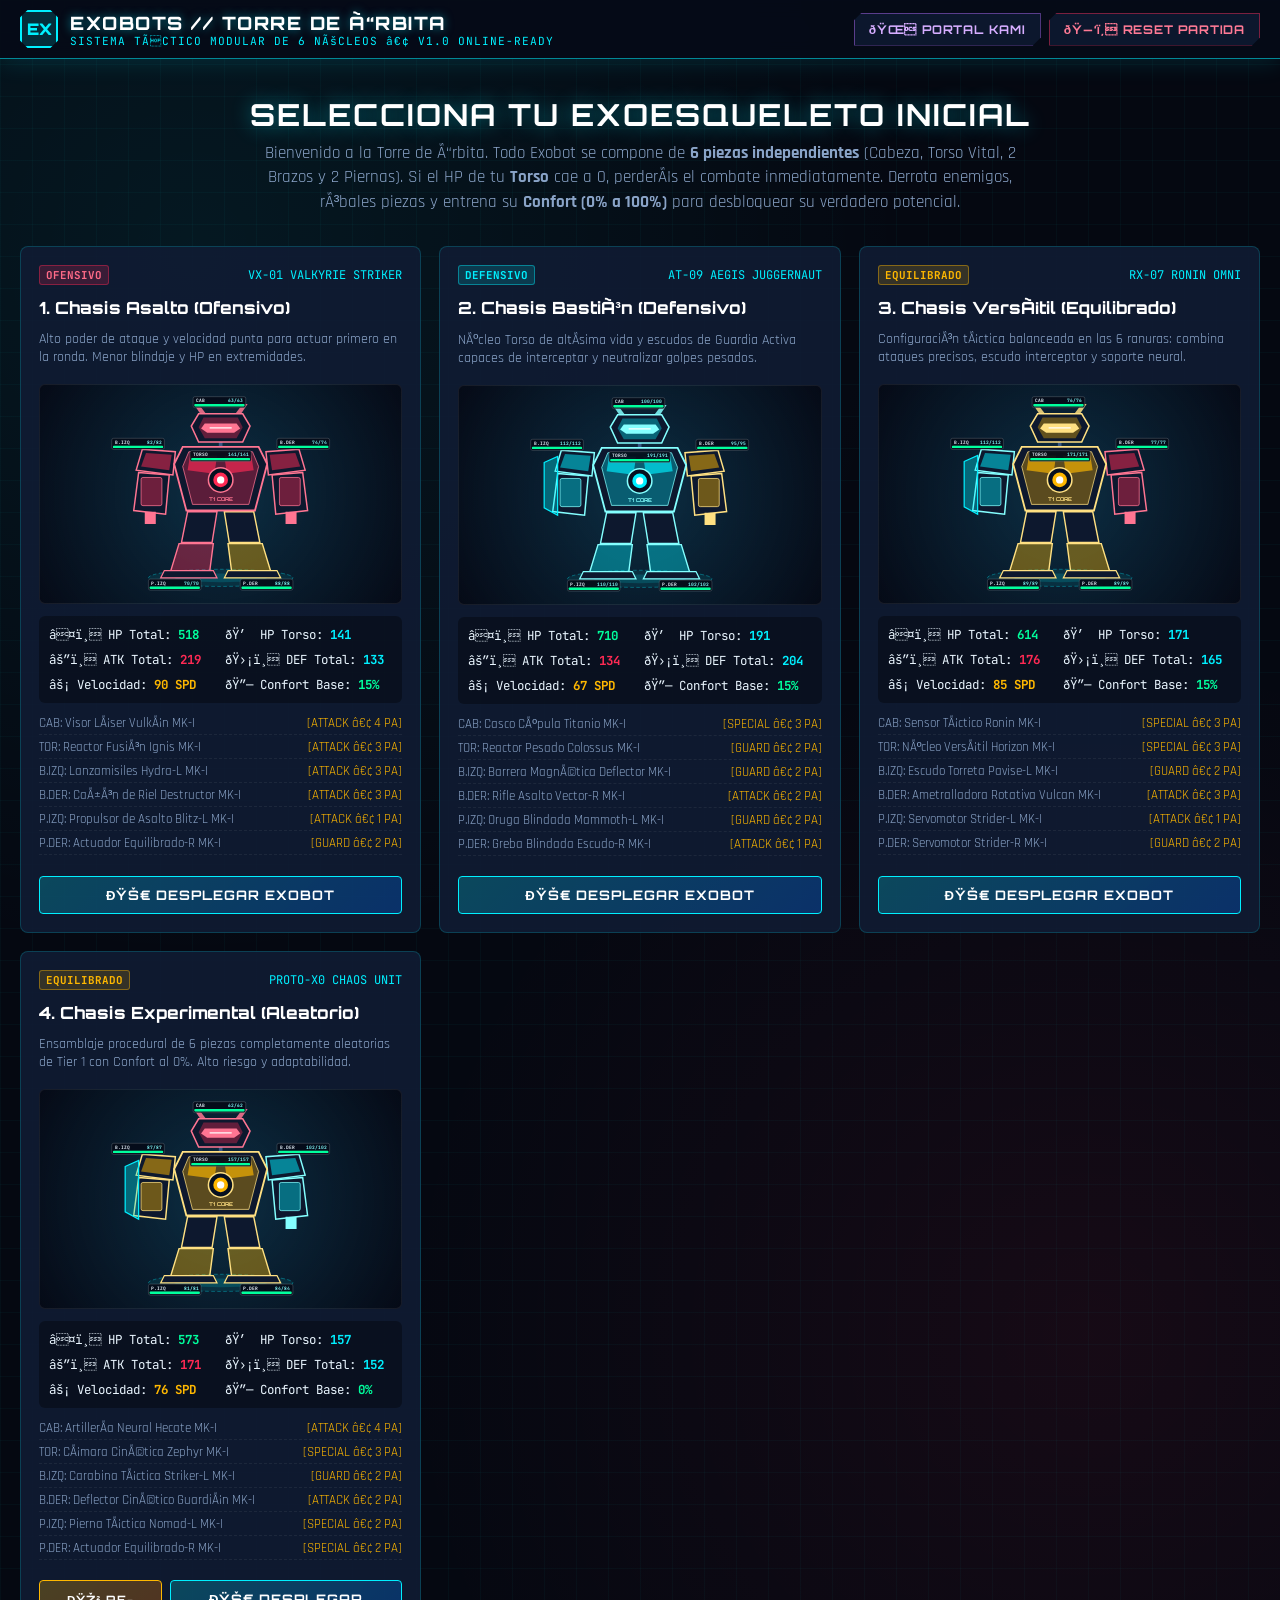
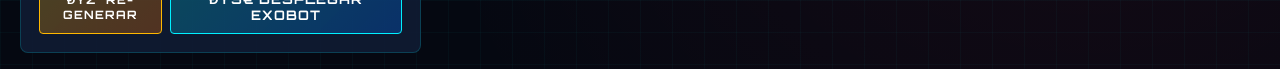
==== exobots/index.html @ 99967bf6 "Deploy Exobots RPG to exobots/index.html" ====
﻿<!DOCTYPE html>
<html lang="es">
<head>
  <meta charset="UTF-8">
  <meta name="viewport" content="width=device-width, initial-scale=1.0">
  <title>EXOBOTS // Torre de Ã“rbita â€” Tactical Mecha RPG</title>
  <link rel="preconnect" href="https://fonts.googleapis.com">
  <link rel="preconnect" href="https://fonts.gstatic.com" crossorigin>
  <link href="https://fonts.googleapis.com/css2?family=JetBrains+Mono:wght@400;600;700&family=Orbitron:wght@600;700;800;900&family=Rajdhani:wght@500;600;700&display=swap" rel="stylesheet">
  <style>
    :root {
      --bg-void: #050811;
      --bg-deep: #091020;
      --bg-panel: rgba(11, 19, 36, 0.92);
      --bg-card: rgba(16, 28, 52, 0.88);
      --bg-card-hover: rgba(24, 42, 76, 0.95);
      --border-dim: rgba(0, 240, 255, 0.18);
      --border-bright: rgba(0, 240, 255, 0.55);
      --cyan: #00f0ff;
      --cyan-dim: rgba(0, 240, 255, 0.15);
      --amber: #ffb800;
      --amber-dim: rgba(255, 184, 0, 0.16);
      --red: #ff2a54;
      --red-dim: rgba(255, 42, 84, 0.18);
      --green: #00ff9d;
      --green-dim: rgba(0, 255, 157, 0.15);
      --purple: #b86bff;
      --purple-dim: rgba(184, 107, 255, 0.18);
      --text-main: #eaf6ff;
      --text-muted: #8aa4c8;
      --font-display: 'Orbitron', 'Segoe UI', sans-serif;
      --font-ui: 'Rajdhani', 'Segoe UI', sans-serif;
      --font-mono: 'JetBrains Mono', monospace;
    }

    * {
      box-sizing: border-box;
      margin: 0;
      padding: 0;
    }

    body {
      background-color: var(--bg-void);
      background-image:
        radial-gradient(circle at 15% 15%, rgba(0, 240, 255, 0.07) 0%, transparent 40%),
        radial-gradient(circle at 85% 80%, rgba(255, 42, 84, 0.07) 0%, transparent 40%),
        linear-gradient(rgba(0, 240, 255, 0.03) 1px, transparent 1px),
        linear-gradient(90deg, rgba(0, 240, 255, 0.03) 1px, transparent 1px);
      background-size: 100% 100%, 100% 100%, 32px 32px, 32px 32px;
      color: var(--text-main);
      font-family: var(--font-ui);
      min-height: 100vh;
      display: flex;
      flex-direction: column;
      overflow-x: hidden;
    }

    /* TOP TACTICAL HEADER */
    .hud-header {
      display: flex;
      flex-wrap: wrap;
      justify-content: space-between;
      align-items: center;
      gap: 12px;
      padding: 10px 20px;
      background: rgba(6, 11, 24, 0.95);
      border-bottom: 1px solid var(--border-bright);
      box-shadow: 0 4px 24px rgba(0, 240, 255, 0.12);
      position: sticky;
      top: 0;
      z-index: 100;
      backdrop-filter: blur(10px);
    }

    .brand-block {
      display: flex;
      align-items: center;
      gap: 12px;
    }

    .brand-emblem {
      width: 38px;
      height: 38px;
      border: 2px solid var(--cyan);
      background: var(--cyan-dim);
      display: flex;
      align-items: center;
      justify-content: center;
      font-family: var(--font-display);
      font-weight: 900;
      color: var(--cyan);
      clip-path: polygon(20% 0%, 80% 0%, 100% 20%, 100% 80%, 80% 100%, 20% 100%, 0% 80%, 0% 20%);
      box-shadow: 0 0 12px rgba(0, 240, 255, 0.4);
    }

    .brand-title {
      font-family: var(--font-display);
      font-size: 1.15rem;
      font-weight: 800;
      letter-spacing: 1.5px;
      color: #fff;
      text-shadow: 0 0 10px rgba(0, 240, 255, 0.5);
    }

    .brand-sub {
      font-family: var(--font-mono);
      font-size: 0.7rem;
      color: var(--cyan);
      letter-spacing: 1px;
      display: block;
    }

    .hud-telemetry {
      display: flex;
      align-items: center;
      gap: 12px;
      flex-wrap: wrap;
    }

    .telemetry-pill {
      background: rgba(12, 24, 46, 0.9);
      border: 1px solid var(--border-dim);
      padding: 6px 12px;
      border-radius: 4px;
      display: flex;
      align-items: center;
      gap: 8px;
      font-family: var(--font-mono);
      font-size: 0.82rem;
    }

    .telemetry-pill .label {
      color: var(--text-muted);
      font-size: 0.72rem;
      text-transform: uppercase;
    }

    .telemetry-pill .val-credits {
      color: var(--amber);
      font-weight: 700;
      font-size: 0.95rem;
    }

    .telemetry-pill .val-floor {
      color: var(--cyan);
      font-weight: 700;
    }

    .floor-select {
      background: #081326;
      color: var(--cyan);
      border: 1px solid var(--cyan);
      padding: 3px 8px;
      border-radius: 3px;
      font-family: var(--font-mono);
      font-size: 0.8rem;
      font-weight: 700;
      cursor: pointer;
    }

    .hud-nav {
      display: flex;
      align-items: center;
      gap: 8px;
      flex-wrap: wrap;
    }

    .nav-tab {
      background: rgba(14, 27, 50, 0.85);
      border: 1px solid var(--border-dim);
      color: var(--text-main);
      padding: 8px 14px;
      font-family: var(--font-display);
      font-size: 0.75rem;
      font-weight: 700;
      letter-spacing: 0.8px;
      cursor: pointer;
      transition: all 0.18s ease;
      clip-path: polygon(8px 0, 100% 0, 100% calc(100% - 8px), calc(100% - 8px) 100%, 0 100%, 0 8px);
      text-decoration: none;
      display: inline-flex;
      align-items: center;
      gap: 6px;
    }

    .nav-tab:hover {
      border-color: var(--cyan);
      color: var(--cyan);
      box-shadow: 0 0 12px rgba(0, 240, 255, 0.25);
    }

    .nav-tab.active {
      background: linear-gradient(135deg, rgba(0, 240, 255, 0.24), rgba(0, 140, 255, 0.18));
      border-color: var(--cyan);
      color: #fff;
      box-shadow: 0 0 16px rgba(0, 240, 255, 0.35);
    }

    .nav-tab.danger {
      border-color: rgba(255, 42, 84, 0.45);
      color: #ff7a95;
    }

    .nav-tab.danger:hover {
      background: var(--red-dim);
      border-color: var(--red);
      color: #fff;
    }

    .nav-tab.portal-link {
      border-color: rgba(184, 107, 255, 0.45);
      color: #d6adff;
    }

    /* MAIN VIEWPORT */
    .viewport {
      flex: 1;
      max-width: 1560px;
      width: 100%;
      margin: 0 auto;
      padding: 16px 20px;
      display: flex;
      flex-direction: column;
    }

    .screen {
      display: none;
      flex-direction: column;
      gap: 16px;
      animation: bootScreen 0.25s ease-out;
    }

    .screen.active {
      display: flex;
    }

    @keyframes bootScreen {
      from { opacity: 0; transform: translateY(6px); }
      to { opacity: 1; transform: translateY(0); }
    }

    /* PANELS & CARDS */
    .cyber-panel {
      background: var(--bg-panel);
      border: 1px solid var(--border-dim);
      border-radius: 6px;
      padding: 16px;
      position: relative;
      box-shadow: 0 8px 30px rgba(0, 0, 0, 0.55);
    }

    .cyber-panel::before {
      content: '';
      position: absolute;
      top: 0;
      left: 0;
      width: 36px;
      height: 2px;
      background: var(--cyan);
      box-shadow: 0 0 8px var(--cyan);
    }

    .panel-header {
      display: flex;
      justify-content: space-between;
      align-items: center;
      border-bottom: 1px solid rgba(0, 240, 255, 0.14);
      padding-bottom: 10px;
      margin-bottom: 12px;
    }

    .panel-title {
      font-family: var(--font-display);
      font-size: 0.92rem;
      letter-spacing: 1px;
      color: var(--cyan);
      text-transform: uppercase;
      display: flex;
      align-items: center;
      gap: 8px;
    }

    /* STARTER SELECTION SCREEN */
    .starter-hero {
      text-align: center;
      padding: 20px 16px 8px;
    }

    .starter-hero h1 {
      font-family: var(--font-display);
      font-size: 1.9rem;
      color: #fff;
      letter-spacing: 2px;
      text-shadow: 0 0 20px rgba(0, 240, 255, 0.45);
      margin-bottom: 8px;
    }

    .starter-hero p {
      color: var(--text-muted);
      max-width: 780px;
      margin: 0 auto;
      font-size: 1.05rem;
      line-height: 1.45;
    }

    .starter-grid {
      display: grid;
      grid-template-columns: repeat(auto-fit, minmax(310px, 1fr));
      gap: 18px;
      margin-top: 8px;
    }

    .starter-card {
      background: var(--bg-card);
      border: 1px solid var(--border-dim);
      border-radius: 8px;
      padding: 18px;
      display: flex;
      flex-direction: column;
      gap: 12px;
      transition: all 0.2s ease;
      position: relative;
      overflow: hidden;
    }

    .starter-card:hover {
      transform: translateY(-4px);
      border-color: var(--cyan);
      box-shadow: 0 12px 30px rgba(0, 240, 255, 0.18);
    }

    .starter-svg-stage {
      height: 220px;
      background: radial-gradient(circle at center, rgba(0, 240, 255, 0.1), rgba(5, 9, 20, 0.9));
      border: 1px solid rgba(255, 255, 255, 0.07);
      border-radius: 6px;
      display: flex;
      align-items: center;
      justify-content: center;
      padding: 8px;
    }

    .starter-stats-bars {
      display: grid;
      grid-template-columns: 1fr 1fr;
      gap: 8px;
      font-family: var(--font-mono);
      font-size: 0.78rem;
      background: rgba(0, 0, 0, 0.35);
      padding: 10px;
      border-radius: 6px;
    }

    .starter-parts-preview {
      display: flex;
      flex-direction: column;
      gap: 4px;
      font-size: 0.82rem;
      color: var(--text-muted);
    }

    .starter-parts-preview div {
      display: flex;
      justify-content: space-between;
      border-bottom: 1px dashed rgba(255, 255, 255, 0.06);
      padding-bottom: 2px;
    }

    /* TOWER STAGE PROGRESS BAR */
    .tower-banner {
      display: flex;
      flex-wrap: wrap;
      justify-content: space-between;
      align-items: center;
      gap: 14px;
      background: linear-gradient(90deg, rgba(10, 22, 46, 0.95), rgba(18, 28, 56, 0.95));
      border: 1px solid var(--border-bright);
      padding: 12px 18px;
      border-radius: 6px;
    }

    .stage-track {
      display: flex;
      align-items: center;
      gap: 8px;
      flex-wrap: wrap;
    }

    .stage-node {
      padding: 6px 12px;
      border: 1px solid rgba(255, 255, 255, 0.15);
      background: rgba(5, 10, 22, 0.8);
      font-family: var(--font-mono);
      font-size: 0.76rem;
      border-radius: 4px;
      color: var(--text-muted);
      display: flex;
      align-items: center;
      gap: 6px;
    }

    .stage-node.cleared {
      border-color: var(--green);
      color: var(--green);
      background: var(--green-dim);
    }

    .stage-node.current {
      border-color: var(--cyan);
      color: #fff;
      background: rgba(0, 240, 255, 0.22);
      box-shadow: 0 0 12px rgba(0, 240, 255, 0.35);
      font-weight: 700;
    }

    .stage-node.boss {
      border-color: rgba(255, 42, 84, 0.5);
    }

    .stage-node.boss.current {
      background: var(--red-dim);
      border-color: var(--red);
      color: #fff;
      box-shadow: 0 0 14px rgba(255, 42, 84, 0.45);
    }

    /* COMBAT ARENA GRID */
    .combat-arena {
      display: grid;
      grid-template-columns: 1.15fr 0.95fr 1.15fr;
      gap: 16px;
      align-items: start;
    }

    @media (max-width: 1200px) {
      .combat-arena {
        grid-template-columns: 1fr;
      }
    }

    .combatant-header {
      display: flex;
      justify-content: space-between;
      align-items: flex-start;
      margin-bottom: 10px;
      gap: 8px;
    }

    .combatant-name {
      font-family: var(--font-display);
      font-size: 1.05rem;
      font-weight: 800;
      letter-spacing: 1px;
    }

    .speed-badge {
      font-family: var(--font-mono);
      font-size: 0.78rem;
      padding: 4px 8px;
      border-radius: 4px;
      background: rgba(0, 240, 255, 0.12);
      border: 1px solid var(--border-dim);
      color: var(--cyan);
    }

    /* VITAL TORSO & AP BARS */
    .vital-box {
      background: rgba(5, 10, 22, 0.85);
      border: 1px solid rgba(255, 255, 255, 0.1);
      padding: 10px 12px;
      border-radius: 6px;
      margin-bottom: 10px;
      display: flex;
      flex-direction: column;
      gap: 8px;
    }

    .bar-row {
      display: flex;
      flex-direction: column;
      gap: 4px;
    }

    .bar-labels {
      display: flex;
      justify-content: space-between;
      font-family: var(--font-mono);
      font-size: 0.76rem;
    }

    .progress-track {
      width: 100%;
      height: 10px;
      background: rgba(255, 255, 255, 0.08);
      border-radius: 3px;
      overflow: hidden;
      position: relative;
    }

    .progress-fill {
      height: 100%;
      transition: width 0.28s ease;
    }

    .progress-fill.torso-hp {
      background: linear-gradient(90deg, #00e676, #00f0ff);
      box-shadow: 0 0 8px rgba(0, 240, 255, 0.5);
    }

    .progress-fill.torso-hp.low {
      background: linear-gradient(90deg, #ff1744, #ff9100);
    }

    .ap-pips {
      display: grid;
      grid-template-columns: repeat(10, 1fr);
      gap: 4px;
    }

    .ap-pip {
      height: 10px;
      border-radius: 2px;
      background: rgba(255, 255, 255, 0.08);
      border: 1px solid rgba(255, 184, 0, 0.25);
      transition: all 0.2s ease;
    }

    .ap-pip.filled {
      background: var(--amber);
      border-color: #ffe082;
      box-shadow: 0 0 8px rgba(255, 184, 0, 0.65);
    }

    .ap-pip.preview-cost {
      background: var(--red);
      border-color: #ff8a80;
      animation: pulsePip 0.7s infinite alternate;
    }

    @keyframes pulsePip {
      from { opacity: 0.45; }
      to { opacity: 1; }
    }

    /* MECHA SVG STAGE */
    .mecha-stage {
      position: relative;
      height: 335px;
      background:
        radial-gradient(circle at 50% 45%, rgba(0, 240, 255, 0.11), transparent 68%),
        linear-gradient(180deg, rgba(6, 12, 26, 0.85) 0%, rgba(10, 20, 40, 0.95) 100%);
      border: 1px solid rgba(0, 240, 255, 0.2);
      border-radius: 6px;
      display: flex;
      align-items: center;
      justify-content: center;
      margin-bottom: 12px;
      overflow: hidden;
    }

    .mecha-stage.targeting-mode {
      border-color: var(--red);
      box-shadow: inset 0 0 24px rgba(255, 42, 84, 0.25), 0 0 16px rgba(255, 42, 84, 0.35);
    }

    .mecha-svg {
      width: 100%;
      height: 100%;
      max-width: 390px;
      max-height: 330px;
      user-select: none;
    }

    .mecha-part-group {
      cursor: pointer;
      transition: filter 0.18s ease, transform 0.18s ease;
    }

    .mecha-part-group:hover {
      filter: brightness(1.28) drop-shadow(0 0 8px rgba(0, 240, 255, 0.75));
    }

    .mecha-part-group.selected-part {
      filter: brightness(1.35) drop-shadow(0 0 12px #ffb800);
    }

    .mecha-part-group.targetable-part:hover {
      filter: brightness(1.35) drop-shadow(0 0 12px #ff2a54);
    }

    .mecha-part-group.destroyed-part {
      cursor: not-allowed;
      opacity: 0.55;
      filter: grayscale(0.95) contrast(1.2);
    }

    .floating-dmg {
      position: absolute;
      font-family: var(--font-display);
      font-weight: 900;
      font-size: 1.35rem;
      pointer-events: none;
      z-index: 30;
      text-shadow: 0 2px 10px rgba(0, 0, 0, 0.95);
      animation: floatUp 1.05s ease-out forwards;
    }

    @keyframes floatUp {
      0% { opacity: 1; transform: translateY(0) scale(0.85); }
      30% { opacity: 1; transform: translateY(-14px) scale(1.1); }
      100% { opacity: 0; transform: translateY(-44px) scale(0.95); }
    }

    /* 6-PART ACTION DECK */
    .parts-deck {
      display: grid;
      grid-template-columns: repeat(2, 1fr);
      gap: 8px;
    }

    .part-card {
      background: rgba(11, 22, 42, 0.92);
      border: 1px solid rgba(255, 255, 255, 0.12);
      border-radius: 5px;
      padding: 8px 10px;
      cursor: pointer;
      transition: all 0.16s ease;
      display: flex;
      flex-direction: column;
      gap: 5px;
      position: relative;
    }

    .part-card:hover:not(.disabled) {
      border-color: var(--cyan);
      background: var(--bg-card-hover);
      transform: translateY(-1px);
    }

    .part-card.selected {
      border-color: var(--amber);
      box-shadow: 0 0 14px rgba(255, 184, 0, 0.4);
      background: rgba(45, 34, 12, 0.7);
    }

    .part-card.target-highlight {
      border-color: var(--red);
      box-shadow: 0 0 12px rgba(255, 42, 84, 0.35);
    }

    .part-card.target-highlight:hover {
      background: rgba(65, 14, 28, 0.85);
      transform: scale(1.02);
    }

    .part-card.destroyed {
      opacity: 0.45;
      border-color: rgba(255, 42, 84, 0.3);
      background: rgba(20, 10, 15, 0.75);
      cursor: not-allowed;
    }

    .part-card.no-ap {
      opacity: 0.68;
    }

    .part-card-top {
      display: flex;
      justify-content: space-between;
      align-items: center;
      gap: 4px;
    }

    .slot-tag {
      font-family: var(--font-mono);
      font-size: 0.66rem;
      padding: 1px 5px;
      border-radius: 3px;
      background: rgba(255, 255, 255, 0.08);
      color: var(--text-muted);
      text-transform: uppercase;
    }

    .ap-badge {
      font-family: var(--font-mono);
      font-size: 0.72rem;
      font-weight: 700;
      padding: 1px 6px;
      border-radius: 3px;
      background: var(--amber-dim);
      color: var(--amber);
      border: 1px solid rgba(255, 184, 0, 0.4);
    }

    .part-name-row {
      font-weight: 700;
      font-size: 0.86rem;
      color: #fff;
      white-space: nowrap;
      overflow: hidden;
      text-overflow: ellipsis;
    }

    .part-stats-mini {
      display: flex;
      justify-content: space-between;
      font-family: var(--font-mono);
      font-size: 0.7rem;
      color: var(--text-muted);
    }

    .mini-hp-bar {
      width: 100%;
      height: 5px;
      background: rgba(255, 255, 255, 0.1);
      border-radius: 2px;
      overflow: hidden;
    }

    .mini-hp-fill {
      height: 100%;
      background: var(--green);
      transition: width 0.25s ease;
    }

    /* BUTTONS */
    .cyber-btn {
      background: linear-gradient(135deg, rgba(0, 240, 255, 0.22), rgba(0, 110, 255, 0.28));
      border: 1px solid var(--cyan);
      color: #fff;
      font-family: var(--font-display);
      font-size: 0.82rem;
      font-weight: 700;
      letter-spacing: 1px;
      padding: 10px 16px;
      border-radius: 4px;
      cursor: pointer;
      transition: all 0.18s ease;
      text-transform: uppercase;
      display: inline-flex;
      align-items: center;
      justify-content: center;
      gap: 8px;
    }

    .cyber-btn:hover:not(:disabled) {
      background: linear-gradient(135deg, rgba(0, 240, 255, 0.42), rgba(0, 140, 255, 0.45));
      box-shadow: 0 0 18px rgba(0, 240, 255, 0.45);
      transform: translateY(-1px);
    }

    .cyber-btn:disabled {
      opacity: 0.4;
      cursor: not-allowed;
    }

    .cyber-btn.amber {
      background: linear-gradient(135deg, rgba(255, 184, 0, 0.25), rgba(255, 115, 0, 0.28));
      border-color: var(--amber);
      color: #fff;
    }

    .cyber-btn.amber:hover:not(:disabled) {
      background: linear-gradient(135deg, rgba(255, 184, 0, 0.45), rgba(255, 115, 0, 0.45));
      box-shadow: 0 0 18px rgba(255, 184, 0, 0.45);
    }

    .cyber-btn.red {
      background: linear-gradient(135deg, rgba(255, 42, 84, 0.25), rgba(180, 10, 45, 0.3));
      border-color: var(--red);
    }

    .cyber-btn.green {
      background: linear-gradient(135deg, rgba(0, 255, 157, 0.22), rgba(0, 160, 110, 0.3));
      border-color: var(--green);
    }

    /* CENTER TELEMETRY & COMBAT LOG */
    .tactical-banner {
      padding: 12px;
      border-radius: 6px;
      border: 1px solid var(--border-bright);
      background: rgba(0, 240, 255, 0.08);
      margin-bottom: 12px;
      font-family: var(--font-mono);
      font-size: 0.82rem;
      line-height: 1.4;
    }

    .tactical-banner.targeting {
      background: rgba(255, 42, 84, 0.16);
      border-color: var(--red);
      color: #ffd0d9;
      animation: alertPulse 1.1s infinite alternate;
    }

    @keyframes alertPulse {
      from { box-shadow: 0 0 6px rgba(255, 42, 84, 0.25); }
      to { box-shadow: 0 0 18px rgba(255, 42, 84, 0.55); }
    }

    .inspector-box {
      background: rgba(6, 13, 28, 0.9);
      border: 1px solid rgba(255, 255, 255, 0.1);
      border-radius: 6px;
      padding: 12px;
      margin-bottom: 12px;
      font-size: 0.85rem;
    }

    .combat-log {
      height: 360px;
      overflow-y: auto;
      background: rgba(4, 8, 17, 0.95);
      border: 1px solid rgba(0, 240, 255, 0.18);
      border-radius: 5px;
      padding: 10px 12px;
      font-family: var(--font-mono);
      font-size: 0.76rem;
      display: flex;
      flex-direction: column;
      gap: 6px;
    }

    .log-entry {
      padding: 5px 8px;
      border-left: 3px solid var(--cyan);
      background: rgba(255, 255, 255, 0.02);
      line-height: 1.4;
      border-radius: 0 4px 4px 0;
    }

    .log-entry.attack { border-left-color: var(--red); }
    .log-entry.guard { border-left-color: var(--cyan); background: rgba(0, 240, 255, 0.05); }
    .log-entry.intercept { border-left-color: var(--amber); background: rgba(255, 184, 0, 0.07); }
    .log-entry.special { border-left-color: var(--purple); background: rgba(184, 107, 255, 0.07); }
    .log-entry.destroy { border-left-color: #ff1744; background: rgba(255, 23, 68, 0.14); color: #ff9eb0; font-weight: 600; }
    .log-entry.system { border-left-color: var(--green); color: #b9f6ca; }

    /* GARAGE & SHOP LAYOUTS */
    .garage-grid {
      display: grid;
      grid-template-columns: 380px 1fr 1.15fr;
      gap: 16px;
      align-items: start;
    }

    @media (max-width: 1200px) {
      .garage-grid {
        grid-template-columns: 1fr;
      }
    }

    .slot-list {
      display: flex;
      flex-direction: column;
      gap: 10px;
    }

    .equipped-slot-card {
      background: rgba(12, 23, 44, 0.92);
      border: 1px solid rgba(0, 240, 255, 0.2);
      border-radius: 6px;
      padding: 12px;
      cursor: pointer;
      transition: all 0.16s ease;
    }

    .equipped-slot-card:hover,
    .equipped-slot-card.active-filter {
      border-color: var(--cyan);
      box-shadow: 0 0 14px rgba(0, 240, 255, 0.25);
    }

    .comfort-bar-wrap {
      margin-top: 6px;
    }

    .comfort-bar-track {
      height: 7px;
      background: rgba(255, 255, 255, 0.1);
      border-radius: 4px;
      overflow: hidden;
      position: relative;
    }

    .comfort-bar-fill {
      height: 100%;
      background: linear-gradient(90deg, var(--amber), var(--green), var(--cyan));
      transition: width 0.3s ease;
    }

    .filter-pills {
      display: flex;
      flex-wrap: wrap;
      gap: 6px;
      margin-bottom: 12px;
    }

    .filter-pill {
      background: rgba(10, 20, 40, 0.9);
      border: 1px solid rgba(255, 255, 255, 0.15);
      color: var(--text-muted);
      padding: 5px 10px;
      border-radius: 4px;
      font-family: var(--font-mono);
      font-size: 0.73rem;
      cursor: pointer;
    }

    .filter-pill.active {
      border-color: var(--cyan);
      color: var(--cyan);
      background: var(--cyan-dim);
      font-weight: 700;
    }

    .inventory-grid {
      display: grid;
      grid-template-columns: repeat(auto-fill, minmax(260px, 1fr));
      gap: 10px;
      max-height: 620px;
      overflow-y: auto;
      padding-right: 4px;
    }

    .shop-grid {
      display: grid;
      grid-template-columns: repeat(auto-fill, minmax(310px, 1fr));
      gap: 16px;
    }

    .badge-arch {
      font-family: var(--font-mono);
      font-size: 0.68rem;
      padding: 2px 6px;
      border-radius: 3px;
      font-weight: 700;
      text-transform: uppercase;
    }

    .badge-arch.OFFENSIVE { background: var(--red-dim); color: #ff6b88; border: 1px solid rgba(255, 42, 84, 0.4); }
    .badge-arch.DEFENSIVE { background: var(--cyan-dim); color: var(--cyan); border: 1px solid rgba(0, 240, 255, 0.4); }
    .badge-arch.BALANCED { background: var(--amber-dim); color: var(--amber); border: 1px solid rgba(255, 184, 0, 0.4); }

    .badge-action {
      font-family: var(--font-mono);
      font-size: 0.68rem;
      padding: 2px 6px;
      border-radius: 3px;
      font-weight: 700;
    }

    .badge-action.ATTACK { background: rgba(255, 42, 84, 0.2); color: #ff8da1; }
    .badge-action.GUARD { background: rgba(0, 240, 255, 0.2); color: #70f8ff; }
    .badge-action.SPECIAL { background: rgba(184, 107, 255, 0.22); color: #d8b2ff; }

    /* MODALS */
    .modal-backdrop {
      position: fixed;
      inset: 0;
      background: rgba(3, 6, 14, 0.88);
      backdrop-filter: blur(8px);
      z-index: 200;
      display: none;
      align-items: center;
      justify-content: center;
      padding: 20px;
      overflow-y: auto;
    }

    .modal-backdrop.active {
      display: flex;
    }

    .modal-card {
      background: #0a1428;
      border: 2px solid var(--cyan);
      border-radius: 8px;
      max-width: 1080px;
      width: 100%;
      max-height: 92vh;
      overflow-y: auto;
      padding: 24px;
      box-shadow: 0 0 50px rgba(0, 240, 255, 0.25);
    }

    .loot-parts-grid {
      display: grid;
      grid-template-columns: repeat(auto-fit, minmax(290px, 1fr));
      gap: 12px;
      margin-top: 14px;
    }

    .comfort-report-grid {
      display: grid;
      grid-template-columns: repeat(auto-fit, minmax(210px, 1fr));
      gap: 8px;
      margin: 12px 0;
      background: rgba(0, 0, 0, 0.35);
      padding: 12px;
      border-radius: 6px;
    }
  </style>
</head>
<body>

  <!-- TOP TACTICAL HEADER -->
  <header class="hud-header">
    <div class="brand-block">
      <div class="brand-emblem">EX</div>
      <div>
        <div class="brand-title">EXOBOTS // TORRE DE Ã“RBITA</div>
        <span class="brand-sub">SISTEMA TÃCTICO MODULAR DE 6 NÃšCLEOS â€¢ V1.0 ONLINE-READY</span>
      </div>
    </div>

    <div class="hud-telemetry" id="hud-telemetry-bar" style="display: none;">
      <div class="telemetry-pill">
        <span class="label">CrÃ©ditos</span>
        <span class="val-credits" id="hud-credits">â‚¡ 0</span>
      </div>
      <div class="telemetry-pill">
        <span class="label">Piso Activo</span>
        <select id="hud-floor-select" class="floor-select" title="Selector de Piso Desbloqueado"></select>
      </div>
      <div class="telemetry-pill">
        <span class="label">Piso MÃ¡x</span>
        <span class="val-floor" id="hud-max-floor">PISO 1</span>
      </div>
      <div class="telemetry-pill">
        <span class="label">Confort Medio</span>
        <span class="val-floor" id="hud-avg-comfort" style="color: var(--green);">0%</span>
      </div>
    </div>

    <nav class="hud-nav">
      <button class="nav-tab active" id="nav-btn-combat" onclick="window.App.switchScreen('combat')" style="display: none;">âš”ï¸ TORRE</button>
      <button class="nav-tab" id="nav-btn-garage" onclick="window.App.switchScreen('garage')" style="display: none;">ðŸ”§ GARAJE (<span id="nav-inv-count">0</span>)</button>
      <button class="nav-tab" id="nav-btn-shop" onclick="window.App.switchScreen('shop')" style="display: none;">ðŸ›’ TIENDA</button>
      <a href="../index.html" class="nav-tab portal-link" title="Ir al Portal de Juegos Kami">ðŸŒ PORTAL KAMI</a>
      <button class="nav-tab danger" id="nav-btn-reset" onclick="window.App.promptResetSave()" title="Borrar Partida guardada en localStorage">ðŸ—‘ï¸ RESET PARTIDA</button>
    </nav>
  </header>

  <!-- MAIN VIEWPORT -->
  <main class="viewport">

    <!-- 1. STARTER SELECTION SCREEN -->
    <section id="screen-starter" class="screen">
      <div class="starter-hero">
        <h1>SELECCIONA TU EXOESQUELETO INICIAL</h1>
        <p>Bienvenido a la Torre de Ã“rbita. Todo Exobot se compone de <strong>6 piezas independientes</strong> (Cabeza, Torso Vital, 2 Brazos y 2 Piernas). Si el HP de tu <strong>Torso</strong> cae a 0, perderÃ¡s el combate inmediatamente. Derrota enemigos, rÃ³bales piezas y entrena su <strong>Confort (0% a 100%)</strong> para desbloquear su verdadero potencial.</p>
      </div>
      <div id="starter-cards-container" class="starter-grid"></div>
    </section>

    <!-- 2. COMBAT & INFINITE TOWER SCREEN -->
    <section id="screen-combat" class="screen">
      <div class="tower-banner">
        <div>
          <div style="font-family: var(--font-display); font-size: 1.05rem; color: #fff; letter-spacing: 1px;">
            <span id="tower-floor-title">TORRE DE Ã“RBITA â€” PISO 1</span>
            <span id="tower-tier-badge" style="margin-left: 8px; font-size: 0.78rem; color: var(--cyan); font-family: var(--font-mono);">[TIER 1]</span>
          </div>
          <div style="font-size: 0.85rem; color: var(--text-muted);" id="tower-subtitle">
            Supera los 5 combates consecutivos del piso para desbloquear el siguiente nivel. Puedes cambiar de piso en cualquier momento.
          </div>
        </div>
        <div class="stage-track" id="tower-stage-track"></div>
      </div>

      <div class="combat-arena">
        <!-- PLAYER COLUMN -->
        <div class="cyber-panel" id="player-combat-panel">
          <div class="combatant-header">
            <div>
              <div class="combatant-name" style="color: var(--cyan);" id="player-combat-name">EXOBOT ALIADO</div>
              <div style="font-size: 0.8rem; color: var(--text-muted);" id="player-combat-sub">SincronizaciÃ³n Neural Activa</div>
            </div>
            <div class="speed-badge" id="player-combat-spd">âš¡ SPD: 0</div>
          </div>

          <div class="vital-box">
            <div class="bar-row">
              <div class="bar-labels">
                <span style="color: var(--cyan); font-weight: 700;">ðŸ’  NÃšCLEO TORSO (VITAL)</span>
                <span id="player-torso-hp-text">0 / 0 HP</span>
              </div>
              <div class="progress-track">
                <div class="progress-fill torso-hp" id="player-torso-hp-bar" style="width: 100%;"></div>
              </div>
            </div>

            <div class="bar-row">
              <div class="bar-labels">
                <span style="color: var(--amber); font-weight: 700;">âš¡ PUNTOS DE ACCIÃ“N (PA) [+4/turno â€¢ MÃ¡x 10]</span>
                <span id="player-ap-text" style="color: var(--amber); font-weight: 700;">4 / 10 PA</span>
              </div>
              <div class="ap-pips" id="player-ap-pips"></div>
            </div>
          </div>

          <div class="mecha-stage" id="player-svg-stage"></div>

          <div style="display: flex; justify-content: space-between; align-items: center; margin-bottom: 8px;">
            <span style="font-family: var(--font-display); font-size: 0.78rem; color: var(--cyan);">MÃ“DULOS DE ACCIÃ“N (CLIC PARA USAR)</span>
            <button class="cyber-btn amber" id="btn-end-turn" onclick="window.App.endPlayerTurn()" style="padding: 6px 12px; font-size: 0.75rem;">
              â­ï¸ TERMINAR TURNO (GUARDAR PA)
            </button>
          </div>

          <div class="parts-deck" id="player-parts-deck"></div>
        </div>

        <!-- CENTER COLUMN: TACTICAL TELEMETRY & COMBAT LOG -->
        <div class="cyber-panel">
          <div class="panel-header">
            <div class="panel-title">ðŸ“¡ TELEMETRÃA Y CONSOLA TÃCTICA</div>
            <span id="combat-round-badge" style="font-family: var(--font-mono); font-size: 0.78rem; color: var(--amber);">RONDA 1</span>
          </div>

          <div id="combat-order-banner" style="background: rgba(0,0,0,0.4); border: 1px solid rgba(255,255,255,0.08); padding: 8px 10px; border-radius: 5px; margin-bottom: 10px; font-family: var(--font-mono); font-size: 0.75rem; display: flex; justify-content: space-between; align-items: center;">
            <span id="turn-order-text">Orden de Turno: Calculando...</span>
            <span id="active-turn-pill" style="color: var(--cyan); font-weight: 700;">TU TURNO</span>
          </div>

          <div class="tactical-banner" id="combat-action-banner">
            Selecciona una de tus 6 piezas para activar Guardia, Habilidad TÃ¡ctica o armar un Ataque.
          </div>

          <div class="inspector-box" id="combat-part-inspector">
            <div style="color: var(--text-muted); font-size: 0.8rem;">
              Pasa el cursor o selecciona cualquier pieza aliada o enemiga para inspeccionar su Defensa Pasiva (25% DEF), Confort y habilidades de sincronizaciÃ³n (50% / 100%).
            </div>
          </div>

          <div style="display: flex; justify-content: space-between; align-items: center; margin-bottom: 6px;">
            <span style="font-family: var(--font-display); font-size: 0.76rem; color: var(--text-muted);">REGISTRO DE COMBATE (SERIALIZABLE EVENT LOG)</span>
            <button onclick="window.App.exportCombatEventsJSON()" style="background: transparent; border: 1px solid var(--border-dim); color: var(--cyan); font-family: var(--font-mono); font-size: 0.68rem; padding: 2px 7px; border-radius: 3px; cursor: pointer;" title="Ver JSON de acciones/eventos para arquitectura Online">
              { } JSON SNAPSHOT
            </button>
          </div>
          <div class="combat-log" id="combat-log"></div>
        </div>

        <!-- ENEMY COLUMN -->
        <div class="cyber-panel" id="enemy-combat-panel">
          <div class="combatant-header">
            <div>
              <div class="combatant-name" style="color: var(--red);" id="enemy-combat-name">HOSTIL DETECTADO</div>
              <div style="font-size: 0.8rem; color: var(--text-muted);" id="enemy-combat-sub">Amenaza de Sector</div>
            </div>
            <div class="speed-badge" id="enemy-combat-spd" style="color: #ff8da1; border-color: rgba(255,42,84,0.35); background: rgba(255,42,84,0.12);">âš¡ SPD: 0</div>
          </div>

          <div class="vital-box">
            <div class="bar-row">
              <div class="bar-labels">
                <span style="color: var(--red); font-weight: 700;">ðŸŽ¯ NÃšCLEO TORSO ENEMIGO (OBJETIVO VITAL)</span>
                <span id="enemy-torso-hp-text">0 / 0 HP</span>
              </div>
              <div class="progress-track">
                <div class="progress-fill torso-hp" id="enemy-torso-hp-bar" style="width: 100%; background: linear-gradient(90deg, #ff2a54, #ff9100);"></div>
              </div>
            </div>

            <div class="bar-row">
              <div class="bar-labels">
                <span style="color: var(--amber); font-weight: 700;">âš¡ PA ENEMIGO</span>
                <span id="enemy-ap-text" style="color: var(--amber); font-weight: 700;">4 / 10 PA</span>
              </div>
              <div class="ap-pips" id="enemy-ap-pips"></div>
            </div>
          </div>

          <div class="mecha-stage" id="enemy-svg-stage"></div>

          <div style="display: flex; justify-content: space-between; align-items: center; margin-bottom: 8px;">
            <span style="font-family: var(--font-display); font-size: 0.78rem; color: var(--red);">PIEZAS DEL ENEMIGO (CLIC PARA ATACAR)</span>
            <span style="font-family: var(--font-mono); font-size: 0.7rem; color: var(--text-muted);" id="enemy-guard-summary">Sin Guardia Activa</span>
          </div>

          <div class="parts-deck" id="enemy-parts-deck"></div>
        </div>
      </div>
    </section>

    <!-- 3. GARAGE / WORKSHOP SCREEN -->
    <section id="screen-garage" class="screen">
      <div class="garage-grid">
        <!-- LEFT: VISUALIZER & TOTAL STATS -->
        <div class="cyber-panel">
          <div class="panel-header">
            <div class="panel-title">ðŸ¤– CHASIS ENSAMBLADO</div>
            <button class="cyber-btn" style="padding: 5px 10px; font-size: 0.72rem;" onclick="window.App.switchScreen('combat')">âš”ï¸ IR A COMBATIR</button>
          </div>
          <div class="mecha-stage" id="garage-svg-stage" style="height: 310px;"></div>
          <div id="garage-total-stats" style="display: flex; flex-direction: column; gap: 8px; font-family: var(--font-mono); font-size: 0.8rem;"></div>
        </div>

        <!-- CENTER: 6 EQUIPPED SLOTS -->
        <div class="cyber-panel">
          <div class="panel-header">
            <div class="panel-title">ðŸ”© 6 RANURAS DE EXOESQUELETO (EQUIPADO)</div>
            <span style="font-family: var(--font-mono); font-size: 0.72rem; color: var(--text-muted);">Clic para filtrar ranura</span>
          </div>
          <div class="slot-list" id="garage-equipped-list"></div>
        </div>

        <!-- RIGHT: INVENTORY & PART MANAGEMENT -->
        <div class="cyber-panel">
          <div class="panel-header">
            <div class="panel-title">ðŸ“¦ ALMACÃ‰N DE PIEZAS (<span id="garage-inv-total">0</span>)</div>
            <button class="cyber-btn amber" style="padding: 5px 10px; font-size: 0.7rem;" onclick="window.App.sellLowTierParts()">
              ðŸ’° VENDER PIEZAS INFERIORES
            </button>
          </div>
          <div class="filter-pills" id="garage-filter-pills"></div>
          <div class="inventory-grid" id="garage-inventory-grid"></div>
        </div>
      </div>
    </section>

    <!-- 4. ORBITAL SHOP SCREEN -->
    <section id="screen-shop" class="screen">
      <div class="cyber-panel">
        <div class="panel-header">
          <div>
            <div class="panel-title">ðŸ›’ MERCADO NEGRO ORBITAL â€” SUMINISTROS DE SECTOR</div>
            <div style="font-size: 0.85rem; color: var(--text-muted); margin-top: 4px;" id="shop-subtitle">
              Piezas nuevas de fÃ¡brica calibradas al Tier del Piso actual. Todas las piezas compradas inician con <strong>Confort 0%</strong>.
            </div>
          </div>
          <div style="display: flex; align-items: center; gap: 12px;">
            <button class="cyber-btn amber" id="btn-refresh-shop" onclick="window.App.refreshShopStock(true)">
              ðŸ”„ ROTAR STOCK (â‚¡ 40)
            </button>
            <button class="cyber-btn" onclick="window.App.switchScreen('combat')">âš”ï¸ VOLVER A LA TORRE</button>
          </div>
        </div>
        <div class="shop-grid" id="shop-items-grid"></div>
      </div>
    </section>

  </main>

  <!-- POST-COMBAT VICTORY & STEAL PART MODAL -->
  <div class="modal-backdrop" id="modal-loot">
    <div class="modal-card">
      <div class="panel-header">
        <div class="panel-title" style="font-size: 1.15rem; color: var(--green);">
          ðŸ† Â¡VICTORIA TÃCTICA! â€” NÃšCLEO ENEMIGO DESACTIVADO
        </div>
        <span id="loot-credits-badge" style="font-family: var(--font-mono); font-size: 1rem; color: var(--amber); font-weight: 700;">+â‚¡ 0</span>
      </div>

      <p style="color: var(--text-main); font-size: 0.95rem; margin-bottom: 8px;" id="loot-stage-message"></p>

      <div style="font-family: var(--font-display); font-size: 0.8rem; color: var(--cyan); margin-top: 8px;">
        ðŸ“ˆ SINCRONIZACIÃ“N DE CONFORT (+0.5% STATS POR CADA 1% CONFORT â€¢ HITOS EN 50% Y 100%)
      </div>
      <div class="comfort-report-grid" id="loot-comfort-report"></div>

      <div style="margin-top: 14px; border-top: 1px solid rgba(0, 240, 255, 0.2); padding-top: 12px;">
        <div style="font-family: var(--font-display); font-size: 0.95rem; color: var(--amber);">
          ðŸ§² PROTOCOLO DE DESGUACE: ELIGE 1 DE LAS 6 PIEZAS DEL ENEMIGO PARA ROBÃRSELA
        </div>
        <div style="font-size: 0.84rem; color: var(--text-muted); margin-top: 2px;">
          La pieza robada pasarÃ¡ a tu poder con su HP restaurado al 100%, pero su <strong>Confort se reiniciarÃ¡ al 0%</strong> hasta que combatas con ella.
        </div>
        <div class="loot-parts-grid" id="loot-enemy-parts-grid"></div>
      </div>
    </div>
  </div>

  <!-- POST-COMBAT DEFEAT MODAL -->
  <div class="modal-backdrop" id="modal-defeat">
    <div class="modal-card" style="max-width: 560px; border-color: var(--red);">
      <div class="panel-header">
        <div class="panel-title" style="font-size: 1.15rem; color: var(--red);">
          âš ï¸ ALERTA CRÃTICA â€” TORSO DESTRUIDO (FUERA DE COMBATE)
        </div>
      </div>
      <p style="font-size: 0.98rem; line-height: 1.5; color: var(--text-main); margin-bottom: 14px;" id="defeat-message"></p>
      <div style="background: var(--red-dim); border: 1px solid var(--red); padding: 12px; border-radius: 6px; font-family: var(--font-mono); font-size: 0.85rem; margin-bottom: 18px;" id="defeat-penalty-box"></div>
      <div style="display: flex; justify-content: flex-end; gap: 10px;">
        <button class="cyber-btn" onclick="window.App.closeDefeatModal('garage')">ðŸ”§ IR AL GARAJE</button>
        <button class="cyber-btn red" onclick="window.App.closeDefeatModal('combat')">ðŸ”„ REINTENTAR PISO</button>
      </div>
    </div>
  </div>

  <!-- JSON SNAPSHOT MODAL (ARCHITECTURE INSPECTOR) -->
  <div class="modal-backdrop" id="modal-json">
    <div class="modal-card" style="max-width: 760px;">
      <div class="panel-header">
        <div class="panel-title">ðŸ“¡ EVENTOS Y ESTADO SERIALIZABLE (PREPARADO PARA FIREBASE ONLINE)</div>
        <button class="cyber-btn red" style="padding: 4px 10px; font-size: 0.72rem;" onclick="document.getElementById('modal-json').classList.remove('active')">CERRAR</button>
      </div>
      <pre id="modal-json-content" style="background: #040812; border: 1px solid var(--border-dim); padding: 12px; border-radius: 5px; font-family: var(--font-mono); font-size: 0.74rem; color: var(--green); max-height: 460px; overflow: auto;"></pre>
    </div>
  </div>
  <script>
    /**
     * ============================================================================
     * ARQUITECTURA MODULAR ES6+ â€” EXOBOTS // TORRE DE Ã“RBITA
     * SeparaciÃ³n estricta entre Motor de Juego/Combate (Serializable en JSON para
     * futuro Firebase Realtime Database y Sistema de Combos) y Renderizador UI/SVG.
     * ============================================================================
     */

    const SLOTS_ORDER = ['head', 'torso', 'leftArm', 'rightArm', 'leftLeg', 'rightLeg'];

    const SLOT_META = {
      head:     { key: 'head',     label: 'Cabeza',     short: 'CAB', icon: 'ðŸ§ ' },
      torso:    { key: 'torso',    label: 'Torso (Vital)', short: 'TOR', icon: 'ðŸ’ ' },
      leftArm:  { key: 'leftArm',  label: 'Brazo Izq.', short: 'B.IZQ', icon: 'ðŸ¦¾' },
      rightArm: { key: 'rightArm', label: 'Brazo Der.', short: 'B.DER', icon: 'ðŸ”«' },
      leftLeg:  { key: 'leftLeg',  label: 'Pierna Izq.',short: 'P.IZQ', icon: 'ðŸ¦¿' },
      rightLeg: { key: 'rightLeg', label: 'Pierna Der.',short: 'P.DER', icon: 'ðŸ¦¿' }
    };

    const ARCHETYPE_META = {
      OFFENSIVE: { key: 'OFFENSIVE', label: 'Ofensivo',    color: '#ff2a54', stroke: '#ff7592', glow: 'rgba(255,42,84,0.45)' },
      DEFENSIVE: { key: 'DEFENSIVE', label: 'Defensivo',   color: '#00f0ff', stroke: '#84ffff', glow: 'rgba(0,240,255,0.45)' },
      BALANCED:  { key: 'BALANCED',  label: 'Equilibrado', color: '#ffb800', stroke: '#ffe082', glow: 'rgba(255,184,0,0.45)' }
    };

    /**
     * 1. BUS DE EVENTOS DESACOPLADO (Pub/Sub)
     */
    class EventBus {
      constructor() {
        this.listeners = {};
      }
      on(event, listener) {
        if (!this.listeners[event]) this.listeners[event] = [];
        this.listeners[event].push(listener);
      }
      emit(event, payload) {
        if (!this.listeners[event]) return;
        for (const fn of this.listeners[event]) {
          fn(payload);
        }
      }
    }

    /**
     * 2. MECÃNICAS DE PIEZA Y CONFORT (0% a 100%)
     * - Por cada 1% de comfort, las estadÃ­sticas efectivas (maxHp, atk, def, spd)
     *   aumentan un +0.5% sobre su base (hasta +50% al 100% de confort).
     * - passiveDef equivale al 25% de def efectiva.
     * - Al 50% de confort se desbloquea un bono pasivo menor.
     * - Al 100% de confort se desbloquea la habilidad especial/secundaria maestra.
     */
    class PartMechanics {
      static getComfortMultiplier(comfort = 0) {
        const clamped = Math.max(0, Math.min(100, Number(comfort) || 0));
        return 1 + (clamped * 0.005);
      }

      static computeEffectiveStats(part, chassisBuffs = { atkMult: 1, defMult: 1, spdBonus: 0 }) {
        const mult = PartMechanics.getComfortMultiplier(part.comfort);
        const has50Passive = !part.isDestroyed && part.comfort >= 50;

        let maxHp = Math.max(10, Math.round(part.maxHp * mult));
        let atk = Math.max(1, Math.round(part.atk * mult * (chassisBuffs.atkMult || 1)));
        let def = Math.max(1, Math.round(part.def * mult * (chassisBuffs.defMult || 1)));
        let spd = Math.max(1, Math.round(part.spd * mult));

        // Bono Pasivo Menor al alcanzar 50% de Confort (si la pieza no estÃ¡ destruida)
        if (has50Passive) {
          if (part.archetype === 'OFFENSIVE') {
            atk = Math.round(atk * 1.10) + 2;
          } else if (part.archetype === 'DEFENSIVE') {
            def = Math.round(def * 1.12) + 3;
          } else {
            spd += 3;
            atk += 1;
            def += 2;
          }
        }

        const passiveDef = Math.max(1, Math.round(def * 0.25));

        return {
          maxHp,
          atk,
          def,
          passiveDef,
          spd,
          comfortMultiplier: mult,
          unlocked50: part.comfort >= 50,
          unlocked100: part.comfort >= 100
        };
      }

      static getPassive50Description(part) {
        if (part.archetype === 'OFFENSIVE') {
          return 'Sobrecarga Neural (50%): +10% ATK y +2 daÃ±o de penetraciÃ³n mientras la pieza estÃ© activa.';
        }
        if (part.archetype === 'DEFENSIVE') {
          return 'Blindaje Reactivo (50%): +12% DEF (+3 base) y refuerzo de guardia pasiva.';
        }
        return 'Giroscopio Sincronizado (50%): +3 SPD al chasis y +2 DEF / +1 ATK.';
      }

      static getMastery100Description(part) {
        if (part.actionType === 'ATTACK') {
          return 'MaestrÃ­a 100% [Impacto Resonante]: Sus ataques infligen +20% de daÃ±o adicional y perforan 3 pts de armadura.';
        }
        if (part.actionType === 'GUARD') {
          return 'MaestrÃ­a 100% [Ã‰gida de Retorno]: Al interceptar en Guardia Activa, refleja el 30% de su DEF como daÃ±o al atacante y repara 6% HP de la pieza.';
        }
        return 'MaestrÃ­a 100% [NÃºcleo Sobrecargado]: Al usar esta acciÃ³n tÃ¡ctica, regenera +1 PA inmediato y repara el Torso un 8%.';
      }

      static cloneForInstance(part, overrides = {}) {
        const copy = JSON.parse(JSON.stringify(part));
        copy.id = overrides.id || ('part_' + Date.now().toString(36) + '_' + Math.random().toString(36).slice(2, 8));
        if (typeof overrides.comfort === 'number') {
          copy.comfort = overrides.comfort;
        }
        const eff = PartMechanics.computeEffectiveStats(copy);
        copy.currentHp = eff.maxHp;
        copy.isDestroyed = false;
        copy.guardCharges = 0;
        copy.passiveDef = Math.max(1, Math.round(copy.def * 0.25));
        return copy;
      }

      static restorePartForCombat(part) {
        part.isDestroyed = false;
        part.guardCharges = 0;
        const eff = PartMechanics.computeEffectiveStats(part);
        part.currentHp = eff.maxHp;
        part.passiveDef = Math.max(1, Math.round(part.def * 0.25));
        return part;
      }

      static getSellValue(part) {
        const tierFactor = Math.max(1, part.tier || 1);
        const comfortBonus = Math.round((part.comfort || 0) * 0.45);
        return Math.round(28 * tierFactor + comfortBonus);
      }

      static getBuyPrice(part) {
        const tierFactor = Math.max(1, part.tier || 1);
        return Math.round(75 + (tierFactor - 1) * 55 + (part.apCost || 2) * 8);
      }
    }

    /**
     * 3. GENERADOR PROCEDURAL DE PIEZAS, CHASIS INICIALES Y ENEMIGOS DE TORRE
     */
    class PartGenerator {
      static CatalogNames = {
        head: {
          OFFENSIVE: ['Visor LÃ¡ser VulkÃ¡n', 'CaÃ±Ã³n Orbital Nova', 'ArtillerÃ­a Neural Hecate', 'Optic-Blaster Crimson'],
          DEFENSIVE: ['Domo Aegis Sentinel', 'CÃºpula Barrera BastiÃ³n', 'Matriz de ReparaciÃ³n Atlas', 'Casco CÃºpula Titanio'],
          BALANCED:  ['Sensor TÃ¡ctico Ronin', 'Radar Omni-Sync Vega', 'Unidad CÃ³rtex Valquiria', 'Procesador Kestrel']
        },
        torso: {
          OFFENSIVE: ['Reactor FusiÃ³n Ignis', 'NÃºcleo Berserker Ares', 'CÃ¡mara Plasma Overdrive', 'Chasis Asalto Draco'],
          DEFENSIVE: ['NÃºcleo Blindado Goliat', 'Coraza Fortaleza Hyperion', 'BÃºnker TorÃ¡cico Aegis', 'Reactor Pesado Colossus'],
          BALANCED:  ['NÃºcleo VersÃ¡til Horizon', 'Reactor Equilibrado Orion', 'Torso Modular Vanguard', 'CÃ¡mara CinÃ©tica Zephyr']
        },
        leftArm: {
          OFFENSIVE: ['CaÃ±Ã³n Gauss Izquierdo', 'Cuchilla TÃ©rmica Segadora', 'Rifle de Impulso Havoc', 'Lanzamisiles Hydra-L'],
          DEFENSIVE: ['Escudo Torreta Pavise-L', 'Barrera MagnÃ©tica Deflector', 'Guantelete Muro de Acero', 'Broquel Ionizado BastiÃ³n'],
          BALANCED:  ['Carabina TÃ¡ctica Striker-L', 'Escudo-Lanza Valquiria', 'Brazo HidrÃ¡ulico Kinetix', 'MÃ³dulo Dual Breacher-L']
        },
        rightArm: {
          OFFENSIVE: ['Espada de Plasma Muramasa', 'CaÃ±Ã³n de Riel Destructor', 'Ametralladora Rotativa Vulcan', 'Martillo SÃ­smico Ragnarok'],
          DEFENSIVE: ['Ã‰gida Pesada Phalanx-R', 'Escudo de Fase Cobalto', 'Deflector CinÃ©tico GuardiÃ¡n', 'Placa BalÃ­stica Kraken'],
          BALANCED:  ['Sable LÃ¡ser Ronin-R', 'Rifle Asalto Vector-R', 'PuÃ±o de Impacto Meteor', 'Disruptor de Corto Alcance']
        },
        leftLeg: {
          OFFENSIVE: ['Espuela CinÃ©tica Talon-L', 'Propulsor de Asalto Blitz-L', 'Pierna Percutora Viper-L', 'Acelerador LÃ­nea Roja-L'],
          DEFENSIVE: ['Oruga Blindada Mammoth-L', 'Pilar Estabilizador BastiÃ³n-L', 'Ancla HidrÃ¡ulica Fortaleza-L', 'Greba Deflectora Aegis-L'],
          BALANCED:  ['Servomotor Strider-L', 'Estabilizador GiroscÃ³pico-L', 'Pierna TÃ¡ctica Nomad-L', 'Impulsor Vectorial-L']
        },
        rightLeg: {
          OFFENSIVE: ['GuadaÃ±a de TalÃ³n Raptor-R', 'Turbina de Impacto Striker-R', 'Pierna PiroclÃ¡stica-R', 'Propulsor RelÃ¡mpago-R'],
          DEFENSIVE: ['Zanco Pesado Behemoth-R', 'Greba Blindada Escudo-R', 'Soporte AntiaÃ©reo Atlas-R', 'MÃ³dulo Fortaleza-R'],
          BALANCED:  ['Servomotor Strider-R', 'Bota de Salto Mirage-R', 'Pierna Ãgil Pathfinder-R', 'Actuador Equilibrado-R']
        }
      };

      static RomanTier(tier) {
        const numerals = ['I', 'II', 'III', 'IV', 'V', 'VI', 'VII', 'VIII', 'IX', 'X'];
        return numerals[tier - 1] || `T${tier}`;
      }

      static randomItem(arr) {
        return arr[Math.floor(Math.random() * arr.length)];
      }

      static generatePart({ slot, tier = 1, archetype = null, comfort = 0, isBoss = false, forcedActionType = null }) {
        const chosenSlot = slot || PartGenerator.randomItem(SLOTS_ORDER);
        const chosenArch = archetype || PartGenerator.randomItem(['OFFENSIVE', 'DEFENSIVE', 'BALANCED']);
        const scale = 1 + (tier - 1) * 0.26 + (isBoss ? 0.16 : 0);
        const variance = () => 0.94 + Math.random() * 0.12;

        // Determinar actionType y apCost segÃºn ranura y arquetipo
        let actionType = forcedActionType;
        if (!actionType) {
          if (chosenSlot === 'head') {
            actionType = chosenArch === 'OFFENSIVE' ? 'ATTACK' : 'SPECIAL';
          } else if (chosenSlot === 'torso') {
            actionType = chosenArch === 'DEFENSIVE' ? 'GUARD' : (chosenArch === 'BALANCED' ? 'SPECIAL' : 'ATTACK');
          } else if (chosenSlot === 'leftArm' || chosenSlot === 'rightArm') {
            if (chosenArch === 'DEFENSIVE') {
              actionType = Math.random() < 0.78 ? 'GUARD' : 'ATTACK';
            } else if (chosenArch === 'BALANCED') {
              actionType = chosenSlot === 'leftArm' ? 'GUARD' : 'ATTACK';
            } else {
              actionType = 'ATTACK';
            }
          } else {
            // Piernas: aportan alta velocidad + patadas (ATTACK), cobertura (GUARD) o impulso tÃ¡ctico (SPECIAL)
            if (chosenArch === 'DEFENSIVE') actionType = 'GUARD';
            else if (chosenArch === 'OFFENSIVE') actionType = 'ATTACK';
            else actionType = Math.random() < 0.5 ? 'ATTACK' : 'SPECIAL';
          }
        }

        // EstadÃ­sticas base por ranura
        let baseHp = 75;
        let baseAtk = 22;
        let baseDef = 20;
        let baseSpd = 10;
        let apCost = 2;
        let specialEffect = null;

        switch (chosenSlot) {
          case 'torso':
            baseHp = 145;
            baseAtk = 20;
            baseDef = 30;
            baseSpd = 8;
            apCost = actionType === 'GUARD' ? 2 : 3;
            if (actionType === 'SPECIAL') specialEffect = 'REPAIR_CORE';
            break;
          case 'head':
            baseHp = 70;
            baseAtk = 34;
            baseDef = 20;
            baseSpd = 11;
            apCost = actionType === 'ATTACK' ? 4 : 3;
            if (actionType === 'SPECIAL') {
              specialEffect = chosenArch === 'DEFENSIVE' ? 'NANOREPAIR' : 'OVERCLOCK_BUFF';
            }
            break;
          case 'leftArm':
          case 'rightArm':
            baseHp = 82;
            baseAtk = 28;
            baseDef = 26;
            baseSpd = 10;
            apCost = actionType === 'GUARD' ? 2 : (chosenArch === 'OFFENSIVE' ? 3 : 2);
            break;
          case 'leftLeg':
          case 'rightLeg':
            baseHp = 78;
            baseAtk = 21;
            baseDef = 22;
            baseSpd = 18;
            apCost = actionType === 'ATTACK' ? 2 : 2;
            if (actionType === 'SPECIAL') specialEffect = 'THRUSTER_BOOST';
            break;
        }

        // Modificadores por Arquetipo
        if (chosenArch === 'OFFENSIVE') {
          baseHp *= 0.88;
          baseAtk *= 1.28;
          baseDef *= 0.82;
          baseSpd *= 1.16;
        } else if (chosenArch === 'DEFENSIVE') {
          baseHp *= 1.26;
          baseAtk *= 0.82;
          baseDef *= 1.35;
          baseSpd *= 0.84;
        } else {
          baseHp *= 1.04;
          baseAtk *= 1.04;
          baseDef *= 1.05;
          baseSpd *= 1.04;
        }

        // Ajuste de coste de PA (rango 1 a 6 PA) y escalado de poder por PA
        if (chosenSlot === 'head' && chosenArch === 'OFFENSIVE' && actionType === 'ATTACK') {
          apCost = isBoss ? 5 : 4;
          baseAtk *= 1.32;
        } else if (chosenSlot === 'rightArm' && chosenArch === 'OFFENSIVE') {
          apCost = 3;
          baseAtk *= 1.15;
        } else if ((chosenSlot === 'leftLeg' || chosenSlot === 'rightLeg') && actionType === 'ATTACK') {
          apCost = 1 + (tier > 3 ? 1 : 0);
          if (apCost === 1) baseAtk *= 0.72;
        }

        apCost = Math.max(1, Math.min(6, apCost));

        const maxHp = Math.max(25, Math.round(baseHp * scale * variance()));
        const atk = Math.max(6, Math.round(baseAtk * scale * variance()));
        const def = Math.max(6, Math.round(baseDef * scale * variance()));
        const spd = Math.max(3, Math.round(baseSpd * (1 + (tier - 1) * 0.14) * variance()));
        const passiveDef = Math.max(1, Math.round(def * 0.25));

        const pool = PartGenerator.CatalogNames[chosenSlot][chosenArch];
        const rawName = PartGenerator.randomItem(pool);
        const suffix = isBoss ? `Î©-T${tier}` : `MK-${PartGenerator.RomanTier(tier)}`;
        const name = `${rawName} ${suffix}`;

        const part = {
          id: 'part_' + Date.now().toString(36) + '_' + Math.random().toString(36).slice(2, 8),
          name,
          slot: chosenSlot,
          tier,
          archetype: chosenArch,
          maxHp,
          currentHp: maxHp,
          atk,
          def,
          passiveDef,
          spd,
          apCost,
          actionType,
          specialEffect,
          comfort: Math.max(0, Math.min(100, comfort)),
          isDestroyed: false,
          guardCharges: 0
        };

        const eff = PartMechanics.computeEffectiveStats(part);
        part.currentHp = eff.maxHp;
        return part;
      }

      /**
       * Genera los 4 Chasis Iniciales de SelecciÃ³n de Partida
       */
      static createStarterPresets() {
        // 1. Chasis Asalto (Ofensivo)
        const assaultParts = {
          head:     PartGenerator.generatePart({ slot: 'head',     tier: 1, archetype: 'OFFENSIVE', comfort: 15, forcedActionType: 'ATTACK' }),
          torso:    PartGenerator.generatePart({ slot: 'torso',    tier: 1, archetype: 'OFFENSIVE', comfort: 15, forcedActionType: 'ATTACK' }),
          leftArm:  PartGenerator.generatePart({ slot: 'leftArm',  tier: 1, archetype: 'OFFENSIVE', comfort: 15, forcedActionType: 'ATTACK' }),
          rightArm: PartGenerator.generatePart({ slot: 'rightArm', tier: 1, archetype: 'OFFENSIVE', comfort: 15, forcedActionType: 'ATTACK' }),
          leftLeg:  PartGenerator.generatePart({ slot: 'leftLeg',  tier: 1, archetype: 'OFFENSIVE', comfort: 15, forcedActionType: 'ATTACK' }),
          rightLeg: PartGenerator.generatePart({ slot: 'rightLeg', tier: 1, archetype: 'BALANCED',  comfort: 15, forcedActionType: 'GUARD' })
        };

        // 2. Chasis BastiÃ³n (Defensivo)
        const bastionParts = {
          head:     PartGenerator.generatePart({ slot: 'head',     tier: 1, archetype: 'DEFENSIVE', comfort: 15, forcedActionType: 'SPECIAL' }),
          torso:    PartGenerator.generatePart({ slot: 'torso',    tier: 1, archetype: 'DEFENSIVE', comfort: 15, forcedActionType: 'GUARD' }),
          leftArm:  PartGenerator.generatePart({ slot: 'leftArm',  tier: 1, archetype: 'DEFENSIVE', comfort: 15, forcedActionType: 'GUARD' }),
          rightArm: PartGenerator.generatePart({ slot: 'rightArm', tier: 1, archetype: 'BALANCED',  comfort: 15, forcedActionType: 'ATTACK' }),
          leftLeg:  PartGenerator.generatePart({ slot: 'leftLeg',  tier: 1, archetype: 'DEFENSIVE', comfort: 15, forcedActionType: 'GUARD' }),
          rightLeg: PartGenerator.generatePart({ slot: 'rightLeg', tier: 1, archetype: 'DEFENSIVE', comfort: 15, forcedActionType: 'ATTACK' })
        };

        // 3. Chasis VersÃ¡til (Equilibrado)
        const versatileParts = {
          head:     PartGenerator.generatePart({ slot: 'head',     tier: 1, archetype: 'BALANCED',  comfort: 15, forcedActionType: 'SPECIAL' }),
          torso:    PartGenerator.generatePart({ slot: 'torso',    tier: 1, archetype: 'BALANCED',  comfort: 15, forcedActionType: 'SPECIAL' }),
          leftArm:  PartGenerator.generatePart({ slot: 'leftArm',  tier: 1, archetype: 'DEFENSIVE', comfort: 15, forcedActionType: 'GUARD' }),
          rightArm: PartGenerator.generatePart({ slot: 'rightArm', tier: 1, archetype: 'OFFENSIVE', comfort: 15, forcedActionType: 'ATTACK' }),
          leftLeg:  PartGenerator.generatePart({ slot: 'leftLeg',  tier: 1, archetype: 'BALANCED',  comfort: 15, forcedActionType: 'ATTACK' }),
          rightLeg: PartGenerator.generatePart({ slot: 'rightLeg', tier: 1, archetype: 'BALANCED',  comfort: 15, forcedActionType: 'GUARD' })
        };

        // 4. Chasis Experimental (Aleatorio - Confort 0%)
        const experimentalParts = {};
        for (const slot of SLOTS_ORDER) {
          experimentalParts[slot] = PartGenerator.generatePart({
            slot,
            tier: 1,
            archetype: null,
            comfort: 0
          });
        }
        // Garantizar que al menos 1 brazo pueda atacar para evitar bloqueos iniciales
        experimentalParts.rightArm.actionType = 'ATTACK';

        return [
          {
            id: 'ASSAULT',
            title: '1. Chasis Asalto (Ofensivo)',
            codeName: 'VX-01 VALKYRIE STRIKER',
            badge: 'OFFENSIVE',
            desc: 'Alto poder de ataque y velocidad punta para actuar primero en la ronda. Menor blindaje y HP en extremidades.',
            parts: assaultParts
          },
          {
            id: 'BASTION',
            title: '2. Chasis BastiÃ³n (Defensivo)',
            codeName: 'AT-09 AEGIS JUGGERNAUT',
            badge: 'DEFENSIVE',
            desc: 'NÃºcleo Torso de altÃ­sima vida y escudos de Guardia Activa capaces de interceptar y neutralizar golpes pesados.',
            parts: bastionParts
          },
          {
            id: 'VERSATILE',
            title: '3. Chasis VersÃ¡til (Equilibrado)',
            codeName: 'RX-07 RONIN OMNI',
            badge: 'BALANCED',
            desc: 'ConfiguraciÃ³n tÃ¡ctica balanceada en las 6 ranuras: combina ataques precisos, escudo interceptor y soporte neural.',
            parts: versatileParts
          },
          {
            id: 'EXPERIMENTAL',
            title: '4. Chasis Experimental (Aleatorio)',
            codeName: 'PROTO-X0 CHAOS UNIT',
            badge: 'BALANCED',
            desc: 'Ensamblaje procedural de 6 piezas completamente aleatorias de Tier 1 con Confort al 0%. Alto riesgo y adaptabilidad.',
            parts: experimentalParts
          }
        ];
      }

      /**
       * Genera un enemigo para el Piso (floor) y Combate (stage 1..5)
       */
      static generateEnemy(floor = 1, stage = 1) {
        const isBoss = stage === 5;
        const archetypes = ['OFFENSIVE', 'DEFENSIVE', 'BALANCED'];
        const mainArch = isBoss
          ? archetypes[(floor + stage) % archetypes.length]
          : PartGenerator.randomItem(archetypes);

        const stageMultiplier = isBoss ? 1.16 : (0.86 + (stage - 1) * 0.06);
        const enemyComfort = isBoss
          ? Math.min(85, 20 + floor * 8)
          : Math.min(65, (floor - 1) * 6 + (stage - 1) * 4);

        const parts = {};
        for (const slot of SLOTS_ORDER) {
          const slotArch = Math.random() < 0.68 ? mainArch : PartGenerator.randomItem(archetypes);
          const p = PartGenerator.generatePart({
            slot,
            tier: floor,
            archetype: slotArch,
            comfort: enemyComfort,
            isBoss
          });
          p.maxHp = Math.max(20, Math.round(p.maxHp * stageMultiplier));
          p.atk = Math.max(5, Math.round(p.atk * stageMultiplier));
          p.def = Math.max(5, Math.round(p.def * stageMultiplier));
          p.passiveDef = Math.max(1, Math.round(p.def * 0.25));
          const eff = PartMechanics.computeEffectiveStats(p);
          p.currentHp = eff.maxHp;
          parts[slot] = p;
        }

        // Garantizar que el enemigo tenga al menos 2 piezas ofensivas y 1 guardia
        parts.rightArm.actionType = 'ATTACK';
        if (parts.leftArm.actionType !== 'GUARD' && parts.leftLeg.actionType !== 'GUARD') {
          parts.leftArm.actionType = 'GUARD';
        }

        const standardNames = [
          'Dron Centinela K-9',
          'Exoesqueleto Mercenario Vulture',
          'AutÃ³mata de Asedio Goliath',
          'Cazador CibernÃ©tico Mantis',
          'Unidad Interceptora Spectre',
          'Berserker de Chatarra Rust-X'
        ];

        const bossNames = [
          'GUARDIÃN DE LA ESCALERA // ARCONTE Î©',
          'SEÃ‘OR DEL SECTOR // KRAKEN TITANIUM',
          'COMANDANTE NEURAL // VALKYRIA NEMESIS',
          'COLOSO DEL NÃšCLEO // HYPERION PRIME',
          'EJECUTOR ORBITAL // SERAPHIM ZERO'
        ];

        const name = isBoss
          ? `${bossNames[(floor - 1) % bossNames.length]} [PISO ${floor}]`
          : `${standardNames[(floor + stage - 2) % standardNames.length]} (E-${stage}/5)`;

        return {
          id: `enemy_f${floor}_s${stage}_${Date.now().toString(36)}`,
          name,
          subtitle: isBoss
            ? `ðŸ’€ JEFE GUARDIÃN DE LA ESCALERA â€¢ TIER ${floor}`
            : `Hostil EstÃ¡ndar â€¢ Combate ${stage}/5 â€¢ Tier ${floor}`,
          isBoss,
          floor,
          stage,
          archetype: mainArch,
          ap: 4,
          maxAp: 10,
          buffs: { atkMult: 1, defMult: 1, turnsLeft: 0 },
          parts
        };
      }
    }

    /**
     * 4. SISTEMA DE COMBOS Y ADAPTADOR DE RED (PREPARADO PARA FIREBASE REALTIME DB)
     * - Procesa secuencias de acciones JSON ejecutadas en el mismo turno.
     */
    class ComboSystem {
      static evaluateTurnChain(actionsInTurn) {
        if (!actionsInTurn || actionsInTurn.length < 2) return null;
        const count = actionsInTurn.length;
        const lastTwo = actionsInTurn.slice(-2);

        if (lastTwo[0].actionType === 'GUARD' && lastTwo[1].actionType === 'ATTACK') {
          return {
            code: 'COUNTER_STRIKE_STANCE',
            name: 'Combo: Contraataque Blindado',
            bonusMultiplier: 1.08,
            desc: 'Guardia + Ataque en el mismo turno (+8% daÃ±o tÃ¡ctico).'
          };
        }
        if (lastTwo[0].actionType === 'ATTACK' && lastTwo[1].actionType === 'ATTACK') {
          return {
            code: 'BARRAGE_CHAIN',
            name: `Combo: Salva Sincronizada x${count}`,
            bonusMultiplier: 1 + Math.min(0.18, (count - 1) * 0.06),
            desc: `Cadena ofensiva continua (+${Math.round(Math.min(0.18, (count - 1) * 0.06) * 100)}% daÃ±o).`
          };
        }
        if (lastTwo[0].actionType === 'SPECIAL' && lastTwo[1].actionType === 'ATTACK') {
          return {
            code: 'TACTICAL_LOCK_ON',
            name: 'Combo: FijaciÃ³n de Blanco Neural',
            bonusMultiplier: 1.12,
            desc: 'Soporte Especial + Ataque (+12% daÃ±o).'
          };
        }
        return null;
      }
    }

    /**
     * Adaptador de transporte serializable en JSON.
     * Permite inyectar Firebase Realtime Database en futuras iteraciones
     * reemplazando sendAction() con ref(`matches/${matchId}/actions`).push(actionJSON).
     */
    class NetworkActionTransport {
      constructor(combatEngine) {
        this.combatEngine = combatEngine;
        this.mode = 'LOCAL_SINGLEPLAYER'; // Futuro: 'FIREBASE_ONLINE_PVP'
        this.serializedHistory = [];
      }

      dispatchSerializableAction(actionPayload) {
        const jsonString = JSON.stringify({
          ...actionPayload,
          seq: this.serializedHistory.length + 1,
          timestamp: Date.now()
        });
        const parsedAction = JSON.parse(jsonString);
        this.serializedHistory.push(parsedAction);
        return this.combatEngine.executeAction(parsedAction);
      }

      getMatchSnapshotJSON() {
        return JSON.stringify({
          transportMode: this.mode,
          combatState: this.combatEngine.getSerializableState(),
          actionHistory: this.serializedHistory.slice(-25)
        }, null, 2);
      }
    }

    /**
     * 5. MOTOR DE COMBATE POR TURNOS (CombatEngine)
     * Totalmente desacoplado del DOM. Opera sobre estructuras de datos puras
     * y emite eventos serializables a travÃ©s de EventBus.
     */
    class CombatEngine {
      constructor(eventBus) {
        this.eventBus = eventBus;
        this.state = null;
      }

      initCombat(playerPartsMap, enemyData) {
        const playerParts = {};
        for (const slot of SLOTS_ORDER) {
          const clone = JSON.parse(JSON.stringify(playerPartsMap[slot]));
          PartMechanics.restorePartForCombat(clone);
          playerParts[slot] = clone;
        }

        const enemyParts = {};
        for (const slot of SLOTS_ORDER) {
          const clone = JSON.parse(JSON.stringify(enemyData.parts[slot]));
          PartMechanics.restorePartForCombat(clone);
          enemyParts[slot] = clone;
        }

        this.state = {
          combatId: 'match_' + Date.now().toString(36),
          round: 1,
          turnIndexInRound: 0,
          turnOrder: ['player', 'enemy'],
          activeActor: 'player',
          isFinished: false,
          winner: null,
          actionsThisTurn: [],
          eventLog: [],
          combatants: {
            player: {
              id: 'player',
              name: 'TU EXOBOT',
              subtitle: 'Unidad Modular del Jugador',
              ap: 4, // Al empezar el combate, ambos robots inician con 4 PA
              maxAp: 10,
              turnsTaken: 0,
              buffs: { atkMult: 1, defMult: 1, turnsLeft: 0 },
              parts: playerParts
            },
            enemy: {
              id: 'enemy',
              name: enemyData.name,
              subtitle: enemyData.subtitle,
              isBoss: enemyData.isBoss,
              floor: enemyData.floor,
              stage: enemyData.stage,
              ap: 4, // Al empezar el combate, ambos robots inician con 4 PA
              maxAp: 10,
              turnsTaken: 0,
              buffs: { atkMult: 1, defMult: 1, turnsLeft: 0 },
              parts: enemyParts
            }
          }
        };

        this.calculateRoundTurnOrder();
        this.state.activeActor = this.state.turnOrder[0];
        this.startActorTurn(this.state.activeActor, true);

        this.emitEvent('COMBAT_INITIALIZED', {
          round: this.state.round,
          activeActor: this.state.activeActor,
          turnOrder: this.state.turnOrder
        });

        return this.getSerializableState();
      }

      /**
       * Suma la velocidad (spd) de las piezas NO destruidas de cada robot
       */
      getCombatantTotalSpeed(actorKey) {
        const actor = this.state.combatants[actorKey];
        let totalSpd = 0;
        for (const slot of SLOTS_ORDER) {
          const part = actor.parts[slot];
          if (part && !part.isDestroyed) {
            const eff = PartMechanics.computeEffectiveStats(part, actor.buffs);
            totalSpd += eff.spd;
          }
        }
        return totalSpd;
      }

      calculateRoundTurnOrder() {
        const playerSpd = this.getCombatantTotalSpeed('player');
        const enemySpd = this.getCombatantTotalSpeed('enemy');
        this.state.turnOrder = playerSpd >= enemySpd ? ['player', 'enemy'] : ['enemy', 'player'];

        this.logEvent('system',
          `[RONDA ${this.state.round}] Velocidad Total (piezas activas) â†’ Jugador: ${playerSpd} SPD vs Enemigo: ${enemySpd} SPD. ActÃºa primero: ${this.state.turnOrder[0] === 'player' ? 'JUGADOR' : 'ENEMIGO'}.`
        );
      }

      /**
       * Inicio de turno de un robot:
       * - Al empezar el combate ambos inician con 4 PA (su dotaciÃ³n inicial en su 1er turno).
       * - En cada turno posterior, al inicio de su turno gana +4 PA (acumulable hasta 10 PA).
       */
      startActorTurn(actorKey, isFirstTurnOfMatch = false) {
        const actor = this.state.combatants[actorKey];
        this.state.activeActor = actorKey;
        this.state.actionsThisTurn = [];

        if (actor.turnsTaken > 0 || !isFirstTurnOfMatch) {
          if (actor.turnsTaken > 0) {
            const prevAp = actor.ap;
            actor.ap = Math.min(actor.maxAp, actor.ap + 4);
            const gained = actor.ap - prevAp;
            this.logEvent('system',
              `âš¡ Inicio de turno de ${actor.name}: +${gained} PA recargados (Reserva actual: ${actor.ap}/${actor.maxAp} PA).`
            );
          } else {
            this.logEvent('system',
              `âš¡ Primer turno de ${actor.name}: 4/${actor.maxAp} PA iniciales listos (+4 PA por turno, mÃ¡x. 10 PA).`
            );
          }
        } else {
          this.logEvent('system',
            `âš¡ Combate iniciado. Ambos robots inician con 4 PA. Turno de ${actor.name} (${actor.ap}/${actor.maxAp} PA).`
          );
        }

        actor.turnsTaken += 1;
        this.emitEvent('TURN_STARTED', {
          actor: actorKey,
          ap: actor.ap,
          round: this.state.round
        });
      }

      /**
       * Verifica si a un robot le quedan piezas no destruidas usables;
       * si todas las extremidades/cabeza fueron destruidas y el torso cuesta mÃ¡s PA,
       * habilita acciÃ³n de emergencia en el Torso para que siempre sea 100% jugable.
       */
      getActiveGuards(actorKey) {
        const actor = this.state.combatants[actorKey];
        const guards = [];
        for (const slot of SLOTS_ORDER) {
          const p = actor.parts[slot];
          if (p && !p.isDestroyed && p.guardCharges > 0) {
            guards.push(p);
          }
        }
        // Ordenar por mayor DEF efectiva para que intercepte el mejor escudo activo
        guards.sort((a, b) => {
          const effB = PartMechanics.computeEffectiveStats(b, actor.buffs).def;
          const effA = PartMechanics.computeEffectiveStats(a, actor.buffs).def;
          return effB - effA;
        });
        return guards;
      }

      /**
       * Ejecuta una acciÃ³n serializable en JSON:
       * { type: 'USE_PART' | 'END_TURN', actor: 'player'|'enemy', partSlot, targetSlot }
       */
      executeAction(action) {
        if (!this.state || this.state.isFinished) {
          return { ok: false, reason: 'Combate finalizado.' };
        }

        const actorKey = action.actor;
        if (actorKey !== this.state.activeActor) {
          return { ok: false, reason: 'No es el turno de este robot.' };
        }

        if (action.type === 'END_TURN') {
          return this.handleEndTurn(actorKey);
        }

        if (action.type === 'USE_PART') {
          return this.handleUsePart(actorKey, action.partSlot, action.targetSlot);
        }

        return { ok: false, reason: 'Tipo de acciÃ³n desconocido.' };
      }

      handleUsePart(actorKey, partSlot, targetSlot) {
        const opponentKey = actorKey === 'player' ? 'enemy' : 'player';
        const attacker = this.state.combatants[actorKey];
        const defender = this.state.combatants[opponentKey];
        const part = attacker.parts[partSlot];

        if (!part) return { ok: false, reason: 'Pieza inexistente.' };
        if (part.isDestroyed) return { ok: false, reason: 'Esta pieza estÃ¡ DESTRUIDA y no puede usarse.' };
        if (attacker.ap < part.apCost) {
          return { ok: false, reason: `PA insuficientes (Requiere ${part.apCost} PA, tienes ${attacker.ap} PA).` };
        }

        // Descontar PA
        attacker.ap -= part.apCost;
        const attackerEff = PartMechanics.computeEffectiveStats(part, attacker.buffs);

        // Registrar acciÃ³n en la cadena del turno para el Sistema de Combos
        this.state.actionsThisTurn.push({
          partSlot,
          actionType: part.actionType,
          apCost: part.apCost
        });
        const activeCombo = ComboSystem.evaluateTurnChain(this.state.actionsThisTurn);

        // CASO A: ACCIÃ“N DEFENSIVA (GUARD)
        if (part.actionType === 'GUARD') {
          part.guardCharges = (part.guardCharges || 0) + 1;
          this.logEvent('guard',
            `ðŸ›¡ï¸ [${attacker.name}] activa GUARDIA ACTiva con ${part.name} (${SLOT_META[partSlot].label}) [-${part.apCost} PA]. Defensa de intercepciÃ³n: ${attackerEff.def} DEF (Cargas activas: x${part.guardCharges}).`
          );

          this.emitEvent('ACTION_RESOLVED', {
            actionType: 'GUARD',
            actor: actorKey,
            partSlot,
            guardCharges: part.guardCharges,
            defValue: attackerEff.def
          });

          return { ok: true, state: this.getSerializableState() };
        }

        // CASO B: ACCIÃ“N ESPECIAL DE CABEZA / SOPORTE (SPECIAL)
        if (part.actionType === 'SPECIAL') {
          // Si tiene maestrÃ­a 100% de confort, reembolsa +1 PA y repara el Torso un 8%
          let masteryMsg = '';
          if (attackerEff.unlocked100) {
            attacker.ap = Math.min(attacker.maxAp, attacker.ap + 1);
            const torso = attacker.parts.torso;
            const torsoEff = PartMechanics.computeEffectiveStats(torso, attacker.buffs);
            const heal100 = Math.max(4, Math.round(torsoEff.maxHp * 0.08));
            torso.currentHp = Math.min(torsoEff.maxHp, torso.currentHp + heal100);
            masteryMsg = ` â˜…[MaestrÃ­a 100%: +1 PA recuperado y +${heal100} HP al Torso]`;
          }

          if (part.specialEffect === 'NANOREPAIR' || part.specialEffect === 'REPAIR_CORE') {
            // Repara el Torso y la pieza daÃ±ada con menor % de HP (no destruida)
            const torso = attacker.parts.torso;
            const torsoEff = PartMechanics.computeEffectiveStats(torso, attacker.buffs);
            const healAmount = Math.max(12, Math.round(attackerEff.def * 0.65 + attackerEff.atk * 0.35));
            torso.currentHp = Math.min(torsoEff.maxHp, torso.currentHp + healAmount);

            this.logEvent('special',
              `âœ¨ [${attacker.name}] ejecuta NANORREPARACIÃ“N con ${part.name} [-${part.apCost} PA]: NÃºcleo Torso restaura +${healAmount} HP (${torso.currentHp}/${torsoEff.maxHp} HP).${masteryMsg}`
            );

            this.emitEvent('ACTION_RESOLVED', {
              actionType: 'SPECIAL_HEAL',
              actor: actorKey,
              targetActor: actorKey,
              targetSlot: 'torso',
              amount: healAmount
            });
          } else {
            // Buff tÃ¡ctico + pulso de daÃ±o al objetivo (o al torso enemigo)
            attacker.buffs.atkMult = 1.22;
            attacker.buffs.turnsLeft = 2;

            const chosenTargetSlot = (targetSlot && defender.parts[targetSlot] && !defender.parts[targetSlot].isDestroyed)
              ? targetSlot
              : 'torso';
            const targetPart = defender.parts[chosenTargetSlot];
            const targetEff = PartMechanics.computeEffectiveStats(targetPart, defender.buffs);
            const pulseDmg = Math.max(1, Math.round(attackerEff.atk * 0.78) - targetEff.passiveDef);

            this.applyDamageToPart(defender, targetPart, pulseDmg);

            this.logEvent('special',
              `âš¡ [${attacker.name}] activa SOBRECARGA TÃCTICA con ${part.name} [-${part.apCost} PA]: +22% ATK al chasis y Pulso Neural de ${pulseDmg} daÃ±o a ${targetPart.name} (${SLOT_META[chosenTargetSlot].label}).${masteryMsg}`
            );

            this.emitEvent('ACTION_RESOLVED', {
              actionType: 'SPECIAL_ATTACK',
              actor: actorKey,
              targetActor: opponentKey,
              targetSlot: chosenTargetSlot,
              damage: pulseDmg
            });

            this.checkVictoryConditions();
          }

          return { ok: true, state: this.getSerializableState() };
        }

        // CASO C: ATACAR (ATTACK)
        const validTargetSlot = (targetSlot && defender.parts[targetSlot] && !defender.parts[targetSlot].isDestroyed)
          ? targetSlot
          : 'torso';
        const intendedTarget = defender.parts[validTargetSlot];

        let effectiveAtk = attackerEff.atk;
        let comboTag = '';
        if (activeCombo) {
          effectiveAtk = Math.round(effectiveAtk * activeCombo.bonusMultiplier);
          comboTag = ` [${activeCombo.name}]`;
        }

        // MaestrÃ­a 100% Confort en piezas ATTACK: +20% daÃ±o y +3 penetraciÃ³n
        let masteryTag = '';
        if (attackerEff.unlocked100) {
          effectiveAtk = Math.round(effectiveAtk * 1.20) + 3;
          masteryTag = ' â˜…[MaestrÃ­a 100%: Impacto Resonante]';
        }

        // Verificar si el robot atacado tiene alguna pieza en GUARDIA ACTIVA
        const activeGuards = this.getActiveGuards(opponentKey);

        if (activeGuards.length > 0) {
          // INTERCEPCIÃ“N POR GUARDIA ACTIVA
          const guardPart = activeGuards[0];
          const guardEff = PartMechanics.computeEffectiveStats(guardPart, defender.buffs);

          // FÃ³rmula exacta requerida:
          // DaÃ±o = Math.max(1, Ataque_Efectivo_Atacante - Defensa_Efectiva_PiezaGuardia)
          const damage = Math.max(1, effectiveAtk - guardEff.def);

          guardPart.guardCharges = Math.max(0, guardPart.guardCharges - 1);
          const destroyedGuard = this.applyDamageToPart(defender, guardPart, damage);

          this.logEvent('intercept',
            `ðŸ›¡ï¸âš¡ Â¡INTERCEPCIÃ“N DE GUARDIA! ${attacker.name} atacÃ³ a ${SLOT_META[validTargetSlot].label} con ${part.name} [-${part.apCost} PA]${comboTag}${masteryTag}, pero ${guardPart.name} (${SLOT_META[guardPart.slot].label}) interceptÃ³ el golpe. FÃ³rmula: max(1, ATK ${effectiveAtk} - DEF Guardia ${guardEff.def}) = ${damage} de daÃ±o.`
          );

          // MaestrÃ­a 100% de la pieza en Guardia Activa: refleja 30% DEF y repara 6%
          if (guardEff.unlocked100 && !guardPart.isDestroyed) {
            const reflectDmg = Math.max(1, Math.round(guardEff.def * 0.30));
            const selfHeal = Math.max(2, Math.round(guardEff.maxHp * 0.06));
            guardPart.currentHp = Math.min(guardEff.maxHp, guardPart.currentHp + selfHeal);
            this.applyDamageToPart(attacker, part, reflectDmg);
            this.logEvent('special',
              `â˜… [MaestrÃ­a 100% Ã‰gida de Retorno] ${guardPart.name} refleja ${reflectDmg} de daÃ±o contra ${part.name} y autorrepara +${selfHeal} HP.`
            );
          }

          if (destroyedGuard) {
            this.logEvent('destroy',
              `ðŸ’¥ Â¡PIEZA DESTRUIDA! ${guardPart.name} (${SLOT_META[guardPart.slot].label}) de ${defender.name} llegÃ³ a 0 HP al interceptar el impacto.`
            );
          }

          this.emitEvent('ACTION_RESOLVED', {
            actionType: 'ATTACK_INTERCEPTED',
            actor: actorKey,
            targetActor: opponentKey,
            partSlot,
            intendedSlot: validTargetSlot,
            interceptedBySlot: guardPart.slot,
            damage,
            destroyed: destroyedGuard
          });
        } else {
          // GOLPE DIRECTO (Usa PassiveDef de la pieza objetivo = 25% de su DEF)
          const targetEff = PartMechanics.computeEffectiveStats(intendedTarget, defender.buffs);

          // FÃ³rmula exacta requerida:
          // DaÃ±o = Math.max(1, Ataque_Efectivo_Atacante - PassiveDef_Efectiva_Objetivo)
          const damage = Math.max(1, effectiveAtk - targetEff.passiveDef);
          const destroyedTarget = this.applyDamageToPart(defender, intendedTarget, damage);

          this.logEvent('attack',
            `ðŸŽ¯ [${attacker.name}] ataca con ${part.name} [-${part.apCost} PA]${comboTag}${masteryTag} a ${intendedTarget.name} (${SLOT_META[validTargetSlot].label}). FÃ³rmula: max(1, ATK ${effectiveAtk} - PassiveDef ${targetEff.passiveDef}) = ${damage} de daÃ±o.`
          );

          if (destroyedTarget) {
            this.logEvent('destroy',
              `ðŸ’¥ Â¡PIEZA DESTRUIDA! ${intendedTarget.name} (${SLOT_META[validTargetSlot].label}) de ${defender.name} quedÃ³ inutilizada por el resto del combate.`
            );
          }

          this.emitEvent('ACTION_RESOLVED', {
            actionType: 'ATTACK_DIRECT',
            actor: actorKey,
            targetActor: opponentKey,
            partSlot,
            targetSlot: validTargetSlot,
            damage,
            destroyed: destroyedTarget
          });
        }

        this.checkVictoryConditions();
        return { ok: true, state: this.getSerializableState() };
      }

      applyDamageToPart(combatant, part, damage) {
        part.currentHp = Math.max(0, part.currentHp - damage);
        if (part.currentHp <= 0) {
          part.currentHp = 0;
          part.guardCharges = 0;
          if (part.slot !== 'torso') {
            const wasAlive = !part.isDestroyed;
            part.isDestroyed = true;
            return wasAlive;
          }
        }
        return false;
      }

      /**
       * CondiciÃ³n de Victoria/Derrota inmediata:
       * Si el HP del Torso llega a 0, el robot queda fuera de combate inmediatamente.
       */
      checkVictoryConditions() {
        const playerTorso = this.state.combatants.player.parts.torso;
        const enemyTorso = this.state.combatants.enemy.parts.torso;

        if (enemyTorso.currentHp <= 0) {
          this.state.isFinished = true;
          this.state.winner = 'player';
          this.logEvent('system',
            `ðŸ† Â¡NÃšCLEO TORSO ENEMIGO A 0 HP! ${this.state.combatants.enemy.name} queda fuera de combate inmediatamente. Â¡VICTORIA!`
          );
          this.emitEvent('COMBAT_ENDED', { winner: 'player', state: this.getSerializableState() });
          return true;
        }

        if (playerTorso.currentHp <= 0) {
          this.state.isFinished = true;
          this.state.winner = 'enemy';
          this.logEvent('destroy',
            `âš ï¸ Â¡ALERTA CRÃTICA! El HP de tu Torso llegÃ³ a 0. Tu Exobot queda fuera de combate inmediatamente.`
          );
          this.emitEvent('COMBAT_ENDED', { winner: 'enemy', state: this.getSerializableState() });
          return true;
        }

        return false;
      }

      handleEndTurn(actorKey) {
        const actor = this.state.combatants[actorKey];
        if (actor.buffs && actor.buffs.turnsLeft > 0) {
          actor.buffs.turnsLeft -= 1;
          if (actor.buffs.turnsLeft <= 0) {
            actor.buffs.atkMult = 1;
            actor.buffs.defMult = 1;
          }
        }

        this.logEvent('system',
          `â­ï¸ ${actor.name} termina su turno conservando ${actor.ap}/${actor.maxAp} PA para su prÃ³ximo turno.`
        );

        if (this.state.turnIndexInRound === 0) {
          this.state.turnIndexInRound = 1;
          const nextActor = this.state.turnOrder[1];
          this.startActorTurn(nextActor, false);
        } else {
          // Nueva ronda: recalcular orden de turno segÃºn velocidad de piezas NO destruidas
          this.state.round += 1;
          this.state.turnIndexInRound = 0;
          this.calculateRoundTurnOrder();
          const firstInNewRound = this.state.turnOrder[0];
          this.startActorTurn(firstInNewRound, false);
        }

        return { ok: true, state: this.getSerializableState() };
      }

      /**
       * Planificador tÃ¡ctico de la IA para elegir su siguiente acciÃ³n en su turno
       */
      getNextAIAction() {
        if (!this.state || this.state.isFinished || this.state.activeActor !== 'enemy') {
          return null;
        }

        const enemy = this.state.combatants.enemy;
        const player = this.state.combatants.player;

        const usableParts = SLOTS_ORDER
          .map(slot => enemy.parts[slot])
          .filter(p => p && !p.isDestroyed && p.apCost <= enemy.ap);

        if (usableParts.length === 0) {
          return { type: 'END_TURN', actor: 'enemy' };
        }

        // Si el enemigo ya hizo varias acciones y le quedan pocos PA, a veces ahorra PA
        const enemyTorsoEff = PartMechanics.computeEffectiveStats(enemy.parts.torso, enemy.buffs);
        const torsoRatio = enemy.parts.torso.currentHp / enemyTorsoEff.maxHp;

        // 1. Si el Torso del enemigo estÃ¡ bajo (<45%) y tiene habilidad de curaciÃ³n o guardia sin activar
        if (torsoRatio < 0.45) {
          const healPart = usableParts.find(p => p.actionType === 'SPECIAL' && (p.specialEffect === 'NANOREPAIR' || p.specialEffect === 'REPAIR_CORE'));
          if (healPart) {
            return { type: 'USE_PART', actor: 'enemy', partSlot: healPart.slot, targetSlot: 'torso' };
          }
          const guardPart = usableParts.find(p => p.actionType === 'GUARD' && (p.guardCharges || 0) < 1);
          if (guardPart) {
            return { type: 'USE_PART', actor: 'enemy', partSlot: guardPart.slot, targetSlot: null };
          }
        }

        // 2. Priorizar ataques disponibles
        const attackParts = usableParts.filter(p => p.actionType === 'ATTACK' || p.actionType === 'SPECIAL');
        if (attackParts.length > 0) {
          // Elegir la pieza con mayor ATK por PA
          attackParts.sort((a, b) => (b.atk / b.apCost) - (a.atk / a.apCost));
          const chosenAttack = attackParts[0];

          // SelecciÃ³n inteligente de pieza objetivo del jugador:
          // - 45% probabilidad de apuntar al Torso Vital
          // - 35% probabilidad de rematar una pieza daÃ±ada no destruida
          // - 20% pieza aleatoria activa
          const playerAliveParts = SLOTS_ORDER
            .map(s => player.parts[s])
            .filter(p => p && !p.isDestroyed);

          let targetSlot = 'torso';
          const roll = Math.random();
          if (roll < 0.48) {
            targetSlot = 'torso';
          } else if (roll < 0.82) {
            const damaged = [...playerAliveParts].sort((a, b) => (a.currentHp / a.maxHp) - (b.currentHp / b.maxHp));
            targetSlot = damaged[0] ? damaged[0].slot : 'torso';
          } else {
            const randPart = PartGenerator.randomItem(playerAliveParts);
            targetSlot = randPart ? randPart.slot : 'torso';
          }

          return {
            type: 'USE_PART',
            actor: 'enemy',
            partSlot: chosenAttack.slot,
            targetSlot
          };
        }

        // 3. Si solo quedan piezas GUARD y aÃºn no tiene mÃ¡s de 2 cargas de guardia, activar 1 guardia
        const currentGuards = this.getActiveGuards('enemy').reduce((acc, p) => acc + (p.guardCharges || 0), 0);
        const guardPart = usableParts.find(p => p.actionType === 'GUARD');
        if (guardPart && currentGuards < 2) {
          return {
            type: 'USE_PART',
            actor: 'enemy',
            partSlot: guardPart.slot,
            targetSlot: null
          };
        }

        // 4. Ahorrar PA restantes para el siguiente turno
        return { type: 'END_TURN', actor: 'enemy' };
      }

      logEvent(category, message) {
        const entry = {
          id: 'log_' + Date.now() + '_' + Math.random().toString(36).slice(2, 6),
          round: this.state ? this.state.round : 1,
          category,
          message,
          timestamp: new Date().toLocaleTimeString('es-ES', { hour12: false })
        };
        if (this.state) {
          this.state.eventLog.push(entry);
        }
        this.emitEvent('COMBAT_LOG_ADDED', entry);
      }

      emitEvent(type, data) {
        if (this.eventBus) {
          this.eventBus.emit(type, data);
        }
      }

      getSerializableState() {
        return JSON.parse(JSON.stringify(this.state));
      }
    }
    /**
     * 6. ESTADO GENERAL DEL JUEGO Y PERSISTENCIA (GameState)
     * Guarda automÃ¡ticamente en localStorage: dinero (credits), inventario,
     * configuraciÃ³n de 6 piezas equipadas, confort de cada pieza y piso mÃ¡ximo.
     */
    class GameState {
      static STORAGE_KEY = 'exobots_orbital_save_v1';

      constructor(eventBus) {
        this.eventBus = eventBus;
        this.data = null;
      }

      loadFromStorage() {
        try {
          const raw = localStorage.getItem(GameState.STORAGE_KEY);
          if (!raw) return false;
          const parsed = JSON.parse(raw);
          if (!parsed || !parsed.equipped || !parsed.equipped.torso) return false;
          this.data = parsed;
          // Restaurar HP de todas las piezas guardadas al 100% fuera de combate
          for (const slot of SLOTS_ORDER) {
            if (this.data.equipped[slot]) {
              PartMechanics.restorePartForCombat(this.data.equipped[slot]);
            }
          }
          if (!Array.isArray(this.data.inventory)) this.data.inventory = [];
          if (!Array.isArray(this.data.shopStock) || this.data.shopStock.length === 0) {
            this.generateShopForFloor(this.data.currentFloor || 1);
          }
          return true;
        } catch (err) {
          console.error('Error al cargar localStorage:', err);
          return false;
        }
      }

      saveToStorage() {
        if (!this.data) return;
        try {
          localStorage.setItem(GameState.STORAGE_KEY, JSON.stringify(this.data));
          this.eventBus.emit('STATE_SAVED', this.data);
        } catch (err) {
          console.error('Error al guardar en localStorage:', err);
        }
      }

      resetStorage() {
        localStorage.removeItem(GameState.STORAGE_KEY);
        this.data = null;
      }

      initNewGameWithStarter(starterPreset) {
        const equipped = {};
        for (const slot of SLOTS_ORDER) {
          equipped[slot] = PartMechanics.cloneForInstance(starterPreset.parts[slot]);
        }

        this.data = {
          version: 1,
          chassisName: starterPreset.codeName,
          credits: 180,
          currentFloor: 1,
          maxFloorUnlocked: 1,
          currentStage: 1, // Combate 1 a 5 dentro del piso
          equipped,
          inventory: [],
          shopStock: [],
          stats: {
            wins: 0,
            losses: 0,
            partsStolen: 0,
            bossesDefeated: 0
          }
        };

        this.generateShopForFloor(1);
        this.saveToStorage();
        return this.data;
      }

      generateShopForFloor(floor) {
        const stock = [];
        for (const slot of SLOTS_ORDER) {
          const part = PartGenerator.generatePart({
            slot,
            tier: floor,
            comfort: 0 // Toda pieza comprada inicia en 0% de confort
          });
          part.price = PartMechanics.getBuyPrice(part);
          stock.push(part);
        }
        this.data.shopStock = stock;
        this.saveToStorage();
      }

      setFloor(floorNumber) {
        const target = Math.max(1, Math.min(this.data.maxFloorUnlocked, Number(floorNumber) || 1));
        this.data.currentFloor = target;
        this.data.currentStage = 1;
        this.generateShopForFloor(target);
        this.saveToStorage();
      }

      equipPartFromInventory(partId) {
        const idx = this.data.inventory.findIndex(p => p.id === partId);
        if (idx === -1) return false;

        const newPart = this.data.inventory[idx];
        const slot = newPart.slot;
        const previousEquipped = this.data.equipped[slot];

        PartMechanics.restorePartForCombat(newPart);
        this.data.equipped[slot] = newPart;
        this.data.inventory.splice(idx, 1);

        if (previousEquipped) {
          PartMechanics.restorePartForCombat(previousEquipped);
          this.data.inventory.unshift(previousEquipped);
        }

        this.saveToStorage();
        return true;
      }

      sellInventoryPart(partId) {
        const idx = this.data.inventory.findIndex(p => p.id === partId);
        if (idx === -1) return 0;
        const part = this.data.inventory[idx];
        const value = PartMechanics.getSellValue(part);
        this.data.credits += value;
        this.data.inventory.splice(idx, 1);
        this.saveToStorage();
        return value;
      }

      buyShopPart(partId, autoEquip = false) {
        const idx = this.data.shopStock.findIndex(p => p.id === partId);
        if (idx === -1) return { ok: false, reason: 'Pieza no disponible en tienda.' };

        const shopPart = this.data.shopStock[idx];
        const price = shopPart.price || PartMechanics.getBuyPrice(shopPart);
        if (this.data.credits < price) {
          return { ok: false, reason: `CrÃ©ditos insuficientes. Necesitas â‚¡ ${price}.` };
        }

        this.data.credits -= price;
        const instance = PartMechanics.cloneForInstance(shopPart, { comfort: 0 });
        this.data.shopStock.splice(idx, 1);

        if (autoEquip) {
          const prev = this.data.equipped[instance.slot];
          this.data.equipped[instance.slot] = instance;
          if (prev) this.data.inventory.unshift(prev);
        } else {
          this.data.inventory.unshift(instance);
        }

        this.saveToStorage();
        return { ok: true, part: instance };
      }

      /**
       * Procesa la Victoria:
       * 1. Otorga CrÃ©ditos escalados por el piso.
       * 2. Sube el Confort de todas las piezas equipadas (mÃ¡s rÃ¡pido en pisos altos).
       * 3. Restaura el HP de todas las piezas al 100%.
       * 4. Avanza etapa o desbloquea el siguiente piso si venciÃ³ al Enemigo 5 (Jefe).
       */
      processVictoryRewards(enemyData) {
        const floor = this.data.currentFloor;
        const stage = this.data.currentStage;
        const isBoss = stage === 5;

        const creditsWon = Math.round((85 + floor * 50) * (isBoss ? 2.1 : (1 + (stage - 1) * 0.15)));
        this.data.credits += creditsWon;
        this.data.stats.wins += 1;

        // Subida de Confort (sube mÃ¡s rÃ¡pido en pisos altos)
        const baseComfortGain = Math.min(35, 7 + Math.floor(floor * 2.5) + (isBoss ? 5 : 0));
        const comfortReport = [];

        for (const slot of SLOTS_ORDER) {
          const part = this.data.equipped[slot];
          const oldComfort = part.comfort || 0;
          const newComfort = Math.min(100, oldComfort + baseComfortGain);
          part.comfort = newComfort;
          PartMechanics.restorePartForCombat(part);

          comfortReport.push({
            slot,
            name: part.name,
            oldComfort,
            newComfort,
            gained: newComfort - oldComfort,
            justUnlocked50: oldComfort < 50 && newComfort >= 50,
            justUnlocked100: oldComfort < 100 && newComfort >= 100
          });
        }

        let unlockedNextFloor = false;
        const completedFloor = floor;
        const completedStage = stage;

        if (isBoss) {
          this.data.stats.bossesDefeated += 1;
          if (this.data.maxFloorUnlocked <= floor) {
            this.data.maxFloorUnlocked = floor + 1;
            unlockedNextFloor = true;
          }
          // Avanzar automÃ¡ticamente al siguiente piso (o reiniciar etapa 1)
          this.data.currentFloor = floor + 1;
          this.data.currentStage = 1;
          this.generateShopForFloor(this.data.currentFloor);
        } else {
          this.data.currentStage = stage + 1;
        }

        this.saveToStorage();

        return {
          creditsWon,
          comfortReport,
          unlockedNextFloor,
          completedFloor,
          completedStage,
          isBoss
        };
      }

      /**
       * Roba 1 pieza del enemigo derrotado (reseteando su comfort a 0%)
       */
      stealEnemyPart(enemyPart, equipImmediately = false) {
        const stolen = PartMechanics.cloneForInstance(enemyPart, { comfort: 0 });
        this.data.stats.partsStolen += 1;

        if (equipImmediately) {
          const currentEquipped = this.data.equipped[stolen.slot];
          this.data.equipped[stolen.slot] = stolen;
          if (currentEquipped) {
            PartMechanics.restorePartForCombat(currentEquipped);
            this.data.inventory.unshift(currentEquipped);
          }
        } else {
          this.data.inventory.unshift(stolen);
        }

        this.saveToStorage();
        return stolen;
      }

      /**
       * Procesa la Derrota:
       * Pierde un 15% de sus CrÃ©ditos actuales y restaura el HP de sus piezas al 100%.
       */
      processDefeatPenalty() {
        const lostCredits = Math.floor(this.data.credits * 0.15);
        this.data.credits = Math.max(0, this.data.credits - lostCredits);
        this.data.stats.losses += 1;

        for (const slot of SLOTS_ORDER) {
          PartMechanics.restorePartForCombat(this.data.equipped[slot]);
        }

        this.saveToStorage();
        return {
          lostCredits,
          remainingCredits: this.data.credits
        };
      }
    }

    /**
     * 7. RENDERIZADOR VISUAL SVG DE ROBOTS (MechaSVGRenderer)
     * Ensambla visualmente las 6 piezas del robot mediante SVG dinÃ¡mico:
     * - Cada pieza es visualmente clicable (data-slot).
     * - Muestra su color segÃºn arquetipo/tier.
     * - Incluye su propia minibarra de vida (HP) encima o al lado.
     * - Cambia de aspecto visual (gris/grietas/chispas/ROTO) si es destruida en combate.
     */
    class MechaSVGRenderer {
      static renderMechaSVG(partsMap, options = {}) {
        const {
          actor = 'player',
          selectedSlot = null,
          targetingMode = false,
          interactive = true
        } = options;

        // Coordenadas de los 6 mÃ³dulos y sus minibarras de HP dentro del viewBox 380x330
        const partBoxes = {
          head:     { labelX: 190, barX: 145, barY: 6,   slotTag: 'CAB' },
          torso:    { labelX: 190, barX: 140, barY: 94,  slotTag: 'TORSO' },
          leftArm:  { labelX: 54,  barX: 12,  barY: 74,  slotTag: 'B.IZQ' },
          rightArm: { labelX: 326, barX: 282, barY: 74,  slotTag: 'B.DER' },
          leftLeg:  { labelX: 132, barX: 72,  barY: 304, slotTag: 'P.IZQ' },
          rightLeg: { labelX: 248, barX: 222, barY: 304, slotTag: 'P.DER' }
        };

        const renderPartShape = (slot) => {
          const part = partsMap[slot];
          if (!part) return '';

          const eff = PartMechanics.computeEffectiveStats(part);
          const hpRatio = Math.max(0, Math.min(1, part.currentHp / eff.maxHp));
          const arch = ARCHETYPE_META[part.archetype] || ARCHETYPE_META.BALANCED;
          const isDestroyed = Boolean(part.isDestroyed);
          const hasGuard = !isDestroyed && (part.guardCharges || 0) > 0;

          const fillPrimary = isDestroyed ? '#262b34' : arch.color;
          const strokeColor = isDestroyed ? '#596273' : (hasGuard ? '#00f0ff' : arch.stroke);
          const coreGlow = isDestroyed ? '#ff2a54' : (hasGuard ? '#00f0ff' : '#ffffff');

          let classes = 'mecha-part-group';
          if (isDestroyed) classes += ' destroyed-part';
          if (selectedSlot === slot) classes += ' selected-part';
          if (targetingMode && !isDestroyed) classes += ' targetable-part';

          const clickAttr = interactive
            ? `onclick="window.App.onMechaPartClicked('${actor}', '${slot}')" onmouseenter="window.App.onPartHover('${actor}', '${slot}')"`
            : '';

          let geometrySVG = '';

          if (slot === 'head') {
            geometrySVG = `
              <!-- Antenas de Tier y CÃºpula Sensorial -->
              <polygon points="158,36 146,18 154,18 166,34" fill="${strokeColor}" opacity="0.85"/>
              <polygon points="222,36 234,18 226,18 214,34" fill="${strokeColor}" opacity="0.85"/>
              <polygon points="154,34 226,34 238,54 226,80 154,80 142,54" fill="#0d182e" stroke="${strokeColor}" stroke-width="2.5"/>
              <polygon points="162,40 218,40 226,56 216,74 164,74 154,56" fill="${fillPrimary}" fill-opacity="0.35"/>
              <!-- Visor Ã“ptico -->
              <polygon points="164,50 216,50 222,58 212,65 168,65 158,58" fill="${isDestroyed ? '#3a1a22' : strokeColor}"/>
              <line x1="172" y1="57" x2="208" y2="57" stroke="${coreGlow}" stroke-width="2"/>
            `;
          } else if (slot === 'torso') {
            geometrySVG = `
              <!-- Chasis TorÃ¡cico y Reactor Vital -->
              <polygon points="128,88 252,88 266,116 246,192 134,192 114,116" fill="#0d182e" stroke="${strokeColor}" stroke-width="3"/>
              <polygon points="138,96 242,96 252,120 236,182 144,182 128,120" fill="${fillPrimary}" fill-opacity="0.32" stroke="${strokeColor}" stroke-width="1.2"/>
              <!-- Placas Pectorales -->
              <polygon points="140,102 184,102 180,132 136,126" fill="${fillPrimary}" fill-opacity="0.65"/>
              <polygon points="240,102 196,102 200,132 244,126" fill="${fillPrimary}" fill-opacity="0.65"/>
              <!-- NÃºcleo Reactor Central (Vital) -->
              <circle cx="190" cy="142" r="20" fill="#061020" stroke="${strokeColor}" stroke-width="2.5"/>
              <circle cx="190" cy="142" r="12" fill="${fillPrimary}"/>
              <circle cx="190" cy="142" r="6" fill="${coreGlow}"/>
              <text x="190" y="177" text-anchor="middle" fill="${strokeColor}" font-family="Orbitron, sans-serif" font-size="8.5" font-weight="700">T${part.tier} CORE</text>
            `;
          } else if (slot === 'leftArm') {
            geometrySVG = `
              <!-- Hombrera y CaÃ±Ã³n/Escudo Izquierdo -->
              <polygon points="62,92 116,96 112,134 52,126" fill="#0d182e" stroke="${strokeColor}" stroke-width="2.4"/>
              <polygon points="68,98 110,101 106,126 60,120" fill="${fillPrimary}" fill-opacity="0.5"/>
              <!-- Antebrazo y Armamento -->
              <polygon points="56,130 106,134 100,198 48,192" fill="#0d182e" stroke="${strokeColor}" stroke-width="2.4"/>
              <rect x="60" y="138" width="34" height="46" rx="3" fill="${fillPrimary}" fill-opacity="0.4" stroke="${strokeColor}" stroke-width="1.2"/>
              ${part.actionType === 'GUARD'
                ? `<polygon points="34,112 56,102 56,198 34,186" fill="#00f0ff" fill-opacity="0.35" stroke="#00f0ff" stroke-width="2"/>`
                : `<rect x="66" y="194" width="18" height="20" fill="${strokeColor}"/>`
              }
            `;
          } else if (slot === 'rightArm') {
            geometrySVG = `
              <!-- Hombrera y CaÃ±Ã³n/Escudo Derecho -->
              <polygon points="318,92 264,96 268,134 328,126" fill="#0d182e" stroke="${strokeColor}" stroke-width="2.4"/>
              <polygon points="312,98 270,101 274,126 320,120" fill="${fillPrimary}" fill-opacity="0.5"/>
              <!-- Antebrazo y Armamento -->
              <polygon points="324,130 274,134 280,198 332,192" fill="#0d182e" stroke="${strokeColor}" stroke-width="2.4"/>
              <rect x="286" y="138" width="34" height="46" rx="3" fill="${fillPrimary}" fill-opacity="0.4" stroke="${strokeColor}" stroke-width="1.2"/>
              ${part.actionType === 'GUARD'
                ? `<polygon points="346,112 324,102 324,198 346,186" fill="#00f0ff" fill-opacity="0.35" stroke="#00f0ff" stroke-width="2"/>`
                : `<rect x="296" y="194" width="18" height="20" fill="${strokeColor}"/>`
              }
            `;
          } else if (slot === 'leftLeg') {
            geometrySVG = `
              <!-- Muslo, Rodillera y Propulsor Izquierdo -->
              <polygon points="136,194 184,194 176,244 126,244" fill="#0d182e" stroke="${strokeColor}" stroke-width="2.3"/>
              <polygon points="122,246 178,246 172,292 108,292" fill="${fillPrimary}" fill-opacity="0.38" stroke="${strokeColor}" stroke-width="2.3"/>
              <polygon points="98,290 178,290 184,302 92,302" fill="#0d182e" stroke="${strokeColor}" stroke-width="2"/>
            `;
          } else if (slot === 'rightLeg') {
            geometrySVG = `
              <!-- Muslo, Rodillera y Propulsor Derecho -->
              <polygon points="244,194 196,194 204,244 254,244" fill="#0d182e" stroke="${strokeColor}" stroke-width="2.3"/>
              <polygon points="258,246 202,246 208,292 272,292" fill="${fillPrimary}" fill-opacity="0.38" stroke="${strokeColor}" stroke-width="2.3"/>
              <polygon points="282,290 202,290 196,302 288,302" fill="#0d182e" stroke="${strokeColor}" stroke-width="2"/>
            `;
          }

          // Efecto de grietas/chispas si estÃ¡ DESTRUIDA
          let destroyedOverlay = '';
          if (isDestroyed) {
            const box = partBoxes[slot];
            destroyedOverlay = `
              <g>
                <line x1="${box.barX + 12}" y1="${box.barY + 35}" x2="${box.barX + 58}" y2="${box.barY + 65}" stroke="#ff2a54" stroke-width="2" stroke-dasharray="4,2"/>
                <line x1="${box.barX + 55}" y1="${box.barY + 35}" x2="${box.barX + 18}" y2="${box.barY + 68}" stroke="#ffb800" stroke-width="1.8" stroke-dasharray="3,3"/>
              </g>
            `;
          }

          // Minibarra de HP de la pieza e indicador de Guardia Activa
          const b = partBoxes[slot];
          const barWidth = slot === 'torso' ? 100 : 86;
          const hpFillWidth = Math.round(barWidth * hpRatio);
          const hpColor = isDestroyed
            ? '#ff2a54'
            : (hpRatio > 0.5 ? '#00ff9d' : (hpRatio > 0.25 ? '#ffb800' : '#ff2a54'));

          const miniHudSVG = `
            <g transform="translate(${b.barX}, ${b.barY})">
              <rect x="0" y="0" width="${barWidth}" height="18" rx="3" fill="#050b18" fill-opacity="0.92" stroke="${hasGuard ? '#00f0ff' : 'rgba(255,255,255,0.22)'}" stroke-width="1.2"/>
              <rect x="2" y="12" width="${barWidth - 4}" height="4" rx="1.5" fill="rgba(255,255,255,0.12)"/>
              <rect x="2" y="12" width="${Math.max(0, Math.round((barWidth - 4) * hpRatio))}" height="4" rx="1.5" fill="${hpColor}"/>
              <text x="5" y="9.5" fill="#eaf6ff" font-family="JetBrains Mono, monospace" font-size="7.5" font-weight="700">${b.slotTag}</text>
              <text x="${barWidth - 4}" y="9.5" text-anchor="end" fill="${isDestroyed ? '#ff2a54' : '#84ffff'}" font-family="JetBrains Mono, monospace" font-size="7.5" font-weight="700">
                ${isDestroyed ? 'ROTO' : `${part.currentHp}/${eff.maxHp}`}
              </text>
              ${hasGuard ? `
                <rect x="${barWidth - 34}" y="-11" width="34" height="10" rx="2" fill="#00f0ff"/>
                <text x="${barWidth - 17}" y="-3.5" text-anchor="middle" fill="#04101e" font-family="JetBrains Mono, monospace" font-size="7" font-weight="800">ðŸ›¡ï¸x${part.guardCharges}</text>
              ` : ''}
            </g>
          `;

          return `
            <g class="${classes}" data-slot="${slot}" data-actor="${actor}" ${clickAttr}>
              <title>${SLOT_META[slot].label}: ${part.name} | HP: ${part.currentHp}/${eff.maxHp} | ATK: ${eff.atk} | DEF: ${eff.def} (Pasiva: ${eff.passiveDef}) | SPD: ${eff.spd} | PA: ${part.apCost} | Confort: ${part.comfort}%</title>
              ${geometrySVG}
              ${destroyedOverlay}
              ${miniHudSVG}
            </g>
          `;
        };

        return `
          <svg class="mecha-svg" viewBox="0 0 380 330" xmlns="http://www.w3.org/2000/svg">
            <!-- Plataforma HologrÃ¡fica Inferior -->
            <ellipse cx="190" cy="302" rx="118" ry="14" fill="rgba(0, 240, 255, 0.08)" stroke="rgba(0, 240, 255, 0.35)" stroke-width="1.5" stroke-dasharray="6,4"/>
            <ellipse cx="190" cy="302" rx="76" ry="7" fill="rgba(0, 240, 255, 0.14)"/>

            <!-- Conectores MecÃ¡nicos Internos -->
            <line x1="190" y1="78" x2="190" y2="92" stroke="#395886" stroke-width="6"/>
            <line x1="112" y1="110" x2="132" y2="110" stroke="#395886" stroke-width="6"/>
            <line x1="248" y1="110" x2="268" y2="110" stroke="#395886" stroke-width="6"/>
            <line x1="158" y1="188" x2="158" y2="200" stroke="#395886" stroke-width="7"/>
            <line x1="222" y1="188" x2="222" y2="200" stroke="#395886" stroke-width="7"/>

            ${renderPartShape('leftLeg')}
            ${renderPartShape('rightLeg')}
            ${renderPartShape('leftArm')}
            ${renderPartShape('rightArm')}
            ${renderPartShape('torso')}
            ${renderPartShape('head')}
          </svg>
        `;
      }
    }
    /**
     * 8. RENDERIZADOR DE INTERFAZ Y CONTROLADOR DE APLICACIÃ“N (UIRenderer / AppController)
     */
    class AppController {
      constructor() {
        this.eventBus = new EventBus();
        this.gameState = new GameState(this.eventBus);
        this.combatEngine = new CombatEngine(this.eventBus);
        this.networkTransport = new NetworkActionTransport(this.combatEngine);

        this.currentScreen = 'starter';
        this.starterPresets = [];
        this.selectedPlayerSlot = null; // Pieza aliada armada para atacar
        this.garageSlotFilter = 'ALL';
        this.activeEnemyData = null;
        this.aiTurnTimer = null;

        this.bindEngineEvents();
      }

      init() {
        const hasSave = this.gameState.loadFromStorage();
        const floorSelect = document.getElementById('hud-floor-select');
        floorSelect.addEventListener('change', (e) => {
          const newFloor = Number(e.target.value);
          this.changeFloor(newFloor);
        });

        if (hasSave) {
          this.showMainNavigation(true);
          this.updateTopHud();
          this.switchScreen('combat');
          this.startFloorStageCombat();
        } else {
          this.showMainNavigation(false);
          this.renderStarterSelection();
          this.switchScreen('starter');
        }
      }

      bindEngineEvents() {
        this.eventBus.on('COMBAT_LOG_ADDED', (entry) => {
          this.appendCombatLogEntry(entry);
        });

        this.eventBus.on('ACTION_RESOLVED', (ev) => {
          this.renderCombatView();
          if (ev.actionType === 'ATTACK_DIRECT' || ev.actionType === 'SPECIAL_ATTACK') {
            this.spawnFloatingText(ev.targetActor, `-${ev.damage} HP`, '#ff2a54');
          } else if (ev.actionType === 'ATTACK_INTERCEPTED') {
            this.spawnFloatingText(ev.targetActor, `ðŸ›¡ï¸ BLOQUEO -${ev.damage}`, '#00f0ff');
          } else if (ev.actionType === 'GUARD') {
            this.spawnFloatingText(ev.actor, `ðŸ›¡ï¸ GUARDIA +1`, '#00f0ff');
          } else if (ev.actionType === 'SPECIAL_HEAL') {
            this.spawnFloatingText(ev.actor, `+${ev.amount} HP`, '#00ff9d');
          }
        });

        this.eventBus.on('TURN_STARTED', (ev) => {
          this.selectedPlayerSlot = null;
          this.renderCombatView();
          if (ev.actor === 'enemy' && !this.combatEngine.state.isFinished) {
            this.runEnemyAITurn();
          }
        });

        this.eventBus.on('COMBAT_ENDED', (ev) => {
          if (this.aiTurnTimer) {
            clearTimeout(this.aiTurnTimer);
            this.aiTurnTimer = null;
          }
          this.renderCombatView();
          setTimeout(() => {
            if (ev.winner === 'player') {
              this.openVictoryLootModal();
            } else {
              this.openDefeatModal();
            }
          }, 550);
        });

        this.eventBus.on('STATE_SAVED', () => {
          this.updateTopHud();
        });
      }

      showMainNavigation(visible) {
        const display = visible ? 'inline-flex' : 'none';
        document.getElementById('hud-telemetry-bar').style.display = visible ? 'flex' : 'none';
        document.getElementById('nav-btn-combat').style.display = display;
        document.getElementById('nav-btn-garage').style.display = display;
        document.getElementById('nav-btn-shop').style.display = display;
      }

      switchScreen(screenName) {
        this.currentScreen = screenName;
        document.querySelectorAll('.screen').forEach(el => el.classList.remove('active'));
        const target = document.getElementById(`screen-${screenName}`);
        if (target) target.classList.add('active');

        ['combat', 'garage', 'shop'].forEach(tab => {
          const btn = document.getElementById(`nav-btn-${tab}`);
          if (btn) btn.classList.toggle('active', tab === screenName);
        });

        if (screenName === 'combat') {
          if (!this.combatEngine.state || this.combatEngine.state.isFinished) {
            this.startFloorStageCombat();
          } else {
            this.renderCombatView();
          }
        } else if (screenName === 'garage') {
          this.renderGarageView();
        } else if (screenName === 'shop') {
          this.renderShopView();
        }
      }

      updateTopHud() {
        const data = this.gameState.data;
        if (!data) return;

        document.getElementById('hud-credits').textContent = `â‚¡ ${data.credits}`;
        document.getElementById('hud-max-floor').textContent = `PISO ${data.maxFloorUnlocked}`;
        document.getElementById('nav-inv-count').textContent = data.inventory.length;

        // Calcular confort medio de las 6 piezas equipadas
        let sumComfort = 0;
        for (const slot of SLOTS_ORDER) {
          sumComfort += (data.equipped[slot]?.comfort || 0);
        }
        const avgComfort = Math.round(sumComfort / 6);
        document.getElementById('hud-avg-comfort').textContent = `${avgComfort}%`;

        // Selector de Piso (cualquier piso desbloqueado)
        const select = document.getElementById('hud-floor-select');
        select.innerHTML = '';
        for (let f = 1; f <= data.maxFloorUnlocked; f++) {
          const opt = document.createElement('option');
          opt.value = String(f);
          opt.textContent = `PISO ${f} (Tier ${f})`;
          if (f === data.currentFloor) opt.selected = true;
          select.appendChild(opt);
        }
      }

      /**
       * PANTALLA 1: SELECCIÃ“N DE ROBOT INICIAL (4 Opciones)
       */
      renderStarterSelection() {
        this.starterPresets = PartGenerator.createStarterPresets();
        const container = document.getElementById('starter-cards-container');
        container.innerHTML = '';

        this.starterPresets.forEach((preset, idx) => {
          let totalHp = 0, totalAtk = 0, totalDef = 0, totalSpd = 0;
          for (const slot of SLOTS_ORDER) {
            const eff = PartMechanics.computeEffectiveStats(preset.parts[slot]);
            totalHp += eff.maxHp;
            totalAtk += eff.atk;
            totalDef += eff.def;
            totalSpd += eff.spd;
          }

          const card = document.createElement('div');
          card.className = 'starter-card';
          card.innerHTML = `
            <div style="display:flex; justify-content:space-between; align-items:center;">
              <span class="badge-arch ${preset.badge}">${ARCHETYPE_META[preset.badge].label}</span>
              <span style="font-family:var(--font-mono); font-size:0.75rem; color:var(--cyan);">${preset.codeName}</span>
            </div>
            <div style="font-family:var(--font-display); font-size:1.05rem; font-weight:800; color:#fff;">${preset.title}</div>
            <p style="font-size:0.86rem; color:var(--text-muted); min-height:42px;">${preset.desc}</p>
            <div class="starter-svg-stage">
              ${MechaSVGRenderer.renderMechaSVG(preset.parts, { interactive: false })}
            </div>
            <div class="starter-stats-bars">
              <div>â¤ï¸ HP Total: <strong style="color:var(--green)">${totalHp}</strong></div>
              <div>ðŸ’  HP Torso: <strong style="color:var(--cyan)">${PartMechanics.computeEffectiveStats(preset.parts.torso).maxHp}</strong></div>
              <div>âš”ï¸ ATK Total: <strong style="color:var(--red)">${totalAtk}</strong></div>
              <div>ðŸ›¡ï¸ DEF Total: <strong style="color:var(--cyan)">${totalDef}</strong></div>
              <div>âš¡ Velocidad: <strong style="color:var(--amber)">${totalSpd} SPD</strong></div>
              <div>ðŸ”— Confort Base: <strong style="color:var(--green)">${preset.parts.torso.comfort}%</strong></div>
            </div>
            <div class="starter-parts-preview">
              ${SLOTS_ORDER.map(s => {
                const p = preset.parts[s];
                return `<div><span>${SLOT_META[s].short}: ${p.name}</span><span style="color:var(--amber)">[${p.actionType} â€¢ ${p.apCost} PA]</span></div>`;
              }).join('')}
            </div>
            <div style="display:flex; gap:8px; margin-top:auto; padding-top:8px;">
              ${preset.id === 'EXPERIMENTAL' ? `
                <button class="cyber-btn amber" style="flex:0.45; font-size:0.72rem;" onclick="window.App.rerollExperimentalStarter()">ðŸŽ² RE-GENERAR</button>
              ` : ''}
              <button class="cyber-btn" style="flex:1;" onclick="window.App.selectStarter(${idx})">
                ðŸš€ DESPLEGAR EXOBOT
              </button>
            </div>
          `;
          container.appendChild(card);
        });
      }

      rerollExperimentalStarter() {
        this.renderStarterSelection();
      }

      selectStarter(index) {
        const chosen = this.starterPresets[index];
        if (!chosen) return;
        this.gameState.initNewGameWithStarter(chosen);
        this.showMainNavigation(true);
        this.updateTopHud();
        this.switchScreen('combat');
        this.startFloorStageCombat();
      }

      /**
       * CAMBIO DE PISO LIBRE Y PREPARACIÃ“N DE COMBATE
       */
      changeFloor(floorNumber) {
        if (this.aiTurnTimer) {
          clearTimeout(this.aiTurnTimer);
          this.aiTurnTimer = null;
        }
        this.gameState.setFloor(floorNumber);
        this.updateTopHud();
        if (this.currentScreen === 'combat') {
          this.startFloorStageCombat();
        } else if (this.currentScreen === 'shop') {
          this.renderShopView();
        }
      }

      startFloorStageCombat() {
        const data = this.gameState.data;
        if (!data) return;

        if (this.aiTurnTimer) {
          clearTimeout(this.aiTurnTimer);
          this.aiTurnTimer = null;
        }

        this.selectedPlayerSlot = null;
        this.activeEnemyData = PartGenerator.generateEnemy(data.currentFloor, data.currentStage);

        document.getElementById('combat-log').innerHTML = '';
        this.combatEngine.initCombat(data.equipped, this.activeEnemyData);
        this.renderTowerHeader();
        this.renderCombatView();

        // Si el enemigo es mÃ¡s rÃ¡pido y actÃºa primero en la Ronda 1, ejecutar su turno
        if (this.combatEngine.state.activeActor === 'enemy') {
          this.runEnemyAITurn();
        }
      }

      renderTowerHeader() {
        const data = this.gameState.data;
        document.getElementById('tower-floor-title').textContent = `TORRE DE Ã“RBITA â€” PISO ${data.currentFloor}`;
        document.getElementById('tower-tier-badge').textContent = `[TIER ${data.currentFloor} â€¢ MÃX DESBLOQUEADO: PISO ${data.maxFloorUnlocked}]`;

        const track = document.getElementById('tower-stage-track');
        track.innerHTML = '';
        for (let s = 1; s <= 5; s++) {
          const node = document.createElement('div');
          let cls = 'stage-node';
          if (s === 5) cls += ' boss';
          if (s < data.currentStage) cls += ' cleared';
          if (s === data.currentStage) cls += ' current';
          node.className = cls;
          node.innerHTML = s === 5
            ? `ðŸ’€ 5/5 JEFE GUARDIÃN`
            : `${s < data.currentStage ? 'âœ”' : 'âš”ï¸'} Combate ${s}/5`;
          track.appendChild(node);
        }
      }

      /**
       * RENDERIZADO COMPLETO DE LA PANTALLA DE COMBATE
       */
      renderCombatView() {
        const cState = this.combatEngine.state;
        if (!cState) return;

        this.renderTowerHeader();

        const player = cState.combatants.player;
        const enemy = cState.combatants.enemy;
        const isPlayerTurn = cState.activeActor === 'player' && !cState.isFinished;
        const selectedPart = this.selectedPlayerSlot ? player.parts[this.selectedPlayerSlot] : null;
        const isTargetingEnemy = Boolean(isPlayerTurn && selectedPart && (selectedPart.actionType === 'ATTACK' || selectedPart.actionType === 'SPECIAL'));

        // Ronda y Orden de Turno
        document.getElementById('combat-round-badge').textContent = `RONDA ${cState.round}`;
        const pSpd = this.combatEngine.getCombatantTotalSpeed('player');
        const eSpd = this.combatEngine.getCombatantTotalSpeed('enemy');
        document.getElementById('turn-order-text').textContent =
          `Velocidad Activa â†’ TÃº: ${pSpd} SPD | Enemigo: ${eSpd} SPD (1Âº: ${pSpd >= eSpd ? 'TÃš' : 'ENEMIGO'})`;

        const turnPill = document.getElementById('active-turn-pill');
        if (cState.isFinished) {
          turnPill.textContent = cState.winner === 'player' ? 'ðŸ† VICTORIA' : 'âš ï¸ DERROTA';
          turnPill.style.color = cState.winner === 'player' ? 'var(--green)' : 'var(--red)';
        } else if (isPlayerTurn) {
          turnPill.textContent = 'âš¡ TU TURNO';
          turnPill.style.color = 'var(--cyan)';
        } else {
          turnPill.textContent = 'ðŸ¤– TURNO ENEMIGO...';
          turnPill.style.color = 'var(--red)';
        }

        // Banner de estado de acciÃ³n
        const banner = document.getElementById('combat-action-banner');
        if (isTargetingEnemy) {
          banner.className = 'tactical-banner targeting';
          banner.innerHTML = `
            <div style="display:flex; justify-content:space-between; align-items:center; gap:8px;">
              <span>ðŸŽ¯ <strong>ARMA LISTA:</strong> ${selectedPart.name} (${selectedPart.apCost} PA) â†’ <strong>Haz clic en quÃ© pieza especÃ­fica del enemigo golpear</strong> (en su robot SVG o en su lista).</span>
              <button class="cyber-btn red" style="padding:4px 10px; font-size:0.7rem;" onclick="window.App.cancelTargeting()">âœ– CANCELAR</button>
            </div>
          `;
        } else if (isPlayerTurn) {
          banner.className = 'tactical-banner';
          banner.innerHTML = `
            âš¡ <strong>TU TURNO (${player.ap}/${player.maxAp} PA disponibles):</strong> Elige cualquiera de tus piezas activas para <strong>Atacar</strong>, levantar <strong>Guardia Activa</strong> o usar <strong>Habilidad Especial</strong>. Puedes ejecutar mÃºltiples acciones o pulsar <em>Terminar Turno</em> para guardar tus PA restantes.
          `;
        } else {
          banner.className = 'tactical-banner';
          banner.innerHTML = `ðŸ¤– <strong>EL ENEMIGO ESTÃ EJECUTANDO ACCIONES...</strong> Observa el registro tÃ¡ctico.`;
        }

        // BotÃ³n Terminar Turno
        document.getElementById('btn-end-turn').disabled = !isPlayerTurn;

        // Renderizar Cabeceras, Torso Vital y Barras de PA de ambos robots
        this.renderCombatantHud('player', player, pSpd, selectedPart ? selectedPart.apCost : 0);
        this.renderCombatantHud('enemy', enemy, eSpd, 0);

        // Renderizar SVGs dinÃ¡micos de ambos robots
        const playerStage = document.getElementById('player-svg-stage');
        playerStage.innerHTML = MechaSVGRenderer.renderMechaSVG(player.parts, {
          actor: 'player',
          selectedSlot: this.selectedPlayerSlot,
          targetingMode: false,
          interactive: true
        });

        const enemyStage = document.getElementById('enemy-svg-stage');
        enemyStage.classList.toggle('targeting-mode', isTargetingEnemy);
        enemyStage.innerHTML = MechaSVGRenderer.renderMechaSVG(enemy.parts, {
          actor: 'enemy',
          selectedSlot: null,
          targetingMode: isTargetingEnemy,
          interactive: true
        });

        // Resumen de Guardia Enemiga
        const enemyGuards = this.combatEngine.getActiveGuards('enemy');
        const guardSummaryEl = document.getElementById('enemy-guard-summary');
        if (enemyGuards.length > 0) {
          const totalCharges = enemyGuards.reduce((acc, p) => acc + p.guardCharges, 0);
          guardSummaryEl.innerHTML = `<span style="color:var(--cyan); font-weight:700;">ðŸ›¡ï¸ GUARDIA ACTIVA (${totalCharges} carga/s â€” InterceptarÃ¡ ataques)</span>`;
        } else {
          guardSummaryEl.textContent = 'Sin Guardia Activa (Recibe daÃ±o con PassiveDef 25%)';
        }

        // Renderizar Mazos de 6 Piezas (Jugador y Enemigo)
        this.renderPartsDeck('player', player, isPlayerTurn, false);
        this.renderPartsDeck('enemy', enemy, isPlayerTurn, isTargetingEnemy);
      }

      renderCombatantHud(prefix, combatant, totalSpd, previewApCost = 0) {
        document.getElementById(`${prefix}-combat-name`).textContent = combatant.name;
        document.getElementById(`${prefix}-combat-sub`).textContent = combatant.subtitle || '';
        document.getElementById(`${prefix}-combat-spd`).textContent = `âš¡ SPD: ${totalSpd}`;

        const torso = combatant.parts.torso;
        const torsoEff = PartMechanics.computeEffectiveStats(torso, combatant.buffs);
        const torsoPct = Math.max(0, Math.min(100, Math.round((torso.currentHp / torsoEff.maxHp) * 100)));

        document.getElementById(`${prefix}-torso-hp-text`).textContent = `${torso.currentHp} / ${torsoEff.maxHp} HP (${torsoPct}%)`;
        const torsoBar = document.getElementById(`${prefix}-torso-hp-bar`);
        torsoBar.style.width = `${torsoPct}%`;
        torsoBar.classList.toggle('low', torsoPct <= 35);

        document.getElementById(`${prefix}-ap-text`).textContent = `${combatant.ap} / ${combatant.maxAp} PA`;
        const pipsContainer = document.getElementById(`${prefix}-ap-pips`);
        pipsContainer.innerHTML = '';
        for (let i = 1; i <= combatant.maxAp; i++) {
          const pip = document.createElement('div');
          let cls = 'ap-pip';
          if (i <= combatant.ap) {
            cls += ' filled';
            if (previewApCost > 0 && i > (combatant.ap - previewApCost)) {
              cls += ' preview-cost';
            }
          }
          pip.className = cls;
          pipsContainer.appendChild(pip);
        }
      }

      renderPartsDeck(actorKey, combatant, isPlayerTurn, isTargetingEnemy) {
        const container = document.getElementById(`${actorKey}-parts-deck`);
        container.innerHTML = '';

        for (const slot of SLOTS_ORDER) {
          const part = combatant.parts[slot];
          const eff = PartMechanics.computeEffectiveStats(part, combatant.buffs);
          const hpPct = Math.max(0, Math.min(100, Math.round((part.currentHp / eff.maxHp) * 100)));
          const isDestroyed = Boolean(part.isDestroyed);
          const notEnoughAp = actorKey === 'player' && combatant.ap < part.apCost;

          let cls = 'part-card';
          if (isDestroyed) cls += ' destroyed';
          if (actorKey === 'player' && this.selectedPlayerSlot === slot) cls += ' selected';
          if (actorKey === 'player' && notEnoughAp && !isDestroyed) cls += ' no-ap';
          if (actorKey === 'enemy' && isTargetingEnemy && !isDestroyed) cls += ' target-highlight';

          const card = document.createElement('div');
          card.className = cls;
          card.onclick = () => this.onMechaPartClicked(actorKey, slot);
          card.onmouseenter = () => this.onPartHover(actorKey, slot);

          const guardBadge = (!isDestroyed && part.guardCharges > 0)
            ? `<span style="background:#00f0ff; color:#04101e; font-family:var(--font-mono); font-size:0.66rem; font-weight:800; padding:1px 5px; border-radius:3px;">ðŸ›¡ï¸x${part.guardCharges}</span>`
            : '';

          card.innerHTML = `
            <div class="part-card-top">
              <div style="display:flex; align-items:center; gap:4px;">
                <span class="slot-tag">${SLOT_META[slot].icon} ${SLOT_META[slot].short}</span>
                <span class="badge-action ${part.actionType}">${part.actionType}</span>
                ${guardBadge}
              </div>
              <span class="ap-badge">${part.apCost} PA</span>
            </div>
            <div class="part-name-row" title="${part.name}">${part.name}</div>
            <div class="part-stats-mini">
              <span>HP: <strong style="color:${isDestroyed ? 'var(--red)' : '#fff'}">${isDestroyed ? 'DESTRUIDA' : `${part.currentHp}/${eff.maxHp}`}</strong></span>
              <span>ATK:${eff.atk} â€¢ DEF:${eff.def} <small>(Pas:${eff.passiveDef})</small></span>
            </div>
            <div class="mini-hp-bar">
              <div class="mini-hp-fill" style="width:${hpPct}%; background:${hpPct > 50 ? 'var(--green)' : (hpPct > 25 ? 'var(--amber)' : 'var(--red)')};"></div>
            </div>
            <div style="display:flex; justify-content:space-between; font-family:var(--font-mono); font-size:0.66rem; color:var(--text-muted);">
              <span>SPD: +${eff.spd}</span>
              <span style="color:var(--green)">Confort: ${part.comfort}% ${part.comfort >= 100 ? 'â˜…100' : (part.comfort >= 50 ? 'âœ¦50' : '')}</span>
            </div>
          `;
          container.appendChild(card);
        }
      }

      /**
       * INTERACCIÃ“N AL HACER CLIC EN UNA PIEZA (SVG O TARJETA) EN COMBATE O GARAJE
       */
      onMechaPartClicked(actorKey, slot) {
        if (this.currentScreen === 'garage') {
          this.garageSlotFilter = slot;
          this.renderGarageView();
          return;
        }

        const cState = this.combatEngine.state;
        if (!cState || cState.isFinished || cState.activeActor !== 'player') return;

        const player = cState.combatants.player;
        const enemy = cState.combatants.enemy;

        // 1. Clic en una pieza ALIADA (Jugador)
        if (actorKey === 'player') {
          const part = player.parts[slot];
          if (!part || part.isDestroyed) {
            this.showInspector(actorKey, slot);
            return;
          }

          if (player.ap < part.apCost) {
            this.showInspector(actorKey, slot);
            this.spawnFloatingText('player', `Faltan PA (${part.apCost} PA)`, '#ffb800');
            return;
          }

          // Si la pieza es de GUARDIA (GUARD), se activa inmediatamente al hacer clic
          if (part.actionType === 'GUARD') {
            this.selectedPlayerSlot = null;
            this.networkTransport.dispatchSerializableAction({
              type: 'USE_PART',
              actor: 'player',
              partSlot: slot,
              targetSlot: null
            });
            return;
          }

          // Si la pieza es SPECIAL de curaciÃ³n propia, se ejecuta inmediatamente
          if (part.actionType === 'SPECIAL' && (part.specialEffect === 'NANOREPAIR' || part.specialEffect === 'REPAIR_CORE')) {
            this.selectedPlayerSlot = null;
            this.networkTransport.dispatchSerializableAction({
              type: 'USE_PART',
              actor: 'player',
              partSlot: slot,
              targetSlot: 'torso'
            });
            return;
          }

          // Si es ATTACK o SPECIAL ofensivo, arma la pieza para que el jugador elija quÃ© pieza enemiga golpear
          if (this.selectedPlayerSlot === slot) {
            this.selectedPlayerSlot = null;
          } else {
            this.selectedPlayerSlot = slot;
          }
          this.showInspector(actorKey, slot);
          this.renderCombatView();
          return;
        }

        // 2. Clic en una pieza ENEMIGA (Para atacarla)
        if (actorKey === 'enemy') {
          const targetPart = enemy.parts[slot];
          if (!targetPart || targetPart.isDestroyed) {
            this.showInspector('enemy', slot);
            return;
          }

          // Si el jugador aÃºn no habÃ­a seleccionado su pieza atacante, buscar automÃ¡ticamente su primera pieza ATTACK con PA suficientes
          if (!this.selectedPlayerSlot) {
            const autoAttackPart = SLOTS_ORDER
              .map(s => player.parts[s])
              .find(p => p && !p.isDestroyed && p.actionType === 'ATTACK' && p.apCost <= player.ap);

            if (autoAttackPart) {
              this.selectedPlayerSlot = autoAttackPart.slot;
            } else {
              this.showInspector('enemy', slot);
              return;
            }
          }

          const attackingSlot = this.selectedPlayerSlot;
          this.selectedPlayerSlot = null;
          this.networkTransport.dispatchSerializableAction({
            type: 'USE_PART',
            actor: 'player',
            partSlot: attackingSlot,
            targetSlot: slot
          });
        }
      }

      cancelTargeting() {
        this.selectedPlayerSlot = null;
        this.renderCombatView();
      }

      endPlayerTurn() {
        const cState = this.combatEngine.state;
        if (!cState || cState.isFinished || cState.activeActor !== 'player') return;
        this.selectedPlayerSlot = null;
        this.networkTransport.dispatchSerializableAction({
          type: 'END_TURN',
          actor: 'player'
        });
      }

      /**
       * EJECUCIÃ“N SECUENCIAL DEL TURNO DE LA IA ENEMIGA
       */
      runEnemyAITurn() {
        if (this.aiTurnTimer) clearTimeout(this.aiTurnTimer);

        const stepAI = () => {
          const cState = this.combatEngine.state;
          if (!cState || cState.isFinished || cState.activeActor !== 'enemy') return;

          const nextAction = this.combatEngine.getNextAIAction();
          if (!nextAction) return;

          this.networkTransport.dispatchSerializableAction(nextAction);

          if (!this.combatEngine.state.isFinished && this.combatEngine.state.activeActor === 'enemy') {
            this.aiTurnTimer = setTimeout(stepAI, 620);
          }
        };

        this.aiTurnTimer = setTimeout(stepAI, 620);
      }

      onPartHover(actorKey, slot) {
        this.showInspector(actorKey, slot);
      }

      showInspector(actorKey, slot) {
        const cState = this.combatEngine.state;
        if (!cState) return;
        const combatant = cState.combatants[actorKey];
        const part = combatant?.parts[slot];
        if (!part) return;

        const eff = PartMechanics.computeEffectiveStats(part, combatant.buffs);
        const comfortBonusPct = ((eff.comfortMultiplier - 1) * 100).toFixed(1);
        const box = document.getElementById('combat-part-inspector');

        box.innerHTML = `
          <div style="display:flex; justify-content:space-between; align-items:center; margin-bottom:4px;">
            <strong style="color:${actorKey === 'player' ? 'var(--cyan)' : 'var(--red)'}; font-family:var(--font-display); font-size:0.84rem;">
              ${SLOT_META[slot].icon} ${part.name} (${SLOT_META[slot].label})
            </strong>
            <span class="badge-arch ${part.archetype}">Tier ${part.tier} â€¢ ${ARCHETYPE_META[part.archetype].label}</span>
          </div>
          <div style="display:grid; grid-template-columns:repeat(3, 1fr); gap:6px; font-family:var(--font-mono); font-size:0.74rem; margin:6px 0; background:rgba(0,0,0,0.35); padding:6px; border-radius:4px;">
            <div>HP: <strong>${part.currentHp}/${eff.maxHp}</strong> <small>(Base ${part.maxHp})</small></div>
            <div>ATK: <strong style="color:var(--red)">${eff.atk}</strong> <small>(Base ${part.atk})</small></div>
            <div>SPD: <strong style="color:var(--amber)">${eff.spd}</strong> <small>(Base ${part.spd})</small></div>
            <div>DEF Guardia: <strong style="color:var(--cyan)">${eff.def}</strong></div>
            <div>PassiveDef (25%): <strong>${eff.passiveDef}</strong></div>
            <div>Coste: <strong style="color:var(--amber)">${part.apCost} PA (${part.actionType})</strong></div>
          </div>
          <div style="font-size:0.75rem; line-height:1.35;">
            <div style="color:var(--green);">ðŸ”— <strong>Confort: ${part.comfort}%</strong> (+${comfortBonusPct}% a todas las estadÃ­sticas base)</div>
            <div style="color:${eff.unlocked50 ? 'var(--cyan)' : 'var(--text-muted)'};">
              ${eff.unlocked50 ? 'âœ” [ACTIVO]' : 'ðŸ”’ [50% Confort]'} ${PartMechanics.getPassive50Description(part)}
            </div>
            <div style="color:${eff.unlocked100 ? 'var(--purple)' : 'var(--text-muted)'};">
              ${eff.unlocked100 ? 'â˜… [ACTIVO]' : 'ðŸ”’ [100% Confort]'} ${PartMechanics.getMastery100Description(part)}
            </div>
          </div>
        `;
      }

      appendCombatLogEntry(entry) {
        const logEl = document.getElementById('combat-log');
        if (!logEl) return;
        const div = document.createElement('div');
        div.className = `log-entry ${entry.category || ''}`;
        div.innerHTML = `<span style="color:var(--text-muted)">[${entry.timestamp}]</span> ${entry.message}`;
        logEl.appendChild(div);
        logEl.scrollTop = logEl.scrollHeight;
      }

      spawnFloatingText(actorKey, text, color) {
        const stageId = actorKey === 'player' ? 'player-svg-stage' : 'enemy-svg-stage';
        const stage = document.getElementById(stageId);
        if (!stage) return;

        const el = document.createElement('div');
        el.className = 'floating-dmg';
        el.style.color = color;
        el.style.left = `${35 + Math.floor(Math.random() * 25)}%`;
        el.style.top = `${32 + Math.floor(Math.random() * 24)}%`;
        el.textContent = text;
        stage.appendChild(el);
        setTimeout(() => el.remove(), 1050);
      }

      /**
       * MODAL POST-COMBATE: VICTORIA + ROBO DE 1 PIEZA ENTRE LAS 6 DEL ENEMIGO
       */
      openVictoryLootModal() {
        const rewards = this.gameState.processVictoryRewards(this.activeEnemyData);
        const modal = document.getElementById('modal-loot');

        document.getElementById('loot-credits-badge').textContent = `+â‚¡ ${rewards.creditsWon} CRÃ‰DITOS`;

        const stageMsg = document.getElementById('loot-stage-message');
        if (rewards.isBoss) {
          stageMsg.innerHTML = `ðŸŽ‰ <strong>Â¡HAS DERROTADO AL JEFE GUARDIÃN DEL PISO ${rewards.completedFloor}!</strong> Se ha desbloqueado el <strong>Piso ${this.gameState.data.maxFloorUnlocked}</strong> y todas tus piezas han restaurado el 100% de su HP.`;
        } else {
          stageMsg.innerHTML = `Combate ${rewards.completedStage}/5 del Piso ${rewards.completedFloor} superado. Todas tus piezas han restaurado el 100% de su HP. PrepÃ¡rate para el Combate ${this.gameState.data.currentStage}/5.`;
        }

        // Reporte de subida de Confort
        const comfortGrid = document.getElementById('loot-comfort-report');
        comfortGrid.innerHTML = '';
        rewards.comfortReport.forEach(item => {
          const div = document.createElement('div');
          div.style.cssText = 'background:rgba(12,24,48,0.85); border:1px solid rgba(0,240,255,0.2); padding:8px; border-radius:4px; font-family:var(--font-mono); font-size:0.74rem;';
          div.innerHTML = `
            <div style="color:var(--cyan); font-weight:700;">${SLOT_META[item.slot].short}: ${item.name}</div>
            <div style="color:var(--green);">Confort: ${item.oldComfort}% â†’ <strong>${item.newComfort}%</strong> (+${item.gained}%)</div>
            ${item.justUnlocked50 ? `<div style="color:var(--amber); font-weight:700;">âœ¦ Â¡Bono Pasivo 50% Desbloqueado!</div>` : ''}
            ${item.justUnlocked100 ? `<div style="color:var(--purple); font-weight:700;">â˜… Â¡MaestrÃ­a 100% Desbloqueada!</div>` : ''}
          `;
          comfortGrid.appendChild(div);
        });

        // Las 6 piezas del enemigo derrotado para elegir 1 y robÃ¡rsela
        const enemyPartsGrid = document.getElementById('loot-enemy-parts-grid');
        enemyPartsGrid.innerHTML = '';

        SLOTS_ORDER.forEach(slot => {
          const enemyPart = this.activeEnemyData.parts[slot];
          const myCurrent = this.gameState.data.equipped[slot];

          const card = document.createElement('div');
          card.style.cssText = 'background:rgba(14,26,50,0.95); border:1px solid rgba(255,184,0,0.35); border-radius:6px; padding:12px; display:flex; flex-direction:column; gap:6px;';
          card.innerHTML = `
            <div style="display:flex; justify-content:space-between; align-items:center;">
              <span class="slot-tag">${SLOT_META[slot].icon} ${SLOT_META[slot].label}</span>
              <span class="badge-arch ${enemyPart.archetype}">Tier ${enemyPart.tier} â€¢ ${ARCHETYPE_META[enemyPart.archetype].label}</span>
            </div>
            <div style="font-weight:800; font-size:0.95rem; color:#fff;">${enemyPart.name}</div>
            <div style="display:grid; grid-template-columns:1fr 1fr; gap:4px; font-family:var(--font-mono); font-size:0.74rem; background:rgba(0,0,0,0.35); padding:6px; border-radius:4px;">
              <div>HP Base: <strong>${enemyPart.maxHp}</strong> <small style="color:var(--text-muted)">(Tu base: ${myCurrent.maxHp})</small></div>
              <div>ATK Base: <strong style="color:var(--red)">${enemyPart.atk}</strong> <small style="color:var(--text-muted)">(${myCurrent.atk})</small></div>
              <div>DEF Base: <strong style="color:var(--cyan)">${enemyPart.def}</strong> <small style="color:var(--text-muted)">(${myCurrent.def})</small></div>
              <div>SPD Base: <strong style="color:var(--amber)">${enemyPart.spd}</strong> <small style="color:var(--text-muted)">(${myCurrent.spd})</small></div>
              <div>AcciÃ³n: <strong>${enemyPart.actionType}</strong></div>
              <div>Coste: <strong style="color:var(--amber)">${enemyPart.apCost} PA</strong></div>
            </div>
            <div style="font-family:var(--font-mono); font-size:0.7rem; color:var(--green);">
              Se robarÃ¡ con <strong>Confort 0%</strong> (Entrenable hasta +50% stats).
            </div>
            <div style="display:flex; gap:8px; margin-top:6px;">
              <button class="cyber-btn" style="flex:1; padding:7px; font-size:0.72rem;" onclick="window.App.confirmStealEnemyPart('${slot}', false)">
                ðŸ“¦ ROBAR AL INVENTARIO
              </button>
              <button class="cyber-btn amber" style="flex:1; padding:7px; font-size:0.72rem;" onclick="window.App.confirmStealEnemyPart('${slot}', true)">
                âš¡ ROBAR Y EQUIPAR
              </button>
            </div>
          `;
          enemyPartsGrid.appendChild(card);
        });

        modal.classList.add('active');
      }

      confirmStealEnemyPart(slot, equipImmediately) {
        const enemyPart = this.activeEnemyData?.parts?.[slot];
        if (!enemyPart) return;

        this.gameState.stealEnemyPart(enemyPart, equipImmediately);
        document.getElementById('modal-loot').classList.remove('active');
        this.updateTopHud();
        this.startFloorStageCombat();
      }

      openDefeatModal() {
        const penalty = this.gameState.processDefeatPenalty();
        const modal = document.getElementById('modal-defeat');

        document.getElementById('defeat-message').textContent =
          `El NÃºcleo Vital de tu Torso llegÃ³ a 0 HP frente a ${this.activeEnemyData.name}. Los drones de rescate han evacuado tu chasis al taller y restaurado el HP de todas tus piezas al 100%.`;

        document.getElementById('defeat-penalty-box').innerHTML = `
          ðŸ’¸ PenalizaciÃ³n por evacuaciÃ³n de emergencia (15% de CrÃ©ditos): <strong>-â‚¡ ${penalty.lostCredits}</strong><br>
          CrÃ©ditos restantes: <strong>â‚¡ ${penalty.remainingCredits}</strong>
        `;

        modal.classList.add('active');
      }

      closeDefeatModal(targetScreen) {
        document.getElementById('modal-defeat').classList.remove('active');
        this.updateTopHud();
        this.switchScreen(targetScreen || 'combat');
      }

      /**
       * PANTALLA 3: GARAJE Y TALLER DE ENSAMBLAJE
       */
      renderGarageView() {
        const data = this.gameState.data;
        if (!data) return;

        // 1. Renderizar SVG y EstadÃ­sticas Totales
        document.getElementById('garage-svg-stage').innerHTML = MechaSVGRenderer.renderMechaSVG(data.equipped, {
          actor: 'player',
          selectedSlot: this.garageSlotFilter !== 'ALL' ? this.garageSlotFilter : null,
          interactive: true
        });

        let totalHp = 0, totalAtk = 0, totalDef = 0, totalSpd = 0, totalAp = 0, totalComfort = 0;
        for (const slot of SLOTS_ORDER) {
          const p = data.equipped[slot];
          const eff = PartMechanics.computeEffectiveStats(p);
          totalHp += eff.maxHp;
          totalAtk += eff.atk;
          totalDef += eff.def;
          totalSpd += eff.spd;
          totalAp += p.apCost;
          totalComfort += (p.comfort || 0);
        }

        const torsoEff = PartMechanics.computeEffectiveStats(data.equipped.torso);
        document.getElementById('garage-total-stats').innerHTML = `
          <div style="background:rgba(0,0,0,0.4); padding:10px; border-radius:5px; border:1px solid var(--border-dim); display:grid; grid-template-columns:1fr 1fr; gap:8px;">
            <div>ðŸ’  HP Torso (Vital): <strong style="color:var(--cyan)">${torsoEff.maxHp} HP</strong></div>
            <div>â¤ï¸ HP Total (6 piezas): <strong style="color:var(--green)">${totalHp} HP</strong></div>
            <div>âš”ï¸ Poder Ofensivo Total: <strong style="color:var(--red)">${totalAtk} ATK</strong></div>
            <div>ðŸ›¡ï¸ Blindaje Guardia Total: <strong style="color:var(--cyan)">${totalDef} DEF</strong></div>
            <div>âš¡ Velocidad de Ronda: <strong style="color:var(--amber)">${totalSpd} SPD</strong></div>
            <div>ðŸ”— Confort Promedio: <strong style="color:var(--green)">${Math.round(totalComfort / 6)}%</strong></div>
          </div>
          <div style="font-size:0.76rem; color:var(--text-muted); line-height:1.4;">
            ðŸ’¡ <strong>Consejo de IngenierÃ­a:</strong> Puedes bajar de piso en el selector superior en cualquier momento para entrenar piezas reciÃ©n robadas (Confort 0%) o subir al piso mÃ¡s alto para escalar el confort mÃ¡s rÃ¡pido.
          </div>
        `;

        // 2. Renderizar las 6 ranuras equipadas
        const equippedList = document.getElementById('garage-equipped-list');
        equippedList.innerHTML = '';

        SLOTS_ORDER.forEach(slot => {
          const p = data.equipped[slot];
          const eff = PartMechanics.computeEffectiveStats(p);
          const bonusPct = ((eff.comfortMultiplier - 1) * 100).toFixed(1);

          const card = document.createElement('div');
          card.className = `equipped-slot-card ${this.garageSlotFilter === slot ? 'active-filter' : ''}`;
          card.onclick = () => {
            this.garageSlotFilter = this.garageSlotFilter === slot ? 'ALL' : slot;
            this.renderGarageView();
          };

          card.innerHTML = `
            <div style="display:flex; justify-content:space-between; align-items:center;">
              <span style="font-family:var(--font-display); font-size:0.82rem; color:var(--cyan);">
                ${SLOT_META[slot].icon} ${SLOT_META[slot].label.toUpperCase()}
              </span>
              <div style="display:flex; gap:6px; align-items:center;">
                <span class="badge-arch ${p.archetype}">Tier ${p.tier} â€¢ ${ARCHETYPE_META[p.archetype].label}</span>
                <span class="badge-action ${p.actionType}">${p.actionType} (${p.apCost} PA)</span>
              </div>
            </div>
            <div style="font-size:0.95rem; font-weight:700; color:#fff; margin:4px 0;">${p.name}</div>
            <div style="display:flex; justify-content:space-between; font-family:var(--font-mono); font-size:0.74rem; color:var(--text-muted);">
              <span>HP: <strong style="color:#fff">${eff.maxHp}</strong> <small>(${p.maxHp})</small></span>
              <span>ATK: <strong style="color:var(--red)">${eff.atk}</strong> <small>(${p.atk})</small></span>
              <span>DEF: <strong style="color:var(--cyan)">${eff.def}</strong> <small>(Pas:${eff.passiveDef})</small></span>
              <span>SPD: <strong style="color:var(--amber)">${eff.spd}</strong></span>
            </div>
            <div class="comfort-bar-wrap">
              <div style="display:flex; justify-content:space-between; font-family:var(--font-mono); font-size:0.7rem; margin-bottom:2px;">
                <span style="color:var(--green)">Confort: <strong>${p.comfort}%</strong> (+${bonusPct}% stats)</span>
                <span>${p.comfort >= 100 ? 'â˜… MAESTRÃA 100%' : (p.comfort >= 50 ? 'âœ¦ PASIVA 50% ACTIVA' : 'Entrenando (<50%)')}</span>
              </div>
              <div class="comfort-bar-track">
                <div class="comfort-bar-fill" style="width:${p.comfort}%;"></div>
              </div>
            </div>
          `;
          equippedList.appendChild(card);
        });

        // 3. Renderizar Filtros e Inventario
        document.getElementById('garage-inv-total').textContent = data.inventory.length;
        const pillsContainer = document.getElementById('garage-filter-pills');
        pillsContainer.innerHTML = '';

        const filters = [{ key: 'ALL', label: 'TODAS' }, ...SLOTS_ORDER.map(s => ({ key: s, label: SLOT_META[s].short }))];
        filters.forEach(f => {
          const btn = document.createElement('button');
          btn.className = `filter-pill ${this.garageSlotFilter === f.key ? 'active' : ''}`;
          btn.textContent = f.label;
          btn.onclick = () => {
            this.garageSlotFilter = f.key;
            this.renderGarageView();
          };
          pillsContainer.appendChild(btn);
        });

        const invGrid = document.getElementById('garage-inventory-grid');
        invGrid.innerHTML = '';

        const filtered = this.garageSlotFilter === 'ALL'
          ? data.inventory
          : data.inventory.filter(p => p.slot === this.garageSlotFilter);

        if (filtered.length === 0) {
          invGrid.innerHTML = `
            <div style="grid-column:1/-1; padding:28px; text-align:center; color:var(--text-muted); border:1px dashed rgba(255,255,255,0.12); border-radius:6px;">
              No hay piezas en el almacÃ©n para este filtro. Â¡Derrota enemigos en la Torre para robarles piezas o visita la Tienda Orbital!
            </div>
          `;
          return;
        }

        filtered.forEach(part => {
          const eff = PartMechanics.computeEffectiveStats(part);
          const sellVal = PartMechanics.getSellValue(part);
          const equippedNow = data.equipped[part.slot];
          const eqEff = PartMechanics.computeEffectiveStats(equippedNow);

          const diffAtk = eff.atk - eqEff.atk;
          const diffDef = eff.def - eqEff.def;

          const card = document.createElement('div');
          card.style.cssText = 'background:rgba(12,24,46,0.92); border:1px solid rgba(255,255,255,0.12); border-radius:6px; padding:10px; display:flex; flex-direction:column; gap:6px;';
          card.innerHTML = `
            <div style="display:flex; justify-content:space-between; align-items:center;">
              <span class="slot-tag">${SLOT_META[part.slot].icon} ${SLOT_META[part.slot].label}</span>
              <span class="badge-arch ${part.archetype}">Tier ${part.tier} â€¢ ${ARCHETYPE_META[part.archetype].label}</span>
            </div>
            <div style="font-weight:700; font-size:0.9rem; color:#fff;">${part.name}</div>
            <div style="display:grid; grid-template-columns:1fr 1fr; gap:4px; font-family:var(--font-mono); font-size:0.72rem; background:rgba(0,0,0,0.35); padding:6px; border-radius:4px;">
              <div>HP: <strong>${eff.maxHp}</strong></div>
              <div>AcciÃ³n: <strong>${part.actionType} (${part.apCost} PA)</strong></div>
              <div>ATK: <strong>${eff.atk}</strong> <span style="color:${diffAtk >= 0 ? 'var(--green)' : 'var(--red)'}">(${diffAtk >= 0 ? '+' : ''}${diffAtk})</span></div>
              <div>DEF: <strong>${eff.def}</strong> <span style="color:${diffDef >= 0 ? 'var(--green)' : 'var(--red)'}">(${diffDef >= 0 ? '+' : ''}${diffDef})</span></div>
              <div>SPD: <strong>${eff.spd}</strong></div>
              <div>Confort: <strong style="color:var(--green)">${part.comfort}%</strong></div>
            </div>
            <div style="display:flex; gap:6px; margin-top:auto;">
              <button class="cyber-btn" style="flex:1; padding:6px; font-size:0.72rem;" onclick="window.App.equipFromInventory('${part.id}')">
                ðŸ”§ EQUIPAR
              </button>
              <button class="cyber-btn amber" style="padding:6px 10px; font-size:0.72rem;" onclick="window.App.sellFromInventory('${part.id}')">
                ðŸ’° +â‚¡${sellVal}
              </button>
            </div>
          `;
          invGrid.appendChild(card);
        });
      }

      equipFromInventory(partId) {
        this.gameState.equipPartFromInventory(partId);
        this.renderGarageView();
      }

      sellFromInventory(partId) {
        this.gameState.sellInventoryPart(partId);
        this.renderGarageView();
      }

      sellLowTierParts() {
        const data = this.gameState.data;
        if (!data || data.inventory.length === 0) return;
        const maxTier = data.maxFloorUnlocked;
        const toSell = data.inventory.filter(p => p.tier < maxTier && (p.comfort || 0) === 0);
        if (toSell.length === 0) {
          alert('No tienes piezas de Tier inferior con 0% de Confort para venta rÃ¡pida.');
          return;
        }
        toSell.forEach(p => this.gameState.sellInventoryPart(p.id));
        this.renderGarageView();
      }

      /**
       * PANTALLA 4: TIENDA ORBITAL
       */
      renderShopView() {
        const data = this.gameState.data;
        if (!data) return;

        const refreshCost = 30 + data.currentFloor * 15;
        document.getElementById('shop-subtitle').innerHTML =
          `Mostrando armamento rotatorio de <strong>Tier ${data.currentFloor} (Piso ${data.currentFloor})</strong>. Toda pieza nueva se entrega con <strong>Confort 0%</strong>.`;
        document.getElementById('btn-refresh-shop').textContent = `ðŸ”„ ROTAR STOCK (â‚¡ ${refreshCost})`;

        const grid = document.getElementById('shop-items-grid');
        grid.innerHTML = '';

        if (data.shopStock.length === 0) {
          grid.innerHTML = `<div style="grid-column:1/-1; padding:30px; text-align:center; color:var(--text-muted);">Has comprado todo el stock actual. Pulsa "Rotar Stock" o cambia de piso.</div>`;
          return;
        }

        data.shopStock.forEach(part => {
          const price = part.price || PartMechanics.getBuyPrice(part);
          const canAfford = data.credits >= price;
          const myEquipped = data.equipped[part.slot];

          const card = document.createElement('div');
          card.className = 'cyber-panel';
          card.innerHTML = `
            <div style="display:flex; justify-content:space-between; align-items:center; margin-bottom:6px;">
              <span class="slot-tag">${SLOT_META[part.slot].icon} ${SLOT_META[part.slot].label}</span>
              <span class="badge-arch ${part.archetype}">Tier ${part.tier} â€¢ ${ARCHETYPE_META[part.archetype].label}</span>
            </div>
            <div style="font-family:var(--font-display); font-size:0.95rem; font-weight:700; color:#fff; margin-bottom:8px;">
              ${part.name}
            </div>
            <div style="display:grid; grid-template-columns:1fr 1fr; gap:6px; font-family:var(--font-mono); font-size:0.75rem; background:rgba(0,0,0,0.4); padding:8px; border-radius:4px; margin-bottom:8px;">
              <div>HP Base: <strong>${part.maxHp}</strong> <small style="color:var(--text-muted)">(Eq: ${myEquipped.maxHp})</small></div>
              <div>ATK Base: <strong style="color:var(--red)">${part.atk}</strong> <small style="color:var(--text-muted)">(Eq: ${myEquipped.atk})</small></div>
              <div>DEF Base: <strong style="color:var(--cyan)">${part.def}</strong> <small style="color:var(--text-muted)">(Eq: ${myEquipped.def})</small></div>
              <div>SPD Base: <strong style="color:var(--amber)">${part.spd}</strong> <small style="color:var(--text-muted)">(Eq: ${myEquipped.spd})</small></div>
              <div>AcciÃ³n: <strong>${part.actionType}</strong></div>
              <div>Coste PA: <strong style="color:var(--amber)">${part.apCost} PA</strong></div>
            </div>
            <div style="font-size:0.74rem; color:var(--text-muted); margin-bottom:10px;">
              <div>âœ¦ <strong>50%:</strong> ${PartMechanics.getPassive50Description(part)}</div>
              <div>â˜… <strong>100%:</strong> ${PartMechanics.getMastery100Description(part)}</div>
            </div>
            <div style="display:flex; justify-content:space-between; align-items:center; gap:8px;">
              <span style="font-family:var(--font-mono); font-size:1rem; font-weight:700; color:var(--amber);">â‚¡ ${price}</span>
              <div style="display:flex; gap:6px;">
                <button class="cyber-btn" style="padding:7px 10px; font-size:0.72rem;" ${!canAfford ? 'disabled' : ''} onclick="window.App.buyFromShop('${part.id}', false)">
                  ðŸ›’ COMPRAR
                </button>
                <button class="cyber-btn green" style="padding:7px 10px; font-size:0.72rem;" ${!canAfford ? 'disabled' : ''} onclick="window.App.buyFromShop('${part.id}', true)">
                  âš¡ COMPRAR Y EQUIPAR
                </button>
              </div>
            </div>
          `;
          grid.appendChild(card);
        });
      }

      buyFromShop(partId, autoEquip) {
        const res = this.gameState.buyShopPart(partId, autoEquip);
        if (!res.ok) {
          alert(res.reason);
          return;
        }
        this.renderShopView();
      }

      refreshShopStock(chargeCredits = true) {
        const data = this.gameState.data;
        if (!data) return;
        const cost = 30 + data.currentFloor * 15;
        if (chargeCredits) {
          if (data.credits < cost) {
            alert(`Necesitas â‚¡ ${cost} para rotar el stock de la tienda.`);
            return;
          }
          data.credits -= cost;
        }
        this.gameState.generateShopForFloor(data.currentFloor);
        this.renderShopView();
      }

      /**
       * INSPECTOR DE ARQUITECTURA SERIALIZABLE (JSON) Y RESET DE PARTIDA
       */
      exportCombatEventsJSON() {
        const json = this.networkTransport.getMatchSnapshotJSON();
        document.getElementById('modal-json-content').textContent = json;
        document.getElementById('modal-json').classList.add('active');
      }

      promptResetSave() {
        const confirmed = window.confirm(
          'Â¿Seguro que deseas BORRAR LA PARTIDA y reiniciar todo tu progreso guardado en localStorage?'
        );
        if (!confirmed) return;
        if (this.aiTurnTimer) clearTimeout(this.aiTurnTimer);
        this.gameState.resetStorage();
        this.combatEngine.state = null;
        this.showMainNavigation(false);
        this.renderStarterSelection();
        this.switchScreen('starter');
      }
    }

    // InicializaciÃ³n al cargar el DOM
    window.addEventListener('DOMContentLoaded', () => {
      window.App = new AppController();
      window.App.init();
    });
  </script>
</body>
</html>
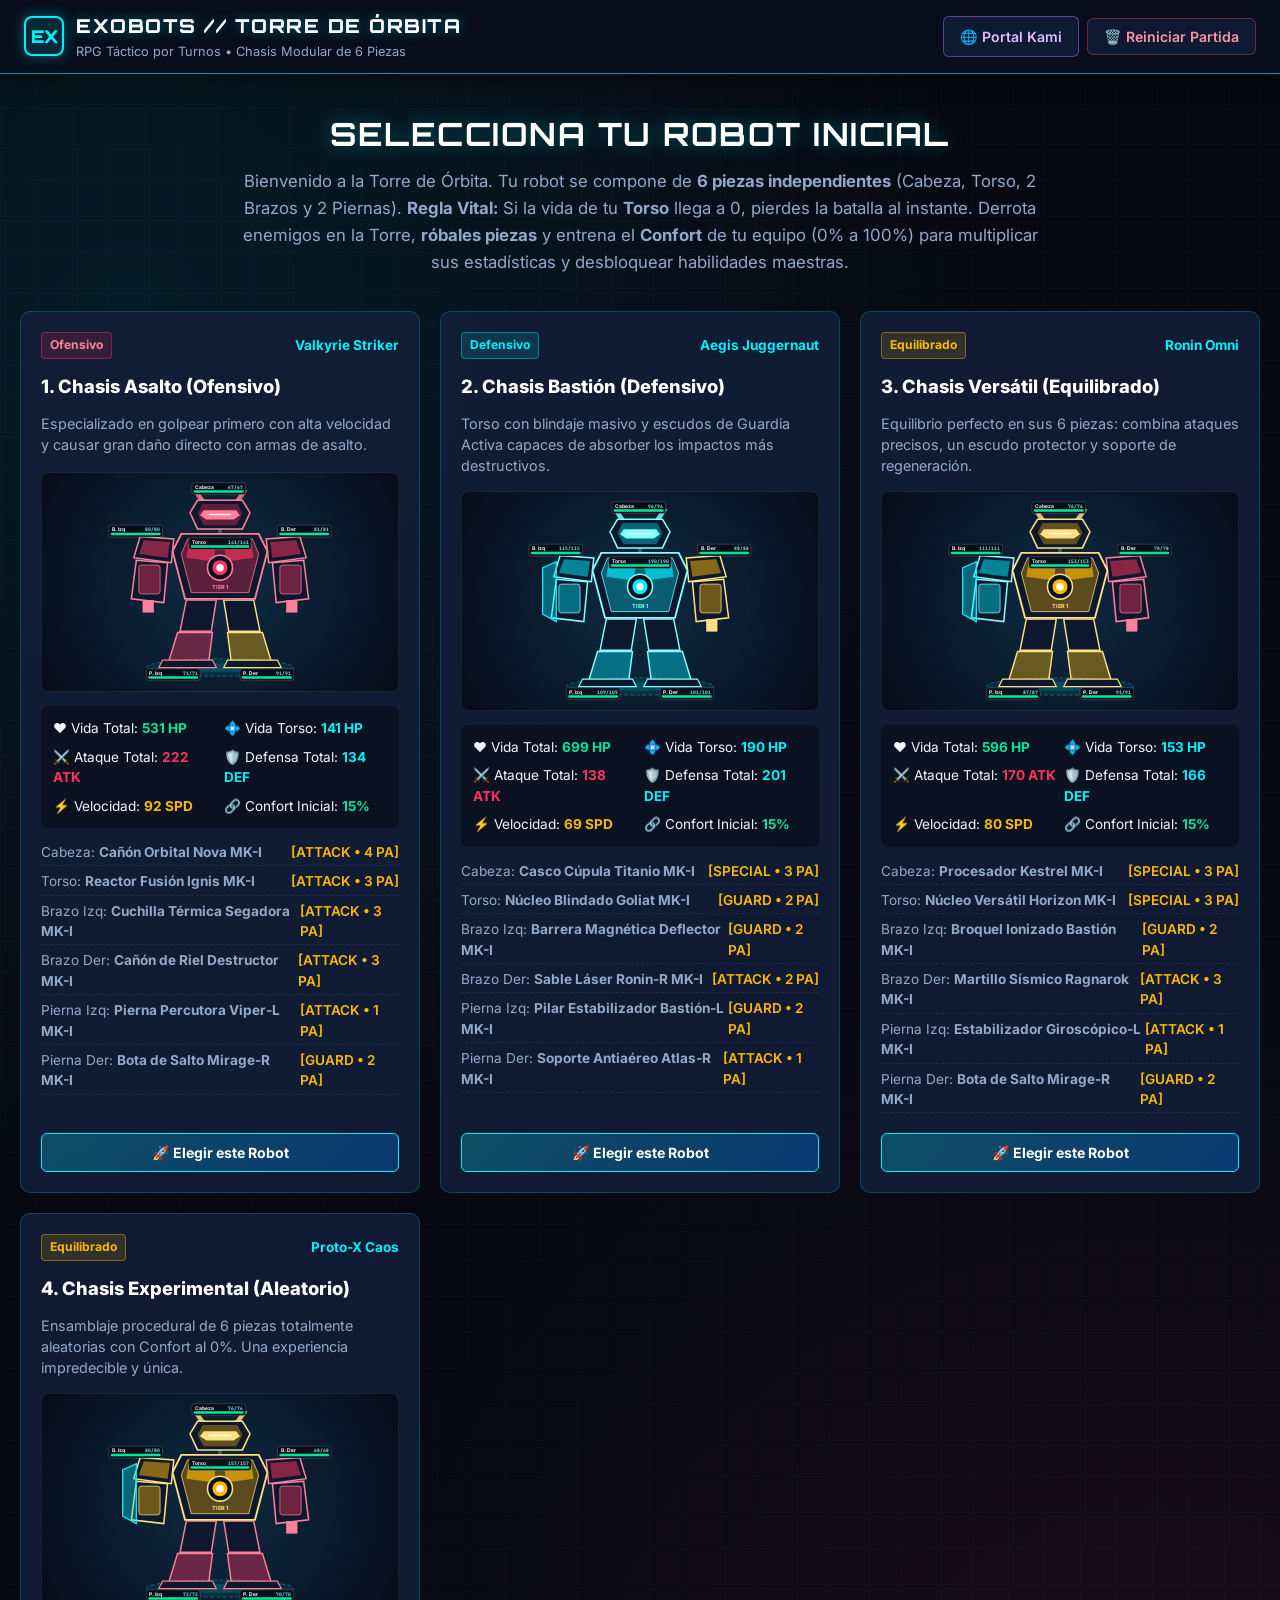
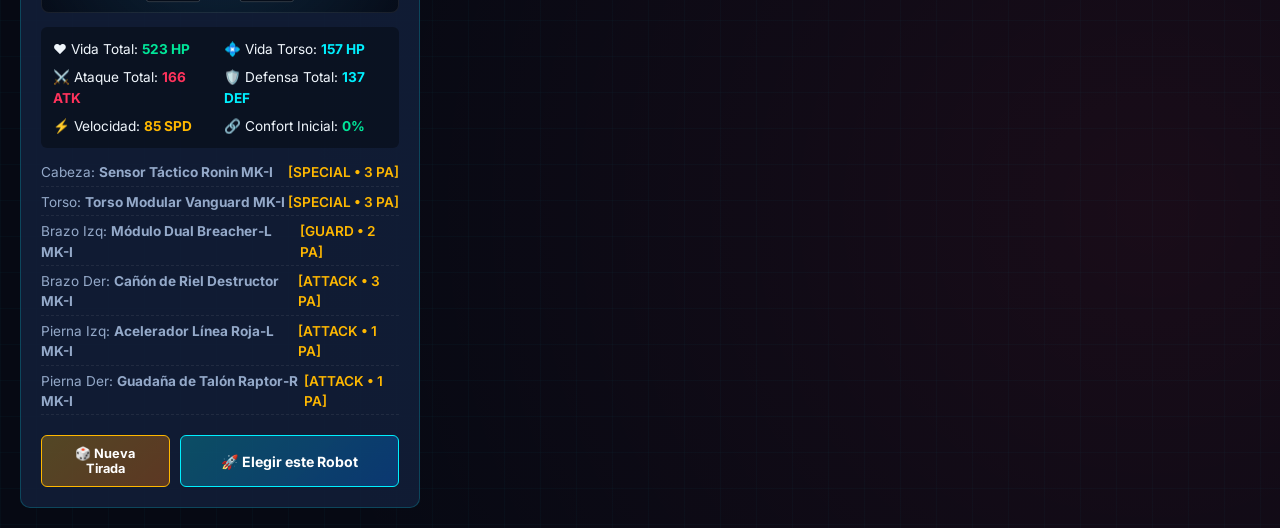
==== commit 06f50d3d: "Refactor typography and improve text clarity in Exobots" ====
--- a/exobots/index.html
+++ b/exobots/index.html
@@ -1,35 +1,36 @@
-﻿<!DOCTYPE html>
+<!DOCTYPE html>
 <html lang="es">
 <head>
   <meta charset="UTF-8">
   <meta name="viewport" content="width=device-width, initial-scale=1.0">
-  <title>EXOBOTS // Torre de Ã“rbita â€” Tactical Mecha RPG</title>
+  <title>EXOBOTS // Torre de Órbita — RPG Táctico de Mechas</title>
   <link rel="preconnect" href="https://fonts.googleapis.com">
   <link rel="preconnect" href="https://fonts.gstatic.com" crossorigin>
-  <link href="https://fonts.googleapis.com/css2?family=JetBrains+Mono:wght@400;600;700&family=Orbitron:wght@600;700;800;900&family=Rajdhani:wght@500;600;700&display=swap" rel="stylesheet">
+  <link href="https://fonts.googleapis.com/css2?family=Inter:wght@400;500;600;700&family=JetBrains+Mono:wght@400;500;600;700&family=Orbitron:wght@600;700;800;900&display=swap" rel="stylesheet">
   <style>
     :root {
-      --bg-void: #050811;
-      --bg-deep: #091020;
-      --bg-panel: rgba(11, 19, 36, 0.92);
-      --bg-card: rgba(16, 28, 52, 0.88);
-      --bg-card-hover: rgba(24, 42, 76, 0.95);
-      --border-dim: rgba(0, 240, 255, 0.18);
-      --border-bright: rgba(0, 240, 255, 0.55);
+      --bg-void: #060913;
+      --bg-deep: #0a1122;
+      --bg-panel: rgba(13, 22, 40, 0.94);
+      --bg-card: rgba(18, 30, 56, 0.9);
+      --bg-card-hover: rgba(28, 48, 86, 0.95);
+      --border-dim: rgba(0, 240, 255, 0.2);
+      --border-bright: rgba(0, 240, 255, 0.6);
       --cyan: #00f0ff;
-      --cyan-dim: rgba(0, 240, 255, 0.15);
+      --cyan-dim: rgba(0, 240, 255, 0.12);
       --amber: #ffb800;
-      --amber-dim: rgba(255, 184, 0, 0.16);
-      --red: #ff2a54;
-      --red-dim: rgba(255, 42, 84, 0.18);
-      --green: #00ff9d;
-      --green-dim: rgba(0, 255, 157, 0.15);
-      --purple: #b86bff;
-      --purple-dim: rgba(184, 107, 255, 0.18);
-      --text-main: #eaf6ff;
-      --text-muted: #8aa4c8;
-      --font-display: 'Orbitron', 'Segoe UI', sans-serif;
-      --font-ui: 'Rajdhani', 'Segoe UI', sans-serif;
+      --amber-dim: rgba(255, 184, 0, 0.14);
+      --red: #ff335c;
+      --red-dim: rgba(255, 51, 92, 0.15);
+      --green: #00e699;
+      --green-dim: rgba(0, 230, 153, 0.14);
+      --purple: #bb77ff;
+      --purple-dim: rgba(187, 119, 255, 0.15);
+      --text-main: #f0f6fc;
+      --text-muted: #94a9c9;
+      --text-faint: #627899;
+      --font-display: 'Orbitron', -apple-system, sans-serif;
+      --font-ui: 'Inter', -apple-system, BlinkMacSystemFont, 'Segoe UI', Roboto, sans-serif;
       --font-mono: 'JetBrains Mono', monospace;
     }
 
@@ -42,34 +43,37 @@
     body {
       background-color: var(--bg-void);
       background-image:
-        radial-gradient(circle at 15% 15%, rgba(0, 240, 255, 0.07) 0%, transparent 40%),
-        radial-gradient(circle at 85% 80%, rgba(255, 42, 84, 0.07) 0%, transparent 40%),
-        linear-gradient(rgba(0, 240, 255, 0.03) 1px, transparent 1px),
-        linear-gradient(90deg, rgba(0, 240, 255, 0.03) 1px, transparent 1px);
-      background-size: 100% 100%, 100% 100%, 32px 32px, 32px 32px;
+        radial-gradient(circle at 10% 15%, rgba(0, 240, 255, 0.08) 0%, transparent 40%),
+        radial-gradient(circle at 90% 85%, rgba(255, 51, 92, 0.08) 0%, transparent 40%),
+        linear-gradient(rgba(0, 240, 255, 0.025) 1px, transparent 1px),
+        linear-gradient(90deg, rgba(0, 240, 255, 0.025) 1px, transparent 1px);
+      background-size: 100% 100%, 100% 100%, 36px 36px, 36px 36px;
       color: var(--text-main);
       font-family: var(--font-ui);
+      font-size: 15px;
+      line-height: 1.5;
       min-height: 100vh;
       display: flex;
       flex-direction: column;
       overflow-x: hidden;
-    }
-
-    /* TOP TACTICAL HEADER */
+      -webkit-font-smoothing: antialiased;
+    }
+
+    /* CABECERA PRINCIPAL */
     .hud-header {
       display: flex;
       flex-wrap: wrap;
       justify-content: space-between;
       align-items: center;
-      gap: 12px;
-      padding: 10px 20px;
-      background: rgba(6, 11, 24, 0.95);
+      gap: 14px;
+      padding: 12px 24px;
+      background: rgba(8, 14, 28, 0.96);
       border-bottom: 1px solid var(--border-bright);
-      box-shadow: 0 4px 24px rgba(0, 240, 255, 0.12);
+      box-shadow: 0 4px 20px rgba(0, 0, 0, 0.6);
       position: sticky;
       top: 0;
       z-index: 100;
-      backdrop-filter: blur(10px);
+      backdrop-filter: blur(12px);
     }
 
     .brand-block {
@@ -79,8 +83,8 @@
     }
 
     .brand-emblem {
-      width: 38px;
-      height: 38px;
+      width: 40px;
+      height: 40px;
       border: 2px solid var(--cyan);
       background: var(--cyan-dim);
       display: flex;
@@ -88,74 +92,78 @@
       justify-content: center;
       font-family: var(--font-display);
       font-weight: 900;
+      font-size: 1.1rem;
       color: var(--cyan);
-      clip-path: polygon(20% 0%, 80% 0%, 100% 20%, 100% 80%, 80% 100%, 20% 100%, 0% 80%, 0% 20%);
-      box-shadow: 0 0 12px rgba(0, 240, 255, 0.4);
+      border-radius: 8px;
+      box-shadow: 0 0 14px rgba(0, 240, 255, 0.35);
     }
 
     .brand-title {
       font-family: var(--font-display);
-      font-size: 1.15rem;
+      font-size: 1.2rem;
       font-weight: 800;
       letter-spacing: 1.5px;
-      color: #fff;
-      text-shadow: 0 0 10px rgba(0, 240, 255, 0.5);
+      color: #ffffff;
+      text-shadow: 0 0 12px rgba(0, 240, 255, 0.4);
     }
 
     .brand-sub {
-      font-family: var(--font-mono);
-      font-size: 0.7rem;
-      color: var(--cyan);
-      letter-spacing: 1px;
+      font-size: 0.8rem;
+      color: var(--text-muted);
       display: block;
+      margin-top: 1px;
     }
 
     .hud-telemetry {
       display: flex;
       align-items: center;
-      gap: 12px;
+      gap: 10px;
       flex-wrap: wrap;
     }
 
     .telemetry-pill {
-      background: rgba(12, 24, 46, 0.9);
+      background: rgba(14, 26, 48, 0.9);
       border: 1px solid var(--border-dim);
-      padding: 6px 12px;
-      border-radius: 4px;
+      padding: 6px 14px;
+      border-radius: 6px;
       display: flex;
       align-items: center;
       gap: 8px;
-      font-family: var(--font-mono);
-      font-size: 0.82rem;
+      font-size: 0.88rem;
     }
 
     .telemetry-pill .label {
       color: var(--text-muted);
-      font-size: 0.72rem;
+      font-size: 0.78rem;
       text-transform: uppercase;
+      font-weight: 600;
+      letter-spacing: 0.5px;
     }
 
     .telemetry-pill .val-credits {
       color: var(--amber);
       font-weight: 700;
-      font-size: 0.95rem;
+      font-family: var(--font-mono);
+      font-size: 1rem;
     }
 
     .telemetry-pill .val-floor {
       color: var(--cyan);
       font-weight: 700;
+      font-family: var(--font-mono);
     }
 
     .floor-select {
-      background: #081326;
+      background: #091326;
       color: var(--cyan);
       border: 1px solid var(--cyan);
-      padding: 3px 8px;
-      border-radius: 3px;
-      font-family: var(--font-mono);
-      font-size: 0.8rem;
-      font-weight: 700;
+      padding: 4px 10px;
+      border-radius: 4px;
+      font-family: var(--font-ui);
+      font-size: 0.88rem;
+      font-weight: 600;
       cursor: pointer;
+      outline: none;
     }
 
     .hud-nav {
@@ -166,59 +174,65 @@
     }
 
     .nav-tab {
-      background: rgba(14, 27, 50, 0.85);
+      background: rgba(16, 30, 56, 0.85);
       border: 1px solid var(--border-dim);
       color: var(--text-main);
-      padding: 8px 14px;
-      font-family: var(--font-display);
-      font-size: 0.75rem;
-      font-weight: 700;
-      letter-spacing: 0.8px;
+      padding: 9px 16px;
+      font-family: var(--font-ui);
+      font-size: 0.88rem;
+      font-weight: 600;
+      border-radius: 6px;
       cursor: pointer;
       transition: all 0.18s ease;
-      clip-path: polygon(8px 0, 100% 0, 100% calc(100% - 8px), calc(100% - 8px) 100%, 0 100%, 0 8px);
       text-decoration: none;
       display: inline-flex;
       align-items: center;
-      gap: 6px;
+      gap: 7px;
     }
 
     .nav-tab:hover {
       border-color: var(--cyan);
       color: var(--cyan);
-      box-shadow: 0 0 12px rgba(0, 240, 255, 0.25);
+      background: rgba(0, 240, 255, 0.08);
     }
 
     .nav-tab.active {
-      background: linear-gradient(135deg, rgba(0, 240, 255, 0.24), rgba(0, 140, 255, 0.18));
+      background: linear-gradient(135deg, rgba(0, 240, 255, 0.22), rgba(0, 140, 255, 0.28));
       border-color: var(--cyan);
-      color: #fff;
-      box-shadow: 0 0 16px rgba(0, 240, 255, 0.35);
+      color: #ffffff;
+      box-shadow: 0 0 14px rgba(0, 240, 255, 0.3);
+      font-weight: 700;
     }
 
     .nav-tab.danger {
-      border-color: rgba(255, 42, 84, 0.45);
-      color: #ff7a95;
+      border-color: rgba(255, 51, 92, 0.4);
+      color: #ff94a8;
     }
 
     .nav-tab.danger:hover {
       background: var(--red-dim);
       border-color: var(--red);
-      color: #fff;
+      color: #ffffff;
     }
 
     .nav-tab.portal-link {
-      border-color: rgba(184, 107, 255, 0.45);
-      color: #d6adff;
-    }
-
-    /* MAIN VIEWPORT */
+      border-color: rgba(187, 119, 255, 0.45);
+      color: #e0beff;
+    }
+
+    .nav-tab.portal-link:hover {
+      background: var(--purple-dim);
+      border-color: var(--purple);
+      color: #ffffff;
+    }
+
+    /* CONTENEDOR PRINCIPAL */
     .viewport {
       flex: 1;
-      max-width: 1560px;
+      max-width: 1540px;
       width: 100%;
       margin: 0 auto;
-      padding: 16px 20px;
+      padding: 20px;
       display: flex;
       flex-direction: column;
     }
@@ -226,157 +240,142 @@
     .screen {
       display: none;
       flex-direction: column;
-      gap: 16px;
-      animation: bootScreen 0.25s ease-out;
+      gap: 20px;
+      animation: fadeInScreen 0.22s ease-out;
     }
 
     .screen.active {
       display: flex;
     }
 
-    @keyframes bootScreen {
-      from { opacity: 0; transform: translateY(6px); }
+    @keyframes fadeInScreen {
+      from { opacity: 0; transform: translateY(4px); }
       to { opacity: 1; transform: translateY(0); }
     }
 
-    /* PANELS & CARDS */
+    /* PANELES CYBERPUNK */
     .cyber-panel {
       background: var(--bg-panel);
       border: 1px solid var(--border-dim);
-      border-radius: 6px;
-      padding: 16px;
+      border-radius: 8px;
+      padding: 18px 20px;
       position: relative;
-      box-shadow: 0 8px 30px rgba(0, 0, 0, 0.55);
-    }
-
-    .cyber-panel::before {
-      content: '';
-      position: absolute;
-      top: 0;
-      left: 0;
-      width: 36px;
-      height: 2px;
-      background: var(--cyan);
-      box-shadow: 0 0 8px var(--cyan);
+      box-shadow: 0 8px 28px rgba(0, 0, 0, 0.5);
     }
 
     .panel-header {
       display: flex;
       justify-content: space-between;
       align-items: center;
-      border-bottom: 1px solid rgba(0, 240, 255, 0.14);
-      padding-bottom: 10px;
-      margin-bottom: 12px;
+      border-bottom: 1px solid rgba(0, 240, 255, 0.15);
+      padding-bottom: 12px;
+      margin-bottom: 14px;
     }
 
     .panel-title {
       font-family: var(--font-display);
-      font-size: 0.92rem;
-      letter-spacing: 1px;
+      font-size: 0.98rem;
+      letter-spacing: 0.8px;
       color: var(--cyan);
-      text-transform: uppercase;
       display: flex;
       align-items: center;
       gap: 8px;
     }
 
-    /* STARTER SELECTION SCREEN */
+    /* SELECCIÓN INICIAL */
     .starter-hero {
       text-align: center;
-      padding: 20px 16px 8px;
+      padding: 16px 12px 6px;
     }
 
     .starter-hero h1 {
       font-family: var(--font-display);
-      font-size: 1.9rem;
-      color: #fff;
-      letter-spacing: 2px;
-      text-shadow: 0 0 20px rgba(0, 240, 255, 0.45);
-      margin-bottom: 8px;
+      font-size: 2rem;
+      color: #ffffff;
+      letter-spacing: 1.5px;
+      margin-bottom: 10px;
+      text-shadow: 0 0 20px rgba(0, 240, 255, 0.35);
     }
 
     .starter-hero p {
       color: var(--text-muted);
-      max-width: 780px;
+      max-width: 820px;
       margin: 0 auto;
       font-size: 1.05rem;
-      line-height: 1.45;
+      line-height: 1.6;
     }
 
     .starter-grid {
       display: grid;
-      grid-template-columns: repeat(auto-fit, minmax(310px, 1fr));
-      gap: 18px;
-      margin-top: 8px;
+      grid-template-columns: repeat(auto-fit, minmax(320px, 1fr));
+      gap: 20px;
+      margin-top: 10px;
     }
 
     .starter-card {
       background: var(--bg-card);
       border: 1px solid var(--border-dim);
-      border-radius: 8px;
-      padding: 18px;
+      border-radius: 10px;
+      padding: 20px;
       display: flex;
       flex-direction: column;
-      gap: 12px;
+      gap: 14px;
       transition: all 0.2s ease;
-      position: relative;
-      overflow: hidden;
     }
 
     .starter-card:hover {
-      transform: translateY(-4px);
+      transform: translateY(-3px);
       border-color: var(--cyan);
-      box-shadow: 0 12px 30px rgba(0, 240, 255, 0.18);
+      box-shadow: 0 10px 28px rgba(0, 240, 255, 0.18);
     }
 
     .starter-svg-stage {
       height: 220px;
-      background: radial-gradient(circle at center, rgba(0, 240, 255, 0.1), rgba(5, 9, 20, 0.9));
-      border: 1px solid rgba(255, 255, 255, 0.07);
-      border-radius: 6px;
+      background: radial-gradient(circle at center, rgba(0, 240, 255, 0.08), rgba(6, 12, 24, 0.95));
+      border: 1px solid rgba(255, 255, 255, 0.08);
+      border-radius: 8px;
       display: flex;
       align-items: center;
       justify-content: center;
-      padding: 8px;
+      padding: 6px;
     }
 
     .starter-stats-bars {
       display: grid;
       grid-template-columns: 1fr 1fr;
       gap: 8px;
-      font-family: var(--font-mono);
-      font-size: 0.78rem;
+      font-size: 0.85rem;
       background: rgba(0, 0, 0, 0.35);
-      padding: 10px;
+      padding: 12px;
       border-radius: 6px;
     }
 
     .starter-parts-preview {
       display: flex;
       flex-direction: column;
-      gap: 4px;
-      font-size: 0.82rem;
+      gap: 5px;
+      font-size: 0.85rem;
       color: var(--text-muted);
     }
 
     .starter-parts-preview div {
       display: flex;
       justify-content: space-between;
-      border-bottom: 1px dashed rgba(255, 255, 255, 0.06);
-      padding-bottom: 2px;
-    }
-
-    /* TOWER STAGE PROGRESS BAR */
+      border-bottom: 1px dashed rgba(255, 255, 255, 0.07);
+      padding-bottom: 3px;
+    }
+
+    /* BARRA DE PROGRESO DE LA TORRE */
     .tower-banner {
       display: flex;
       flex-wrap: wrap;
       justify-content: space-between;
       align-items: center;
-      gap: 14px;
-      background: linear-gradient(90deg, rgba(10, 22, 46, 0.95), rgba(18, 28, 56, 0.95));
+      gap: 16px;
+      background: linear-gradient(90deg, rgba(12, 24, 48, 0.95), rgba(18, 34, 66, 0.95));
       border: 1px solid var(--border-bright);
-      padding: 12px 18px;
-      border-radius: 6px;
+      padding: 14px 20px;
+      border-radius: 8px;
     }
 
     .stage-track {
@@ -387,12 +386,12 @@
     }
 
     .stage-node {
-      padding: 6px 12px;
-      border: 1px solid rgba(255, 255, 255, 0.15);
-      background: rgba(5, 10, 22, 0.8);
-      font-family: var(--font-mono);
-      font-size: 0.76rem;
-      border-radius: 4px;
+      padding: 7px 14px;
+      border: 1px solid rgba(255, 255, 255, 0.14);
+      background: rgba(6, 12, 24, 0.85);
+      font-size: 0.85rem;
+      font-weight: 600;
+      border-radius: 6px;
       color: var(--text-muted);
       display: flex;
       align-items: center;
@@ -407,28 +406,24 @@
 
     .stage-node.current {
       border-color: var(--cyan);
-      color: #fff;
+      color: #ffffff;
       background: rgba(0, 240, 255, 0.22);
       box-shadow: 0 0 12px rgba(0, 240, 255, 0.35);
       font-weight: 700;
     }
 
-    .stage-node.boss {
-      border-color: rgba(255, 42, 84, 0.5);
-    }
-
     .stage-node.boss.current {
       background: var(--red-dim);
       border-color: var(--red);
-      color: #fff;
-      box-shadow: 0 0 14px rgba(255, 42, 84, 0.45);
-    }
-
-    /* COMBAT ARENA GRID */
+      color: #ffffff;
+      box-shadow: 0 0 16px rgba(255, 51, 92, 0.45);
+    }
+
+    /* ARENA DE COMBATE */
     .combat-arena {
       display: grid;
       grid-template-columns: 1.15fr 0.95fr 1.15fr;
-      gap: 16px;
+      gap: 18px;
       align-items: start;
     }
 
@@ -442,57 +437,57 @@
       display: flex;
       justify-content: space-between;
       align-items: flex-start;
-      margin-bottom: 10px;
-      gap: 8px;
+      margin-bottom: 12px;
+      gap: 10px;
     }
 
     .combatant-name {
       font-family: var(--font-display);
-      font-size: 1.05rem;
+      font-size: 1.15rem;
       font-weight: 800;
-      letter-spacing: 1px;
+      letter-spacing: 0.8px;
     }
 
     .speed-badge {
       font-family: var(--font-mono);
-      font-size: 0.78rem;
-      padding: 4px 8px;
-      border-radius: 4px;
+      font-size: 0.85rem;
+      font-weight: 700;
+      padding: 4px 10px;
+      border-radius: 6px;
       background: rgba(0, 240, 255, 0.12);
       border: 1px solid var(--border-dim);
       color: var(--cyan);
     }
 
-    /* VITAL TORSO & AP BARS */
+    /* NÚCLEO TORSO Y PUNTOS DE ACCIÓN */
     .vital-box {
-      background: rgba(5, 10, 22, 0.85);
+      background: rgba(6, 12, 24, 0.88);
       border: 1px solid rgba(255, 255, 255, 0.1);
-      padding: 10px 12px;
-      border-radius: 6px;
-      margin-bottom: 10px;
+      padding: 12px 14px;
+      border-radius: 8px;
+      margin-bottom: 12px;
       display: flex;
       flex-direction: column;
-      gap: 8px;
+      gap: 10px;
     }
 
     .bar-row {
       display: flex;
       flex-direction: column;
-      gap: 4px;
+      gap: 5px;
     }
 
     .bar-labels {
       display: flex;
       justify-content: space-between;
-      font-family: var(--font-mono);
-      font-size: 0.76rem;
+      font-size: 0.85rem;
     }
 
     .progress-track {
       width: 100%;
-      height: 10px;
+      height: 12px;
       background: rgba(255, 255, 255, 0.08);
-      border-radius: 3px;
+      border-radius: 4px;
       overflow: hidden;
       position: relative;
     }
@@ -503,23 +498,23 @@
     }
 
     .progress-fill.torso-hp {
-      background: linear-gradient(90deg, #00e676, #00f0ff);
-      box-shadow: 0 0 8px rgba(0, 240, 255, 0.5);
+      background: linear-gradient(90deg, #00e699, #00f0ff);
+      box-shadow: 0 0 10px rgba(0, 240, 255, 0.5);
     }
 
     .progress-fill.torso-hp.low {
-      background: linear-gradient(90deg, #ff1744, #ff9100);
+      background: linear-gradient(90deg, #ff335c, #ff9900);
     }
 
     .ap-pips {
       display: grid;
       grid-template-columns: repeat(10, 1fr);
-      gap: 4px;
+      gap: 5px;
     }
 
     .ap-pip {
-      height: 10px;
-      border-radius: 2px;
+      height: 12px;
+      border-radius: 3px;
       background: rgba(255, 255, 255, 0.08);
       border: 1px solid rgba(255, 184, 0, 0.25);
       transition: all 0.2s ease;
@@ -542,25 +537,25 @@
       to { opacity: 1; }
     }
 
-    /* MECHA SVG STAGE */
+    /* VISOR MECHA SVG */
     .mecha-stage {
       position: relative;
       height: 335px;
       background:
-        radial-gradient(circle at 50% 45%, rgba(0, 240, 255, 0.11), transparent 68%),
-        linear-gradient(180deg, rgba(6, 12, 26, 0.85) 0%, rgba(10, 20, 40, 0.95) 100%);
+        radial-gradient(circle at 50% 45%, rgba(0, 240, 255, 0.1), transparent 70%),
+        linear-gradient(180deg, rgba(8, 14, 28, 0.9) 0%, rgba(12, 22, 44, 0.96) 100%);
       border: 1px solid rgba(0, 240, 255, 0.2);
-      border-radius: 6px;
+      border-radius: 8px;
       display: flex;
       align-items: center;
       justify-content: center;
-      margin-bottom: 12px;
+      margin-bottom: 14px;
       overflow: hidden;
     }
 
     .mecha-stage.targeting-mode {
       border-color: var(--red);
-      box-shadow: inset 0 0 24px rgba(255, 42, 84, 0.25), 0 0 16px rgba(255, 42, 84, 0.35);
+      box-shadow: inset 0 0 24px rgba(255, 51, 92, 0.25), 0 0 18px rgba(255, 51, 92, 0.35);
     }
 
     .mecha-svg {
@@ -573,11 +568,11 @@
 
     .mecha-part-group {
       cursor: pointer;
-      transition: filter 0.18s ease, transform 0.18s ease;
+      transition: filter 0.18s ease;
     }
 
     .mecha-part-group:hover {
-      filter: brightness(1.28) drop-shadow(0 0 8px rgba(0, 240, 255, 0.75));
+      filter: brightness(1.28) drop-shadow(0 0 10px rgba(0, 240, 255, 0.75));
     }
 
     .mecha-part-group.selected-part {
@@ -585,20 +580,20 @@
     }
 
     .mecha-part-group.targetable-part:hover {
-      filter: brightness(1.35) drop-shadow(0 0 12px #ff2a54);
+      filter: brightness(1.35) drop-shadow(0 0 12px #ff335c);
     }
 
     .mecha-part-group.destroyed-part {
       cursor: not-allowed;
-      opacity: 0.55;
-      filter: grayscale(0.95) contrast(1.2);
+      opacity: 0.5;
+      filter: grayscale(0.95);
     }
 
     .floating-dmg {
       position: absolute;
       font-family: var(--font-display);
       font-weight: 900;
-      font-size: 1.35rem;
+      font-size: 1.4rem;
       pointer-events: none;
       z-index: 30;
       text-shadow: 0 2px 10px rgba(0, 0, 0, 0.95);
@@ -611,82 +606,80 @@
       100% { opacity: 0; transform: translateY(-44px) scale(0.95); }
     }
 
-    /* 6-PART ACTION DECK */
+    /* MAZO DE 6 PIEZAS */
     .parts-deck {
       display: grid;
       grid-template-columns: repeat(2, 1fr);
-      gap: 8px;
+      gap: 10px;
     }
 
     .part-card {
-      background: rgba(11, 22, 42, 0.92);
+      background: rgba(14, 25, 48, 0.94);
       border: 1px solid rgba(255, 255, 255, 0.12);
-      border-radius: 5px;
-      padding: 8px 10px;
+      border-radius: 7px;
+      padding: 10px 12px;
       cursor: pointer;
       transition: all 0.16s ease;
       display: flex;
       flex-direction: column;
-      gap: 5px;
-      position: relative;
+      gap: 6px;
     }
 
     .part-card:hover:not(.disabled) {
       border-color: var(--cyan);
       background: var(--bg-card-hover);
-      transform: translateY(-1px);
+      transform: translateY(-2px);
     }
 
     .part-card.selected {
       border-color: var(--amber);
       box-shadow: 0 0 14px rgba(255, 184, 0, 0.4);
-      background: rgba(45, 34, 12, 0.7);
+      background: rgba(45, 34, 12, 0.75);
     }
 
     .part-card.target-highlight {
       border-color: var(--red);
-      box-shadow: 0 0 12px rgba(255, 42, 84, 0.35);
+      box-shadow: 0 0 12px rgba(255, 51, 92, 0.35);
     }
 
     .part-card.target-highlight:hover {
-      background: rgba(65, 14, 28, 0.85);
+      background: rgba(70, 14, 28, 0.9);
       transform: scale(1.02);
     }
 
     .part-card.destroyed {
       opacity: 0.45;
-      border-color: rgba(255, 42, 84, 0.3);
-      background: rgba(20, 10, 15, 0.75);
+      border-color: rgba(255, 51, 92, 0.3);
+      background: rgba(22, 10, 16, 0.8);
       cursor: not-allowed;
     }
 
     .part-card.no-ap {
-      opacity: 0.68;
+      opacity: 0.65;
     }
 
     .part-card-top {
       display: flex;
       justify-content: space-between;
       align-items: center;
-      gap: 4px;
+      gap: 6px;
     }
 
     .slot-tag {
-      font-family: var(--font-mono);
-      font-size: 0.66rem;
-      padding: 1px 5px;
-      border-radius: 3px;
+      font-size: 0.78rem;
+      font-weight: 700;
+      padding: 2px 7px;
+      border-radius: 4px;
       background: rgba(255, 255, 255, 0.08);
       color: var(--text-muted);
-      text-transform: uppercase;
     }
 
     .ap-badge {
       font-family: var(--font-mono);
-      font-size: 0.72rem;
+      font-size: 0.8rem;
       font-weight: 700;
-      padding: 1px 6px;
-      border-radius: 3px;
+      padding: 2px 8px;
+      border-radius: 4px;
       background: var(--amber-dim);
       color: var(--amber);
       border: 1px solid rgba(255, 184, 0, 0.4);
@@ -694,8 +687,8 @@
 
     .part-name-row {
       font-weight: 700;
-      font-size: 0.86rem;
-      color: #fff;
+      font-size: 0.92rem;
+      color: #ffffff;
       white-space: nowrap;
       overflow: hidden;
       text-overflow: ellipsis;
@@ -704,16 +697,15 @@
     .part-stats-mini {
       display: flex;
       justify-content: space-between;
-      font-family: var(--font-mono);
-      font-size: 0.7rem;
+      font-size: 0.8rem;
       color: var(--text-muted);
     }
 
     .mini-hp-bar {
       width: 100%;
-      height: 5px;
+      height: 6px;
       background: rgba(255, 255, 255, 0.1);
-      border-radius: 2px;
+      border-radius: 3px;
       overflow: hidden;
     }
 
@@ -723,20 +715,18 @@
       transition: width 0.25s ease;
     }
 
-    /* BUTTONS */
+    /* BOTONES */
     .cyber-btn {
-      background: linear-gradient(135deg, rgba(0, 240, 255, 0.22), rgba(0, 110, 255, 0.28));
+      background: linear-gradient(135deg, rgba(0, 240, 255, 0.24), rgba(0, 120, 255, 0.3));
       border: 1px solid var(--cyan);
-      color: #fff;
-      font-family: var(--font-display);
-      font-size: 0.82rem;
+      color: #ffffff;
+      font-family: var(--font-ui);
+      font-size: 0.88rem;
       font-weight: 700;
-      letter-spacing: 1px;
-      padding: 10px 16px;
-      border-radius: 4px;
+      padding: 10px 18px;
+      border-radius: 6px;
       cursor: pointer;
       transition: all 0.18s ease;
-      text-transform: uppercase;
       display: inline-flex;
       align-items: center;
       justify-content: center;
@@ -744,8 +734,8 @@
     }
 
     .cyber-btn:hover:not(:disabled) {
-      background: linear-gradient(135deg, rgba(0, 240, 255, 0.42), rgba(0, 140, 255, 0.45));
-      box-shadow: 0 0 18px rgba(0, 240, 255, 0.45);
+      background: linear-gradient(135deg, rgba(0, 240, 255, 0.45), rgba(0, 140, 255, 0.5));
+      box-shadow: 0 0 16px rgba(0, 240, 255, 0.45);
       transform: translateY(-1px);
     }
 
@@ -755,93 +745,91 @@
     }
 
     .cyber-btn.amber {
-      background: linear-gradient(135deg, rgba(255, 184, 0, 0.25), rgba(255, 115, 0, 0.28));
+      background: linear-gradient(135deg, rgba(255, 184, 0, 0.28), rgba(255, 115, 0, 0.32));
       border-color: var(--amber);
-      color: #fff;
+      color: #ffffff;
     }
 
     .cyber-btn.amber:hover:not(:disabled) {
-      background: linear-gradient(135deg, rgba(255, 184, 0, 0.45), rgba(255, 115, 0, 0.45));
+      background: linear-gradient(135deg, rgba(255, 184, 0, 0.48), rgba(255, 115, 0, 0.5));
       box-shadow: 0 0 18px rgba(255, 184, 0, 0.45);
     }
 
     .cyber-btn.red {
-      background: linear-gradient(135deg, rgba(255, 42, 84, 0.25), rgba(180, 10, 45, 0.3));
+      background: linear-gradient(135deg, rgba(255, 51, 92, 0.26), rgba(190, 10, 45, 0.32));
       border-color: var(--red);
     }
 
     .cyber-btn.green {
-      background: linear-gradient(135deg, rgba(0, 255, 157, 0.22), rgba(0, 160, 110, 0.3));
+      background: linear-gradient(135deg, rgba(0, 230, 153, 0.24), rgba(0, 160, 110, 0.32));
       border-color: var(--green);
     }
 
-    /* CENTER TELEMETRY & COMBAT LOG */
+    /* TELEMETRÍA CENTRAL Y REGISTRO DE COMBATE */
     .tactical-banner {
-      padding: 12px;
-      border-radius: 6px;
+      padding: 14px 16px;
+      border-radius: 8px;
       border: 1px solid var(--border-bright);
       background: rgba(0, 240, 255, 0.08);
-      margin-bottom: 12px;
-      font-family: var(--font-mono);
-      font-size: 0.82rem;
-      line-height: 1.4;
+      margin-bottom: 14px;
+      font-size: 0.92rem;
+      line-height: 1.5;
     }
 
     .tactical-banner.targeting {
-      background: rgba(255, 42, 84, 0.16);
+      background: rgba(255, 51, 92, 0.16);
       border-color: var(--red);
-      color: #ffd0d9;
+      color: #ffe6ec;
       animation: alertPulse 1.1s infinite alternate;
     }
 
     @keyframes alertPulse {
-      from { box-shadow: 0 0 6px rgba(255, 42, 84, 0.25); }
-      to { box-shadow: 0 0 18px rgba(255, 42, 84, 0.55); }
+      from { box-shadow: 0 0 6px rgba(255, 51, 92, 0.25); }
+      to { box-shadow: 0 0 18px rgba(255, 51, 92, 0.55); }
     }
 
     .inspector-box {
-      background: rgba(6, 13, 28, 0.9);
+      background: rgba(7, 14, 30, 0.92);
       border: 1px solid rgba(255, 255, 255, 0.1);
-      border-radius: 6px;
-      padding: 12px;
-      margin-bottom: 12px;
-      font-size: 0.85rem;
+      border-radius: 8px;
+      padding: 14px;
+      margin-bottom: 14px;
+      font-size: 0.9rem;
     }
 
     .combat-log {
       height: 360px;
       overflow-y: auto;
-      background: rgba(4, 8, 17, 0.95);
-      border: 1px solid rgba(0, 240, 255, 0.18);
-      border-radius: 5px;
-      padding: 10px 12px;
-      font-family: var(--font-mono);
-      font-size: 0.76rem;
+      background: rgba(5, 10, 20, 0.96);
+      border: 1px solid rgba(0, 240, 255, 0.2);
+      border-radius: 6px;
+      padding: 12px 14px;
+      font-size: 0.85rem;
       display: flex;
       flex-direction: column;
-      gap: 6px;
+      gap: 7px;
     }
 
     .log-entry {
-      padding: 5px 8px;
+      padding: 6px 10px;
       border-left: 3px solid var(--cyan);
       background: rgba(255, 255, 255, 0.02);
-      line-height: 1.4;
+      line-height: 1.45;
       border-radius: 0 4px 4px 0;
     }
 
     .log-entry.attack { border-left-color: var(--red); }
     .log-entry.guard { border-left-color: var(--cyan); background: rgba(0, 240, 255, 0.05); }
     .log-entry.intercept { border-left-color: var(--amber); background: rgba(255, 184, 0, 0.07); }
-    .log-entry.special { border-left-color: var(--purple); background: rgba(184, 107, 255, 0.07); }
-    .log-entry.destroy { border-left-color: #ff1744; background: rgba(255, 23, 68, 0.14); color: #ff9eb0; font-weight: 600; }
-    .log-entry.system { border-left-color: var(--green); color: #b9f6ca; }
-
-    /* GARAGE & SHOP LAYOUTS */
+    .log-entry.special { border-left-color: var(--purple); background: rgba(187, 119, 255, 0.07); }
+    .log-entry.destroy { border-left-color: #ff1744; background: rgba(255, 23, 68, 0.14); color: #ffb3c1; font-weight: 600; }
+    .log-entry.system { border-left-color: var(--green); color: #c4f9db; }
+
+    /* GARAJE Y TIENDA */
     .garage-grid {
       display: grid;
-      grid-template-columns: 380px 1fr 1.15fr;
-      gap: 16px;
+      grid-template-columns: 390px 1fr 1.15fr;
+      gap: 18px;
       align-items: start;
     }
 
@@ -858,10 +846,10 @@
     }
 
     .equipped-slot-card {
-      background: rgba(12, 23, 44, 0.92);
+      background: rgba(14, 26, 48, 0.94);
       border: 1px solid rgba(0, 240, 255, 0.2);
-      border-radius: 6px;
-      padding: 12px;
+      border-radius: 8px;
+      padding: 14px;
       cursor: pointer;
       transition: all 0.16s ease;
     }
@@ -873,11 +861,11 @@
     }
 
     .comfort-bar-wrap {
-      margin-top: 6px;
+      margin-top: 8px;
     }
 
     .comfort-bar-track {
-      height: 7px;
+      height: 8px;
       background: rgba(255, 255, 255, 0.1);
       border-radius: 4px;
       overflow: hidden;
@@ -894,17 +882,17 @@
       display: flex;
       flex-wrap: wrap;
       gap: 6px;
-      margin-bottom: 12px;
+      margin-bottom: 14px;
     }
 
     .filter-pill {
-      background: rgba(10, 20, 40, 0.9);
+      background: rgba(12, 22, 44, 0.9);
       border: 1px solid rgba(255, 255, 255, 0.15);
       color: var(--text-muted);
-      padding: 5px 10px;
-      border-radius: 4px;
-      font-family: var(--font-mono);
-      font-size: 0.73rem;
+      padding: 6px 12px;
+      border-radius: 6px;
+      font-size: 0.82rem;
+      font-weight: 600;
       cursor: pointer;
     }
 
@@ -917,49 +905,46 @@
 
     .inventory-grid {
       display: grid;
-      grid-template-columns: repeat(auto-fill, minmax(260px, 1fr));
-      gap: 10px;
-      max-height: 620px;
+      grid-template-columns: repeat(auto-fill, minmax(270px, 1fr));
+      gap: 12px;
+      max-height: 640px;
       overflow-y: auto;
       padding-right: 4px;
     }
 
     .shop-grid {
       display: grid;
-      grid-template-columns: repeat(auto-fill, minmax(310px, 1fr));
-      gap: 16px;
+      grid-template-columns: repeat(auto-fill, minmax(320px, 1fr));
+      gap: 18px;
     }
 
     .badge-arch {
-      font-family: var(--font-mono);
-      font-size: 0.68rem;
-      padding: 2px 6px;
-      border-radius: 3px;
+      font-size: 0.76rem;
+      padding: 3px 8px;
+      border-radius: 4px;
       font-weight: 700;
-      text-transform: uppercase;
-    }
-
-    .badge-arch.OFFENSIVE { background: var(--red-dim); color: #ff6b88; border: 1px solid rgba(255, 42, 84, 0.4); }
+    }
+
+    .badge-arch.OFFENSIVE { background: var(--red-dim); color: #ff8099; border: 1px solid rgba(255, 51, 92, 0.4); }
     .badge-arch.DEFENSIVE { background: var(--cyan-dim); color: var(--cyan); border: 1px solid rgba(0, 240, 255, 0.4); }
     .badge-arch.BALANCED { background: var(--amber-dim); color: var(--amber); border: 1px solid rgba(255, 184, 0, 0.4); }
 
     .badge-action {
-      font-family: var(--font-mono);
-      font-size: 0.68rem;
-      padding: 2px 6px;
-      border-radius: 3px;
+      font-size: 0.76rem;
+      padding: 3px 8px;
+      border-radius: 4px;
       font-weight: 700;
     }
 
-    .badge-action.ATTACK { background: rgba(255, 42, 84, 0.2); color: #ff8da1; }
-    .badge-action.GUARD { background: rgba(0, 240, 255, 0.2); color: #70f8ff; }
-    .badge-action.SPECIAL { background: rgba(184, 107, 255, 0.22); color: #d8b2ff; }
-
-    /* MODALS */
+    .badge-action.ATTACK { background: rgba(255, 51, 92, 0.22); color: #ffa3b4; }
+    .badge-action.GUARD { background: rgba(0, 240, 255, 0.2); color: #80f5ff; }
+    .badge-action.SPECIAL { background: rgba(187, 119, 255, 0.22); color: #e1bfff; }
+
+    /* VENTANAS MODALES */
     .modal-backdrop {
       position: fixed;
       inset: 0;
-      background: rgba(3, 6, 14, 0.88);
+      background: rgba(4, 8, 18, 0.88);
       backdrop-filter: blur(8px);
       z-index: 200;
       display: none;
@@ -974,118 +959,122 @@
     }
 
     .modal-card {
-      background: #0a1428;
+      background: #0b152a;
       border: 2px solid var(--cyan);
-      border-radius: 8px;
+      border-radius: 10px;
       max-width: 1080px;
       width: 100%;
       max-height: 92vh;
       overflow-y: auto;
-      padding: 24px;
+      padding: 26px;
       box-shadow: 0 0 50px rgba(0, 240, 255, 0.25);
     }
 
     .loot-parts-grid {
       display: grid;
-      grid-template-columns: repeat(auto-fit, minmax(290px, 1fr));
-      gap: 12px;
-      margin-top: 14px;
+      grid-template-columns: repeat(auto-fit, minmax(300px, 1fr));
+      gap: 14px;
+      margin-top: 16px;
     }
 
     .comfort-report-grid {
       display: grid;
-      grid-template-columns: repeat(auto-fit, minmax(210px, 1fr));
-      gap: 8px;
-      margin: 12px 0;
+      grid-template-columns: repeat(auto-fit, minmax(220px, 1fr));
+      gap: 10px;
+      margin: 14px 0;
       background: rgba(0, 0, 0, 0.35);
-      padding: 12px;
-      border-radius: 6px;
+      padding: 14px;
+      border-radius: 8px;
     }
   </style>
 </head>
 <body>
 
-  <!-- TOP TACTICAL HEADER -->
+  <!-- CABECERA SUPERIOR DEL JUEGO -->
   <header class="hud-header">
     <div class="brand-block">
       <div class="brand-emblem">EX</div>
       <div>
-        <div class="brand-title">EXOBOTS // TORRE DE Ã“RBITA</div>
-        <span class="brand-sub">SISTEMA TÃCTICO MODULAR DE 6 NÃšCLEOS â€¢ V1.0 ONLINE-READY</span>
+        <div class="brand-title">EXOBOTS // TORRE DE ÓRBITA</div>
+        <span class="brand-sub">RPG Táctico por Turnos • Chasis Modular de 6 Piezas</span>
       </div>
     </div>
 
     <div class="hud-telemetry" id="hud-telemetry-bar" style="display: none;">
       <div class="telemetry-pill">
-        <span class="label">CrÃ©ditos</span>
-        <span class="val-credits" id="hud-credits">â‚¡ 0</span>
+        <span class="label">Créditos</span>
+        <span class="val-credits" id="hud-credits">₡ 0</span>
       </div>
       <div class="telemetry-pill">
         <span class="label">Piso Activo</span>
-        <select id="hud-floor-select" class="floor-select" title="Selector de Piso Desbloqueado"></select>
+        <select id="hud-floor-select" class="floor-select" title="Cambia libremente entre los pisos que ya has desbloqueado"></select>
       </div>
       <div class="telemetry-pill">
-        <span class="label">Piso MÃ¡x</span>
+        <span class="label">Piso Récord</span>
         <span class="val-floor" id="hud-max-floor">PISO 1</span>
       </div>
       <div class="telemetry-pill">
-        <span class="label">Confort Medio</span>
+        <span class="label">Confort Promedio</span>
         <span class="val-floor" id="hud-avg-comfort" style="color: var(--green);">0%</span>
       </div>
     </div>
 
     <nav class="hud-nav">
-      <button class="nav-tab active" id="nav-btn-combat" onclick="window.App.switchScreen('combat')" style="display: none;">âš”ï¸ TORRE</button>
-      <button class="nav-tab" id="nav-btn-garage" onclick="window.App.switchScreen('garage')" style="display: none;">ðŸ”§ GARAJE (<span id="nav-inv-count">0</span>)</button>
-      <button class="nav-tab" id="nav-btn-shop" onclick="window.App.switchScreen('shop')" style="display: none;">ðŸ›’ TIENDA</button>
-      <a href="../index.html" class="nav-tab portal-link" title="Ir al Portal de Juegos Kami">ðŸŒ PORTAL KAMI</a>
-      <button class="nav-tab danger" id="nav-btn-reset" onclick="window.App.promptResetSave()" title="Borrar Partida guardada en localStorage">ðŸ—‘ï¸ RESET PARTIDA</button>
+      <button class="nav-tab active" id="nav-btn-combat" onclick="window.App.switchScreen('combat')" style="display: none;">⚔️ Torre de Combate</button>
+      <button class="nav-tab" id="nav-btn-garage" onclick="window.App.switchScreen('garage')" style="display: none;">🔧 Garaje (<span id="nav-inv-count">0</span>)</button>
+      <button class="nav-tab" id="nav-btn-shop" onclick="window.App.switchScreen('shop')" style="display: none;">🛒 Tienda Orbital</button>
+      <a href="../index.html" class="nav-tab portal-link" title="Volver al Portal de Juegos Kami">🌐 Portal Kami</a>
+      <button class="nav-tab danger" id="nav-btn-reset" onclick="window.App.promptResetSave()" title="Borrar la partida guardada y empezar de cero">🗑️ Reiniciar Partida</button>
     </nav>
   </header>
 
-  <!-- MAIN VIEWPORT -->
+  <!-- CONTENEDOR PRINCIPAL DE PANTALLAS -->
   <main class="viewport">
 
-    <!-- 1. STARTER SELECTION SCREEN -->
+    <!-- 1. PANTALLA: SELECCIÓN DE ROBOT INICIAL -->
     <section id="screen-starter" class="screen">
       <div class="starter-hero">
-        <h1>SELECCIONA TU EXOESQUELETO INICIAL</h1>
-        <p>Bienvenido a la Torre de Ã“rbita. Todo Exobot se compone de <strong>6 piezas independientes</strong> (Cabeza, Torso Vital, 2 Brazos y 2 Piernas). Si el HP de tu <strong>Torso</strong> cae a 0, perderÃ¡s el combate inmediatamente. Derrota enemigos, rÃ³bales piezas y entrena su <strong>Confort (0% a 100%)</strong> para desbloquear su verdadero potencial.</p>
+        <h1>SELECCIONA TU ROBOT INICIAL</h1>
+        <p>
+          Bienvenido a la Torre de Órbita. Tu robot se compone de <strong>6 piezas independientes</strong> (Cabeza, Torso, 2 Brazos y 2 Piernas).
+          <strong>Regla Vital:</strong> Si la vida de tu <strong>Torso</strong> llega a 0, pierdes la batalla al instante.
+          Derrota enemigos en la Torre, <strong>róbales piezas</strong> y entrena el <strong>Confort</strong> de tu equipo (0% a 100%) para multiplicar sus estadísticas y desbloquear habilidades maestras.
+        </p>
       </div>
       <div id="starter-cards-container" class="starter-grid"></div>
     </section>
 
-    <!-- 2. COMBAT & INFINITE TOWER SCREEN -->
+    <!-- 2. PANTALLA: TORRE DE COMBATE -->
     <section id="screen-combat" class="screen">
       <div class="tower-banner">
         <div>
-          <div style="font-family: var(--font-display); font-size: 1.05rem; color: #fff; letter-spacing: 1px;">
-            <span id="tower-floor-title">TORRE DE Ã“RBITA â€” PISO 1</span>
-            <span id="tower-tier-badge" style="margin-left: 8px; font-size: 0.78rem; color: var(--cyan); font-family: var(--font-mono);">[TIER 1]</span>
+          <div style="font-family: var(--font-display); font-size: 1.1rem; color: #ffffff; letter-spacing: 0.8px;">
+            <span id="tower-floor-title">TORRE DE ÓRBITA — PISO 1</span>
+            <span id="tower-tier-badge" style="margin-left: 8px; font-size: 0.85rem; color: var(--cyan); font-family: var(--font-mono);">[Tier 1]</span>
           </div>
-          <div style="font-size: 0.85rem; color: var(--text-muted);" id="tower-subtitle">
-            Supera los 5 combates consecutivos del piso para desbloquear el siguiente nivel. Puedes cambiar de piso en cualquier momento.
+          <div style="font-size: 0.9rem; color: var(--text-muted); margin-top: 3px;" id="tower-subtitle">
+            Cada piso consta de 5 combates seguidos. Vencer al Jefe del Combate 5 desbloquea el siguiente piso.
           </div>
         </div>
         <div class="stage-track" id="tower-stage-track"></div>
       </div>
 
       <div class="combat-arena">
-        <!-- PLAYER COLUMN -->
+        <!-- COLUMNA: ROBOT JUGADOR -->
         <div class="cyber-panel" id="player-combat-panel">
           <div class="combatant-header">
             <div>
-              <div class="combatant-name" style="color: var(--cyan);" id="player-combat-name">EXOBOT ALIADO</div>
-              <div style="font-size: 0.8rem; color: var(--text-muted);" id="player-combat-sub">SincronizaciÃ³n Neural Activa</div>
+              <div class="combatant-name" style="color: var(--cyan);" id="player-combat-name">TU ROBOT</div>
+              <div style="font-size: 0.85rem; color: var(--text-muted);" id="player-combat-sub">Chasis Operativo</div>
             </div>
-            <div class="speed-badge" id="player-combat-spd">âš¡ SPD: 0</div>
+            <div class="speed-badge" id="player-combat-spd">⚡ Velocidad: 0 SPD</div>
           </div>
 
           <div class="vital-box">
             <div class="bar-row">
               <div class="bar-labels">
-                <span style="color: var(--cyan); font-weight: 700;">ðŸ’  NÃšCLEO TORSO (VITAL)</span>
-                <span id="player-torso-hp-text">0 / 0 HP</span>
+                <span style="color: var(--cyan); font-weight: 700;">💠 Torso (Núcleo Vital)</span>
+                <span id="player-torso-hp-text" style="font-family: var(--font-mono); font-weight: 600;">0 / 0 HP</span>
               </div>
               <div class="progress-track">
                 <div class="progress-fill torso-hp" id="player-torso-hp-bar" style="width: 100%;"></div>
@@ -1094,8 +1083,8 @@
 
             <div class="bar-row">
               <div class="bar-labels">
-                <span style="color: var(--amber); font-weight: 700;">âš¡ PUNTOS DE ACCIÃ“N (PA) [+4/turno â€¢ MÃ¡x 10]</span>
-                <span id="player-ap-text" style="color: var(--amber); font-weight: 700;">4 / 10 PA</span>
+                <span style="color: var(--amber); font-weight: 700;">⚡ Puntos de Acción (PA) [+4 cada turno • Máx 10]</span>
+                <span id="player-ap-text" style="color: var(--amber); font-weight: 700; font-family: var(--font-mono);">4 / 10 PA</span>
               </div>
               <div class="ap-pips" id="player-ap-pips"></div>
             </div>
@@ -1103,72 +1092,75 @@
 
           <div class="mecha-stage" id="player-svg-stage"></div>
 
-          <div style="display: flex; justify-content: space-between; align-items: center; margin-bottom: 8px;">
-            <span style="font-family: var(--font-display); font-size: 0.78rem; color: var(--cyan);">MÃ“DULOS DE ACCIÃ“N (CLIC PARA USAR)</span>
-            <button class="cyber-btn amber" id="btn-end-turn" onclick="window.App.endPlayerTurn()" style="padding: 6px 12px; font-size: 0.75rem;">
-              â­ï¸ TERMINAR TURNO (GUARDAR PA)
+          <div style="display: flex; justify-content: space-between; align-items: center; margin-bottom: 10px;">
+            <span style="font-weight: 700; font-size: 0.88rem; color: var(--cyan);">TUS 6 PIEZAS (Haz clic para usar)</span>
+            <button class="cyber-btn amber" id="btn-end-turn" onclick="window.App.endPlayerTurn()" style="padding: 7px 14px; font-size: 0.8rem;">
+              ⏭️ Terminar Turno (Ahorrar PA)
             </button>
           </div>
 
           <div class="parts-deck" id="player-parts-deck"></div>
         </div>
 
-        <!-- CENTER COLUMN: TACTICAL TELEMETRY & COMBAT LOG -->
+        <!-- COLUMNA: REGISTRO Y TELEMETRÍA TÁCTICA -->
         <div class="cyber-panel">
           <div class="panel-header">
-            <div class="panel-title">ðŸ“¡ TELEMETRÃA Y CONSOLA TÃCTICA</div>
-            <span id="combat-round-badge" style="font-family: var(--font-mono); font-size: 0.78rem; color: var(--amber);">RONDA 1</span>
+            <div class="panel-title">📡 Registro y Guía Táctica</div>
+            <span id="combat-round-badge" style="font-family: var(--font-mono); font-size: 0.85rem; color: var(--amber); font-weight: 700;">Ronda 1</span>
           </div>
 
-          <div id="combat-order-banner" style="background: rgba(0,0,0,0.4); border: 1px solid rgba(255,255,255,0.08); padding: 8px 10px; border-radius: 5px; margin-bottom: 10px; font-family: var(--font-mono); font-size: 0.75rem; display: flex; justify-content: space-between; align-items: center;">
-            <span id="turn-order-text">Orden de Turno: Calculando...</span>
+          <div id="combat-order-banner" style="background: rgba(0,0,0,0.35); border: 1px solid rgba(255,255,255,0.08); padding: 9px 12px; border-radius: 6px; margin-bottom: 12px; font-size: 0.84rem; display: flex; justify-content: space-between; align-items: center;">
+            <span id="turn-order-text">Calculando orden de turno...</span>
             <span id="active-turn-pill" style="color: var(--cyan); font-weight: 700;">TU TURNO</span>
           </div>
 
           <div class="tactical-banner" id="combat-action-banner">
-            Selecciona una de tus 6 piezas para activar Guardia, Habilidad TÃ¡ctica o armar un Ataque.
+            Selecciona una de tus piezas para atacar, activar guardia defensiva o usar una habilidad táctica.
           </div>
 
           <div class="inspector-box" id="combat-part-inspector">
-            <div style="color: var(--text-muted); font-size: 0.8rem;">
-              Pasa el cursor o selecciona cualquier pieza aliada o enemiga para inspeccionar su Defensa Pasiva (25% DEF), Confort y habilidades de sincronizaciÃ³n (50% / 100%).
+            <div style="color: var(--text-muted); font-size: 0.88rem; line-height: 1.5;">
+              💡 <strong>Cómo funciona el combate:</strong><br>
+              • <strong>Ataque:</strong> Selecciona un arma tuya y luego haz clic en qué pieza del enemigo quieres golpear.<br>
+              • <strong>Guardia:</strong> Activa un escudo de intercepción que protege a tu robot absorbiendo el siguiente impacto.<br>
+              • <strong>Confort:</strong> Cada victoria entrena tus piezas hasta +50% de estadísticas.
             </div>
           </div>
 
-          <div style="display: flex; justify-content: space-between; align-items: center; margin-bottom: 6px;">
-            <span style="font-family: var(--font-display); font-size: 0.76rem; color: var(--text-muted);">REGISTRO DE COMBATE (SERIALIZABLE EVENT LOG)</span>
-            <button onclick="window.App.exportCombatEventsJSON()" style="background: transparent; border: 1px solid var(--border-dim); color: var(--cyan); font-family: var(--font-mono); font-size: 0.68rem; padding: 2px 7px; border-radius: 3px; cursor: pointer;" title="Ver JSON de acciones/eventos para arquitectura Online">
-              { } JSON SNAPSHOT
+          <div style="display: flex; justify-content: space-between; align-items: center; margin-bottom: 8px;">
+            <span style="font-size: 0.82rem; font-weight: 700; color: var(--text-muted); text-transform: uppercase;">Consola de Combate en Vivo</span>
+            <button onclick="window.App.exportCombatEventsJSON()" style="background: transparent; border: 1px solid var(--border-dim); color: var(--cyan); font-family: var(--font-mono); font-size: 0.72rem; padding: 3px 8px; border-radius: 4px; cursor: pointer;" title="Inspeccionar datos serializables para multijugador online">
+              { } Ver JSON Online
             </button>
           </div>
           <div class="combat-log" id="combat-log"></div>
         </div>
 
-        <!-- ENEMY COLUMN -->
+        <!-- COLUMNA: ROBOT ENEMIGO -->
         <div class="cyber-panel" id="enemy-combat-panel">
           <div class="combatant-header">
             <div>
-              <div class="combatant-name" style="color: var(--red);" id="enemy-combat-name">HOSTIL DETECTADO</div>
-              <div style="font-size: 0.8rem; color: var(--text-muted);" id="enemy-combat-sub">Amenaza de Sector</div>
+              <div class="combatant-name" style="color: var(--red);" id="enemy-combat-name">ROBOT HOSTIL</div>
+              <div style="font-size: 0.85rem; color: var(--text-muted);" id="enemy-combat-sub">Enemigo de Sector</div>
             </div>
-            <div class="speed-badge" id="enemy-combat-spd" style="color: #ff8da1; border-color: rgba(255,42,84,0.35); background: rgba(255,42,84,0.12);">âš¡ SPD: 0</div>
+            <div class="speed-badge" id="enemy-combat-spd" style="color: #ff99ab; border-color: rgba(255,51,92,0.35); background: rgba(255,51,92,0.12);">⚡ Velocidad: 0 SPD</div>
           </div>
 
           <div class="vital-box">
             <div class="bar-row">
               <div class="bar-labels">
-                <span style="color: var(--red); font-weight: 700;">ðŸŽ¯ NÃšCLEO TORSO ENEMIGO (OBJETIVO VITAL)</span>
-                <span id="enemy-torso-hp-text">0 / 0 HP</span>
+                <span style="color: var(--red); font-weight: 700;">🎯 Torso Enemigo (¡Objetivo Vital!)</span>
+                <span id="enemy-torso-hp-text" style="font-family: var(--font-mono); font-weight: 600;">0 / 0 HP</span>
               </div>
               <div class="progress-track">
-                <div class="progress-fill torso-hp" id="enemy-torso-hp-bar" style="width: 100%; background: linear-gradient(90deg, #ff2a54, #ff9100);"></div>
+                <div class="progress-fill torso-hp" id="enemy-torso-hp-bar" style="width: 100%; background: linear-gradient(90deg, #ff335c, #ff9900);"></div>
               </div>
             </div>
 
             <div class="bar-row">
               <div class="bar-labels">
-                <span style="color: var(--amber); font-weight: 700;">âš¡ PA ENEMIGO</span>
-                <span id="enemy-ap-text" style="color: var(--amber); font-weight: 700;">4 / 10 PA</span>
+                <span style="color: var(--amber); font-weight: 700;">⚡ PA Enemigo</span>
+                <span id="enemy-ap-text" style="color: var(--amber); font-weight: 700; font-family: var(--font-mono);">4 / 10 PA</span>
               </div>
               <div class="ap-pips" id="enemy-ap-pips"></div>
             </div>
@@ -1176,9 +1168,9 @@
 
           <div class="mecha-stage" id="enemy-svg-stage"></div>
 
-          <div style="display: flex; justify-content: space-between; align-items: center; margin-bottom: 8px;">
-            <span style="font-family: var(--font-display); font-size: 0.78rem; color: var(--red);">PIEZAS DEL ENEMIGO (CLIC PARA ATACAR)</span>
-            <span style="font-family: var(--font-mono); font-size: 0.7rem; color: var(--text-muted);" id="enemy-guard-summary">Sin Guardia Activa</span>
+          <div style="display: flex; justify-content: space-between; align-items: center; margin-bottom: 10px;">
+            <span style="font-weight: 700; font-size: 0.88rem; color: var(--red);">PIEZAS ENEMIGAS (Haz clic para dispararles)</span>
+            <span style="font-size: 0.8rem; color: var(--text-muted);" id="enemy-guard-summary">Sin Guardia</span>
           </div>
 
           <div class="parts-deck" id="enemy-parts-deck"></div>
@@ -1186,34 +1178,34 @@
       </div>
     </section>
 
-    <!-- 3. GARAGE / WORKSHOP SCREEN -->
+    <!-- 3. PANTALLA: GARAJE Y TALLER -->
     <section id="screen-garage" class="screen">
       <div class="garage-grid">
-        <!-- LEFT: VISUALIZER & TOTAL STATS -->
+        <!-- IZQUIERDA: VISOR DEL ROBOT Y ESTADÍSTICAS TOTALES -->
         <div class="cyber-panel">
           <div class="panel-header">
-            <div class="panel-title">ðŸ¤– CHASIS ENSAMBLADO</div>
-            <button class="cyber-btn" style="padding: 5px 10px; font-size: 0.72rem;" onclick="window.App.switchScreen('combat')">âš”ï¸ IR A COMBATIR</button>
+            <div class="panel-title">🤖 Tu Robot Ensamblado</div>
+            <button class="cyber-btn" style="padding: 6px 12px; font-size: 0.8rem;" onclick="window.App.switchScreen('combat')">⚔️ Ir a Pelear</button>
           </div>
           <div class="mecha-stage" id="garage-svg-stage" style="height: 310px;"></div>
-          <div id="garage-total-stats" style="display: flex; flex-direction: column; gap: 8px; font-family: var(--font-mono); font-size: 0.8rem;"></div>
+          <div id="garage-total-stats" style="display: flex; flex-direction: column; gap: 10px;"></div>
         </div>
 
-        <!-- CENTER: 6 EQUIPPED SLOTS -->
+        <!-- CENTRO: LAS 6 RANURAS EQUIPADAS -->
         <div class="cyber-panel">
           <div class="panel-header">
-            <div class="panel-title">ðŸ”© 6 RANURAS DE EXOESQUELETO (EQUIPADO)</div>
-            <span style="font-family: var(--font-mono); font-size: 0.72rem; color: var(--text-muted);">Clic para filtrar ranura</span>
+            <div class="panel-title">🔩 Tus 6 Piezas Equipadas</div>
+            <span style="font-size: 0.8rem; color: var(--text-muted);">Haz clic en una ranura para ver repuestos</span>
           </div>
           <div class="slot-list" id="garage-equipped-list"></div>
         </div>
 
-        <!-- RIGHT: INVENTORY & PART MANAGEMENT -->
+        <!-- DERECHA: ALMACÉN DE PIEZAS -->
         <div class="cyber-panel">
           <div class="panel-header">
-            <div class="panel-title">ðŸ“¦ ALMACÃ‰N DE PIEZAS (<span id="garage-inv-total">0</span>)</div>
-            <button class="cyber-btn amber" style="padding: 5px 10px; font-size: 0.7rem;" onclick="window.App.sellLowTierParts()">
-              ðŸ’° VENDER PIEZAS INFERIORES
+            <div class="panel-title">📦 Almacén de Piezas (<span id="garage-inv-total">0</span>)</div>
+            <button class="cyber-btn amber" style="padding: 6px 12px; font-size: 0.78rem;" onclick="window.App.sellLowTierParts()">
+              💰 Vender Piezas Antiguas
             </button>
           </div>
           <div class="filter-pills" id="garage-filter-pills"></div>
@@ -1222,21 +1214,21 @@
       </div>
     </section>
 
-    <!-- 4. ORBITAL SHOP SCREEN -->
+    <!-- 4. PANTALLA: TIENDA ORBITAL -->
     <section id="screen-shop" class="screen">
       <div class="cyber-panel">
         <div class="panel-header">
           <div>
-            <div class="panel-title">ðŸ›’ MERCADO NEGRO ORBITAL â€” SUMINISTROS DE SECTOR</div>
-            <div style="font-size: 0.85rem; color: var(--text-muted); margin-top: 4px;" id="shop-subtitle">
-              Piezas nuevas de fÃ¡brica calibradas al Tier del Piso actual. Todas las piezas compradas inician con <strong>Confort 0%</strong>.
+            <div class="panel-title">🛒 Mercado Negro Orbital — Suministros de Sector</div>
+            <div style="font-size: 0.9rem; color: var(--text-muted); margin-top: 4px;" id="shop-subtitle">
+              Piezas nuevas calibradas al Tier de tu piso actual. Toda pieza comprada empieza con <strong>Confort al 0%</strong>.
             </div>
           </div>
           <div style="display: flex; align-items: center; gap: 12px;">
             <button class="cyber-btn amber" id="btn-refresh-shop" onclick="window.App.refreshShopStock(true)">
-              ðŸ”„ ROTAR STOCK (â‚¡ 40)
+              🔄 Nuevas Piezas (₡ 40)
             </button>
-            <button class="cyber-btn" onclick="window.App.switchScreen('combat')">âš”ï¸ VOLVER A LA TORRE</button>
+            <button class="cyber-btn" onclick="window.App.switchScreen('combat')">⚔️ Volver a la Torre</button>
           </div>
         </div>
         <div class="shop-grid" id="shop-items-grid"></div>
@@ -1245,90 +1237,90 @@
 
   </main>
 
-  <!-- POST-COMBAT VICTORY & STEAL PART MODAL -->
+  <!-- MODAL: VICTORIA Y ROBO DE PIEZAS -->
   <div class="modal-backdrop" id="modal-loot">
     <div class="modal-card">
       <div class="panel-header">
-        <div class="panel-title" style="font-size: 1.15rem; color: var(--green);">
-          ðŸ† Â¡VICTORIA TÃCTICA! â€” NÃšCLEO ENEMIGO DESACTIVADO
+        <div class="panel-title" style="font-size: 1.25rem; color: var(--green);">
+          🏆 ¡VICTORIA! — Torso Enemigo Desactivado
         </div>
-        <span id="loot-credits-badge" style="font-family: var(--font-mono); font-size: 1rem; color: var(--amber); font-weight: 700;">+â‚¡ 0</span>
+        <span id="loot-credits-badge" style="font-family: var(--font-mono); font-size: 1.1rem; color: var(--amber); font-weight: 700;">+₡ 0</span>
       </div>
 
-      <p style="color: var(--text-main); font-size: 0.95rem; margin-bottom: 8px;" id="loot-stage-message"></p>
-
-      <div style="font-family: var(--font-display); font-size: 0.8rem; color: var(--cyan); margin-top: 8px;">
-        ðŸ“ˆ SINCRONIZACIÃ“N DE CONFORT (+0.5% STATS POR CADA 1% CONFORT â€¢ HITOS EN 50% Y 100%)
+      <p style="font-size: 1rem; margin-bottom: 12px; line-height: 1.5;" id="loot-stage-message"></p>
+
+      <div style="font-weight: 700; font-size: 0.92rem; color: var(--cyan); margin-top: 10px;">
+        📈 Subida de Confort (+0.5% a todas las estadísticas por cada 1% de Confort)
       </div>
       <div class="comfort-report-grid" id="loot-comfort-report"></div>
 
-      <div style="margin-top: 14px; border-top: 1px solid rgba(0, 240, 255, 0.2); padding-top: 12px;">
-        <div style="font-family: var(--font-display); font-size: 0.95rem; color: var(--amber);">
-          ðŸ§² PROTOCOLO DE DESGUACE: ELIGE 1 DE LAS 6 PIEZAS DEL ENEMIGO PARA ROBÃRSELA
+      <div style="margin-top: 16px; border-top: 1px solid rgba(0, 240, 255, 0.2); padding-top: 14px;">
+        <div style="font-size: 1.05rem; font-weight: 800; color: var(--amber);">
+          🧲 Botín de Guerra: Elige 1 de las 6 piezas del enemigo para robártela
         </div>
-        <div style="font-size: 0.84rem; color: var(--text-muted); margin-top: 2px;">
-          La pieza robada pasarÃ¡ a tu poder con su HP restaurado al 100%, pero su <strong>Confort se reiniciarÃ¡ al 0%</strong> hasta que combatas con ella.
+        <div style="font-size: 0.88rem; color: var(--text-muted); margin-top: 4px;">
+          La pieza robada se reparará al 100% de vida, pero su <strong>Confort empezará en 0%</strong> hasta que combatas con ella.
         </div>
         <div class="loot-parts-grid" id="loot-enemy-parts-grid"></div>
       </div>
     </div>
   </div>
 
-  <!-- POST-COMBAT DEFEAT MODAL -->
+  <!-- MODAL: DERROTA -->
   <div class="modal-backdrop" id="modal-defeat">
-    <div class="modal-card" style="max-width: 560px; border-color: var(--red);">
+    <div class="modal-card" style="max-width: 580px; border-color: var(--red);">
       <div class="panel-header">
-        <div class="panel-title" style="font-size: 1.15rem; color: var(--red);">
-          âš ï¸ ALERTA CRÃTICA â€” TORSO DESTRUIDO (FUERA DE COMBATE)
+        <div class="panel-title" style="font-size: 1.25rem; color: var(--red);">
+          ⚠️ Torso Destruido — Fuera de Combate
         </div>
       </div>
-      <p style="font-size: 0.98rem; line-height: 1.5; color: var(--text-main); margin-bottom: 14px;" id="defeat-message"></p>
-      <div style="background: var(--red-dim); border: 1px solid var(--red); padding: 12px; border-radius: 6px; font-family: var(--font-mono); font-size: 0.85rem; margin-bottom: 18px;" id="defeat-penalty-box"></div>
-      <div style="display: flex; justify-content: flex-end; gap: 10px;">
-        <button class="cyber-btn" onclick="window.App.closeDefeatModal('garage')">ðŸ”§ IR AL GARAJE</button>
-        <button class="cyber-btn red" onclick="window.App.closeDefeatModal('combat')">ðŸ”„ REINTENTAR PISO</button>
+      <p style="font-size: 1rem; line-height: 1.55; margin-bottom: 14px;" id="defeat-message"></p>
+      <div style="background: var(--red-dim); border: 1px solid var(--red); padding: 14px; border-radius: 8px; font-size: 0.9rem; margin-bottom: 20px;" id="defeat-penalty-box"></div>
+      <div style="display: flex; justify-content: flex-end; gap: 12px;">
+        <button class="cyber-btn" onclick="window.App.closeDefeatModal('garage')">🔧 Ir al Garaje</button>
+        <button class="cyber-btn red" onclick="window.App.closeDefeatModal('combat')">🔄 Reintentar Combate</button>
       </div>
     </div>
   </div>
 
-  <!-- JSON SNAPSHOT MODAL (ARCHITECTURE INSPECTOR) -->
+  <!-- MODAL: JSON SNAPSHOT (ARQUITECTURA ONLINE) -->
   <div class="modal-backdrop" id="modal-json">
-    <div class="modal-card" style="max-width: 760px;">
+    <div class="modal-card" style="max-width: 780px;">
       <div class="panel-header">
-        <div class="panel-title">ðŸ“¡ EVENTOS Y ESTADO SERIALIZABLE (PREPARADO PARA FIREBASE ONLINE)</div>
-        <button class="cyber-btn red" style="padding: 4px 10px; font-size: 0.72rem;" onclick="document.getElementById('modal-json').classList.remove('active')">CERRAR</button>
+        <div class="panel-title">📡 Estado y Eventos Serializables (Listo para Firebase Realtime)</div>
+        <button class="cyber-btn red" style="padding: 4px 12px; font-size: 0.8rem;" onclick="document.getElementById('modal-json').classList.remove('active')">Cerrar</button>
       </div>
-      <pre id="modal-json-content" style="background: #040812; border: 1px solid var(--border-dim); padding: 12px; border-radius: 5px; font-family: var(--font-mono); font-size: 0.74rem; color: var(--green); max-height: 460px; overflow: auto;"></pre>
+      <pre id="modal-json-content" style="background: #040812; border: 1px solid var(--border-dim); padding: 14px; border-radius: 6px; font-family: var(--font-mono); font-size: 0.78rem; color: var(--green); max-height: 480px; overflow: auto;"></pre>
     </div>
   </div>
   <script>
     /**
      * ============================================================================
-     * ARQUITECTURA MODULAR ES6+ â€” EXOBOTS // TORRE DE Ã“RBITA
-     * SeparaciÃ³n estricta entre Motor de Juego/Combate (Serializable en JSON para
-     * futuro Firebase Realtime Database y Sistema de Combos) y Renderizador UI/SVG.
+     * EXOBOTS // TORRE DE ÓRBITA — MOTOR MODULAR ES6+
+     * Arquitectura desacoplada: Eventos serializables en JSON (preparado para
+     * Firebase Realtime Database) y Renderizador UI/SVG interactivo.
      * ============================================================================
      */
 
     const SLOTS_ORDER = ['head', 'torso', 'leftArm', 'rightArm', 'leftLeg', 'rightLeg'];
 
     const SLOT_META = {
-      head:     { key: 'head',     label: 'Cabeza',     short: 'CAB', icon: 'ðŸ§ ' },
-      torso:    { key: 'torso',    label: 'Torso (Vital)', short: 'TOR', icon: 'ðŸ’ ' },
-      leftArm:  { key: 'leftArm',  label: 'Brazo Izq.', short: 'B.IZQ', icon: 'ðŸ¦¾' },
-      rightArm: { key: 'rightArm', label: 'Brazo Der.', short: 'B.DER', icon: 'ðŸ”«' },
-      leftLeg:  { key: 'leftLeg',  label: 'Pierna Izq.',short: 'P.IZQ', icon: 'ðŸ¦¿' },
-      rightLeg: { key: 'rightLeg', label: 'Pierna Der.',short: 'P.DER', icon: 'ðŸ¦¿' }
+      head:     { key: 'head',     label: 'Cabeza',             short: 'Cabeza',   icon: '🧠' },
+      torso:    { key: 'torso',    label: 'Torso (Núcleo Vital)', short: 'Torso',    icon: '💠' },
+      leftArm:  { key: 'leftArm',  label: 'Brazo Izquierdo',    short: 'Brazo Izq',icon: '🦾' },
+      rightArm: { key: 'rightArm', label: 'Brazo Derecho',      short: 'Brazo Der',icon: '🔫' },
+      leftLeg:  { key: 'leftLeg',  label: 'Pierna Izquierda',   short: 'Pierna Izq',icon: '🦿' },
+      rightLeg: { key: 'rightLeg', label: 'Pierna Derecha',     short: 'Pierna Der',icon: '🦿' }
     };
 
     const ARCHETYPE_META = {
-      OFFENSIVE: { key: 'OFFENSIVE', label: 'Ofensivo',    color: '#ff2a54', stroke: '#ff7592', glow: 'rgba(255,42,84,0.45)' },
+      OFFENSIVE: { key: 'OFFENSIVE', label: 'Ofensivo',    color: '#ff335c', stroke: '#ff8099', glow: 'rgba(255,51,92,0.45)' },
       DEFENSIVE: { key: 'DEFENSIVE', label: 'Defensivo',   color: '#00f0ff', stroke: '#84ffff', glow: 'rgba(0,240,255,0.45)' },
       BALANCED:  { key: 'BALANCED',  label: 'Equilibrado', color: '#ffb800', stroke: '#ffe082', glow: 'rgba(255,184,0,0.45)' }
     };
 
     /**
-     * 1. BUS DE EVENTOS DESACOPLADO (Pub/Sub)
+     * 1. BUS DE EVENTOS (Pub/Sub)
      */
     class EventBus {
       constructor() {
@@ -1347,12 +1339,11 @@
     }
 
     /**
-     * 2. MECÃNICAS DE PIEZA Y CONFORT (0% a 100%)
-     * - Por cada 1% de comfort, las estadÃ­sticas efectivas (maxHp, atk, def, spd)
-     *   aumentan un +0.5% sobre su base (hasta +50% al 100% de confort).
-     * - passiveDef equivale al 25% de def efectiva.
-     * - Al 50% de confort se desbloquea un bono pasivo menor.
-     * - Al 100% de confort se desbloquea la habilidad especial/secundaria maestra.
+     * 2. MECÁNICAS DE CONFORT Y ESTADÍSTICAS EFECTIVAS
+     * - +0.5% por cada 1% de Confort a todas las estadísticas base (hasta +50% al 100%).
+     * - passiveDef = 25% de la DEF efectiva.
+     * - Hito 50%: Desbloquea un bono pasivo menor mientras la pieza no esté destruida.
+     * - Hito 100%: Desbloquea la maestría especial de la pieza.
      */
     class PartMechanics {
       static getComfortMultiplier(comfort = 0) {
@@ -1369,7 +1360,6 @@
         let def = Math.max(1, Math.round(part.def * mult * (chassisBuffs.defMult || 1)));
         let spd = Math.max(1, Math.round(part.spd * mult));
 
-        // Bono Pasivo Menor al alcanzar 50% de Confort (si la pieza no estÃ¡ destruida)
         if (has50Passive) {
           if (part.archetype === 'OFFENSIVE') {
             atk = Math.round(atk * 1.10) + 2;
@@ -1398,22 +1388,22 @@
 
       static getPassive50Description(part) {
         if (part.archetype === 'OFFENSIVE') {
-          return 'Sobrecarga Neural (50%): +10% ATK y +2 daÃ±o de penetraciÃ³n mientras la pieza estÃ© activa.';
+          return 'Sobrecarga de Asalto (50% Confort): +10% de Ataque y +2 de penetración fija mientras la pieza esté intacta.';
         }
         if (part.archetype === 'DEFENSIVE') {
-          return 'Blindaje Reactivo (50%): +12% DEF (+3 base) y refuerzo de guardia pasiva.';
-        }
-        return 'Giroscopio Sincronizado (50%): +3 SPD al chasis y +2 DEF / +1 ATK.';
+          return 'Blindaje Reforzado (50% Confort): +12% a la Defensa y refuerzo de intercepción.';
+        }
+        return 'Giroscopio Óptimo (50% Confort): +3 de Velocidad al robot, +2 de Defensa y +1 de Ataque.';
       }
 
       static getMastery100Description(part) {
         if (part.actionType === 'ATTACK') {
-          return 'MaestrÃ­a 100% [Impacto Resonante]: Sus ataques infligen +20% de daÃ±o adicional y perforan 3 pts de armadura.';
+          return 'Maestría 100% [Impacto Crítico]: Inflige un +20% de daño extra y perfora 3 puntos de defensa enemiga.';
         }
         if (part.actionType === 'GUARD') {
-          return 'MaestrÃ­a 100% [Ã‰gida de Retorno]: Al interceptar en Guardia Activa, refleja el 30% de su DEF como daÃ±o al atacante y repara 6% HP de la pieza.';
-        }
-        return 'MaestrÃ­a 100% [NÃºcleo Sobrecargado]: Al usar esta acciÃ³n tÃ¡ctica, regenera +1 PA inmediato y repara el Torso un 8%.';
+          return 'Maestría 100% [Contragolpe de Égida]: Al interceptar un ataque enemigo, devuelve el 30% de su Defensa como daño al atacante y repara un 6% de su vida.';
+        }
+        return 'Maestría 100% [Recarga Táctica]: Al usar esta acción especial, recupera +1 Punto de Acción (PA) de inmediato y repara un 8% de vida del Torso.';
       }
 
       static cloneForInstance(part, overrides = {}) {
@@ -1452,39 +1442,39 @@
     }
 
     /**
-     * 3. GENERADOR PROCEDURAL DE PIEZAS, CHASIS INICIALES Y ENEMIGOS DE TORRE
+     * 3. GENERADOR PROCEDURAL DE PIEZAS Y ENEMIGOS DE LA TORRE
      */
     class PartGenerator {
       static CatalogNames = {
         head: {
-          OFFENSIVE: ['Visor LÃ¡ser VulkÃ¡n', 'CaÃ±Ã³n Orbital Nova', 'ArtillerÃ­a Neural Hecate', 'Optic-Blaster Crimson'],
-          DEFENSIVE: ['Domo Aegis Sentinel', 'CÃºpula Barrera BastiÃ³n', 'Matriz de ReparaciÃ³n Atlas', 'Casco CÃºpula Titanio'],
-          BALANCED:  ['Sensor TÃ¡ctico Ronin', 'Radar Omni-Sync Vega', 'Unidad CÃ³rtex Valquiria', 'Procesador Kestrel']
+          OFFENSIVE: ['Visor Láser Vulkán', 'Cañón Orbital Nova', 'Artillería Neural Hecate', 'Optic-Blaster Crimson'],
+          DEFENSIVE: ['Domo Aegis Sentinel', 'Cúpula Barrera Bastión', 'Matriz de Reparación Atlas', 'Casco Cúpula Titanio'],
+          BALANCED:  ['Sensor Táctico Ronin', 'Radar Omni-Sync Vega', 'Unidad Córtex Valquiria', 'Procesador Kestrel']
         },
         torso: {
-          OFFENSIVE: ['Reactor FusiÃ³n Ignis', 'NÃºcleo Berserker Ares', 'CÃ¡mara Plasma Overdrive', 'Chasis Asalto Draco'],
-          DEFENSIVE: ['NÃºcleo Blindado Goliat', 'Coraza Fortaleza Hyperion', 'BÃºnker TorÃ¡cico Aegis', 'Reactor Pesado Colossus'],
-          BALANCED:  ['NÃºcleo VersÃ¡til Horizon', 'Reactor Equilibrado Orion', 'Torso Modular Vanguard', 'CÃ¡mara CinÃ©tica Zephyr']
+          OFFENSIVE: ['Reactor Fusión Ignis', 'Núcleo Berserker Ares', 'Cámara Plasma Overdrive', 'Chasis Asalto Draco'],
+          DEFENSIVE: ['Núcleo Blindado Goliat', 'Coraza Fortaleza Hyperion', 'Búnker Torácico Aegis', 'Reactor Pesado Colossus'],
+          BALANCED:  ['Núcleo Versátil Horizon', 'Reactor Equilibrado Orion', 'Torso Modular Vanguard', 'Cámara Cinética Zephyr']
         },
         leftArm: {
-          OFFENSIVE: ['CaÃ±Ã³n Gauss Izquierdo', 'Cuchilla TÃ©rmica Segadora', 'Rifle de Impulso Havoc', 'Lanzamisiles Hydra-L'],
-          DEFENSIVE: ['Escudo Torreta Pavise-L', 'Barrera MagnÃ©tica Deflector', 'Guantelete Muro de Acero', 'Broquel Ionizado BastiÃ³n'],
-          BALANCED:  ['Carabina TÃ¡ctica Striker-L', 'Escudo-Lanza Valquiria', 'Brazo HidrÃ¡ulico Kinetix', 'MÃ³dulo Dual Breacher-L']
+          OFFENSIVE: ['Cañón Gauss Izquierdo', 'Cuchilla Térmica Segadora', 'Rifle de Impulso Havoc', 'Lanzamisiles Hydra-L'],
+          DEFENSIVE: ['Escudo Torreta Pavise-L', 'Barrera Magnética Deflector', 'Guantelete Muro de Acero', 'Broquel Ionizado Bastión'],
+          BALANCED:  ['Carabina Táctica Striker-L', 'Escudo-Lanza Valquiria', 'Brazo Hidráulico Kinetix', 'Módulo Dual Breacher-L']
         },
         rightArm: {
-          OFFENSIVE: ['Espada de Plasma Muramasa', 'CaÃ±Ã³n de Riel Destructor', 'Ametralladora Rotativa Vulcan', 'Martillo SÃ­smico Ragnarok'],
-          DEFENSIVE: ['Ã‰gida Pesada Phalanx-R', 'Escudo de Fase Cobalto', 'Deflector CinÃ©tico GuardiÃ¡n', 'Placa BalÃ­stica Kraken'],
-          BALANCED:  ['Sable LÃ¡ser Ronin-R', 'Rifle Asalto Vector-R', 'PuÃ±o de Impacto Meteor', 'Disruptor de Corto Alcance']
+          OFFENSIVE: ['Espada de Plasma Muramasa', 'Cañón de Riel Destructor', 'Ametralladora Rotativa Vulcan', 'Martillo Sísmico Ragnarok'],
+          DEFENSIVE: ['Égida Pesada Phalanx-R', 'Escudo de Fase Cobalto', 'Deflector Cinético Guardián', 'Placa Balística Kraken'],
+          BALANCED:  ['Sable Láser Ronin-R', 'Rifle Asalto Vector-R', 'Puño de Impacto Meteor', 'Disruptor de Corto Alcance']
         },
         leftLeg: {
-          OFFENSIVE: ['Espuela CinÃ©tica Talon-L', 'Propulsor de Asalto Blitz-L', 'Pierna Percutora Viper-L', 'Acelerador LÃ­nea Roja-L'],
-          DEFENSIVE: ['Oruga Blindada Mammoth-L', 'Pilar Estabilizador BastiÃ³n-L', 'Ancla HidrÃ¡ulica Fortaleza-L', 'Greba Deflectora Aegis-L'],
-          BALANCED:  ['Servomotor Strider-L', 'Estabilizador GiroscÃ³pico-L', 'Pierna TÃ¡ctica Nomad-L', 'Impulsor Vectorial-L']
+          OFFENSIVE: ['Espuela Cinética Talon-L', 'Propulsor de Asalto Blitz-L', 'Pierna Percutora Viper-L', 'Acelerador Línea Roja-L'],
+          DEFENSIVE: ['Oruga Blindada Mammoth-L', 'Pilar Estabilizador Bastión-L', 'Ancla Hidráulica Fortaleza-L', 'Greba Deflectora Aegis-L'],
+          BALANCED:  ['Servomotor Strider-L', 'Estabilizador Giroscópico-L', 'Pierna Táctica Nomad-L', 'Impulsor Vectorial-L']
         },
         rightLeg: {
-          OFFENSIVE: ['GuadaÃ±a de TalÃ³n Raptor-R', 'Turbina de Impacto Striker-R', 'Pierna PiroclÃ¡stica-R', 'Propulsor RelÃ¡mpago-R'],
-          DEFENSIVE: ['Zanco Pesado Behemoth-R', 'Greba Blindada Escudo-R', 'Soporte AntiaÃ©reo Atlas-R', 'MÃ³dulo Fortaleza-R'],
-          BALANCED:  ['Servomotor Strider-R', 'Bota de Salto Mirage-R', 'Pierna Ãgil Pathfinder-R', 'Actuador Equilibrado-R']
+          OFFENSIVE: ['Guadaña de Talón Raptor-R', 'Turbina de Impacto Striker-R', 'Pierna Piroclástica-R', 'Propulsor Relámpago-R'],
+          DEFENSIVE: ['Zanco Pesado Behemoth-R', 'Greba Blindada Escudo-R', 'Soporte Antiaéreo Atlas-R', 'Módulo Fortaleza-R'],
+          BALANCED:  ['Servomotor Strider-R', 'Bota de Salto Mirage-R', 'Pierna Ágil Pathfinder-R', 'Actuador Equilibrado-R']
         }
       };
 
@@ -1503,7 +1493,6 @@
         const scale = 1 + (tier - 1) * 0.26 + (isBoss ? 0.16 : 0);
         const variance = () => 0.94 + Math.random() * 0.12;
 
-        // Determinar actionType y apCost segÃºn ranura y arquetipo
         let actionType = forcedActionType;
         if (!actionType) {
           if (chosenSlot === 'head') {
@@ -1519,14 +1508,12 @@
               actionType = 'ATTACK';
             }
           } else {
-            // Piernas: aportan alta velocidad + patadas (ATTACK), cobertura (GUARD) o impulso tÃ¡ctico (SPECIAL)
             if (chosenArch === 'DEFENSIVE') actionType = 'GUARD';
             else if (chosenArch === 'OFFENSIVE') actionType = 'ATTACK';
             else actionType = Math.random() < 0.5 ? 'ATTACK' : 'SPECIAL';
           }
         }
 
-        // EstadÃ­sticas base por ranura
         let baseHp = 75;
         let baseAtk = 22;
         let baseDef = 20;
@@ -1572,7 +1559,6 @@
             break;
         }
 
-        // Modificadores por Arquetipo
         if (chosenArch === 'OFFENSIVE') {
           baseHp *= 0.88;
           baseAtk *= 1.28;
@@ -1590,7 +1576,6 @@
           baseSpd *= 1.04;
         }
 
-        // Ajuste de coste de PA (rango 1 a 6 PA) y escalado de poder por PA
         if (chosenSlot === 'head' && chosenArch === 'OFFENSIVE' && actionType === 'ATTACK') {
           apCost = isBoss ? 5 : 4;
           baseAtk *= 1.32;
@@ -1612,7 +1597,7 @@
 
         const pool = PartGenerator.CatalogNames[chosenSlot][chosenArch];
         const rawName = PartGenerator.randomItem(pool);
-        const suffix = isBoss ? `Î©-T${tier}` : `MK-${PartGenerator.RomanTier(tier)}`;
+        const suffix = isBoss ? `Ω-Tier ${tier}` : `MK-${PartGenerator.RomanTier(tier)}`;
         const name = `${rawName} ${suffix}`;
 
         const part = {
@@ -1640,9 +1625,6 @@
         return part;
       }
 
-      /**
-       * Genera los 4 Chasis Iniciales de SelecciÃ³n de Partida
-       */
       static createStarterPresets() {
         // 1. Chasis Asalto (Ofensivo)
         const assaultParts = {
@@ -1654,7 +1636,7 @@
           rightLeg: PartGenerator.generatePart({ slot: 'rightLeg', tier: 1, archetype: 'BALANCED',  comfort: 15, forcedActionType: 'GUARD' })
         };
 
-        // 2. Chasis BastiÃ³n (Defensivo)
+        // 2. Chasis Bastión (Defensivo)
         const bastionParts = {
           head:     PartGenerator.generatePart({ slot: 'head',     tier: 1, archetype: 'DEFENSIVE', comfort: 15, forcedActionType: 'SPECIAL' }),
           torso:    PartGenerator.generatePart({ slot: 'torso',    tier: 1, archetype: 'DEFENSIVE', comfort: 15, forcedActionType: 'GUARD' }),
@@ -1664,7 +1646,7 @@
           rightLeg: PartGenerator.generatePart({ slot: 'rightLeg', tier: 1, archetype: 'DEFENSIVE', comfort: 15, forcedActionType: 'ATTACK' })
         };
 
-        // 3. Chasis VersÃ¡til (Equilibrado)
+        // 3. Chasis Versátil (Equilibrado)
         const versatileParts = {
           head:     PartGenerator.generatePart({ slot: 'head',     tier: 1, archetype: 'BALANCED',  comfort: 15, forcedActionType: 'SPECIAL' }),
           torso:    PartGenerator.generatePart({ slot: 'torso',    tier: 1, archetype: 'BALANCED',  comfort: 15, forcedActionType: 'SPECIAL' }),
@@ -1684,48 +1666,44 @@
             comfort: 0
           });
         }
-        // Garantizar que al menos 1 brazo pueda atacar para evitar bloqueos iniciales
         experimentalParts.rightArm.actionType = 'ATTACK';
 
         return [
           {
             id: 'ASSAULT',
             title: '1. Chasis Asalto (Ofensivo)',
-            codeName: 'VX-01 VALKYRIE STRIKER',
+            codeName: 'Valkyrie Striker',
             badge: 'OFFENSIVE',
-            desc: 'Alto poder de ataque y velocidad punta para actuar primero en la ronda. Menor blindaje y HP en extremidades.',
+            desc: 'Especializado en golpear primero con alta velocidad y causar gran daño directo con armas de asalto.',
             parts: assaultParts
           },
           {
             id: 'BASTION',
-            title: '2. Chasis BastiÃ³n (Defensivo)',
-            codeName: 'AT-09 AEGIS JUGGERNAUT',
+            title: '2. Chasis Bastión (Defensivo)',
+            codeName: 'Aegis Juggernaut',
             badge: 'DEFENSIVE',
-            desc: 'NÃºcleo Torso de altÃ­sima vida y escudos de Guardia Activa capaces de interceptar y neutralizar golpes pesados.',
+            desc: 'Torso con blindaje masivo y escudos de Guardia Activa capaces de absorber los impactos más destructivos.',
             parts: bastionParts
           },
           {
             id: 'VERSATILE',
-            title: '3. Chasis VersÃ¡til (Equilibrado)',
-            codeName: 'RX-07 RONIN OMNI',
+            title: '3. Chasis Versátil (Equilibrado)',
+            codeName: 'Ronin Omni',
             badge: 'BALANCED',
-            desc: 'ConfiguraciÃ³n tÃ¡ctica balanceada en las 6 ranuras: combina ataques precisos, escudo interceptor y soporte neural.',
+            desc: 'Equilibrio perfecto en sus 6 piezas: combina ataques precisos, un escudo protector y soporte de regeneración.',
             parts: versatileParts
           },
           {
             id: 'EXPERIMENTAL',
             title: '4. Chasis Experimental (Aleatorio)',
-            codeName: 'PROTO-X0 CHAOS UNIT',
+            codeName: 'Proto-X Caos',
             badge: 'BALANCED',
-            desc: 'Ensamblaje procedural de 6 piezas completamente aleatorias de Tier 1 con Confort al 0%. Alto riesgo y adaptabilidad.',
+            desc: 'Ensamblaje procedural de 6 piezas totalmente aleatorias con Confort al 0%. Una experiencia impredecible y única.',
             parts: experimentalParts
           }
         ];
       }
 
-      /**
-       * Genera un enemigo para el Piso (floor) y Combate (stage 1..5)
-       */
       static generateEnemy(floor = 1, stage = 1) {
         const isBoss = stage === 5;
         const archetypes = ['OFFENSIVE', 'DEFENSIVE', 'BALANCED'];
@@ -1757,7 +1735,6 @@
           parts[slot] = p;
         }
 
-        // Garantizar que el enemigo tenga al menos 2 piezas ofensivas y 1 guardia
         parts.rightArm.actionType = 'ATTACK';
         if (parts.leftArm.actionType !== 'GUARD' && parts.leftLeg.actionType !== 'GUARD') {
           parts.leftArm.actionType = 'GUARD';
@@ -1766,30 +1743,30 @@
         const standardNames = [
           'Dron Centinela K-9',
           'Exoesqueleto Mercenario Vulture',
-          'AutÃ³mata de Asedio Goliath',
-          'Cazador CibernÃ©tico Mantis',
+          'Autómata de Asedio Goliath',
+          'Cazador Cibernético Mantis',
           'Unidad Interceptora Spectre',
-          'Berserker de Chatarra Rust-X'
+          'Berserker Blindado Rust-X'
         ];
 
         const bossNames = [
-          'GUARDIÃN DE LA ESCALERA // ARCONTE Î©',
-          'SEÃ‘OR DEL SECTOR // KRAKEN TITANIUM',
-          'COMANDANTE NEURAL // VALKYRIA NEMESIS',
-          'COLOSO DEL NÃšCLEO // HYPERION PRIME',
-          'EJECUTOR ORBITAL // SERAPHIM ZERO'
+          'Guardián de la Escalera: Arconte Ω',
+          'Señor del Sector: Kraken Titanium',
+          'Comandante Neural: Valkyria Nemesis',
+          'Coloso del Núcleo: Hyperion Prime',
+          'Ejecutor Orbital: Seraphim Zero'
         ];
 
         const name = isBoss
-          ? `${bossNames[(floor - 1) % bossNames.length]} [PISO ${floor}]`
-          : `${standardNames[(floor + stage - 2) % standardNames.length]} (E-${stage}/5)`;
+          ? `${bossNames[(floor - 1) % bossNames.length]} [Piso ${floor}]`
+          : `${standardNames[(floor + stage - 2) % standardNames.length]} (Combate ${stage}/5)`;
 
         return {
           id: `enemy_f${floor}_s${stage}_${Date.now().toString(36)}`,
           name,
           subtitle: isBoss
-            ? `ðŸ’€ JEFE GUARDIÃN DE LA ESCALERA â€¢ TIER ${floor}`
-            : `Hostil EstÃ¡ndar â€¢ Combate ${stage}/5 â€¢ Tier ${floor}`,
+            ? `💀 JEFE GUARDIÁN DE LA ESCALERA • TIER ${floor}`
+            : `Enemigo Estándar • Combate ${stage}/5 • Tier ${floor}`,
           isBoss,
           floor,
           stage,
@@ -1803,8 +1780,7 @@
     }
 
     /**
-     * 4. SISTEMA DE COMBOS Y ADAPTADOR DE RED (PREPARADO PARA FIREBASE REALTIME DB)
-     * - Procesa secuencias de acciones JSON ejecutadas en el mismo turno.
+     * 4. SISTEMA DE COMBOS Y ADAPTADOR DE RED SERIALIZABLE
      */
     class ComboSystem {
       static evaluateTurnChain(actionsInTurn) {
@@ -1814,41 +1790,33 @@
 
         if (lastTwo[0].actionType === 'GUARD' && lastTwo[1].actionType === 'ATTACK') {
           return {
-            code: 'COUNTER_STRIKE_STANCE',
             name: 'Combo: Contraataque Blindado',
             bonusMultiplier: 1.08,
-            desc: 'Guardia + Ataque en el mismo turno (+8% daÃ±o tÃ¡ctico).'
+            desc: 'Guardia previa + Ataque (+8% daño)'
           };
         }
         if (lastTwo[0].actionType === 'ATTACK' && lastTwo[1].actionType === 'ATTACK') {
           return {
-            code: 'BARRAGE_CHAIN',
-            name: `Combo: Salva Sincronizada x${count}`,
+            name: `Combo: Ráfaga Continua x${count}`,
             bonusMultiplier: 1 + Math.min(0.18, (count - 1) * 0.06),
-            desc: `Cadena ofensiva continua (+${Math.round(Math.min(0.18, (count - 1) * 0.06) * 100)}% daÃ±o).`
+            desc: `Cadena ofensiva (+${Math.round(Math.min(0.18, (count - 1) * 0.06) * 100)}% daño)`
           };
         }
         if (lastTwo[0].actionType === 'SPECIAL' && lastTwo[1].actionType === 'ATTACK') {
           return {
-            code: 'TACTICAL_LOCK_ON',
-            name: 'Combo: FijaciÃ³n de Blanco Neural',
+            name: 'Combo: Fijación Táctica',
             bonusMultiplier: 1.12,
-            desc: 'Soporte Especial + Ataque (+12% daÃ±o).'
+            desc: 'Soporte + Ataque (+12% daño)'
           };
         }
         return null;
       }
     }
 
-    /**
-     * Adaptador de transporte serializable en JSON.
-     * Permite inyectar Firebase Realtime Database en futuras iteraciones
-     * reemplazando sendAction() con ref(`matches/${matchId}/actions`).push(actionJSON).
-     */
     class NetworkActionTransport {
       constructor(combatEngine) {
         this.combatEngine = combatEngine;
-        this.mode = 'LOCAL_SINGLEPLAYER'; // Futuro: 'FIREBASE_ONLINE_PVP'
+        this.mode = 'LOCAL_SINGLEPLAYER';
         this.serializedHistory = [];
       }
 
@@ -1867,15 +1835,13 @@
         return JSON.stringify({
           transportMode: this.mode,
           combatState: this.combatEngine.getSerializableState(),
-          actionHistory: this.serializedHistory.slice(-25)
+          actionHistory: this.serializedHistory.slice(-20)
         }, null, 2);
       }
     }
 
     /**
      * 5. MOTOR DE COMBATE POR TURNOS (CombatEngine)
-     * Totalmente desacoplado del DOM. Opera sobre estructuras de datos puras
-     * y emite eventos serializables a travÃ©s de EventBus.
      */
     class CombatEngine {
       constructor(eventBus) {
@@ -1911,9 +1877,9 @@
           combatants: {
             player: {
               id: 'player',
-              name: 'TU EXOBOT',
-              subtitle: 'Unidad Modular del Jugador',
-              ap: 4, // Al empezar el combate, ambos robots inician con 4 PA
+              name: 'Tu Robot',
+              subtitle: 'Chasis Aliado',
+              ap: 4,
               maxAp: 10,
               turnsTaken: 0,
               buffs: { atkMult: 1, defMult: 1, turnsLeft: 0 },
@@ -1926,7 +1892,7 @@
               isBoss: enemyData.isBoss,
               floor: enemyData.floor,
               stage: enemyData.stage,
-              ap: 4, // Al empezar el combate, ambos robots inician con 4 PA
+              ap: 4,
               maxAp: 10,
               turnsTaken: 0,
               buffs: { atkMult: 1, defMult: 1, turnsLeft: 0 },
@@ -1948,9 +1914,6 @@
         return this.getSerializableState();
       }
 
-      /**
-       * Suma la velocidad (spd) de las piezas NO destruidas de cada robot
-       */
       getCombatantTotalSpeed(actorKey) {
         const actor = this.state.combatants[actorKey];
         let totalSpd = 0;
@@ -1970,15 +1933,10 @@
         this.state.turnOrder = playerSpd >= enemySpd ? ['player', 'enemy'] : ['enemy', 'player'];
 
         this.logEvent('system',
-          `[RONDA ${this.state.round}] Velocidad Total (piezas activas) â†’ Jugador: ${playerSpd} SPD vs Enemigo: ${enemySpd} SPD. ActÃºa primero: ${this.state.turnOrder[0] === 'player' ? 'JUGADOR' : 'ENEMIGO'}.`
+          `[Ronda ${this.state.round}] Velocidad activa: Jugador (${playerSpd} SPD) vs Enemigo (${enemySpd} SPD). Primer turno: ${this.state.turnOrder[0] === 'player' ? 'Tú' : 'Enemigo'}.`
         );
       }
 
-      /**
-       * Inicio de turno de un robot:
-       * - Al empezar el combate ambos inician con 4 PA (su dotaciÃ³n inicial en su 1er turno).
-       * - En cada turno posterior, al inicio de su turno gana +4 PA (acumulable hasta 10 PA).
-       */
       startActorTurn(actorKey, isFirstTurnOfMatch = false) {
         const actor = this.state.combatants[actorKey];
         this.state.activeActor = actorKey;
@@ -1990,16 +1948,16 @@
             actor.ap = Math.min(actor.maxAp, actor.ap + 4);
             const gained = actor.ap - prevAp;
             this.logEvent('system',
-              `âš¡ Inicio de turno de ${actor.name}: +${gained} PA recargados (Reserva actual: ${actor.ap}/${actor.maxAp} PA).`
+              `⚡ Comienza el turno de ${actor.name}: gana +${gained} PA (Total: ${actor.ap}/${actor.maxAp} PA).`
             );
           } else {
             this.logEvent('system',
-              `âš¡ Primer turno de ${actor.name}: 4/${actor.maxAp} PA iniciales listos (+4 PA por turno, mÃ¡x. 10 PA).`
+              `⚡ Turno de ${actor.name}: tiene ${actor.ap}/${actor.maxAp} PA para gastar.`
             );
           }
         } else {
           this.logEvent('system',
-            `âš¡ Combate iniciado. Ambos robots inician con 4 PA. Turno de ${actor.name} (${actor.ap}/${actor.maxAp} PA).`
+            `⚡ ¡Comienza el combate! Ambos robots inician con 4 PA. Turno de ${actor.name}.`
           );
         }
 
@@ -2011,11 +1969,6 @@
         });
       }
 
-      /**
-       * Verifica si a un robot le quedan piezas no destruidas usables;
-       * si todas las extremidades/cabeza fueron destruidas y el torso cuesta mÃ¡s PA,
-       * habilita acciÃ³n de emergencia en el Torso para que siempre sea 100% jugable.
-       */
       getActiveGuards(actorKey) {
         const actor = this.state.combatants[actorKey];
         const guards = [];
@@ -2025,7 +1978,6 @@
             guards.push(p);
           }
         }
-        // Ordenar por mayor DEF efectiva para que intercepte el mejor escudo activo
         guards.sort((a, b) => {
           const effB = PartMechanics.computeEffectiveStats(b, actor.buffs).def;
           const effA = PartMechanics.computeEffectiveStats(a, actor.buffs).def;
@@ -2034,18 +1986,14 @@
         return guards;
       }
 
-      /**
-       * Ejecuta una acciÃ³n serializable en JSON:
-       * { type: 'USE_PART' | 'END_TURN', actor: 'player'|'enemy', partSlot, targetSlot }
-       */
       executeAction(action) {
         if (!this.state || this.state.isFinished) {
-          return { ok: false, reason: 'Combate finalizado.' };
+          return { ok: false, reason: 'El combate ya ha terminado.' };
         }
 
         const actorKey = action.actor;
         if (actorKey !== this.state.activeActor) {
-          return { ok: false, reason: 'No es el turno de este robot.' };
+          return { ok: false, reason: 'No es el turno de este participante.' };
         }
 
         if (action.type === 'END_TURN') {
@@ -2056,7 +2004,7 @@
           return this.handleUsePart(actorKey, action.partSlot, action.targetSlot);
         }
 
-        return { ok: false, reason: 'Tipo de acciÃ³n desconocido.' };
+        return { ok: false, reason: 'Acción no reconocida.' };
       }
 
       handleUsePart(actorKey, partSlot, targetSlot) {
@@ -2065,17 +2013,15 @@
         const defender = this.state.combatants[opponentKey];
         const part = attacker.parts[partSlot];
 
-        if (!part) return { ok: false, reason: 'Pieza inexistente.' };
-        if (part.isDestroyed) return { ok: false, reason: 'Esta pieza estÃ¡ DESTRUIDA y no puede usarse.' };
+        if (!part) return { ok: false, reason: 'Pieza no encontrada.' };
+        if (part.isDestroyed) return { ok: false, reason: 'Esta pieza está DESTRUIDA y no puede usarse.' };
         if (attacker.ap < part.apCost) {
-          return { ok: false, reason: `PA insuficientes (Requiere ${part.apCost} PA, tienes ${attacker.ap} PA).` };
-        }
-
-        // Descontar PA
+          return { ok: false, reason: `No tienes suficientes PA (Requiere ${part.apCost} PA, tienes ${attacker.ap} PA).` };
+        }
+
         attacker.ap -= part.apCost;
         const attackerEff = PartMechanics.computeEffectiveStats(part, attacker.buffs);
 
-        // Registrar acciÃ³n en la cadena del turno para el Sistema de Combos
         this.state.actionsThisTurn.push({
           partSlot,
           actionType: part.actionType,
@@ -2083,11 +2029,11 @@
         });
         const activeCombo = ComboSystem.evaluateTurnChain(this.state.actionsThisTurn);
 
-        // CASO A: ACCIÃ“N DEFENSIVA (GUARD)
+        // 1. ACCIÓN DE GUARDIA (GUARD)
         if (part.actionType === 'GUARD') {
           part.guardCharges = (part.guardCharges || 0) + 1;
           this.logEvent('guard',
-            `ðŸ›¡ï¸ [${attacker.name}] activa GUARDIA ACTiva con ${part.name} (${SLOT_META[partSlot].label}) [-${part.apCost} PA]. Defensa de intercepciÃ³n: ${attackerEff.def} DEF (Cargas activas: x${part.guardCharges}).`
+            `🛡️ ${attacker.name} activa GUARDIA con ${part.name} (-${part.apCost} PA). Defensa de bloqueo: ${attackerEff.def} DEF. Cargas activas: x${part.guardCharges}.`
           );
 
           this.emitEvent('ACTION_RESOLVED', {
@@ -2101,9 +2047,8 @@
           return { ok: true, state: this.getSerializableState() };
         }
 
-        // CASO B: ACCIÃ“N ESPECIAL DE CABEZA / SOPORTE (SPECIAL)
+        // 2. ACCIÓN ESPECIAL (SPECIAL)
         if (part.actionType === 'SPECIAL') {
-          // Si tiene maestrÃ­a 100% de confort, reembolsa +1 PA y repara el Torso un 8%
           let masteryMsg = '';
           if (attackerEff.unlocked100) {
             attacker.ap = Math.min(attacker.maxAp, attacker.ap + 1);
@@ -2111,18 +2056,17 @@
             const torsoEff = PartMechanics.computeEffectiveStats(torso, attacker.buffs);
             const heal100 = Math.max(4, Math.round(torsoEff.maxHp * 0.08));
             torso.currentHp = Math.min(torsoEff.maxHp, torso.currentHp + heal100);
-            masteryMsg = ` â˜…[MaestrÃ­a 100%: +1 PA recuperado y +${heal100} HP al Torso]`;
+            masteryMsg = ` (★ Maestría 100%: recupera +1 PA y +${heal100} HP al Torso)`;
           }
 
           if (part.specialEffect === 'NANOREPAIR' || part.specialEffect === 'REPAIR_CORE') {
-            // Repara el Torso y la pieza daÃ±ada con menor % de HP (no destruida)
             const torso = attacker.parts.torso;
             const torsoEff = PartMechanics.computeEffectiveStats(torso, attacker.buffs);
             const healAmount = Math.max(12, Math.round(attackerEff.def * 0.65 + attackerEff.atk * 0.35));
             torso.currentHp = Math.min(torsoEff.maxHp, torso.currentHp + healAmount);
 
             this.logEvent('special',
-              `âœ¨ [${attacker.name}] ejecuta NANORREPARACIÃ“N con ${part.name} [-${part.apCost} PA]: NÃºcleo Torso restaura +${healAmount} HP (${torso.currentHp}/${torsoEff.maxHp} HP).${masteryMsg}`
+              `✨ ${attacker.name} activa REPARACIÓN con ${part.name} (-${part.apCost} PA): restaura +${healAmount} HP al Torso (${torso.currentHp}/${torsoEff.maxHp} HP).${masteryMsg}`
             );
 
             this.emitEvent('ACTION_RESOLVED', {
@@ -2133,7 +2077,6 @@
               amount: healAmount
             });
           } else {
-            // Buff tÃ¡ctico + pulso de daÃ±o al objetivo (o al torso enemigo)
             attacker.buffs.atkMult = 1.22;
             attacker.buffs.turnsLeft = 2;
 
@@ -2147,7 +2090,7 @@
             this.applyDamageToPart(defender, targetPart, pulseDmg);
 
             this.logEvent('special',
-              `âš¡ [${attacker.name}] activa SOBRECARGA TÃCTICA con ${part.name} [-${part.apCost} PA]: +22% ATK al chasis y Pulso Neural de ${pulseDmg} daÃ±o a ${targetPart.name} (${SLOT_META[chosenTargetSlot].label}).${masteryMsg}`
+              `⚡ ${attacker.name} lanza SOBRECARGA con ${part.name} (-${part.apCost} PA): +22% Ataque al chasis y pulso de ${pulseDmg} daño a ${targetPart.name} (${SLOT_META[chosenTargetSlot].short}).${masteryMsg}`
             );
 
             this.emitEvent('ACTION_RESOLVED', {
@@ -2164,7 +2107,7 @@
           return { ok: true, state: this.getSerializableState() };
         }
 
-        // CASO C: ATACAR (ATTACK)
+        // 3. ACCIÓN DE ATAQUE (ATTACK)
         const validTargetSlot = (targetSlot && defender.parts[targetSlot] && !defender.parts[targetSlot].isDestroyed)
           ? targetSlot
           : 'torso';
@@ -2177,46 +2120,42 @@
           comboTag = ` [${activeCombo.name}]`;
         }
 
-        // MaestrÃ­a 100% Confort en piezas ATTACK: +20% daÃ±o y +3 penetraciÃ³n
         let masteryTag = '';
         if (attackerEff.unlocked100) {
           effectiveAtk = Math.round(effectiveAtk * 1.20) + 3;
-          masteryTag = ' â˜…[MaestrÃ­a 100%: Impacto Resonante]';
-        }
-
-        // Verificar si el robot atacado tiene alguna pieza en GUARDIA ACTIVA
+          masteryTag = ' (★ Maestría 100%)';
+        }
+
         const activeGuards = this.getActiveGuards(opponentKey);
 
         if (activeGuards.length > 0) {
-          // INTERCEPCIÃ“N POR GUARDIA ACTIVA
+          // INTERCEPCIÓN POR GUARDIA ACTIVA
           const guardPart = activeGuards[0];
           const guardEff = PartMechanics.computeEffectiveStats(guardPart, defender.buffs);
 
-          // FÃ³rmula exacta requerida:
-          // DaÃ±o = Math.max(1, Ataque_Efectivo_Atacante - Defensa_Efectiva_PiezaGuardia)
+          // Daño = Math.max(1, Ataque_Efectivo_Atacante - Defensa_Efectiva_PiezaGuardia)
           const damage = Math.max(1, effectiveAtk - guardEff.def);
 
           guardPart.guardCharges = Math.max(0, guardPart.guardCharges - 1);
           const destroyedGuard = this.applyDamageToPart(defender, guardPart, damage);
 
           this.logEvent('intercept',
-            `ðŸ›¡ï¸âš¡ Â¡INTERCEPCIÃ“N DE GUARDIA! ${attacker.name} atacÃ³ a ${SLOT_META[validTargetSlot].label} con ${part.name} [-${part.apCost} PA]${comboTag}${masteryTag}, pero ${guardPart.name} (${SLOT_META[guardPart.slot].label}) interceptÃ³ el golpe. FÃ³rmula: max(1, ATK ${effectiveAtk} - DEF Guardia ${guardEff.def}) = ${damage} de daÃ±o.`
+            `🛡️ ¡Ataque bloqueado! ${attacker.name} atacó con ${part.name} a ${SLOT_META[validTargetSlot].short}, pero ${guardPart.name} (${SLOT_META[guardPart.slot].short}) interceptó el golpe recibiendo ${damage} daño [Ataque ${effectiveAtk} - Defensa Guardia ${guardEff.def}].${comboTag}${masteryTag}`
           );
 
-          // MaestrÃ­a 100% de la pieza en Guardia Activa: refleja 30% DEF y repara 6%
           if (guardEff.unlocked100 && !guardPart.isDestroyed) {
             const reflectDmg = Math.max(1, Math.round(guardEff.def * 0.30));
             const selfHeal = Math.max(2, Math.round(guardEff.maxHp * 0.06));
             guardPart.currentHp = Math.min(guardEff.maxHp, guardPart.currentHp + selfHeal);
             this.applyDamageToPart(attacker, part, reflectDmg);
             this.logEvent('special',
-              `â˜… [MaestrÃ­a 100% Ã‰gida de Retorno] ${guardPart.name} refleja ${reflectDmg} de daÃ±o contra ${part.name} y autorrepara +${selfHeal} HP.`
+              `★ ${guardPart.name} refleja ${reflectDmg} de daño contra ${part.name} y autorrepara +${selfHeal} HP.`
             );
           }
 
           if (destroyedGuard) {
             this.logEvent('destroy',
-              `ðŸ’¥ Â¡PIEZA DESTRUIDA! ${guardPart.name} (${SLOT_META[guardPart.slot].label}) de ${defender.name} llegÃ³ a 0 HP al interceptar el impacto.`
+              `💥 ¡Pieza destruida! ${guardPart.name} (${SLOT_META[guardPart.slot].short}) de ${defender.name} quedó destruida tras bloquear el golpe.`
             );
           }
 
@@ -2231,21 +2170,20 @@
             destroyed: destroyedGuard
           });
         } else {
-          // GOLPE DIRECTO (Usa PassiveDef de la pieza objetivo = 25% de su DEF)
+          // IMPACTO DIRECTO (Aplica Defensa Pasiva = 25% de DEF)
           const targetEff = PartMechanics.computeEffectiveStats(intendedTarget, defender.buffs);
 
-          // FÃ³rmula exacta requerida:
-          // DaÃ±o = Math.max(1, Ataque_Efectivo_Atacante - PassiveDef_Efectiva_Objetivo)
+          // Daño = Math.max(1, Ataque_Efectivo_Atacante - PassiveDef_Efectiva_Objetivo)
           const damage = Math.max(1, effectiveAtk - targetEff.passiveDef);
           const destroyedTarget = this.applyDamageToPart(defender, intendedTarget, damage);
 
           this.logEvent('attack',
-            `ðŸŽ¯ [${attacker.name}] ataca con ${part.name} [-${part.apCost} PA]${comboTag}${masteryTag} a ${intendedTarget.name} (${SLOT_META[validTargetSlot].label}). FÃ³rmula: max(1, ATK ${effectiveAtk} - PassiveDef ${targetEff.passiveDef}) = ${damage} de daÃ±o.`
+            `🎯 ¡Impacto directo! ${attacker.name} disparó con ${part.name} contra ${intendedTarget.name} (${SLOT_META[validTargetSlot].short}) infligiendo ${damage} daño [Ataque ${effectiveAtk} - Defensa Pasiva ${targetEff.passiveDef}].${comboTag}${masteryTag}`
           );
 
           if (destroyedTarget) {
             this.logEvent('destroy',
-              `ðŸ’¥ Â¡PIEZA DESTRUIDA! ${intendedTarget.name} (${SLOT_META[validTargetSlot].label}) de ${defender.name} quedÃ³ inutilizada por el resto del combate.`
+              `💥 ¡Pieza destruida! ${intendedTarget.name} (${SLOT_META[validTargetSlot].short}) de ${defender.name} ha quedado fuera de combate.`
             );
           }
 
@@ -2278,10 +2216,6 @@
         return false;
       }
 
-      /**
-       * CondiciÃ³n de Victoria/Derrota inmediata:
-       * Si el HP del Torso llega a 0, el robot queda fuera de combate inmediatamente.
-       */
       checkVictoryConditions() {
         const playerTorso = this.state.combatants.player.parts.torso;
         const enemyTorso = this.state.combatants.enemy.parts.torso;
@@ -2290,7 +2224,7 @@
           this.state.isFinished = true;
           this.state.winner = 'player';
           this.logEvent('system',
-            `ðŸ† Â¡NÃšCLEO TORSO ENEMIGO A 0 HP! ${this.state.combatants.enemy.name} queda fuera de combate inmediatamente. Â¡VICTORIA!`
+            `🏆 ¡Torso enemigo destruido! ${this.state.combatants.enemy.name} ha caído. ¡Has ganado el combate!`
           );
           this.emitEvent('COMBAT_ENDED', { winner: 'player', state: this.getSerializableState() });
           return true;
@@ -2300,7 +2234,7 @@
           this.state.isFinished = true;
           this.state.winner = 'enemy';
           this.logEvent('destroy',
-            `âš ï¸ Â¡ALERTA CRÃTICA! El HP de tu Torso llegÃ³ a 0. Tu Exobot queda fuera de combate inmediatamente.`
+            `⚠️ ¡Alerta! Tu Torso ha llegado a 0 HP. Tu robot ha quedado fuera de combate.`
           );
           this.emitEvent('COMBAT_ENDED', { winner: 'enemy', state: this.getSerializableState() });
           return true;
@@ -2320,7 +2254,7 @@
         }
 
         this.logEvent('system',
-          `â­ï¸ ${actor.name} termina su turno conservando ${actor.ap}/${actor.maxAp} PA para su prÃ³ximo turno.`
+          `⏭️ ${actor.name} termina su turno ahorrando ${actor.ap}/${actor.maxAp} PA para la siguiente ronda.`
         );
 
         if (this.state.turnIndexInRound === 0) {
@@ -2328,7 +2262,6 @@
           const nextActor = this.state.turnOrder[1];
           this.startActorTurn(nextActor, false);
         } else {
-          // Nueva ronda: recalcular orden de turno segÃºn velocidad de piezas NO destruidas
           this.state.round += 1;
           this.state.turnIndexInRound = 0;
           this.calculateRoundTurnOrder();
@@ -2339,9 +2272,6 @@
         return { ok: true, state: this.getSerializableState() };
       }
 
-      /**
-       * Planificador tÃ¡ctico de la IA para elegir su siguiente acciÃ³n en su turno
-       */
       getNextAIAction() {
         if (!this.state || this.state.isFinished || this.state.activeActor !== 'enemy') {
           return null;
@@ -2358,11 +2288,9 @@
           return { type: 'END_TURN', actor: 'enemy' };
         }
 
-        // Si el enemigo ya hizo varias acciones y le quedan pocos PA, a veces ahorra PA
         const enemyTorsoEff = PartMechanics.computeEffectiveStats(enemy.parts.torso, enemy.buffs);
         const torsoRatio = enemy.parts.torso.currentHp / enemyTorsoEff.maxHp;
 
-        // 1. Si el Torso del enemigo estÃ¡ bajo (<45%) y tiene habilidad de curaciÃ³n o guardia sin activar
         if (torsoRatio < 0.45) {
           const healPart = usableParts.find(p => p.actionType === 'SPECIAL' && (p.specialEffect === 'NANOREPAIR' || p.specialEffect === 'REPAIR_CORE'));
           if (healPart) {
@@ -2374,17 +2302,11 @@
           }
         }
 
-        // 2. Priorizar ataques disponibles
         const attackParts = usableParts.filter(p => p.actionType === 'ATTACK' || p.actionType === 'SPECIAL');
         if (attackParts.length > 0) {
-          // Elegir la pieza con mayor ATK por PA
           attackParts.sort((a, b) => (b.atk / b.apCost) - (a.atk / a.apCost));
           const chosenAttack = attackParts[0];
 
-          // SelecciÃ³n inteligente de pieza objetivo del jugador:
-          // - 45% probabilidad de apuntar al Torso Vital
-          // - 35% probabilidad de rematar una pieza daÃ±ada no destruida
-          // - 20% pieza aleatoria activa
           const playerAliveParts = SLOTS_ORDER
             .map(s => player.parts[s])
             .filter(p => p && !p.isDestroyed);
@@ -2409,7 +2331,6 @@
           };
         }
 
-        // 3. Si solo quedan piezas GUARD y aÃºn no tiene mÃ¡s de 2 cargas de guardia, activar 1 guardia
         const currentGuards = this.getActiveGuards('enemy').reduce((acc, p) => acc + (p.guardCharges || 0), 0);
         const guardPart = usableParts.find(p => p.actionType === 'GUARD');
         if (guardPart && currentGuards < 2) {
@@ -2421,7 +2342,6 @@
           };
         }
 
-        // 4. Ahorrar PA restantes para el siguiente turno
         return { type: 'END_TURN', actor: 'enemy' };
       }
 
@@ -2431,7 +2351,7 @@
           round: this.state ? this.state.round : 1,
           category,
           message,
-          timestamp: new Date().toLocaleTimeString('es-ES', { hour12: false })
+          timestamp: new Date().toLocaleTimeString('es-ES', { hour: '2-digit', minute: '2-digit', second: '2-digit' })
         };
         if (this.state) {
           this.state.eventLog.push(entry);
@@ -2449,10 +2369,9 @@
         return JSON.parse(JSON.stringify(this.state));
       }
     }
+
     /**
-     * 6. ESTADO GENERAL DEL JUEGO Y PERSISTENCIA (GameState)
-     * Guarda automÃ¡ticamente en localStorage: dinero (credits), inventario,
-     * configuraciÃ³n de 6 piezas equipadas, confort de cada pieza y piso mÃ¡ximo.
+     * 6. ESTADO GENERAL Y PERSISTENCIA (GameState)
      */
     class GameState {
       static STORAGE_KEY = 'exobots_orbital_save_v1';
@@ -2469,7 +2388,6 @@
           const parsed = JSON.parse(raw);
           if (!parsed || !parsed.equipped || !parsed.equipped.torso) return false;
           this.data = parsed;
-          // Restaurar HP de todas las piezas guardadas al 100% fuera de combate
           for (const slot of SLOTS_ORDER) {
             if (this.data.equipped[slot]) {
               PartMechanics.restorePartForCombat(this.data.equipped[slot]);
@@ -2481,7 +2399,6 @@
           }
           return true;
         } catch (err) {
-          console.error('Error al cargar localStorage:', err);
           return false;
         }
       }
@@ -2491,9 +2408,7 @@
         try {
           localStorage.setItem(GameState.STORAGE_KEY, JSON.stringify(this.data));
           this.eventBus.emit('STATE_SAVED', this.data);
-        } catch (err) {
-          console.error('Error al guardar en localStorage:', err);
-        }
+        } catch (err) {}
       }
 
       resetStorage() {
@@ -2513,7 +2428,7 @@
           credits: 180,
           currentFloor: 1,
           maxFloorUnlocked: 1,
-          currentStage: 1, // Combate 1 a 5 dentro del piso
+          currentStage: 1,
           equipped,
           inventory: [],
           shopStock: [],
@@ -2536,7 +2451,7 @@
           const part = PartGenerator.generatePart({
             slot,
             tier: floor,
-            comfort: 0 // Toda pieza comprada inicia en 0% de confort
+            comfort: 0
           });
           part.price = PartMechanics.getBuyPrice(part);
           stock.push(part);
@@ -2587,12 +2502,12 @@
 
       buyShopPart(partId, autoEquip = false) {
         const idx = this.data.shopStock.findIndex(p => p.id === partId);
-        if (idx === -1) return { ok: false, reason: 'Pieza no disponible en tienda.' };
+        if (idx === -1) return { ok: false, reason: 'La pieza ya no está disponible.' };
 
         const shopPart = this.data.shopStock[idx];
         const price = shopPart.price || PartMechanics.getBuyPrice(shopPart);
         if (this.data.credits < price) {
-          return { ok: false, reason: `CrÃ©ditos insuficientes. Necesitas â‚¡ ${price}.` };
+          return { ok: false, reason: `No tienes suficientes Créditos (Necesitas ₡ ${price}).` };
         }
 
         this.data.credits -= price;
@@ -2611,13 +2526,6 @@
         return { ok: true, part: instance };
       }
 
-      /**
-       * Procesa la Victoria:
-       * 1. Otorga CrÃ©ditos escalados por el piso.
-       * 2. Sube el Confort de todas las piezas equipadas (mÃ¡s rÃ¡pido en pisos altos).
-       * 3. Restaura el HP de todas las piezas al 100%.
-       * 4. Avanza etapa o desbloquea el siguiente piso si venciÃ³ al Enemigo 5 (Jefe).
-       */
       processVictoryRewards(enemyData) {
         const floor = this.data.currentFloor;
         const stage = this.data.currentStage;
@@ -2627,7 +2535,6 @@
         this.data.credits += creditsWon;
         this.data.stats.wins += 1;
 
-        // Subida de Confort (sube mÃ¡s rÃ¡pido en pisos altos)
         const baseComfortGain = Math.min(35, 7 + Math.floor(floor * 2.5) + (isBoss ? 5 : 0));
         const comfortReport = [];
 
@@ -2659,7 +2566,6 @@
             this.data.maxFloorUnlocked = floor + 1;
             unlockedNextFloor = true;
           }
-          // Avanzar automÃ¡ticamente al siguiente piso (o reiniciar etapa 1)
           this.data.currentFloor = floor + 1;
           this.data.currentStage = 1;
           this.generateShopForFloor(this.data.currentFloor);
@@ -2679,9 +2585,6 @@
         };
       }
 
-      /**
-       * Roba 1 pieza del enemigo derrotado (reseteando su comfort a 0%)
-       */
       stealEnemyPart(enemyPart, equipImmediately = false) {
         const stolen = PartMechanics.cloneForInstance(enemyPart, { comfort: 0 });
         this.data.stats.partsStolen += 1;
@@ -2701,10 +2604,6 @@
         return stolen;
       }
 
-      /**
-       * Procesa la Derrota:
-       * Pierde un 15% de sus CrÃ©ditos actuales y restaura el HP de sus piezas al 100%.
-       */
       processDefeatPenalty() {
         const lostCredits = Math.floor(this.data.credits * 0.15);
         this.data.credits = Math.max(0, this.data.credits - lostCredits);
@@ -2723,12 +2622,7 @@
     }
 
     /**
-     * 7. RENDERIZADOR VISUAL SVG DE ROBOTS (MechaSVGRenderer)
-     * Ensambla visualmente las 6 piezas del robot mediante SVG dinÃ¡mico:
-     * - Cada pieza es visualmente clicable (data-slot).
-     * - Muestra su color segÃºn arquetipo/tier.
-     * - Incluye su propia minibarra de vida (HP) encima o al lado.
-     * - Cambia de aspecto visual (gris/grietas/chispas/ROTO) si es destruida en combate.
+     * 7. RENDERIZADOR VISUAL SVG DE LOS ROBOTS (MechaSVGRenderer)
      */
     class MechaSVGRenderer {
       static renderMechaSVG(partsMap, options = {}) {
@@ -2739,14 +2633,13 @@
           interactive = true
         } = options;
 
-        // Coordenadas de los 6 mÃ³dulos y sus minibarras de HP dentro del viewBox 380x330
         const partBoxes = {
-          head:     { labelX: 190, barX: 145, barY: 6,   slotTag: 'CAB' },
-          torso:    { labelX: 190, barX: 140, barY: 94,  slotTag: 'TORSO' },
-          leftArm:  { labelX: 54,  barX: 12,  barY: 74,  slotTag: 'B.IZQ' },
-          rightArm: { labelX: 326, barX: 282, barY: 74,  slotTag: 'B.DER' },
-          leftLeg:  { labelX: 132, barX: 72,  barY: 304, slotTag: 'P.IZQ' },
-          rightLeg: { labelX: 248, barX: 222, barY: 304, slotTag: 'P.DER' }
+          head:     { barX: 145, barY: 6,   slotTag: 'Cabeza' },
+          torso:    { barX: 140, barY: 94,  slotTag: 'Torso' },
+          leftArm:  { barX: 12,  barY: 74,  slotTag: 'B. Izq' },
+          rightArm: { barX: 282, barY: 74,  slotTag: 'B. Der' },
+          leftLeg:  { barX: 72,  barY: 304, slotTag: 'P. Izq' },
+          rightLeg: { barX: 222, barY: 304, slotTag: 'P. Der' }
         };
 
         const renderPartShape = (slot) => {
@@ -2761,7 +2654,7 @@
 
           const fillPrimary = isDestroyed ? '#262b34' : arch.color;
           const strokeColor = isDestroyed ? '#596273' : (hasGuard ? '#00f0ff' : arch.stroke);
-          const coreGlow = isDestroyed ? '#ff2a54' : (hasGuard ? '#00f0ff' : '#ffffff');
+          const coreGlow = isDestroyed ? '#ff335c' : (hasGuard ? '#00f0ff' : '#ffffff');
 
           let classes = 'mecha-part-group';
           if (isDestroyed) classes += ' destroyed-part';
@@ -2776,37 +2669,30 @@
 
           if (slot === 'head') {
             geometrySVG = `
-              <!-- Antenas de Tier y CÃºpula Sensorial -->
               <polygon points="158,36 146,18 154,18 166,34" fill="${strokeColor}" opacity="0.85"/>
               <polygon points="222,36 234,18 226,18 214,34" fill="${strokeColor}" opacity="0.85"/>
               <polygon points="154,34 226,34 238,54 226,80 154,80 142,54" fill="#0d182e" stroke="${strokeColor}" stroke-width="2.5"/>
               <polygon points="162,40 218,40 226,56 216,74 164,74 154,56" fill="${fillPrimary}" fill-opacity="0.35"/>
-              <!-- Visor Ã“ptico -->
               <polygon points="164,50 216,50 222,58 212,65 168,65 158,58" fill="${isDestroyed ? '#3a1a22' : strokeColor}"/>
               <line x1="172" y1="57" x2="208" y2="57" stroke="${coreGlow}" stroke-width="2"/>
             `;
           } else if (slot === 'torso') {
             geometrySVG = `
-              <!-- Chasis TorÃ¡cico y Reactor Vital -->
               <polygon points="128,88 252,88 266,116 246,192 134,192 114,116" fill="#0d182e" stroke="${strokeColor}" stroke-width="3"/>
               <polygon points="138,96 242,96 252,120 236,182 144,182 128,120" fill="${fillPrimary}" fill-opacity="0.32" stroke="${strokeColor}" stroke-width="1.2"/>
-              <!-- Placas Pectorales -->
               <polygon points="140,102 184,102 180,132 136,126" fill="${fillPrimary}" fill-opacity="0.65"/>
               <polygon points="240,102 196,102 200,132 244,126" fill="${fillPrimary}" fill-opacity="0.65"/>
-              <!-- NÃºcleo Reactor Central (Vital) -->
               <circle cx="190" cy="142" r="20" fill="#061020" stroke="${strokeColor}" stroke-width="2.5"/>
               <circle cx="190" cy="142" r="12" fill="${fillPrimary}"/>
               <circle cx="190" cy="142" r="6" fill="${coreGlow}"/>
-              <text x="190" y="177" text-anchor="middle" fill="${strokeColor}" font-family="Orbitron, sans-serif" font-size="8.5" font-weight="700">T${part.tier} CORE</text>
+              <text x="190" y="177" text-anchor="middle" fill="${strokeColor}" font-family="Inter, sans-serif" font-size="9" font-weight="700">TIER ${part.tier}</text>
             `;
           } else if (slot === 'leftArm') {
             geometrySVG = `
-              <!-- Hombrera y CaÃ±Ã³n/Escudo Izquierdo -->
               <polygon points="62,92 116,96 112,134 52,126" fill="#0d182e" stroke="${strokeColor}" stroke-width="2.4"/>
               <polygon points="68,98 110,101 106,126 60,120" fill="${fillPrimary}" fill-opacity="0.5"/>
-              <!-- Antebrazo y Armamento -->
               <polygon points="56,130 106,134 100,198 48,192" fill="#0d182e" stroke="${strokeColor}" stroke-width="2.4"/>
-              <rect x="60" y="138" width="34" height="46" rx="3" fill="${fillPrimary}" fill-opacity="0.4" stroke="${strokeColor}" stroke-width="1.2"/>
+              <rect x="60" y="138" width="34" height="46" rx="4" fill="${fillPrimary}" fill-opacity="0.4" stroke="${strokeColor}" stroke-width="1.2"/>
               ${part.actionType === 'GUARD'
                 ? `<polygon points="34,112 56,102 56,198 34,186" fill="#00f0ff" fill-opacity="0.35" stroke="#00f0ff" stroke-width="2"/>`
                 : `<rect x="66" y="194" width="18" height="20" fill="${strokeColor}"/>`
@@ -2814,12 +2700,10 @@
             `;
           } else if (slot === 'rightArm') {
             geometrySVG = `
-              <!-- Hombrera y CaÃ±Ã³n/Escudo Derecho -->
               <polygon points="318,92 264,96 268,134 328,126" fill="#0d182e" stroke="${strokeColor}" stroke-width="2.4"/>
               <polygon points="312,98 270,101 274,126 320,120" fill="${fillPrimary}" fill-opacity="0.5"/>
-              <!-- Antebrazo y Armamento -->
               <polygon points="324,130 274,134 280,198 332,192" fill="#0d182e" stroke="${strokeColor}" stroke-width="2.4"/>
-              <rect x="286" y="138" width="34" height="46" rx="3" fill="${fillPrimary}" fill-opacity="0.4" stroke="${strokeColor}" stroke-width="1.2"/>
+              <rect x="286" y="138" width="34" height="46" rx="4" fill="${fillPrimary}" fill-opacity="0.4" stroke="${strokeColor}" stroke-width="1.2"/>
               ${part.actionType === 'GUARD'
                 ? `<polygon points="346,112 324,102 324,198 346,186" fill="#00f0ff" fill-opacity="0.35" stroke="#00f0ff" stroke-width="2"/>`
                 : `<rect x="296" y="194" width="18" height="20" fill="${strokeColor}"/>`
@@ -2827,59 +2711,54 @@
             `;
           } else if (slot === 'leftLeg') {
             geometrySVG = `
-              <!-- Muslo, Rodillera y Propulsor Izquierdo -->
               <polygon points="136,194 184,194 176,244 126,244" fill="#0d182e" stroke="${strokeColor}" stroke-width="2.3"/>
               <polygon points="122,246 178,246 172,292 108,292" fill="${fillPrimary}" fill-opacity="0.38" stroke="${strokeColor}" stroke-width="2.3"/>
               <polygon points="98,290 178,290 184,302 92,302" fill="#0d182e" stroke="${strokeColor}" stroke-width="2"/>
             `;
           } else if (slot === 'rightLeg') {
             geometrySVG = `
-              <!-- Muslo, Rodillera y Propulsor Derecho -->
               <polygon points="244,194 196,194 204,244 254,244" fill="#0d182e" stroke="${strokeColor}" stroke-width="2.3"/>
               <polygon points="258,246 202,246 208,292 272,292" fill="${fillPrimary}" fill-opacity="0.38" stroke="${strokeColor}" stroke-width="2.3"/>
               <polygon points="282,290 202,290 196,302 288,302" fill="#0d182e" stroke="${strokeColor}" stroke-width="2"/>
             `;
           }
 
-          // Efecto de grietas/chispas si estÃ¡ DESTRUIDA
           let destroyedOverlay = '';
           if (isDestroyed) {
             const box = partBoxes[slot];
             destroyedOverlay = `
               <g>
-                <line x1="${box.barX + 12}" y1="${box.barY + 35}" x2="${box.barX + 58}" y2="${box.barY + 65}" stroke="#ff2a54" stroke-width="2" stroke-dasharray="4,2"/>
+                <line x1="${box.barX + 12}" y1="${box.barY + 35}" x2="${box.barX + 58}" y2="${box.barY + 65}" stroke="#ff335c" stroke-width="2" stroke-dasharray="4,2"/>
                 <line x1="${box.barX + 55}" y1="${box.barY + 35}" x2="${box.barX + 18}" y2="${box.barY + 68}" stroke="#ffb800" stroke-width="1.8" stroke-dasharray="3,3"/>
               </g>
             `;
           }
 
-          // Minibarra de HP de la pieza e indicador de Guardia Activa
           const b = partBoxes[slot];
           const barWidth = slot === 'torso' ? 100 : 86;
-          const hpFillWidth = Math.round(barWidth * hpRatio);
           const hpColor = isDestroyed
-            ? '#ff2a54'
-            : (hpRatio > 0.5 ? '#00ff9d' : (hpRatio > 0.25 ? '#ffb800' : '#ff2a54'));
+            ? '#ff335c'
+            : (hpRatio > 0.5 ? '#00e699' : (hpRatio > 0.25 ? '#ffb800' : '#ff335c'));
 
           const miniHudSVG = `
             <g transform="translate(${b.barX}, ${b.barY})">
-              <rect x="0" y="0" width="${barWidth}" height="18" rx="3" fill="#050b18" fill-opacity="0.92" stroke="${hasGuard ? '#00f0ff' : 'rgba(255,255,255,0.22)'}" stroke-width="1.2"/>
-              <rect x="2" y="12" width="${barWidth - 4}" height="4" rx="1.5" fill="rgba(255,255,255,0.12)"/>
-              <rect x="2" y="12" width="${Math.max(0, Math.round((barWidth - 4) * hpRatio))}" height="4" rx="1.5" fill="${hpColor}"/>
-              <text x="5" y="9.5" fill="#eaf6ff" font-family="JetBrains Mono, monospace" font-size="7.5" font-weight="700">${b.slotTag}</text>
-              <text x="${barWidth - 4}" y="9.5" text-anchor="end" fill="${isDestroyed ? '#ff2a54' : '#84ffff'}" font-family="JetBrains Mono, monospace" font-size="7.5" font-weight="700">
-                ${isDestroyed ? 'ROTO' : `${part.currentHp}/${eff.maxHp}`}
+              <rect x="0" y="0" width="${barWidth}" height="19" rx="4" fill="#060c18" fill-opacity="0.94" stroke="${hasGuard ? '#00f0ff' : 'rgba(255,255,255,0.22)'}" stroke-width="1.2"/>
+              <rect x="3" y="12" width="${barWidth - 6}" height="4" rx="2" fill="rgba(255,255,255,0.12)"/>
+              <rect x="3" y="12" width="${Math.max(0, Math.round((barWidth - 6) * hpRatio))}" height="4" rx="2" fill="${hpColor}"/>
+              <text x="5" y="10" fill="#f0f6fc" font-family="Inter, sans-serif" font-size="8" font-weight="700">${b.slotTag}</text>
+              <text x="${barWidth - 4}" y="10" text-anchor="end" fill="${isDestroyed ? '#ff335c' : '#84ffff'}" font-family="JetBrains Mono, monospace" font-size="7.5" font-weight="700">
+                ${isDestroyed ? 'ROTA' : `${part.currentHp}/${eff.maxHp}`}
               </text>
               ${hasGuard ? `
-                <rect x="${barWidth - 34}" y="-11" width="34" height="10" rx="2" fill="#00f0ff"/>
-                <text x="${barWidth - 17}" y="-3.5" text-anchor="middle" fill="#04101e" font-family="JetBrains Mono, monospace" font-size="7" font-weight="800">ðŸ›¡ï¸x${part.guardCharges}</text>
+                <rect x="${barWidth - 36}" y="-12" width="36" height="11" rx="3" fill="#00f0ff"/>
+                <text x="${barWidth - 18}" y="-4" text-anchor="middle" fill="#061220" font-family="Inter, sans-serif" font-size="7.5" font-weight="800">🛡️ x${part.guardCharges}</text>
               ` : ''}
             </g>
           `;
 
           return `
             <g class="${classes}" data-slot="${slot}" data-actor="${actor}" ${clickAttr}>
-              <title>${SLOT_META[slot].label}: ${part.name} | HP: ${part.currentHp}/${eff.maxHp} | ATK: ${eff.atk} | DEF: ${eff.def} (Pasiva: ${eff.passiveDef}) | SPD: ${eff.spd} | PA: ${part.apCost} | Confort: ${part.comfort}%</title>
+              <title>${SLOT_META[slot].label}: ${part.name} | Vida: ${part.currentHp}/${eff.maxHp} | Ataque: ${eff.atk} | Defensa: ${eff.def} (Pasiva: ${eff.passiveDef}) | Velocidad: ${eff.spd} | Coste: ${part.apCost} PA | Confort: ${part.comfort}%</title>
               ${geometrySVG}
               ${destroyedOverlay}
               ${miniHudSVG}
@@ -2889,11 +2768,9 @@
 
         return `
           <svg class="mecha-svg" viewBox="0 0 380 330" xmlns="http://www.w3.org/2000/svg">
-            <!-- Plataforma HologrÃ¡fica Inferior -->
             <ellipse cx="190" cy="302" rx="118" ry="14" fill="rgba(0, 240, 255, 0.08)" stroke="rgba(0, 240, 255, 0.35)" stroke-width="1.5" stroke-dasharray="6,4"/>
             <ellipse cx="190" cy="302" rx="76" ry="7" fill="rgba(0, 240, 255, 0.14)"/>
 
-            <!-- Conectores MecÃ¡nicos Internos -->
             <line x1="190" y1="78" x2="190" y2="92" stroke="#395886" stroke-width="6"/>
             <line x1="112" y1="110" x2="132" y2="110" stroke="#395886" stroke-width="6"/>
             <line x1="248" y1="110" x2="268" y2="110" stroke="#395886" stroke-width="6"/>
@@ -2910,8 +2787,9 @@
         `;
       }
     }
+
     /**
-     * 8. RENDERIZADOR DE INTERFAZ Y CONTROLADOR DE APLICACIÃ“N (UIRenderer / AppController)
+     * 8. CONTROLADOR DE INTERFAZ Y FLUJO DE JUEGO (AppController)
      */
     class AppController {
       constructor() {
@@ -2922,7 +2800,7 @@
 
         this.currentScreen = 'starter';
         this.starterPresets = [];
-        this.selectedPlayerSlot = null; // Pieza aliada armada para atacar
+        this.selectedPlayerSlot = null;
         this.garageSlotFilter = 'ALL';
         this.activeEnemyData = null;
         this.aiTurnTimer = null;
@@ -2958,13 +2836,13 @@
         this.eventBus.on('ACTION_RESOLVED', (ev) => {
           this.renderCombatView();
           if (ev.actionType === 'ATTACK_DIRECT' || ev.actionType === 'SPECIAL_ATTACK') {
-            this.spawnFloatingText(ev.targetActor, `-${ev.damage} HP`, '#ff2a54');
+            this.spawnFloatingText(ev.targetActor, `-${ev.damage} HP`, '#ff335c');
           } else if (ev.actionType === 'ATTACK_INTERCEPTED') {
-            this.spawnFloatingText(ev.targetActor, `ðŸ›¡ï¸ BLOQUEO -${ev.damage}`, '#00f0ff');
+            this.spawnFloatingText(ev.targetActor, `🛡️ BLOQUEO -${ev.damage}`, '#00f0ff');
           } else if (ev.actionType === 'GUARD') {
-            this.spawnFloatingText(ev.actor, `ðŸ›¡ï¸ GUARDIA +1`, '#00f0ff');
+            this.spawnFloatingText(ev.actor, `🛡️ GUARDIA +1`, '#00f0ff');
           } else if (ev.actionType === 'SPECIAL_HEAL') {
-            this.spawnFloatingText(ev.actor, `+${ev.amount} HP`, '#00ff9d');
+            this.spawnFloatingText(ev.actor, `+${ev.amount} HP`, '#00e699');
           }
         });
 
@@ -2988,7 +2866,7 @@
             } else {
               this.openDefeatModal();
             }
-          }, 550);
+          }, 600);
         });
 
         this.eventBus.on('STATE_SAVED', () => {
@@ -3032,11 +2910,10 @@
         const data = this.gameState.data;
         if (!data) return;
 
-        document.getElementById('hud-credits').textContent = `â‚¡ ${data.credits}`;
+        document.getElementById('hud-credits').textContent = `₡ ${data.credits}`;
         document.getElementById('hud-max-floor').textContent = `PISO ${data.maxFloorUnlocked}`;
         document.getElementById('nav-inv-count').textContent = data.inventory.length;
 
-        // Calcular confort medio de las 6 piezas equipadas
         let sumComfort = 0;
         for (const slot of SLOTS_ORDER) {
           sumComfort += (data.equipped[slot]?.comfort || 0);
@@ -3044,21 +2921,17 @@
         const avgComfort = Math.round(sumComfort / 6);
         document.getElementById('hud-avg-comfort').textContent = `${avgComfort}%`;
 
-        // Selector de Piso (cualquier piso desbloqueado)
         const select = document.getElementById('hud-floor-select');
         select.innerHTML = '';
         for (let f = 1; f <= data.maxFloorUnlocked; f++) {
           const opt = document.createElement('option');
           opt.value = String(f);
-          opt.textContent = `PISO ${f} (Tier ${f})`;
+          opt.textContent = `Piso ${f} (Tier ${f})`;
           if (f === data.currentFloor) opt.selected = true;
           select.appendChild(opt);
         }
       }
 
-      /**
-       * PANTALLA 1: SELECCIÃ“N DE ROBOT INICIAL (4 Opciones)
-       */
       renderStarterSelection() {
         this.starterPresets = PartGenerator.createStarterPresets();
         const container = document.getElementById('starter-cards-container');
@@ -3079,33 +2952,33 @@
           card.innerHTML = `
             <div style="display:flex; justify-content:space-between; align-items:center;">
               <span class="badge-arch ${preset.badge}">${ARCHETYPE_META[preset.badge].label}</span>
-              <span style="font-family:var(--font-mono); font-size:0.75rem; color:var(--cyan);">${preset.codeName}</span>
+              <span style="font-weight:700; color:var(--cyan); font-size:0.85rem;">${preset.codeName}</span>
             </div>
-            <div style="font-family:var(--font-display); font-size:1.05rem; font-weight:800; color:#fff;">${preset.title}</div>
-            <p style="font-size:0.86rem; color:var(--text-muted); min-height:42px;">${preset.desc}</p>
+            <div style="font-size:1.15rem; font-weight:800; color:#ffffff;">${preset.title}</div>
+            <p style="font-size:0.9rem; color:var(--text-muted); min-height:44px; line-height:1.45;">${preset.desc}</p>
             <div class="starter-svg-stage">
               ${MechaSVGRenderer.renderMechaSVG(preset.parts, { interactive: false })}
             </div>
             <div class="starter-stats-bars">
-              <div>â¤ï¸ HP Total: <strong style="color:var(--green)">${totalHp}</strong></div>
-              <div>ðŸ’  HP Torso: <strong style="color:var(--cyan)">${PartMechanics.computeEffectiveStats(preset.parts.torso).maxHp}</strong></div>
-              <div>âš”ï¸ ATK Total: <strong style="color:var(--red)">${totalAtk}</strong></div>
-              <div>ðŸ›¡ï¸ DEF Total: <strong style="color:var(--cyan)">${totalDef}</strong></div>
-              <div>âš¡ Velocidad: <strong style="color:var(--amber)">${totalSpd} SPD</strong></div>
-              <div>ðŸ”— Confort Base: <strong style="color:var(--green)">${preset.parts.torso.comfort}%</strong></div>
+              <div>❤️ Vida Total: <strong style="color:var(--green)">${totalHp} HP</strong></div>
+              <div>💠 Vida Torso: <strong style="color:var(--cyan)">${PartMechanics.computeEffectiveStats(preset.parts.torso).maxHp} HP</strong></div>
+              <div>⚔️ Ataque Total: <strong style="color:var(--red)">${totalAtk} ATK</strong></div>
+              <div>🛡️ Defensa Total: <strong style="color:var(--cyan)">${totalDef} DEF</strong></div>
+              <div>⚡ Velocidad: <strong style="color:var(--amber)">${totalSpd} SPD</strong></div>
+              <div>🔗 Confort Inicial: <strong style="color:var(--green)">${preset.parts.torso.comfort}%</strong></div>
             </div>
             <div class="starter-parts-preview">
               ${SLOTS_ORDER.map(s => {
                 const p = preset.parts[s];
-                return `<div><span>${SLOT_META[s].short}: ${p.name}</span><span style="color:var(--amber)">[${p.actionType} â€¢ ${p.apCost} PA]</span></div>`;
+                return `<div><span>${SLOT_META[s].short}: <strong>${p.name}</strong></span><span style="color:var(--amber); font-weight:600;">[${p.actionType} • ${p.apCost} PA]</span></div>`;
               }).join('')}
             </div>
-            <div style="display:flex; gap:8px; margin-top:auto; padding-top:8px;">
+            <div style="display:flex; gap:10px; margin-top:auto; padding-top:6px;">
               ${preset.id === 'EXPERIMENTAL' ? `
-                <button class="cyber-btn amber" style="flex:0.45; font-size:0.72rem;" onclick="window.App.rerollExperimentalStarter()">ðŸŽ² RE-GENERAR</button>
+                <button class="cyber-btn amber" style="flex:0.5; font-size:0.8rem;" onclick="window.App.rerollExperimentalStarter()">🎲 Nueva Tirada</button>
               ` : ''}
               <button class="cyber-btn" style="flex:1;" onclick="window.App.selectStarter(${idx})">
-                ðŸš€ DESPLEGAR EXOBOT
+                🚀 Elegir este Robot
               </button>
             </div>
           `;
@@ -3127,9 +3000,6 @@
         this.startFloorStageCombat();
       }
 
-      /**
-       * CAMBIO DE PISO LIBRE Y PREPARACIÃ“N DE COMBATE
-       */
       changeFloor(floorNumber) {
         if (this.aiTurnTimer) {
           clearTimeout(this.aiTurnTimer);
@@ -3161,7 +3031,6 @@
         this.renderTowerHeader();
         this.renderCombatView();
 
-        // Si el enemigo es mÃ¡s rÃ¡pido y actÃºa primero en la Ronda 1, ejecutar su turno
         if (this.combatEngine.state.activeActor === 'enemy') {
           this.runEnemyAITurn();
         }
@@ -3169,8 +3038,8 @@
 
       renderTowerHeader() {
         const data = this.gameState.data;
-        document.getElementById('tower-floor-title').textContent = `TORRE DE Ã“RBITA â€” PISO ${data.currentFloor}`;
-        document.getElementById('tower-tier-badge').textContent = `[TIER ${data.currentFloor} â€¢ MÃX DESBLOQUEADO: PISO ${data.maxFloorUnlocked}]`;
+        document.getElementById('tower-floor-title').textContent = `TORRE DE ÓRBITA — PISO ${data.currentFloor}`;
+        document.getElementById('tower-tier-badge').textContent = `[Tier ${data.currentFloor} • Récord: Piso ${data.maxFloorUnlocked}]`;
 
         const track = document.getElementById('tower-stage-track');
         track.innerHTML = '';
@@ -3182,15 +3051,12 @@
           if (s === data.currentStage) cls += ' current';
           node.className = cls;
           node.innerHTML = s === 5
-            ? `ðŸ’€ 5/5 JEFE GUARDIÃN`
-            : `${s < data.currentStage ? 'âœ”' : 'âš”ï¸'} Combate ${s}/5`;
+            ? `💀 Combate 5 (Jefe)`
+            : `${s < data.currentStage ? '✔' : '⚔️'} Combate ${s}/5`;
           track.appendChild(node);
         }
       }
 
-      /**
-       * RENDERIZADO COMPLETO DE LA PANTALLA DE COMBATE
-       */
       renderCombatView() {
         const cState = this.combatEngine.state;
         if (!cState) return;
@@ -3203,53 +3069,51 @@
         const selectedPart = this.selectedPlayerSlot ? player.parts[this.selectedPlayerSlot] : null;
         const isTargetingEnemy = Boolean(isPlayerTurn && selectedPart && (selectedPart.actionType === 'ATTACK' || selectedPart.actionType === 'SPECIAL'));
 
-        // Ronda y Orden de Turno
-        document.getElementById('combat-round-badge').textContent = `RONDA ${cState.round}`;
+        document.getElementById('combat-round-badge').textContent = `Ronda ${cState.round}`;
         const pSpd = this.combatEngine.getCombatantTotalSpeed('player');
         const eSpd = this.combatEngine.getCombatantTotalSpeed('enemy');
         document.getElementById('turn-order-text').textContent =
-          `Velocidad Activa â†’ TÃº: ${pSpd} SPD | Enemigo: ${eSpd} SPD (1Âº: ${pSpd >= eSpd ? 'TÃš' : 'ENEMIGO'})`;
+          `Velocidad activa: Tú (${pSpd} SPD) vs Enemigo (${eSpd} SPD) → Actúa primero: ${pSpd >= eSpd ? 'Tú' : 'Enemigo'}`;
 
         const turnPill = document.getElementById('active-turn-pill');
         if (cState.isFinished) {
-          turnPill.textContent = cState.winner === 'player' ? 'ðŸ† VICTORIA' : 'âš ï¸ DERROTA';
+          turnPill.textContent = cState.winner === 'player' ? '🏆 ¡VICTORIA!' : '⚠️ DERROTA';
           turnPill.style.color = cState.winner === 'player' ? 'var(--green)' : 'var(--red)';
         } else if (isPlayerTurn) {
-          turnPill.textContent = 'âš¡ TU TURNO';
+          turnPill.textContent = '⚡ TU TURNO';
           turnPill.style.color = 'var(--cyan)';
         } else {
-          turnPill.textContent = 'ðŸ¤– TURNO ENEMIGO...';
+          turnPill.textContent = '🤖 TURNO ENEMIGO...';
           turnPill.style.color = 'var(--red)';
         }
 
-        // Banner de estado de acciÃ³n
         const banner = document.getElementById('combat-action-banner');
         if (isTargetingEnemy) {
           banner.className = 'tactical-banner targeting';
           banner.innerHTML = `
-            <div style="display:flex; justify-content:space-between; align-items:center; gap:8px;">
-              <span>ðŸŽ¯ <strong>ARMA LISTA:</strong> ${selectedPart.name} (${selectedPart.apCost} PA) â†’ <strong>Haz clic en quÃ© pieza especÃ­fica del enemigo golpear</strong> (en su robot SVG o en su lista).</span>
-              <button class="cyber-btn red" style="padding:4px 10px; font-size:0.7rem;" onclick="window.App.cancelTargeting()">âœ– CANCELAR</button>
+            <div style="display:flex; justify-content:space-between; align-items:center; gap:10px;">
+              <span>🎯 <strong>ARMA LISTA:</strong> ${selectedPart.name} (${selectedPart.apCost} PA). <strong>Haz clic en qué pieza del enemigo quieres golpear</strong> (en su robot o en su lista).</span>
+              <button class="cyber-btn red" style="padding:5px 12px; font-size:0.78rem;" onclick="window.App.cancelTargeting()">✖ Cancelar</button>
             </div>
           `;
         } else if (isPlayerTurn) {
           banner.className = 'tactical-banner';
           banner.innerHTML = `
-            âš¡ <strong>TU TURNO (${player.ap}/${player.maxAp} PA disponibles):</strong> Elige cualquiera de tus piezas activas para <strong>Atacar</strong>, levantar <strong>Guardia Activa</strong> o usar <strong>Habilidad Especial</strong>. Puedes ejecutar mÃºltiples acciones o pulsar <em>Terminar Turno</em> para guardar tus PA restantes.
+            ⚡ <strong>Tu Turno (${player.ap}/${player.maxAp} PA disponibles):</strong><br>
+            • Pulsa un arma para <strong>Atacar</strong> y luego elige la pieza enemiga a la que disparar.<br>
+            • Pulsa un escudo para activar <strong>Guardia</strong> (interceptará el próximo ataque enemigo).<br>
+            • Si te sobran PA, puedes realizar más ataques o pulsar <em>Terminar Turno</em> para guardarlos.
           `;
         } else {
           banner.className = 'tactical-banner';
-          banner.innerHTML = `ðŸ¤– <strong>EL ENEMIGO ESTÃ EJECUTANDO ACCIONES...</strong> Observa el registro tÃ¡ctico.`;
-        }
-
-        // BotÃ³n Terminar Turno
+          banner.innerHTML = `🤖 <strong>El enemigo está ejecutando sus acciones...</strong> Observa la consola de combate.`;
+        }
+
         document.getElementById('btn-end-turn').disabled = !isPlayerTurn;
 
-        // Renderizar Cabeceras, Torso Vital y Barras de PA de ambos robots
         this.renderCombatantHud('player', player, pSpd, selectedPart ? selectedPart.apCost : 0);
         this.renderCombatantHud('enemy', enemy, eSpd, 0);
 
-        // Renderizar SVGs dinÃ¡micos de ambos robots
         const playerStage = document.getElementById('player-svg-stage');
         playerStage.innerHTML = MechaSVGRenderer.renderMechaSVG(player.parts, {
           actor: 'player',
@@ -3267,17 +3131,15 @@
           interactive: true
         });
 
-        // Resumen de Guardia Enemiga
         const enemyGuards = this.combatEngine.getActiveGuards('enemy');
         const guardSummaryEl = document.getElementById('enemy-guard-summary');
         if (enemyGuards.length > 0) {
           const totalCharges = enemyGuards.reduce((acc, p) => acc + p.guardCharges, 0);
-          guardSummaryEl.innerHTML = `<span style="color:var(--cyan); font-weight:700;">ðŸ›¡ï¸ GUARDIA ACTIVA (${totalCharges} carga/s â€” InterceptarÃ¡ ataques)</span>`;
+          guardSummaryEl.innerHTML = `<span style="color:var(--cyan); font-weight:700;">🛡️ Guardia Activa (x${totalCharges} — Interceptará ataques)</span>`;
         } else {
-          guardSummaryEl.textContent = 'Sin Guardia Activa (Recibe daÃ±o con PassiveDef 25%)';
-        }
-
-        // Renderizar Mazos de 6 Piezas (Jugador y Enemigo)
+          guardSummaryEl.textContent = 'Sin Guardia (Recibe daño con Defensa Pasiva)';
+        }
+
         this.renderPartsDeck('player', player, isPlayerTurn, false);
         this.renderPartsDeck('enemy', enemy, isPlayerTurn, isTargetingEnemy);
       }
@@ -3285,7 +3147,7 @@
       renderCombatantHud(prefix, combatant, totalSpd, previewApCost = 0) {
         document.getElementById(`${prefix}-combat-name`).textContent = combatant.name;
         document.getElementById(`${prefix}-combat-sub`).textContent = combatant.subtitle || '';
-        document.getElementById(`${prefix}-combat-spd`).textContent = `âš¡ SPD: ${totalSpd}`;
+        document.getElementById(`${prefix}-combat-spd`).textContent = `⚡ Velocidad: ${totalSpd} SPD`;
 
         const torso = combatant.parts.torso;
         const torsoEff = PartMechanics.computeEffectiveStats(torso, combatant.buffs);
@@ -3336,38 +3198,35 @@
           card.onmouseenter = () => this.onPartHover(actorKey, slot);
 
           const guardBadge = (!isDestroyed && part.guardCharges > 0)
-            ? `<span style="background:#00f0ff; color:#04101e; font-family:var(--font-mono); font-size:0.66rem; font-weight:800; padding:1px 5px; border-radius:3px;">ðŸ›¡ï¸x${part.guardCharges}</span>`
+            ? `<span style="background:#00f0ff; color:#061220; font-size:0.75rem; font-weight:800; padding:2px 6px; border-radius:4px;">🛡️ Guardia x${part.guardCharges}</span>`
             : '';
 
           card.innerHTML = `
             <div class="part-card-top">
-              <div style="display:flex; align-items:center; gap:4px;">
+              <div style="display:flex; align-items:center; gap:5px;">
                 <span class="slot-tag">${SLOT_META[slot].icon} ${SLOT_META[slot].short}</span>
-                <span class="badge-action ${part.actionType}">${part.actionType}</span>
+                <span class="badge-action ${part.actionType}">${part.actionType === 'ATTACK' ? 'Ataque' : (part.actionType === 'GUARD' ? 'Guardia' : 'Especial')}</span>
                 ${guardBadge}
               </div>
               <span class="ap-badge">${part.apCost} PA</span>
             </div>
             <div class="part-name-row" title="${part.name}">${part.name}</div>
             <div class="part-stats-mini">
-              <span>HP: <strong style="color:${isDestroyed ? 'var(--red)' : '#fff'}">${isDestroyed ? 'DESTRUIDA' : `${part.currentHp}/${eff.maxHp}`}</strong></span>
-              <span>ATK:${eff.atk} â€¢ DEF:${eff.def} <small>(Pas:${eff.passiveDef})</small></span>
+              <span>Vida: <strong style="color:${isDestroyed ? 'var(--red)' : '#ffffff'}">${isDestroyed ? 'DESTRUIDA' : `${part.currentHp}/${eff.maxHp}`}</strong></span>
+              <span>ATK: <strong>${eff.atk}</strong> • DEF: <strong>${eff.def}</strong></span>
             </div>
             <div class="mini-hp-bar">
               <div class="mini-hp-fill" style="width:${hpPct}%; background:${hpPct > 50 ? 'var(--green)' : (hpPct > 25 ? 'var(--amber)' : 'var(--red)')};"></div>
             </div>
-            <div style="display:flex; justify-content:space-between; font-family:var(--font-mono); font-size:0.66rem; color:var(--text-muted);">
-              <span>SPD: +${eff.spd}</span>
-              <span style="color:var(--green)">Confort: ${part.comfort}% ${part.comfort >= 100 ? 'â˜…100' : (part.comfort >= 50 ? 'âœ¦50' : '')}</span>
+            <div style="display:flex; justify-content:space-between; font-size:0.75rem; color:var(--text-muted);">
+              <span>Def. Pasiva: ${eff.passiveDef}</span>
+              <span style="color:var(--green)">Confort: ${part.comfort}%</span>
             </div>
           `;
           container.appendChild(card);
         }
       }
 
-      /**
-       * INTERACCIÃ“N AL HACER CLIC EN UNA PIEZA (SVG O TARJETA) EN COMBATE O GARAJE
-       */
       onMechaPartClicked(actorKey, slot) {
         if (this.currentScreen === 'garage') {
           this.garageSlotFilter = slot;
@@ -3381,7 +3240,6 @@
         const player = cState.combatants.player;
         const enemy = cState.combatants.enemy;
 
-        // 1. Clic en una pieza ALIADA (Jugador)
         if (actorKey === 'player') {
           const part = player.parts[slot];
           if (!part || part.isDestroyed) {
@@ -3395,7 +3253,6 @@
             return;
           }
 
-          // Si la pieza es de GUARDIA (GUARD), se activa inmediatamente al hacer clic
           if (part.actionType === 'GUARD') {
             this.selectedPlayerSlot = null;
             this.networkTransport.dispatchSerializableAction({
@@ -3407,7 +3264,6 @@
             return;
           }
 
-          // Si la pieza es SPECIAL de curaciÃ³n propia, se ejecuta inmediatamente
           if (part.actionType === 'SPECIAL' && (part.specialEffect === 'NANOREPAIR' || part.specialEffect === 'REPAIR_CORE')) {
             this.selectedPlayerSlot = null;
             this.networkTransport.dispatchSerializableAction({
@@ -3419,7 +3275,6 @@
             return;
           }
 
-          // Si es ATTACK o SPECIAL ofensivo, arma la pieza para que el jugador elija quÃ© pieza enemiga golpear
           if (this.selectedPlayerSlot === slot) {
             this.selectedPlayerSlot = null;
           } else {
@@ -3430,7 +3285,6 @@
           return;
         }
 
-        // 2. Clic en una pieza ENEMIGA (Para atacarla)
         if (actorKey === 'enemy') {
           const targetPart = enemy.parts[slot];
           if (!targetPart || targetPart.isDestroyed) {
@@ -3438,7 +3292,6 @@
             return;
           }
 
-          // Si el jugador aÃºn no habÃ­a seleccionado su pieza atacante, buscar automÃ¡ticamente su primera pieza ATTACK con PA suficientes
           if (!this.selectedPlayerSlot) {
             const autoAttackPart = SLOTS_ORDER
               .map(s => player.parts[s])
@@ -3478,9 +3331,6 @@
         });
       }
 
-      /**
-       * EJECUCIÃ“N SECUENCIAL DEL TURNO DE LA IA ENEMIGA
-       */
       runEnemyAITurn() {
         if (this.aiTurnTimer) clearTimeout(this.aiTurnTimer);
 
@@ -3494,11 +3344,11 @@
           this.networkTransport.dispatchSerializableAction(nextAction);
 
           if (!this.combatEngine.state.isFinished && this.combatEngine.state.activeActor === 'enemy') {
-            this.aiTurnTimer = setTimeout(stepAI, 620);
+            this.aiTurnTimer = setTimeout(stepAI, 650);
           }
         };
 
-        this.aiTurnTimer = setTimeout(stepAI, 620);
+        this.aiTurnTimer = setTimeout(stepAI, 650);
       }
 
       onPartHover(actorKey, slot) {
@@ -3517,27 +3367,27 @@
         const box = document.getElementById('combat-part-inspector');
 
         box.innerHTML = `
-          <div style="display:flex; justify-content:space-between; align-items:center; margin-bottom:4px;">
-            <strong style="color:${actorKey === 'player' ? 'var(--cyan)' : 'var(--red)'}; font-family:var(--font-display); font-size:0.84rem;">
+          <div style="display:flex; justify-content:space-between; align-items:center; margin-bottom:6px;">
+            <strong style="color:${actorKey === 'player' ? 'var(--cyan)' : 'var(--red)'}; font-size:0.95rem;">
               ${SLOT_META[slot].icon} ${part.name} (${SLOT_META[slot].label})
             </strong>
-            <span class="badge-arch ${part.archetype}">Tier ${part.tier} â€¢ ${ARCHETYPE_META[part.archetype].label}</span>
+            <span class="badge-arch ${part.archetype}">Tier ${part.tier} • ${ARCHETYPE_META[part.archetype].label}</span>
           </div>
-          <div style="display:grid; grid-template-columns:repeat(3, 1fr); gap:6px; font-family:var(--font-mono); font-size:0.74rem; margin:6px 0; background:rgba(0,0,0,0.35); padding:6px; border-radius:4px;">
-            <div>HP: <strong>${part.currentHp}/${eff.maxHp}</strong> <small>(Base ${part.maxHp})</small></div>
-            <div>ATK: <strong style="color:var(--red)">${eff.atk}</strong> <small>(Base ${part.atk})</small></div>
-            <div>SPD: <strong style="color:var(--amber)">${eff.spd}</strong> <small>(Base ${part.spd})</small></div>
-            <div>DEF Guardia: <strong style="color:var(--cyan)">${eff.def}</strong></div>
-            <div>PassiveDef (25%): <strong>${eff.passiveDef}</strong></div>
-            <div>Coste: <strong style="color:var(--amber)">${part.apCost} PA (${part.actionType})</strong></div>
+          <div style="display:grid; grid-template-columns:repeat(3, 1fr); gap:6px; font-size:0.8rem; margin:8px 0; background:rgba(0,0,0,0.35); padding:8px; border-radius:6px;">
+            <div>Vida: <strong>${part.currentHp}/${eff.maxHp}</strong></div>
+            <div>Ataque: <strong style="color:var(--red)">${eff.atk}</strong></div>
+            <div>Velocidad: <strong style="color:var(--amber)">+${eff.spd} SPD</strong></div>
+            <div>Defensa Guardia: <strong style="color:var(--cyan)">${eff.def}</strong></div>
+            <div>Defensa Pasiva: <strong>${eff.passiveDef}</strong></div>
+            <div>Coste: <strong style="color:var(--amber)">${part.apCost} PA</strong></div>
           </div>
-          <div style="font-size:0.75rem; line-height:1.35;">
-            <div style="color:var(--green);">ðŸ”— <strong>Confort: ${part.comfort}%</strong> (+${comfortBonusPct}% a todas las estadÃ­sticas base)</div>
-            <div style="color:${eff.unlocked50 ? 'var(--cyan)' : 'var(--text-muted)'};">
-              ${eff.unlocked50 ? 'âœ” [ACTIVO]' : 'ðŸ”’ [50% Confort]'} ${PartMechanics.getPassive50Description(part)}
+          <div style="font-size:0.82rem; line-height:1.45;">
+            <div style="color:var(--green); font-weight:600;">🔗 Confort: ${part.comfort}% (+${comfortBonusPct}% a todas sus estadísticas base)</div>
+            <div style="color:${eff.unlocked50 ? 'var(--cyan)' : 'var(--text-muted)'}; margin-top:3px;">
+              ${eff.unlocked50 ? '✔ [Activo]' : '🔒 [Desbloquea al 50%]'} ${PartMechanics.getPassive50Description(part)}
             </div>
-            <div style="color:${eff.unlocked100 ? 'var(--purple)' : 'var(--text-muted)'};">
-              ${eff.unlocked100 ? 'â˜… [ACTIVO]' : 'ðŸ”’ [100% Confort]'} ${PartMechanics.getMastery100Description(part)}
+            <div style="color:${eff.unlocked100 ? 'var(--purple)' : 'var(--text-muted)'}; margin-top:2px;">
+              ${eff.unlocked100 ? '★ [Activo]' : '🔒 [Desbloquea al 100%]'} ${PartMechanics.getMastery100Description(part)}
             </div>
           </div>
         `;
@@ -3548,7 +3398,7 @@
         if (!logEl) return;
         const div = document.createElement('div');
         div.className = `log-entry ${entry.category || ''}`;
-        div.innerHTML = `<span style="color:var(--text-muted)">[${entry.timestamp}]</span> ${entry.message}`;
+        div.innerHTML = `<span style="color:var(--text-faint); font-size:0.75rem;">[${entry.timestamp}]</span> ${entry.message}`;
         logEl.appendChild(div);
         logEl.scrollTop = logEl.scrollHeight;
       }
@@ -3568,38 +3418,33 @@
         setTimeout(() => el.remove(), 1050);
       }
 
-      /**
-       * MODAL POST-COMBATE: VICTORIA + ROBO DE 1 PIEZA ENTRE LAS 6 DEL ENEMIGO
-       */
       openVictoryLootModal() {
         const rewards = this.gameState.processVictoryRewards(this.activeEnemyData);
         const modal = document.getElementById('modal-loot');
 
-        document.getElementById('loot-credits-badge').textContent = `+â‚¡ ${rewards.creditsWon} CRÃ‰DITOS`;
+        document.getElementById('loot-credits-badge').textContent = `+₡ ${rewards.creditsWon} Créditos`;
 
         const stageMsg = document.getElementById('loot-stage-message');
         if (rewards.isBoss) {
-          stageMsg.innerHTML = `ðŸŽ‰ <strong>Â¡HAS DERROTADO AL JEFE GUARDIÃN DEL PISO ${rewards.completedFloor}!</strong> Se ha desbloqueado el <strong>Piso ${this.gameState.data.maxFloorUnlocked}</strong> y todas tus piezas han restaurado el 100% de su HP.`;
+          stageMsg.innerHTML = `🎉 <strong>¡HAS DERROTADO AL JEFE DEL PISO ${rewards.completedFloor}!</strong> Se ha desbloqueado el <strong>Piso ${this.gameState.data.maxFloorUnlocked}</strong>. La vida de todas tus piezas se ha restaurado al 100%.`;
         } else {
-          stageMsg.innerHTML = `Combate ${rewards.completedStage}/5 del Piso ${rewards.completedFloor} superado. Todas tus piezas han restaurado el 100% de su HP. PrepÃ¡rate para el Combate ${this.gameState.data.currentStage}/5.`;
-        }
-
-        // Reporte de subida de Confort
+          stageMsg.innerHTML = `Combate ${rewards.completedStage}/5 del Piso ${rewards.completedFloor} superado con éxito. Tus piezas están reparadas al 100% de vida. Prepárate para el Combate ${this.gameState.data.currentStage}/5.`;
+        }
+
         const comfortGrid = document.getElementById('loot-comfort-report');
         comfortGrid.innerHTML = '';
         rewards.comfortReport.forEach(item => {
           const div = document.createElement('div');
-          div.style.cssText = 'background:rgba(12,24,48,0.85); border:1px solid rgba(0,240,255,0.2); padding:8px; border-radius:4px; font-family:var(--font-mono); font-size:0.74rem;';
+          div.style.cssText = 'background:rgba(14,26,50,0.9); border:1px solid rgba(0,240,255,0.2); padding:10px; border-radius:6px; font-size:0.84rem;';
           div.innerHTML = `
             <div style="color:var(--cyan); font-weight:700;">${SLOT_META[item.slot].short}: ${item.name}</div>
-            <div style="color:var(--green);">Confort: ${item.oldComfort}% â†’ <strong>${item.newComfort}%</strong> (+${item.gained}%)</div>
-            ${item.justUnlocked50 ? `<div style="color:var(--amber); font-weight:700;">âœ¦ Â¡Bono Pasivo 50% Desbloqueado!</div>` : ''}
-            ${item.justUnlocked100 ? `<div style="color:var(--purple); font-weight:700;">â˜… Â¡MaestrÃ­a 100% Desbloqueada!</div>` : ''}
+            <div style="color:var(--green);">Confort: ${item.oldComfort}% → <strong>${item.newComfort}%</strong> (+${item.gained}%)</div>
+            ${item.justUnlocked50 ? `<div style="color:var(--amber); font-weight:700;">✦ ¡Bono 50% Desbloqueado!</div>` : ''}
+            ${item.justUnlocked100 ? `<div style="color:var(--purple); font-weight:700;">★ ¡Maestría 100% Desbloqueada!</div>` : ''}
           `;
           comfortGrid.appendChild(div);
         });
 
-        // Las 6 piezas del enemigo derrotado para elegir 1 y robÃ¡rsela
         const enemyPartsGrid = document.getElementById('loot-enemy-parts-grid');
         enemyPartsGrid.innerHTML = '';
 
@@ -3608,30 +3453,30 @@
           const myCurrent = this.gameState.data.equipped[slot];
 
           const card = document.createElement('div');
-          card.style.cssText = 'background:rgba(14,26,50,0.95); border:1px solid rgba(255,184,0,0.35); border-radius:6px; padding:12px; display:flex; flex-direction:column; gap:6px;';
+          card.style.cssText = 'background:rgba(16,30,58,0.96); border:1px solid rgba(255,184,0,0.35); border-radius:8px; padding:14px; display:flex; flex-direction:column; gap:8px;';
           card.innerHTML = `
             <div style="display:flex; justify-content:space-between; align-items:center;">
               <span class="slot-tag">${SLOT_META[slot].icon} ${SLOT_META[slot].label}</span>
-              <span class="badge-arch ${enemyPart.archetype}">Tier ${enemyPart.tier} â€¢ ${ARCHETYPE_META[enemyPart.archetype].label}</span>
+              <span class="badge-arch ${enemyPart.archetype}">Tier ${enemyPart.tier} • ${ARCHETYPE_META[enemyPart.archetype].label}</span>
             </div>
-            <div style="font-weight:800; font-size:0.95rem; color:#fff;">${enemyPart.name}</div>
-            <div style="display:grid; grid-template-columns:1fr 1fr; gap:4px; font-family:var(--font-mono); font-size:0.74rem; background:rgba(0,0,0,0.35); padding:6px; border-radius:4px;">
-              <div>HP Base: <strong>${enemyPart.maxHp}</strong> <small style="color:var(--text-muted)">(Tu base: ${myCurrent.maxHp})</small></div>
-              <div>ATK Base: <strong style="color:var(--red)">${enemyPart.atk}</strong> <small style="color:var(--text-muted)">(${myCurrent.atk})</small></div>
-              <div>DEF Base: <strong style="color:var(--cyan)">${enemyPart.def}</strong> <small style="color:var(--text-muted)">(${myCurrent.def})</small></div>
-              <div>SPD Base: <strong style="color:var(--amber)">${enemyPart.spd}</strong> <small style="color:var(--text-muted)">(${myCurrent.spd})</small></div>
-              <div>AcciÃ³n: <strong>${enemyPart.actionType}</strong></div>
+            <div style="font-weight:800; font-size:1rem; color:#ffffff;">${enemyPart.name}</div>
+            <div style="display:grid; grid-template-columns:1fr 1fr; gap:6px; font-size:0.8rem; background:rgba(0,0,0,0.35); padding:8px; border-radius:6px;">
+              <div>Vida Base: <strong>${enemyPart.maxHp}</strong> <small style="color:var(--text-muted)">(Tuya: ${myCurrent.maxHp})</small></div>
+              <div>Ataque Base: <strong style="color:var(--red)">${enemyPart.atk}</strong> <small style="color:var(--text-muted)">(${myCurrent.atk})</small></div>
+              <div>Defensa Base: <strong style="color:var(--cyan)">${enemyPart.def}</strong> <small style="color:var(--text-muted)">(${myCurrent.def})</small></div>
+              <div>Velocidad: <strong style="color:var(--amber)">+${enemyPart.spd} SPD</strong> <small style="color:var(--text-muted)">(${myCurrent.spd})</small></div>
+              <div>Acción: <strong>${enemyPart.actionType === 'ATTACK' ? 'Ataque' : (enemyPart.actionType === 'GUARD' ? 'Guardia' : 'Especial')}</strong></div>
               <div>Coste: <strong style="color:var(--amber)">${enemyPart.apCost} PA</strong></div>
             </div>
-            <div style="font-family:var(--font-mono); font-size:0.7rem; color:var(--green);">
-              Se robarÃ¡ con <strong>Confort 0%</strong> (Entrenable hasta +50% stats).
+            <div style="font-size:0.8rem; color:var(--green);">
+              Se incorporará con <strong>Confort al 0%</strong> (entrenable hasta +50%).
             </div>
-            <div style="display:flex; gap:8px; margin-top:6px;">
-              <button class="cyber-btn" style="flex:1; padding:7px; font-size:0.72rem;" onclick="window.App.confirmStealEnemyPart('${slot}', false)">
-                ðŸ“¦ ROBAR AL INVENTARIO
+            <div style="display:flex; gap:8px; margin-top:4px;">
+              <button class="cyber-btn" style="flex:1; padding:8px; font-size:0.8rem;" onclick="window.App.confirmStealEnemyPart('${slot}', false)">
+                📦 Guardar en Almacén
               </button>
-              <button class="cyber-btn amber" style="flex:1; padding:7px; font-size:0.72rem;" onclick="window.App.confirmStealEnemyPart('${slot}', true)">
-                âš¡ ROBAR Y EQUIPAR
+              <button class="cyber-btn amber" style="flex:1; padding:8px; font-size:0.8rem;" onclick="window.App.confirmStealEnemyPart('${slot}', true)">
+                ⚡ Equipar Ahora
               </button>
             </div>
           `;
@@ -3656,11 +3501,11 @@
         const modal = document.getElementById('modal-defeat');
 
         document.getElementById('defeat-message').textContent =
-          `El NÃºcleo Vital de tu Torso llegÃ³ a 0 HP frente a ${this.activeEnemyData.name}. Los drones de rescate han evacuado tu chasis al taller y restaurado el HP de todas tus piezas al 100%.`;
+          `El Torso de tu robot ha quedado sin vida frente a ${this.activeEnemyData.name}. Tu exoesqueleto ha sido evacuado de emergencia al taller y todas tus piezas han sido reparadas al 100% de vida.`;
 
         document.getElementById('defeat-penalty-box').innerHTML = `
-          ðŸ’¸ PenalizaciÃ³n por evacuaciÃ³n de emergencia (15% de CrÃ©ditos): <strong>-â‚¡ ${penalty.lostCredits}</strong><br>
-          CrÃ©ditos restantes: <strong>â‚¡ ${penalty.remainingCredits}</strong>
+          💸 Coste de evacuación y reparación (15% de Créditos): <strong>-₡ ${penalty.lostCredits}</strong><br>
+          Créditos disponibles: <strong>₡ ${penalty.remainingCredits}</strong>
         `;
 
         modal.classList.add('active');
@@ -3672,21 +3517,17 @@
         this.switchScreen(targetScreen || 'combat');
       }
 
-      /**
-       * PANTALLA 3: GARAJE Y TALLER DE ENSAMBLAJE
-       */
       renderGarageView() {
         const data = this.gameState.data;
         if (!data) return;
 
-        // 1. Renderizar SVG y EstadÃ­sticas Totales
         document.getElementById('garage-svg-stage').innerHTML = MechaSVGRenderer.renderMechaSVG(data.equipped, {
           actor: 'player',
           selectedSlot: this.garageSlotFilter !== 'ALL' ? this.garageSlotFilter : null,
           interactive: true
         });
 
-        let totalHp = 0, totalAtk = 0, totalDef = 0, totalSpd = 0, totalAp = 0, totalComfort = 0;
+        let totalHp = 0, totalAtk = 0, totalDef = 0, totalSpd = 0, totalComfort = 0;
         for (const slot of SLOTS_ORDER) {
           const p = data.equipped[slot];
           const eff = PartMechanics.computeEffectiveStats(p);
@@ -3694,26 +3535,24 @@
           totalAtk += eff.atk;
           totalDef += eff.def;
           totalSpd += eff.spd;
-          totalAp += p.apCost;
           totalComfort += (p.comfort || 0);
         }
 
         const torsoEff = PartMechanics.computeEffectiveStats(data.equipped.torso);
         document.getElementById('garage-total-stats').innerHTML = `
-          <div style="background:rgba(0,0,0,0.4); padding:10px; border-radius:5px; border:1px solid var(--border-dim); display:grid; grid-template-columns:1fr 1fr; gap:8px;">
-            <div>ðŸ’  HP Torso (Vital): <strong style="color:var(--cyan)">${torsoEff.maxHp} HP</strong></div>
-            <div>â¤ï¸ HP Total (6 piezas): <strong style="color:var(--green)">${totalHp} HP</strong></div>
-            <div>âš”ï¸ Poder Ofensivo Total: <strong style="color:var(--red)">${totalAtk} ATK</strong></div>
-            <div>ðŸ›¡ï¸ Blindaje Guardia Total: <strong style="color:var(--cyan)">${totalDef} DEF</strong></div>
-            <div>âš¡ Velocidad de Ronda: <strong style="color:var(--amber)">${totalSpd} SPD</strong></div>
-            <div>ðŸ”— Confort Promedio: <strong style="color:var(--green)">${Math.round(totalComfort / 6)}%</strong></div>
+          <div style="background:rgba(0,0,0,0.35); padding:12px; border-radius:8px; border:1px solid var(--border-dim); display:grid; grid-template-columns:1fr 1fr; gap:8px; font-size:0.86rem;">
+            <div>💠 Vida Torso (Vital): <strong style="color:var(--cyan)">${torsoEff.maxHp} HP</strong></div>
+            <div>❤️ Vida Total (6 piezas): <strong style="color:var(--green)">${totalHp} HP</strong></div>
+            <div>⚔️ Ataque Total: <strong style="color:var(--red)">${totalAtk} ATK</strong></div>
+            <div>🛡️ Defensa de Guardia: <strong style="color:var(--cyan)">${totalDef} DEF</strong></div>
+            <div>⚡ Velocidad Total: <strong style="color:var(--amber)">${totalSpd} SPD</strong></div>
+            <div>🔗 Confort Promedio: <strong style="color:var(--green)">${Math.round(totalComfort / 6)}%</strong></div>
           </div>
-          <div style="font-size:0.76rem; color:var(--text-muted); line-height:1.4;">
-            ðŸ’¡ <strong>Consejo de IngenierÃ­a:</strong> Puedes bajar de piso en el selector superior en cualquier momento para entrenar piezas reciÃ©n robadas (Confort 0%) o subir al piso mÃ¡s alto para escalar el confort mÃ¡s rÃ¡pido.
+          <div style="font-size:0.84rem; color:var(--text-muted); line-height:1.5;">
+            💡 <strong>Consejo:</strong> En el selector superior puedes bajar de piso para entrenar piezas nuevas con Confort al 0% sin riesgo, o volver al piso más alto para progresar en la Torre.
           </div>
         `;
 
-        // 2. Renderizar las 6 ranuras equipadas
         const equippedList = document.getElementById('garage-equipped-list');
         equippedList.innerHTML = '';
 
@@ -3731,25 +3570,25 @@
 
           card.innerHTML = `
             <div style="display:flex; justify-content:space-between; align-items:center;">
-              <span style="font-family:var(--font-display); font-size:0.82rem; color:var(--cyan);">
-                ${SLOT_META[slot].icon} ${SLOT_META[slot].label.toUpperCase()}
+              <span style="font-weight:700; font-size:0.9rem; color:var(--cyan);">
+                ${SLOT_META[slot].icon} ${SLOT_META[slot].label}
               </span>
               <div style="display:flex; gap:6px; align-items:center;">
-                <span class="badge-arch ${p.archetype}">Tier ${p.tier} â€¢ ${ARCHETYPE_META[p.archetype].label}</span>
-                <span class="badge-action ${p.actionType}">${p.actionType} (${p.apCost} PA)</span>
+                <span class="badge-arch ${p.archetype}">Tier ${p.tier} • ${ARCHETYPE_META[p.archetype].label}</span>
+                <span class="badge-action ${p.actionType}">${p.actionType === 'ATTACK' ? 'Ataque' : (p.actionType === 'GUARD' ? 'Guardia' : 'Especial')} (${p.apCost} PA)</span>
               </div>
             </div>
-            <div style="font-size:0.95rem; font-weight:700; color:#fff; margin:4px 0;">${p.name}</div>
-            <div style="display:flex; justify-content:space-between; font-family:var(--font-mono); font-size:0.74rem; color:var(--text-muted);">
-              <span>HP: <strong style="color:#fff">${eff.maxHp}</strong> <small>(${p.maxHp})</small></span>
-              <span>ATK: <strong style="color:var(--red)">${eff.atk}</strong> <small>(${p.atk})</small></span>
-              <span>DEF: <strong style="color:var(--cyan)">${eff.def}</strong> <small>(Pas:${eff.passiveDef})</small></span>
-              <span>SPD: <strong style="color:var(--amber)">${eff.spd}</strong></span>
+            <div style="font-size:1rem; font-weight:700; color:#ffffff; margin:6px 0;">${p.name}</div>
+            <div style="display:flex; justify-content:space-between; font-size:0.82rem; color:var(--text-muted);">
+              <span>Vida: <strong style="color:#ffffff">${eff.maxHp}</strong> <small>(${p.maxHp})</small></span>
+              <span>Ataque: <strong style="color:var(--red)">${eff.atk}</strong></span>
+              <span>Defensa: <strong style="color:var(--cyan)">${eff.def}</strong> <small>(Pasiva: ${eff.passiveDef})</small></span>
+              <span>Velocidad: <strong style="color:var(--amber)">+${eff.spd}</strong></span>
             </div>
             <div class="comfort-bar-wrap">
-              <div style="display:flex; justify-content:space-between; font-family:var(--font-mono); font-size:0.7rem; margin-bottom:2px;">
-                <span style="color:var(--green)">Confort: <strong>${p.comfort}%</strong> (+${bonusPct}% stats)</span>
-                <span>${p.comfort >= 100 ? 'â˜… MAESTRÃA 100%' : (p.comfort >= 50 ? 'âœ¦ PASIVA 50% ACTIVA' : 'Entrenando (<50%)')}</span>
+              <div style="display:flex; justify-content:space-between; font-size:0.78rem; margin-bottom:3px;">
+                <span style="color:var(--green)">Confort: <strong>${p.comfort}%</strong> (+${bonusPct}% estadísticas)</span>
+                <span>${p.comfort >= 100 ? '★ Maestría 100%' : (p.comfort >= 50 ? '✦ Bono 50% Activo' : 'Entrenando (<50%)')}</span>
               </div>
               <div class="comfort-bar-track">
                 <div class="comfort-bar-fill" style="width:${p.comfort}%;"></div>
@@ -3759,12 +3598,11 @@
           equippedList.appendChild(card);
         });
 
-        // 3. Renderizar Filtros e Inventario
         document.getElementById('garage-inv-total').textContent = data.inventory.length;
         const pillsContainer = document.getElementById('garage-filter-pills');
         pillsContainer.innerHTML = '';
 
-        const filters = [{ key: 'ALL', label: 'TODAS' }, ...SLOTS_ORDER.map(s => ({ key: s, label: SLOT_META[s].short }))];
+        const filters = [{ key: 'ALL', label: 'Todas' }, ...SLOTS_ORDER.map(s => ({ key: s, label: SLOT_META[s].short }))];
         filters.forEach(f => {
           const btn = document.createElement('button');
           btn.className = `filter-pill ${this.garageSlotFilter === f.key ? 'active' : ''}`;
@@ -3785,8 +3623,8 @@
 
         if (filtered.length === 0) {
           invGrid.innerHTML = `
-            <div style="grid-column:1/-1; padding:28px; text-align:center; color:var(--text-muted); border:1px dashed rgba(255,255,255,0.12); border-radius:6px;">
-              No hay piezas en el almacÃ©n para este filtro. Â¡Derrota enemigos en la Torre para robarles piezas o visita la Tienda Orbital!
+            <div style="grid-column:1/-1; padding:32px; text-align:center; color:var(--text-muted); border:1px dashed rgba(255,255,255,0.14); border-radius:8px;">
+              No tienes piezas guardadas en este filtro. ¡Gana combates en la Torre para robar piezas enemigas o cómpralas en la Tienda!
             </div>
           `;
           return;
@@ -3802,27 +3640,27 @@
           const diffDef = eff.def - eqEff.def;
 
           const card = document.createElement('div');
-          card.style.cssText = 'background:rgba(12,24,46,0.92); border:1px solid rgba(255,255,255,0.12); border-radius:6px; padding:10px; display:flex; flex-direction:column; gap:6px;';
+          card.style.cssText = 'background:rgba(14,26,50,0.94); border:1px solid rgba(255,255,255,0.14); border-radius:8px; padding:12px; display:flex; flex-direction:column; gap:8px;';
           card.innerHTML = `
             <div style="display:flex; justify-content:space-between; align-items:center;">
               <span class="slot-tag">${SLOT_META[part.slot].icon} ${SLOT_META[part.slot].label}</span>
-              <span class="badge-arch ${part.archetype}">Tier ${part.tier} â€¢ ${ARCHETYPE_META[part.archetype].label}</span>
+              <span class="badge-arch ${part.archetype}">Tier ${part.tier} • ${ARCHETYPE_META[part.archetype].label}</span>
             </div>
-            <div style="font-weight:700; font-size:0.9rem; color:#fff;">${part.name}</div>
-            <div style="display:grid; grid-template-columns:1fr 1fr; gap:4px; font-family:var(--font-mono); font-size:0.72rem; background:rgba(0,0,0,0.35); padding:6px; border-radius:4px;">
-              <div>HP: <strong>${eff.maxHp}</strong></div>
-              <div>AcciÃ³n: <strong>${part.actionType} (${part.apCost} PA)</strong></div>
-              <div>ATK: <strong>${eff.atk}</strong> <span style="color:${diffAtk >= 0 ? 'var(--green)' : 'var(--red)'}">(${diffAtk >= 0 ? '+' : ''}${diffAtk})</span></div>
-              <div>DEF: <strong>${eff.def}</strong> <span style="color:${diffDef >= 0 ? 'var(--green)' : 'var(--red)'}">(${diffDef >= 0 ? '+' : ''}${diffDef})</span></div>
-              <div>SPD: <strong>${eff.spd}</strong></div>
+            <div style="font-weight:700; font-size:0.95rem; color:#ffffff;">${part.name}</div>
+            <div style="display:grid; grid-template-columns:1fr 1fr; gap:6px; font-size:0.8rem; background:rgba(0,0,0,0.35); padding:8px; border-radius:6px;">
+              <div>Vida: <strong>${eff.maxHp}</strong></div>
+              <div>Acción: <strong>${part.actionType === 'ATTACK' ? 'Ataque' : (part.actionType === 'GUARD' ? 'Guardia' : 'Especial')} (${part.apCost} PA)</strong></div>
+              <div>Ataque: <strong>${eff.atk}</strong> <span style="color:${diffAtk >= 0 ? 'var(--green)' : 'var(--red)'}">(${diffAtk >= 0 ? '+' : ''}${diffAtk})</span></div>
+              <div>Defensa: <strong>${eff.def}</strong> <span style="color:${diffDef >= 0 ? 'var(--green)' : 'var(--red)'}">(${diffDef >= 0 ? '+' : ''}${diffDef})</span></div>
+              <div>Velocidad: <strong>+${eff.spd} SPD</strong></div>
               <div>Confort: <strong style="color:var(--green)">${part.comfort}%</strong></div>
             </div>
-            <div style="display:flex; gap:6px; margin-top:auto;">
-              <button class="cyber-btn" style="flex:1; padding:6px; font-size:0.72rem;" onclick="window.App.equipFromInventory('${part.id}')">
-                ðŸ”§ EQUIPAR
+            <div style="display:flex; gap:8px; margin-top:auto;">
+              <button class="cyber-btn" style="flex:1; padding:7px; font-size:0.8rem;" onclick="window.App.equipFromInventory('${part.id}')">
+                🔧 Equipar
               </button>
-              <button class="cyber-btn amber" style="padding:6px 10px; font-size:0.72rem;" onclick="window.App.sellFromInventory('${part.id}')">
-                ðŸ’° +â‚¡${sellVal}
+              <button class="cyber-btn amber" style="padding:7px 12px; font-size:0.8rem;" onclick="window.App.sellFromInventory('${part.id}')">
+                💰 Vender (+₡${sellVal})
               </button>
             </div>
           `;
@@ -3846,30 +3684,27 @@
         const maxTier = data.maxFloorUnlocked;
         const toSell = data.inventory.filter(p => p.tier < maxTier && (p.comfort || 0) === 0);
         if (toSell.length === 0) {
-          alert('No tienes piezas de Tier inferior con 0% de Confort para venta rÃ¡pida.');
+          alert('No tienes piezas de Tier inferior con 0% de Confort en el almacén.');
           return;
         }
         toSell.forEach(p => this.gameState.sellInventoryPart(p.id));
         this.renderGarageView();
       }
 
-      /**
-       * PANTALLA 4: TIENDA ORBITAL
-       */
       renderShopView() {
         const data = this.gameState.data;
         if (!data) return;
 
         const refreshCost = 30 + data.currentFloor * 15;
         document.getElementById('shop-subtitle').innerHTML =
-          `Mostrando armamento rotatorio de <strong>Tier ${data.currentFloor} (Piso ${data.currentFloor})</strong>. Toda pieza nueva se entrega con <strong>Confort 0%</strong>.`;
-        document.getElementById('btn-refresh-shop').textContent = `ðŸ”„ ROTAR STOCK (â‚¡ ${refreshCost})`;
+          `Suministros de <strong>Tier ${data.currentFloor} (Piso ${data.currentFloor})</strong>. Toda pieza nueva se entrega con <strong>Confort al 0%</strong> lista para ser entrenada.`;
+        document.getElementById('btn-refresh-shop').textContent = `🔄 Nuevas Piezas (₡ ${refreshCost})`;
 
         const grid = document.getElementById('shop-items-grid');
         grid.innerHTML = '';
 
         if (data.shopStock.length === 0) {
-          grid.innerHTML = `<div style="grid-column:1/-1; padding:30px; text-align:center; color:var(--text-muted);">Has comprado todo el stock actual. Pulsa "Rotar Stock" o cambia de piso.</div>`;
+          grid.innerHTML = `<div style="grid-column:1/-1; padding:36px; text-align:center; color:var(--text-muted);">Has adquirido todo el stock disponible. Pulsa "Nuevas Piezas" o cambia de piso.</div>`;
           return;
         }
 
@@ -3881,33 +3716,33 @@
           const card = document.createElement('div');
           card.className = 'cyber-panel';
           card.innerHTML = `
-            <div style="display:flex; justify-content:space-between; align-items:center; margin-bottom:6px;">
+            <div style="display:flex; justify-content:space-between; align-items:center; margin-bottom:8px;">
               <span class="slot-tag">${SLOT_META[part.slot].icon} ${SLOT_META[part.slot].label}</span>
-              <span class="badge-arch ${part.archetype}">Tier ${part.tier} â€¢ ${ARCHETYPE_META[part.archetype].label}</span>
+              <span class="badge-arch ${part.archetype}">Tier ${part.tier} • ${ARCHETYPE_META[part.archetype].label}</span>
             </div>
-            <div style="font-family:var(--font-display); font-size:0.95rem; font-weight:700; color:#fff; margin-bottom:8px;">
+            <div style="font-size:1.05rem; font-weight:800; color:#ffffff; margin-bottom:8px;">
               ${part.name}
             </div>
-            <div style="display:grid; grid-template-columns:1fr 1fr; gap:6px; font-family:var(--font-mono); font-size:0.75rem; background:rgba(0,0,0,0.4); padding:8px; border-radius:4px; margin-bottom:8px;">
-              <div>HP Base: <strong>${part.maxHp}</strong> <small style="color:var(--text-muted)">(Eq: ${myEquipped.maxHp})</small></div>
-              <div>ATK Base: <strong style="color:var(--red)">${part.atk}</strong> <small style="color:var(--text-muted)">(Eq: ${myEquipped.atk})</small></div>
-              <div>DEF Base: <strong style="color:var(--cyan)">${part.def}</strong> <small style="color:var(--text-muted)">(Eq: ${myEquipped.def})</small></div>
-              <div>SPD Base: <strong style="color:var(--amber)">${part.spd}</strong> <small style="color:var(--text-muted)">(Eq: ${myEquipped.spd})</small></div>
-              <div>AcciÃ³n: <strong>${part.actionType}</strong></div>
+            <div style="display:grid; grid-template-columns:1fr 1fr; gap:6px; font-size:0.82rem; background:rgba(0,0,0,0.35); padding:10px; border-radius:6px; margin-bottom:10px;">
+              <div>Vida Base: <strong>${part.maxHp}</strong> <small style="color:var(--text-muted)">(Tuya: ${myEquipped.maxHp})</small></div>
+              <div>Ataque Base: <strong style="color:var(--red)">${part.atk}</strong> <small style="color:var(--text-muted)">(${myEquipped.atk})</small></div>
+              <div>Defensa Base: <strong style="color:var(--cyan)">${part.def}</strong> <small style="color:var(--text-muted)">(${myEquipped.def})</small></div>
+              <div>Velocidad: <strong style="color:var(--amber)">+${part.spd} SPD</strong> <small style="color:var(--text-muted)">(${myEquipped.spd})</small></div>
+              <div>Acción: <strong>${part.actionType === 'ATTACK' ? 'Ataque' : (part.actionType === 'GUARD' ? 'Guardia' : 'Especial')}</strong></div>
               <div>Coste PA: <strong style="color:var(--amber)">${part.apCost} PA</strong></div>
             </div>
-            <div style="font-size:0.74rem; color:var(--text-muted); margin-bottom:10px;">
-              <div>âœ¦ <strong>50%:</strong> ${PartMechanics.getPassive50Description(part)}</div>
-              <div>â˜… <strong>100%:</strong> ${PartMechanics.getMastery100Description(part)}</div>
+            <div style="font-size:0.8rem; color:var(--text-muted); margin-bottom:12px; line-height:1.4;">
+              <div>✦ <strong>Bono 50%:</strong> ${PartMechanics.getPassive50Description(part)}</div>
+              <div>★ <strong>Maestría 100%:</strong> ${PartMechanics.getMastery100Description(part)}</div>
             </div>
             <div style="display:flex; justify-content:space-between; align-items:center; gap:8px;">
-              <span style="font-family:var(--font-mono); font-size:1rem; font-weight:700; color:var(--amber);">â‚¡ ${price}</span>
-              <div style="display:flex; gap:6px;">
-                <button class="cyber-btn" style="padding:7px 10px; font-size:0.72rem;" ${!canAfford ? 'disabled' : ''} onclick="window.App.buyFromShop('${part.id}', false)">
-                  ðŸ›’ COMPRAR
+              <span style="font-family:var(--font-mono); font-size:1.15rem; font-weight:700; color:var(--amber);">₡ ${price}</span>
+              <div style="display:flex; gap:8px;">
+                <button class="cyber-btn" style="padding:8px 12px; font-size:0.8rem;" ${!canAfford ? 'disabled' : ''} onclick="window.App.buyFromShop('${part.id}', false)">
+                  🛒 Comprar
                 </button>
-                <button class="cyber-btn green" style="padding:7px 10px; font-size:0.72rem;" ${!canAfford ? 'disabled' : ''} onclick="window.App.buyFromShop('${part.id}', true)">
-                  âš¡ COMPRAR Y EQUIPAR
+                <button class="cyber-btn green" style="padding:8px 12px; font-size:0.8rem;" ${!canAfford ? 'disabled' : ''} onclick="window.App.buyFromShop('${part.id}', true)">
+                  ⚡ Comprar y Equipar
                 </button>
               </div>
             </div>
@@ -3931,7 +3766,7 @@
         const cost = 30 + data.currentFloor * 15;
         if (chargeCredits) {
           if (data.credits < cost) {
-            alert(`Necesitas â‚¡ ${cost} para rotar el stock de la tienda.`);
+            alert(`Necesitas ₡ ${cost} para rotar las piezas de la tienda.`);
             return;
           }
           data.credits -= cost;
@@ -3940,9 +3775,6 @@
         this.renderShopView();
       }
 
-      /**
-       * INSPECTOR DE ARQUITECTURA SERIALIZABLE (JSON) Y RESET DE PARTIDA
-       */
       exportCombatEventsJSON() {
         const json = this.networkTransport.getMatchSnapshotJSON();
         document.getElementById('modal-json-content').textContent = json;
@@ -3951,7 +3783,7 @@
 
       promptResetSave() {
         const confirmed = window.confirm(
-          'Â¿Seguro que deseas BORRAR LA PARTIDA y reiniciar todo tu progreso guardado en localStorage?'
+          '¿Seguro que deseas reiniciar tu progreso? Se borrarán tus piezas y dinero guardados en este navegador.'
         );
         if (!confirmed) return;
         if (this.aiTurnTimer) clearTimeout(this.aiTurnTimer);
@@ -3963,7 +3795,6 @@
       }
     }
 
-    // InicializaciÃ³n al cargar el DOM
     window.addEventListener('DOMContentLoaded', () => {
       window.App = new AppController();
       window.App.init();
@@ -3971,4 +3802,3 @@
   </script>
 </body>
 </html>
-
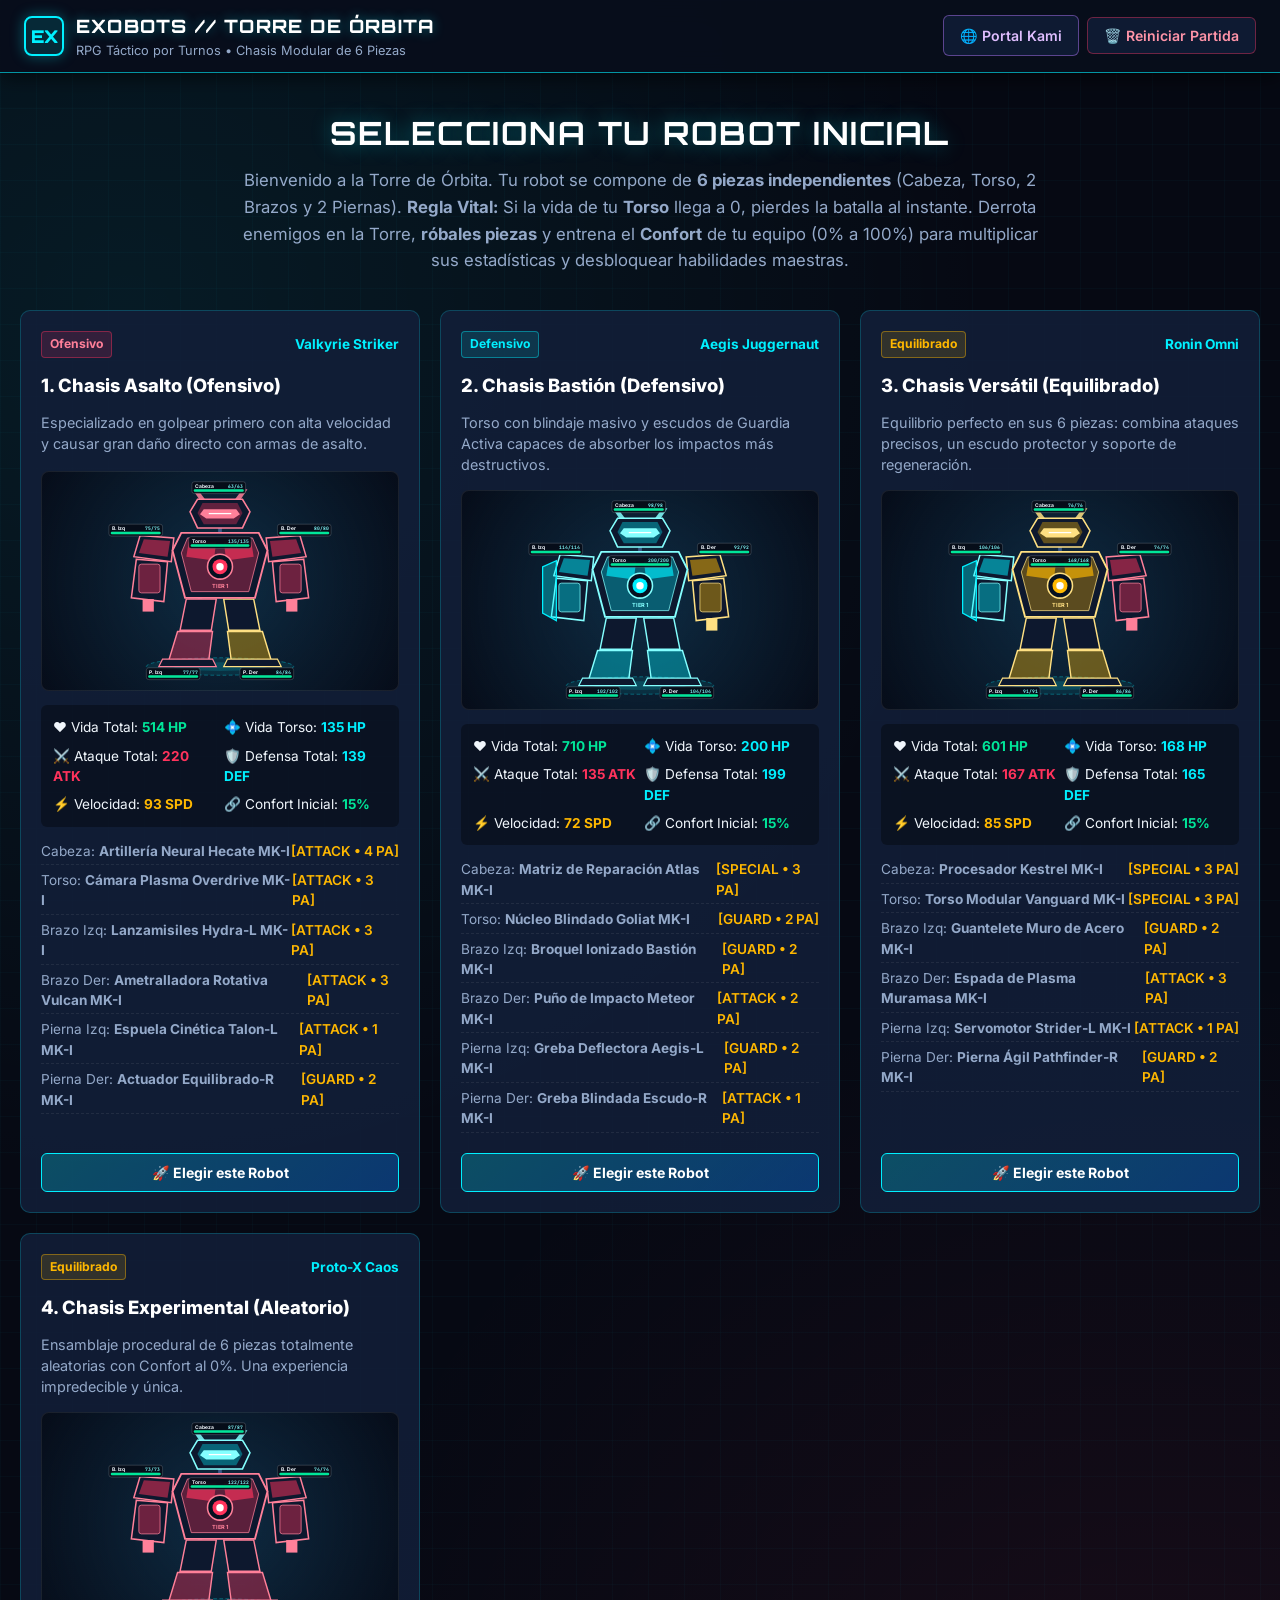
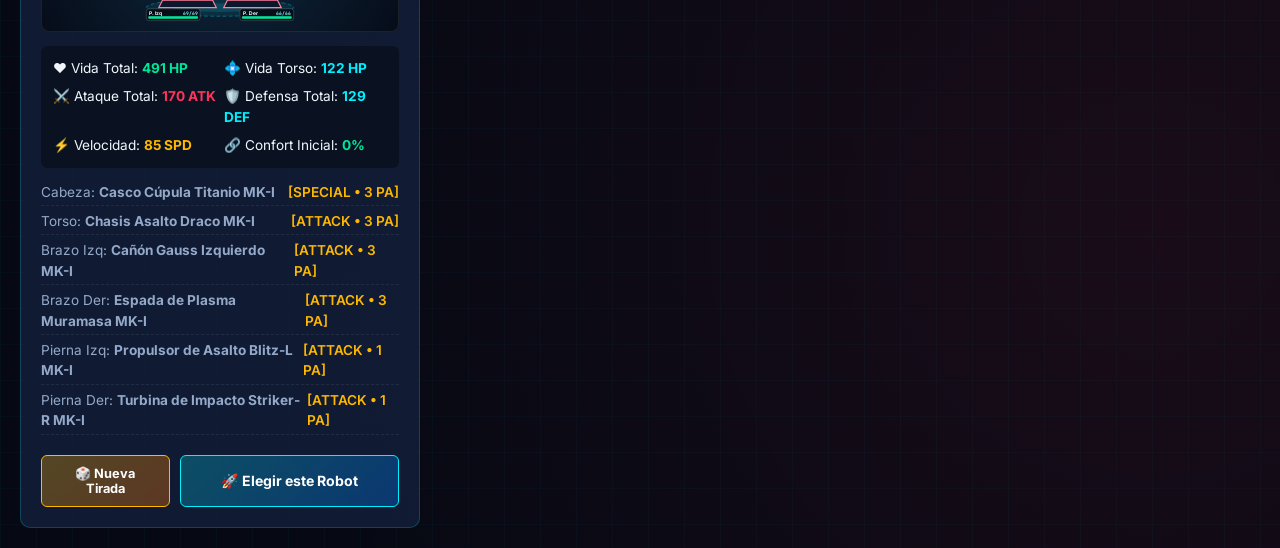
==== commit ec3986cc: "Add pre-battle lobby, reorder combat layout to bottom, and multi-action attack queue" ====
--- a/exobots/index.html
+++ b/exobots/index.html
@@ -59,7 +59,7 @@
       -webkit-font-smoothing: antialiased;
     }
 
-    /* CABECERA PRINCIPAL */
+    /* CABECERA SUPERIOR */
     .hud-header {
       display: flex;
       flex-wrap: wrap;
@@ -100,9 +100,9 @@
 
     .brand-title {
       font-family: var(--font-display);
-      font-size: 1.2rem;
+      font-size: 1.15rem;
       font-weight: 800;
-      letter-spacing: 1.5px;
+      letter-spacing: 1.2px;
       color: #ffffff;
       text-shadow: 0 0 12px rgba(0, 240, 255, 0.4);
     }
@@ -137,7 +137,6 @@
       font-size: 0.78rem;
       text-transform: uppercase;
       font-weight: 600;
-      letter-spacing: 0.5px;
     }
 
     .telemetry-pill .val-credits {
@@ -365,7 +364,173 @@
       padding-bottom: 3px;
     }
 
-    /* BARRA DE PROGRESO DE LA TORRE */
+    /* PANTALLA: LOBBY DE COMBATE */
+    .lobby-grid {
+      display: grid;
+      grid-template-columns: 1.1fr 1.3fr 1.1fr;
+      gap: 20px;
+      align-items: stretch;
+    }
+
+    @media (max-width: 1100px) {
+      .lobby-grid {
+        grid-template-columns: 1fr;
+      }
+    }
+
+    .lobby-center-panel {
+      display: flex;
+      flex-direction: column;
+      align-items: center;
+      justify-content: center;
+      text-align: center;
+      padding: 30px 24px;
+      gap: 20px;
+      background: linear-gradient(180deg, rgba(14, 26, 52, 0.96) 0%, rgba(10, 18, 36, 0.98) 100%);
+      border: 2px solid var(--cyan);
+      box-shadow: 0 0 35px rgba(0, 240, 255, 0.18);
+    }
+
+    .btn-epic-battle {
+      background: linear-gradient(135deg, #00f0ff, #0088ff);
+      color: #061124;
+      font-family: var(--font-display);
+      font-size: 1.25rem;
+      font-weight: 900;
+      letter-spacing: 1.5px;
+      padding: 18px 36px;
+      border-radius: 8px;
+      border: none;
+      cursor: pointer;
+      box-shadow: 0 0 25px rgba(0, 240, 255, 0.5), inset 0 0 10px rgba(255, 255, 255, 0.6);
+      transition: all 0.2s ease;
+      display: flex;
+      align-items: center;
+      gap: 12px;
+    }
+
+    .btn-epic-battle:hover {
+      transform: scale(1.04) translateY(-2px);
+      box-shadow: 0 0 35px rgba(0, 240, 255, 0.75), inset 0 0 14px rgba(255, 255, 255, 0.8);
+      color: #000;
+    }
+
+    /* ARENA DE COMBATE (2 COLUMNAS CARA A CARA) */
+    .combat-arena-split {
+      display: grid;
+      grid-template-columns: 1fr 1fr;
+      gap: 20px;
+      align-items: start;
+    }
+
+    @media (max-width: 950px) {
+      .combat-arena-split {
+        grid-template-columns: 1fr;
+      }
+    }
+
+    /* BARRA DE PLANIFICACIÓN DE TURNO (ACTION QUEUE) */
+    .action-planner-panel {
+      background: linear-gradient(90deg, rgba(14, 28, 56, 0.96), rgba(20, 36, 72, 0.96));
+      border: 2px solid var(--amber);
+      border-radius: 8px;
+      padding: 16px 20px;
+      display: flex;
+      flex-direction: column;
+      gap: 12px;
+      box-shadow: 0 0 20px rgba(255, 184, 0, 0.18);
+    }
+
+    .queue-items-wrap {
+      display: flex;
+      align-items: center;
+      gap: 10px;
+      flex-wrap: wrap;
+      min-height: 48px;
+      background: rgba(0, 0, 0, 0.35);
+      border: 1px dashed rgba(255, 184, 0, 0.35);
+      border-radius: 6px;
+      padding: 8px 12px;
+    }
+
+    .queue-pill {
+      background: rgba(255, 184, 0, 0.15);
+      border: 1px solid var(--amber);
+      color: #fff;
+      padding: 6px 12px;
+      border-radius: 6px;
+      font-size: 0.85rem;
+      font-weight: 600;
+      display: flex;
+      align-items: center;
+      gap: 8px;
+      animation: popIn 0.2s ease-out;
+    }
+
+    @keyframes popIn {
+      from { transform: scale(0.8); opacity: 0; }
+      to { transform: scale(1); opacity: 1; }
+    }
+
+    .queue-remove-btn {
+      background: rgba(255, 51, 92, 0.25);
+      border: 1px solid var(--red);
+      color: #ff99ab;
+      width: 20px;
+      height: 20px;
+      border-radius: 50%;
+      display: flex;
+      align-items: center;
+      justify-content: center;
+      cursor: pointer;
+      font-size: 0.75rem;
+      font-weight: 800;
+      transition: all 0.15s ease;
+    }
+
+    .queue-remove-btn:hover {
+      background: var(--red);
+      color: #fff;
+    }
+
+    .planner-controls {
+      display: flex;
+      align-items: center;
+      justify-content: space-between;
+      gap: 12px;
+      flex-wrap: wrap;
+    }
+
+    .btn-execute-attack {
+      background: linear-gradient(135deg, #ffb800, #ff8800);
+      color: #061220;
+      font-family: var(--font-display);
+      font-size: 1.05rem;
+      font-weight: 900;
+      letter-spacing: 1px;
+      padding: 12px 28px;
+      border-radius: 6px;
+      border: none;
+      cursor: pointer;
+      box-shadow: 0 0 18px rgba(255, 184, 0, 0.5);
+      transition: all 0.18s ease;
+      display: flex;
+      align-items: center;
+      gap: 8px;
+    }
+
+    .btn-execute-attack:hover:not(:disabled) {
+      transform: translateY(-2px);
+      box-shadow: 0 0 24px rgba(255, 184, 0, 0.7);
+    }
+
+    .btn-execute-attack:disabled {
+      opacity: 0.45;
+      cursor: not-allowed;
+      box-shadow: none;
+    }
+
+    /* PISO Y ETAPAS */
     .tower-banner {
       display: flex;
       flex-wrap: wrap;
@@ -419,46 +584,6 @@
       box-shadow: 0 0 16px rgba(255, 51, 92, 0.45);
     }
 
-    /* ARENA DE COMBATE */
-    .combat-arena {
-      display: grid;
-      grid-template-columns: 1.15fr 0.95fr 1.15fr;
-      gap: 18px;
-      align-items: start;
-    }
-
-    @media (max-width: 1200px) {
-      .combat-arena {
-        grid-template-columns: 1fr;
-      }
-    }
-
-    .combatant-header {
-      display: flex;
-      justify-content: space-between;
-      align-items: flex-start;
-      margin-bottom: 12px;
-      gap: 10px;
-    }
-
-    .combatant-name {
-      font-family: var(--font-display);
-      font-size: 1.15rem;
-      font-weight: 800;
-      letter-spacing: 0.8px;
-    }
-
-    .speed-badge {
-      font-family: var(--font-mono);
-      font-size: 0.85rem;
-      font-weight: 700;
-      padding: 4px 10px;
-      border-radius: 6px;
-      background: rgba(0, 240, 255, 0.12);
-      border: 1px solid var(--border-dim);
-      color: var(--cyan);
-    }
-
     /* NÚCLEO TORSO Y PUNTOS DE ACCIÓN */
     .vital-box {
       background: rgba(6, 12, 24, 0.88);
@@ -540,7 +665,7 @@
     /* VISOR MECHA SVG */
     .mecha-stage {
       position: relative;
-      height: 335px;
+      height: 320px;
       background:
         radial-gradient(circle at 50% 45%, rgba(0, 240, 255, 0.1), transparent 70%),
         linear-gradient(180deg, rgba(8, 14, 28, 0.9) 0%, rgba(12, 22, 44, 0.96) 100%);
@@ -549,7 +674,7 @@
       display: flex;
       align-items: center;
       justify-content: center;
-      margin-bottom: 14px;
+      margin-bottom: 12px;
       overflow: hidden;
     }
 
@@ -561,8 +686,8 @@
     .mecha-svg {
       width: 100%;
       height: 100%;
-      max-width: 390px;
-      max-height: 330px;
+      max-width: 380px;
+      max-height: 320px;
       user-select: none;
     }
 
@@ -765,27 +890,18 @@
       border-color: var(--green);
     }
 
-    /* TELEMETRÍA CENTRAL Y REGISTRO DE COMBATE */
-    .tactical-banner {
-      padding: 14px 16px;
-      border-radius: 8px;
-      border: 1px solid var(--border-bright);
-      background: rgba(0, 240, 255, 0.08);
-      margin-bottom: 14px;
-      font-size: 0.92rem;
-      line-height: 1.5;
-    }
-
-    .tactical-banner.targeting {
-      background: rgba(255, 51, 92, 0.16);
-      border-color: var(--red);
-      color: #ffe6ec;
-      animation: alertPulse 1.1s infinite alternate;
-    }
-
-    @keyframes alertPulse {
-      from { box-shadow: 0 0 6px rgba(255, 51, 92, 0.25); }
-      to { box-shadow: 0 0 18px rgba(255, 51, 92, 0.55); }
+    /* TELEMETRÍA Y REGISTRO AL FINAL (PANEL INFERIOR) */
+    .combat-bottom-panel {
+      display: grid;
+      grid-template-columns: 1fr 1.25fr;
+      gap: 18px;
+      align-items: stretch;
+    }
+
+    @media (max-width: 1000px) {
+      .combat-bottom-panel {
+        grid-template-columns: 1fr;
+      }
     }
 
     .inspector-box {
@@ -793,12 +909,12 @@
       border: 1px solid rgba(255, 255, 255, 0.1);
       border-radius: 8px;
       padding: 14px;
-      margin-bottom: 14px;
       font-size: 0.9rem;
+      height: 100%;
     }
 
     .combat-log {
-      height: 360px;
+      height: 280px;
       overflow-y: auto;
       background: rgba(5, 10, 20, 0.96);
       border: 1px solid rgba(0, 240, 255, 0.2);
@@ -1020,7 +1136,8 @@
     </div>
 
     <nav class="hud-nav">
-      <button class="nav-tab active" id="nav-btn-combat" onclick="window.App.switchScreen('combat')" style="display: none;">⚔️ Torre de Combate</button>
+      <button class="nav-tab active" id="nav-btn-lobby" onclick="window.App.switchScreen('lobby')" style="display: none;">🚪 Puesto de Mando (Lobby)</button>
+      <button class="nav-tab" id="nav-btn-combat" onclick="window.App.switchScreen('combat')" style="display: none;">⚔️ Arena de Combate</button>
       <button class="nav-tab" id="nav-btn-garage" onclick="window.App.switchScreen('garage')" style="display: none;">🔧 Garaje (<span id="nav-inv-count">0</span>)</button>
       <button class="nav-tab" id="nav-btn-shop" onclick="window.App.switchScreen('shop')" style="display: none;">🛒 Tienda Orbital</button>
       <a href="../index.html" class="nav-tab portal-link" title="Volver al Portal de Juegos Kami">🌐 Portal Kami</a>
@@ -1044,28 +1161,104 @@
       <div id="starter-cards-container" class="starter-grid"></div>
     </section>
 
-    <!-- 2. PANTALLA: TORRE DE COMBATE -->
-    <section id="screen-combat" class="screen">
+    <!-- 2. PANTALLA: LOBBY PREVIO AL COMBATE -->
+    <section id="screen-lobby" class="screen">
       <div class="tower-banner">
         <div>
-          <div style="font-family: var(--font-display); font-size: 1.1rem; color: #ffffff; letter-spacing: 0.8px;">
-            <span id="tower-floor-title">TORRE DE ÓRBITA — PISO 1</span>
-            <span id="tower-tier-badge" style="margin-left: 8px; font-size: 0.85rem; color: var(--cyan); font-family: var(--font-mono);">[Tier 1]</span>
+          <div style="font-family: var(--font-display); font-size: 1.15rem; color: #ffffff; letter-spacing: 0.8px;">
+            <span id="lobby-floor-title">TORRE DE ÓRBITA — PISO 1</span>
+            <span id="lobby-tier-badge" style="margin-left: 8px; font-size: 0.85rem; color: var(--cyan); font-family: var(--font-mono);">[Tier 1]</span>
           </div>
-          <div style="font-size: 0.9rem; color: var(--text-muted); margin-top: 3px;" id="tower-subtitle">
-            Cada piso consta de 5 combates seguidos. Vencer al Jefe del Combate 5 desbloquea el siguiente piso.
+          <div style="font-size: 0.9rem; color: var(--text-muted); margin-top: 3px;">
+            Sala de despliegue táctico. Revisa tu robot, calibra tus piezas o entra a la arena cuando estés listo.
           </div>
         </div>
-        <div class="stage-track" id="tower-stage-track"></div>
+        <div class="stage-track" id="lobby-stage-track"></div>
       </div>
 
-      <div class="combat-arena">
-        <!-- COLUMNA: ROBOT JUGADOR -->
+      <div class="lobby-grid">
+        <!-- IZQUIERDA: TU ROBOT LISTO -->
+        <div class="cyber-panel">
+          <div class="panel-header">
+            <div class="panel-title">🤖 Tu Robot Listo</div>
+            <button class="cyber-btn" style="padding: 5px 12px; font-size: 0.8rem;" onclick="window.App.switchScreen('garage')">🔧 Ir al Garaje</button>
+          </div>
+          <div class="mecha-stage" id="lobby-player-svg-stage" style="height: 280px;"></div>
+          <div id="lobby-player-stats-box" style="font-size: 0.88rem; line-height: 1.6; background: rgba(0,0,0,0.35); padding: 12px; border-radius: 6px;"></div>
+        </div>
+
+        <!-- CENTRO: DESPLIEGUE Y BOTÓN DE INICIAR PELEA -->
+        <div class="cyber-panel lobby-center-panel">
+          <div style="font-size: 0.85rem; text-transform: uppercase; letter-spacing: 1.5px; color: var(--amber); font-weight: 700;">
+            🛰️ TRANSMISIÓN DE SECTOR ENLACE ACTIVO
+          </div>
+
+          <h2 style="font-family: var(--font-display); font-size: 1.8rem; color: #ffffff; letter-spacing: 1px;" id="lobby-vs-title">
+            COMBATE INMINENTE
+          </h2>
+
+          <div style="font-size: 1rem; color: var(--text-muted); max-width: 440px;" id="lobby-vs-desc">
+            Enfrentamiento en la Torre. Si vences, subirás el Confort de tus piezas y podrás robarle 1 pieza al enemigo.
+          </div>
+
+          <button class="btn-epic-battle" onclick="window.App.startBattleFromLobby()">
+            ⚔️ INICIAR PELEA
+          </button>
+
+          <div style="display: flex; gap: 12px; margin-top: 8px;">
+            <button class="cyber-btn amber" style="font-size: 0.84rem; padding: 8px 16px;" onclick="window.App.switchScreen('shop')">
+              🛒 Mercado Negro
+            </button>
+            <button class="cyber-btn" style="font-size: 0.84rem; padding: 8px 16px;" onclick="window.App.switchScreen('garage')">
+              🔩 Modificar Piezas
+            </button>
+          </div>
+        </div>
+
+        <!-- DERECHA: RADAR / HOSTIL DETECTADO -->
+        <div class="cyber-panel">
+          <div class="panel-header">
+            <div class="panel-title" style="color: var(--red);">🎯 Hostil Detectado</div>
+            <span id="lobby-enemy-badge" style="font-family: var(--font-mono); font-size: 0.8rem; color: var(--red); font-weight: 700;">AMENAZA</span>
+          </div>
+          <div class="mecha-stage" id="lobby-enemy-svg-stage" style="height: 280px; border-color: rgba(255, 51, 92, 0.35);"></div>
+          <div id="lobby-enemy-stats-box" style="font-size: 0.88rem; line-height: 1.6; background: rgba(0,0,0,0.35); padding: 12px; border-radius: 6px;"></div>
+        </div>
+      </div>
+    </section>
+
+    <!-- 3. PANTALLA: ARENA DE COMBATE -->
+    <section id="screen-combat" class="screen">
+      <!-- CABECERA DE COMBATE (RONDA, VELOCIDAD Y RETIRADA) -->
+      <div class="tower-banner">
+        <div>
+          <div style="font-family: var(--font-display); font-size: 1.1rem; color: #ffffff;">
+            <span id="tower-floor-title">TORRE DE ÓRBITA — PISO 1</span>
+            <span id="combat-round-badge" style="margin-left: 10px; color: var(--amber); font-weight: 700;">Ronda 1</span>
+          </div>
+          <div style="font-size: 0.86rem; color: var(--text-muted); margin-top: 2px;" id="turn-order-text">
+            Calculando orden de turno...
+          </div>
+        </div>
+
+        <div style="display: flex; align-items: center; gap: 12px;">
+          <span id="active-turn-pill" style="font-family: var(--font-display); font-size: 0.95rem; font-weight: 800; color: var(--cyan); background: rgba(0,240,255,0.12); padding: 6px 14px; border-radius: 6px; border: 1px solid var(--border-dim);">
+            TU TURNO
+          </span>
+          <button class="cyber-btn" style="padding: 6px 12px; font-size: 0.8rem;" onclick="window.App.switchScreen('lobby')">
+            🚪 Volver al Lobby
+          </button>
+        </div>
+      </div>
+
+      <!-- FILA SUPERIOR: LOS DOS ROBOTS CARA A CARA (FRENTE A FRENTE) -->
+      <div class="combat-arena-split">
+        <!-- COLUMNA IZQUIERDA: TU ROBOT -->
         <div class="cyber-panel" id="player-combat-panel">
           <div class="combatant-header">
             <div>
               <div class="combatant-name" style="color: var(--cyan);" id="player-combat-name">TU ROBOT</div>
-              <div style="font-size: 0.85rem; color: var(--text-muted);" id="player-combat-sub">Chasis Operativo</div>
+              <div style="font-size: 0.85rem; color: var(--text-muted);" id="player-combat-sub">Chasis Aliado</div>
             </div>
             <div class="speed-badge" id="player-combat-spd">⚡ Velocidad: 0 SPD</div>
           </div>
@@ -1092,51 +1285,14 @@
 
           <div class="mecha-stage" id="player-svg-stage"></div>
 
-          <div style="display: flex; justify-content: space-between; align-items: center; margin-bottom: 10px;">
-            <span style="font-weight: 700; font-size: 0.88rem; color: var(--cyan);">TUS 6 PIEZAS (Haz clic para usar)</span>
-            <button class="cyber-btn amber" id="btn-end-turn" onclick="window.App.endPlayerTurn()" style="padding: 7px 14px; font-size: 0.8rem;">
-              ⏭️ Terminar Turno (Ahorrar PA)
-            </button>
+          <div style="font-weight: 700; font-size: 0.88rem; color: var(--cyan); margin-bottom: 8px;">
+            TUS PIEZAS (Haz clic para planificar acción)
           </div>
 
           <div class="parts-deck" id="player-parts-deck"></div>
         </div>
 
-        <!-- COLUMNA: REGISTRO Y TELEMETRÍA TÁCTICA -->
-        <div class="cyber-panel">
-          <div class="panel-header">
-            <div class="panel-title">📡 Registro y Guía Táctica</div>
-            <span id="combat-round-badge" style="font-family: var(--font-mono); font-size: 0.85rem; color: var(--amber); font-weight: 700;">Ronda 1</span>
-          </div>
-
-          <div id="combat-order-banner" style="background: rgba(0,0,0,0.35); border: 1px solid rgba(255,255,255,0.08); padding: 9px 12px; border-radius: 6px; margin-bottom: 12px; font-size: 0.84rem; display: flex; justify-content: space-between; align-items: center;">
-            <span id="turn-order-text">Calculando orden de turno...</span>
-            <span id="active-turn-pill" style="color: var(--cyan); font-weight: 700;">TU TURNO</span>
-          </div>
-
-          <div class="tactical-banner" id="combat-action-banner">
-            Selecciona una de tus piezas para atacar, activar guardia defensiva o usar una habilidad táctica.
-          </div>
-
-          <div class="inspector-box" id="combat-part-inspector">
-            <div style="color: var(--text-muted); font-size: 0.88rem; line-height: 1.5;">
-              💡 <strong>Cómo funciona el combate:</strong><br>
-              • <strong>Ataque:</strong> Selecciona un arma tuya y luego haz clic en qué pieza del enemigo quieres golpear.<br>
-              • <strong>Guardia:</strong> Activa un escudo de intercepción que protege a tu robot absorbiendo el siguiente impacto.<br>
-              • <strong>Confort:</strong> Cada victoria entrena tus piezas hasta +50% de estadísticas.
-            </div>
-          </div>
-
-          <div style="display: flex; justify-content: space-between; align-items: center; margin-bottom: 8px;">
-            <span style="font-size: 0.82rem; font-weight: 700; color: var(--text-muted); text-transform: uppercase;">Consola de Combate en Vivo</span>
-            <button onclick="window.App.exportCombatEventsJSON()" style="background: transparent; border: 1px solid var(--border-dim); color: var(--cyan); font-family: var(--font-mono); font-size: 0.72rem; padding: 3px 8px; border-radius: 4px; cursor: pointer;" title="Inspeccionar datos serializables para multijugador online">
-              { } Ver JSON Online
-            </button>
-          </div>
-          <div class="combat-log" id="combat-log"></div>
-        </div>
-
-        <!-- COLUMNA: ROBOT ENEMIGO -->
+        <!-- COLUMNA DERECHA: ROBOT ENEMIGO -->
         <div class="cyber-panel" id="enemy-combat-panel">
           <div class="combatant-header">
             <div>
@@ -1168,30 +1324,96 @@
 
           <div class="mecha-stage" id="enemy-svg-stage"></div>
 
-          <div style="display: flex; justify-content: space-between; align-items: center; margin-bottom: 10px;">
-            <span style="font-weight: 700; font-size: 0.88rem; color: var(--red);">PIEZAS ENEMIGAS (Haz clic para dispararles)</span>
+          <div style="display: flex; justify-content: space-between; align-items: center; margin-bottom: 8px;">
+            <span style="font-weight: 700; font-size: 0.88rem; color: var(--red);">PIEZAS ENEMIGAS (Haz clic para objetivo)</span>
             <span style="font-size: 0.8rem; color: var(--text-muted);" id="enemy-guard-summary">Sin Guardia</span>
           </div>
 
           <div class="parts-deck" id="enemy-parts-deck"></div>
         </div>
       </div>
+
+      <!-- FILA MEDIA: PLANIFICADOR DE ACCIONES Y BOTÓN ATACAR -->
+      <div class="action-planner-panel" id="action-planner-panel">
+        <div style="display: flex; justify-content: space-between; align-items: center; flex-wrap: wrap; gap: 8px;">
+          <div>
+            <strong style="color: var(--amber); font-size: 0.95rem;">🎯 Planificador del Turno:</strong>
+            <span style="font-size: 0.88rem; color: var(--text-muted); margin-left: 6px;">
+              Elige tus acciones y pulsa <strong>ATACAR</strong> para ejecutarlas en secuencia.
+            </span>
+          </div>
+          <div id="planner-ap-summary" style="font-family: var(--font-mono); font-size: 0.9rem; color: var(--amber); font-weight: 700;">
+            PA Disponibles: 4 / 10
+          </div>
+        </div>
+
+        <!-- COLA DE ACCIONES SELECCIONADAS -->
+        <div class="queue-items-wrap" id="queue-items-wrap">
+          <span style="color: var(--text-muted); font-size: 0.86rem;" id="queue-empty-msg">
+            No has seleccionado acciones todavía. Haz clic en tus piezas para planificar ataques o guardias.
+          </span>
+        </div>
+
+        <!-- CONTROLES: BOTÓN ATACAR Y TERMINAR TURNO -->
+        <div class="planner-controls">
+          <div style="display: flex; gap: 8px;">
+            <button class="cyber-btn red" style="padding: 8px 14px; font-size: 0.82rem;" id="btn-clear-queue" onclick="window.App.clearPlannedQueue()" disabled>
+              🔄 Limpiar Plan
+            </button>
+            <button class="cyber-btn" style="padding: 8px 16px; font-size: 0.82rem;" id="btn-end-turn-direct" onclick="window.App.endPlayerTurn()">
+              ⏭️ Terminar Turno (Ahorrar PA)
+            </button>
+          </div>
+
+          <button class="btn-execute-attack" id="btn-execute-attack" onclick="window.App.executePlannedTurn()" disabled>
+            ⚔️ ATACAR (Ejecutar Acciones)
+          </button>
+        </div>
+      </div>
+
+      <!-- FILA INFERIOR (AL FINAL): REGISTRO TÁCTICO Y CONSOLA DE COMBATE -->
+      <div class="cyber-panel">
+        <div class="panel-header">
+          <div class="panel-title">📡 Registro y Guía Táctica del Combate</div>
+          <button onclick="window.App.exportCombatEventsJSON()" style="background: transparent; border: 1px solid var(--border-dim); color: var(--cyan); font-family: var(--font-mono); font-size: 0.75rem; padding: 4px 10px; border-radius: 4px; cursor: pointer;">
+            { } Ver JSON Online
+          </button>
+        </div>
+
+        <div class="combat-bottom-panel">
+          <!-- DETALLES DE PIEZA (INSPECTOR) -->
+          <div class="inspector-box" id="combat-part-inspector">
+            <div style="color: var(--text-muted); font-size: 0.88rem; line-height: 1.5;">
+              💡 <strong>Instrucciones de Combate:</strong><br>
+              1. Haz clic en una de tus armas de <strong>Ataque</strong> y luego elige qué pieza enemiga quieres golpear.<br>
+              2. O haz clic en un escudo para activar <strong>Guardia</strong> (bloqueará el próximo impacto).<br>
+              3. Puedes añadir varias acciones si tienes PA suficientes, y luego presiona <strong>ATACAR</strong>.
+            </div>
+          </div>
+
+          <!-- CONSOLA DE LOG EN VIVO -->
+          <div>
+            <div style="font-size: 0.8rem; font-weight: 700; color: var(--text-muted); margin-bottom: 6px; text-transform: uppercase;">
+              Registro de Impactos y Turnos en Vivo
+            </div>
+            <div class="combat-log" id="combat-log"></div>
+          </div>
+        </div>
+      </div>
     </section>
 
-    <!-- 3. PANTALLA: GARAJE Y TALLER -->
+    <!-- 4. PANTALLA: GARAJE Y TALLER -->
     <section id="screen-garage" class="screen">
       <div class="garage-grid">
-        <!-- IZQUIERDA: VISOR DEL ROBOT Y ESTADÍSTICAS TOTALES -->
         <div class="cyber-panel">
           <div class="panel-header">
             <div class="panel-title">🤖 Tu Robot Ensamblado</div>
-            <button class="cyber-btn" style="padding: 6px 12px; font-size: 0.8rem;" onclick="window.App.switchScreen('combat')">⚔️ Ir a Pelear</button>
+            <button class="cyber-btn" style="padding: 6px 12px; font-size: 0.8rem;" onclick="window.App.switchScreen('lobby')">🚪 Volver al Lobby</button>
           </div>
           <div class="mecha-stage" id="garage-svg-stage" style="height: 310px;"></div>
           <div id="garage-total-stats" style="display: flex; flex-direction: column; gap: 10px;"></div>
         </div>
 
-        <!-- CENTRO: LAS 6 RANURAS EQUIPADAS -->
         <div class="cyber-panel">
           <div class="panel-header">
             <div class="panel-title">🔩 Tus 6 Piezas Equipadas</div>
@@ -1200,7 +1422,6 @@
           <div class="slot-list" id="garage-equipped-list"></div>
         </div>
 
-        <!-- DERECHA: ALMACÉN DE PIEZAS -->
         <div class="cyber-panel">
           <div class="panel-header">
             <div class="panel-title">📦 Almacén de Piezas (<span id="garage-inv-total">0</span>)</div>
@@ -1214,7 +1435,7 @@
       </div>
     </section>
 
-    <!-- 4. PANTALLA: TIENDA ORBITAL -->
+    <!-- 5. PANTALLA: TIENDA ORBITAL -->
     <section id="screen-shop" class="screen">
       <div class="cyber-panel">
         <div class="panel-header">
@@ -1228,7 +1449,7 @@
             <button class="cyber-btn amber" id="btn-refresh-shop" onclick="window.App.refreshShopStock(true)">
               🔄 Nuevas Piezas (₡ 40)
             </button>
-            <button class="cyber-btn" onclick="window.App.switchScreen('combat')">⚔️ Volver a la Torre</button>
+            <button class="cyber-btn" onclick="window.App.switchScreen('lobby')">🚪 Volver al Lobby</button>
           </div>
         </div>
         <div class="shop-grid" id="shop-items-grid"></div>
@@ -1278,7 +1499,7 @@
       <div style="background: var(--red-dim); border: 1px solid var(--red); padding: 14px; border-radius: 8px; font-size: 0.9rem; margin-bottom: 20px;" id="defeat-penalty-box"></div>
       <div style="display: flex; justify-content: flex-end; gap: 12px;">
         <button class="cyber-btn" onclick="window.App.closeDefeatModal('garage')">🔧 Ir al Garaje</button>
-        <button class="cyber-btn red" onclick="window.App.closeDefeatModal('combat')">🔄 Reintentar Combate</button>
+        <button class="cyber-btn red" onclick="window.App.closeDefeatModal('lobby')">🚪 Volver al Lobby</button>
       </div>
     </div>
   </div>
@@ -1297,8 +1518,7 @@
     /**
      * ============================================================================
      * EXOBOTS // TORRE DE ÓRBITA — MOTOR MODULAR ES6+
-     * Arquitectura desacoplada: Eventos serializables en JSON (preparado para
-     * Firebase Realtime Database) y Renderizador UI/SVG interactivo.
+     * Con Lobby previo, registro al pie y planificador de acciones múltiples + ATACAR.
      * ============================================================================
      */
 
@@ -1319,9 +1539,6 @@
       BALANCED:  { key: 'BALANCED',  label: 'Equilibrado', color: '#ffb800', stroke: '#ffe082', glow: 'rgba(255,184,0,0.45)' }
     };
 
-    /**
-     * 1. BUS DE EVENTOS (Pub/Sub)
-     */
     class EventBus {
       constructor() {
         this.listeners = {};
@@ -1338,13 +1555,6 @@
       }
     }
 
-    /**
-     * 2. MECÁNICAS DE CONFORT Y ESTADÍSTICAS EFECTIVAS
-     * - +0.5% por cada 1% de Confort a todas las estadísticas base (hasta +50% al 100%).
-     * - passiveDef = 25% de la DEF efectiva.
-     * - Hito 50%: Desbloquea un bono pasivo menor mientras la pieza no esté destruida.
-     * - Hito 100%: Desbloquea la maestría especial de la pieza.
-     */
     class PartMechanics {
       static getComfortMultiplier(comfort = 0) {
         const clamped = Math.max(0, Math.min(100, Number(comfort) || 0));
@@ -1441,9 +1651,6 @@
       }
     }
 
-    /**
-     * 3. GENERADOR PROCEDURAL DE PIEZAS Y ENEMIGOS DE LA TORRE
-     */
     class PartGenerator {
       static CatalogNames = {
         head: {
@@ -1626,7 +1833,6 @@
       }
 
       static createStarterPresets() {
-        // 1. Chasis Asalto (Ofensivo)
         const assaultParts = {
           head:     PartGenerator.generatePart({ slot: 'head',     tier: 1, archetype: 'OFFENSIVE', comfort: 15, forcedActionType: 'ATTACK' }),
           torso:    PartGenerator.generatePart({ slot: 'torso',    tier: 1, archetype: 'OFFENSIVE', comfort: 15, forcedActionType: 'ATTACK' }),
@@ -1636,7 +1842,6 @@
           rightLeg: PartGenerator.generatePart({ slot: 'rightLeg', tier: 1, archetype: 'BALANCED',  comfort: 15, forcedActionType: 'GUARD' })
         };
 
-        // 2. Chasis Bastión (Defensivo)
         const bastionParts = {
           head:     PartGenerator.generatePart({ slot: 'head',     tier: 1, archetype: 'DEFENSIVE', comfort: 15, forcedActionType: 'SPECIAL' }),
           torso:    PartGenerator.generatePart({ slot: 'torso',    tier: 1, archetype: 'DEFENSIVE', comfort: 15, forcedActionType: 'GUARD' }),
@@ -1646,7 +1851,6 @@
           rightLeg: PartGenerator.generatePart({ slot: 'rightLeg', tier: 1, archetype: 'DEFENSIVE', comfort: 15, forcedActionType: 'ATTACK' })
         };
 
-        // 3. Chasis Versátil (Equilibrado)
         const versatileParts = {
           head:     PartGenerator.generatePart({ slot: 'head',     tier: 1, archetype: 'BALANCED',  comfort: 15, forcedActionType: 'SPECIAL' }),
           torso:    PartGenerator.generatePart({ slot: 'torso',    tier: 1, archetype: 'BALANCED',  comfort: 15, forcedActionType: 'SPECIAL' }),
@@ -1656,7 +1860,6 @@
           rightLeg: PartGenerator.generatePart({ slot: 'rightLeg', tier: 1, archetype: 'BALANCED',  comfort: 15, forcedActionType: 'GUARD' })
         };
 
-        // 4. Chasis Experimental (Aleatorio - Confort 0%)
         const experimentalParts = {};
         for (const slot of SLOTS_ORDER) {
           experimentalParts[slot] = PartGenerator.generatePart({
@@ -1779,9 +1982,6 @@
       }
     }
 
-    /**
-     * 4. SISTEMA DE COMBOS Y ADAPTADOR DE RED SERIALIZABLE
-     */
     class ComboSystem {
       static evaluateTurnChain(actionsInTurn) {
         if (!actionsInTurn || actionsInTurn.length < 2) return null;
@@ -1840,9 +2040,6 @@
       }
     }
 
-    /**
-     * 5. MOTOR DE COMBATE POR TURNOS (CombatEngine)
-     */
     class CombatEngine {
       constructor(eventBus) {
         this.eventBus = eventBus;
@@ -2029,7 +2226,6 @@
         });
         const activeCombo = ComboSystem.evaluateTurnChain(this.state.actionsThisTurn);
 
-        // 1. ACCIÓN DE GUARDIA (GUARD)
         if (part.actionType === 'GUARD') {
           part.guardCharges = (part.guardCharges || 0) + 1;
           this.logEvent('guard',
@@ -2047,7 +2243,6 @@
           return { ok: true, state: this.getSerializableState() };
         }
 
-        // 2. ACCIÓN ESPECIAL (SPECIAL)
         if (part.actionType === 'SPECIAL') {
           let masteryMsg = '';
           if (attackerEff.unlocked100) {
@@ -2107,7 +2302,6 @@
           return { ok: true, state: this.getSerializableState() };
         }
 
-        // 3. ACCIÓN DE ATAQUE (ATTACK)
         const validTargetSlot = (targetSlot && defender.parts[targetSlot] && !defender.parts[targetSlot].isDestroyed)
           ? targetSlot
           : 'torso';
@@ -2129,11 +2323,8 @@
         const activeGuards = this.getActiveGuards(opponentKey);
 
         if (activeGuards.length > 0) {
-          // INTERCEPCIÓN POR GUARDIA ACTIVA
           const guardPart = activeGuards[0];
           const guardEff = PartMechanics.computeEffectiveStats(guardPart, defender.buffs);
-
-          // Daño = Math.max(1, Ataque_Efectivo_Atacante - Defensa_Efectiva_PiezaGuardia)
           const damage = Math.max(1, effectiveAtk - guardEff.def);
 
           guardPart.guardCharges = Math.max(0, guardPart.guardCharges - 1);
@@ -2170,10 +2361,7 @@
             destroyed: destroyedGuard
           });
         } else {
-          // IMPACTO DIRECTO (Aplica Defensa Pasiva = 25% de DEF)
           const targetEff = PartMechanics.computeEffectiveStats(intendedTarget, defender.buffs);
-
-          // Daño = Math.max(1, Ataque_Efectivo_Atacante - PassiveDef_Efectiva_Objetivo)
           const damage = Math.max(1, effectiveAtk - targetEff.passiveDef);
           const destroyedTarget = this.applyDamageToPart(defender, intendedTarget, damage);
 
@@ -2370,9 +2558,6 @@
       }
     }
 
-    /**
-     * 6. ESTADO GENERAL Y PERSISTENCIA (GameState)
-     */
     class GameState {
       static STORAGE_KEY = 'exobots_orbital_save_v1';
 
@@ -2621,9 +2806,6 @@
       }
     }
 
-    /**
-     * 7. RENDERIZADOR VISUAL SVG DE LOS ROBOTS (MechaSVGRenderer)
-     */
     class MechaSVGRenderer {
       static renderMechaSVG(partsMap, options = {}) {
         const {
@@ -2788,9 +2970,6 @@
       }
     }
 
-    /**
-     * 8. CONTROLADOR DE INTERFAZ Y FLUJO DE JUEGO (AppController)
-     */
     class AppController {
       constructor() {
         this.eventBus = new EventBus();
@@ -2804,6 +2983,10 @@
         this.garageSlotFilter = 'ALL';
         this.activeEnemyData = null;
         this.aiTurnTimer = null;
+
+        // Cola de acciones planificadas para el turno del jugador
+        this.plannedActions = [];
+        this.isExecutingQueue = false;
 
         this.bindEngineEvents();
       }
@@ -2819,8 +3002,7 @@
         if (hasSave) {
           this.showMainNavigation(true);
           this.updateTopHud();
-          this.switchScreen('combat');
-          this.startFloorStageCombat();
+          this.switchScreen('lobby');
         } else {
           this.showMainNavigation(false);
           this.renderStarterSelection();
@@ -2848,13 +3030,18 @@
 
         this.eventBus.on('TURN_STARTED', (ev) => {
           this.selectedPlayerSlot = null;
+          this.plannedActions = [];
+          this.isExecutingQueue = false;
           this.renderCombatView();
+
           if (ev.actor === 'enemy' && !this.combatEngine.state.isFinished) {
             this.runEnemyAITurn();
           }
         });
 
         this.eventBus.on('COMBAT_ENDED', (ev) => {
+          this.isExecutingQueue = false;
+          this.plannedActions = [];
           if (this.aiTurnTimer) {
             clearTimeout(this.aiTurnTimer);
             this.aiTurnTimer = null;
@@ -2877,6 +3064,7 @@
       showMainNavigation(visible) {
         const display = visible ? 'inline-flex' : 'none';
         document.getElementById('hud-telemetry-bar').style.display = visible ? 'flex' : 'none';
+        document.getElementById('nav-btn-lobby').style.display = display;
         document.getElementById('nav-btn-combat').style.display = display;
         document.getElementById('nav-btn-garage').style.display = display;
         document.getElementById('nav-btn-shop').style.display = display;
@@ -2888,14 +3076,16 @@
         const target = document.getElementById(`screen-${screenName}`);
         if (target) target.classList.add('active');
 
-        ['combat', 'garage', 'shop'].forEach(tab => {
+        ['lobby', 'combat', 'garage', 'shop'].forEach(tab => {
           const btn = document.getElementById(`nav-btn-${tab}`);
           if (btn) btn.classList.toggle('active', tab === screenName);
         });
 
-        if (screenName === 'combat') {
+        if (screenName === 'lobby') {
+          this.renderLobbyView();
+        } else if (screenName === 'combat') {
           if (!this.combatEngine.state || this.combatEngine.state.isFinished) {
-            this.startFloorStageCombat();
+            this.startBattleFromLobby();
           } else {
             this.renderCombatView();
           }
@@ -2996,8 +3186,7 @@
         this.gameState.initNewGameWithStarter(chosen);
         this.showMainNavigation(true);
         this.updateTopHud();
-        this.switchScreen('combat');
-        this.startFloorStageCombat();
+        this.switchScreen('lobby');
       }
 
       changeFloor(floorNumber) {
@@ -3007,41 +3196,34 @@
         }
         this.gameState.setFloor(floorNumber);
         this.updateTopHud();
-        if (this.currentScreen === 'combat') {
-          this.startFloorStageCombat();
+        this.activeEnemyData = null;
+        if (this.currentScreen === 'lobby') {
+          this.renderLobbyView();
         } else if (this.currentScreen === 'shop') {
           this.renderShopView();
         }
       }
 
-      startFloorStageCombat() {
+      /**
+       * PANTALLA: LOBBY PREVIO AL COMBATE
+       */
+      renderLobbyView() {
         const data = this.gameState.data;
         if (!data) return;
 
-        if (this.aiTurnTimer) {
-          clearTimeout(this.aiTurnTimer);
-          this.aiTurnTimer = null;
-        }
-
-        this.selectedPlayerSlot = null;
-        this.activeEnemyData = PartGenerator.generateEnemy(data.currentFloor, data.currentStage);
-
-        document.getElementById('combat-log').innerHTML = '';
-        this.combatEngine.initCombat(data.equipped, this.activeEnemyData);
-        this.renderTowerHeader();
-        this.renderCombatView();
-
-        if (this.combatEngine.state.activeActor === 'enemy') {
-          this.runEnemyAITurn();
-        }
-      }
-
-      renderTowerHeader() {
-        const data = this.gameState.data;
-        document.getElementById('tower-floor-title').textContent = `TORRE DE ÓRBITA — PISO ${data.currentFloor}`;
-        document.getElementById('tower-tier-badge').textContent = `[Tier ${data.currentFloor} • Récord: Piso ${data.maxFloorUnlocked}]`;
-
-        const track = document.getElementById('tower-stage-track');
+        // Generar o recuperar datos del enemigo del piso y etapa actual
+        if (!this.activeEnemyData || this.activeEnemyData.floor !== data.currentFloor || this.activeEnemyData.stage !== data.currentStage) {
+          this.activeEnemyData = PartGenerator.generateEnemy(data.currentFloor, data.currentStage);
+        }
+
+        const enemy = this.activeEnemyData;
+        const isBoss = enemy.isBoss;
+
+        document.getElementById('lobby-floor-title').textContent = `TORRE DE ÓRBITA — PISO ${data.currentFloor}`;
+        document.getElementById('lobby-tier-badge').textContent = `[Tier ${data.currentFloor} • Récord: Piso ${data.maxFloorUnlocked}]`;
+
+        // Tracker de etapas en el Lobby
+        const track = document.getElementById('lobby-stage-track');
         track.innerHTML = '';
         for (let s = 1; s <= 5; s++) {
           const node = document.createElement('div');
@@ -3055,17 +3237,97 @@
             : `${s < data.currentStage ? '✔' : '⚔️'} Combate ${s}/5`;
           track.appendChild(node);
         }
-      }
-
+
+        // 1. Robot del jugador en el Lobby
+        document.getElementById('lobby-player-svg-stage').innerHTML = MechaSVGRenderer.renderMechaSVG(data.equipped, {
+          actor: 'player',
+          interactive: false
+        });
+
+        let totalHp = 0, totalAtk = 0, totalDef = 0, totalSpd = 0;
+        for (const s of SLOTS_ORDER) {
+          const eff = PartMechanics.computeEffectiveStats(data.equipped[s]);
+          totalHp += eff.maxHp;
+          totalAtk += eff.atk;
+          totalDef += eff.def;
+          totalSpd += eff.spd;
+        }
+
+        document.getElementById('lobby-player-stats-box').innerHTML = `
+          <div>Chasis: <strong style="color:#ffffff">${data.chassisName}</strong></div>
+          <div>💠 Vida Torso: <strong style="color:var(--cyan)">${PartMechanics.computeEffectiveStats(data.equipped.torso).maxHp} HP</strong></div>
+          <div>❤️ Vida Total: <strong>${totalHp} HP</strong> • ⚔️ Ataque: <strong>${totalAtk}</strong></div>
+          <div>🛡️ Defensa: <strong>${totalDef}</strong> • ⚡ Velocidad: <strong style="color:var(--amber)">${totalSpd} SPD</strong></div>
+        `;
+
+        // 2. Centro: Datos del Enfrentamiento
+        document.getElementById('lobby-vs-title').textContent = isBoss
+          ? `💀 JEFE DEL PISO ${data.currentFloor}`
+          : `COMBATE ${data.currentStage} DE 5`;
+
+        document.getElementById('lobby-vs-desc').innerHTML = isBoss
+          ? `¡Combate decisivo! Vencer a <strong>${enemy.name}</strong> desbloqueará el Piso ${data.currentFloor + 1} y te otorgará piezas de alto calibre.`
+          : `Rival hostil detectado en el sector. Supera esta batalla para avanzar hacia el Guardián de la Escalera.`;
+
+        // 3. Enemigo en el Lobby
+        document.getElementById('lobby-enemy-badge').textContent = isBoss ? '💀 JEFE' : 'HOSTIL';
+        document.getElementById('lobby-enemy-svg-stage').innerHTML = MechaSVGRenderer.renderMechaSVG(enemy.parts, {
+          actor: 'enemy',
+          interactive: false
+        });
+
+        let enemyHp = 0, enemyAtk = 0, enemySpd = 0;
+        for (const s of SLOTS_ORDER) {
+          const eff = PartMechanics.computeEffectiveStats(enemy.parts[s]);
+          enemyHp += eff.maxHp;
+          enemyAtk += eff.atk;
+          enemySpd += eff.spd;
+        }
+
+        document.getElementById('lobby-enemy-stats-box').innerHTML = `
+          <div style="font-weight:700; color:${isBoss ? 'var(--red)' : '#ffffff'};">${enemy.name}</div>
+          <div>💠 Torso Enemigo: <strong style="color:var(--red)">${PartMechanics.computeEffectiveStats(enemy.parts.torso).maxHp} HP</strong></div>
+          <div>❤️ Vida Estimada: <strong>${enemyHp} HP</strong> • ⚔️ Ataque: <strong>${enemyAtk}</strong></div>
+          <div>⚡ Velocidad: <strong style="color:var(--amber)">${enemySpd} SPD</strong> • Nivel: <strong>Tier ${enemy.floor}</strong></div>
+        `;
+      }
+
+      startBattleFromLobby() {
+        const data = this.gameState.data;
+        if (!data) return;
+
+        if (this.aiTurnTimer) {
+          clearTimeout(this.aiTurnTimer);
+          this.aiTurnTimer = null;
+        }
+
+        this.selectedPlayerSlot = null;
+        this.plannedActions = [];
+        this.isExecutingQueue = false;
+
+        if (!this.activeEnemyData || this.activeEnemyData.floor !== data.currentFloor || this.activeEnemyData.stage !== data.currentStage) {
+          this.activeEnemyData = PartGenerator.generateEnemy(data.currentFloor, data.currentStage);
+        }
+
+        document.getElementById('combat-log').innerHTML = '';
+        this.combatEngine.initCombat(data.equipped, this.activeEnemyData);
+        this.switchScreen('combat');
+
+        if (this.combatEngine.state.activeActor === 'enemy') {
+          this.runEnemyAITurn();
+        }
+      }
+
+      /**
+       * PANTALLA: ARENA DE COMBATE
+       */
       renderCombatView() {
         const cState = this.combatEngine.state;
         if (!cState) return;
 
-        this.renderTowerHeader();
-
         const player = cState.combatants.player;
         const enemy = cState.combatants.enemy;
-        const isPlayerTurn = cState.activeActor === 'player' && !cState.isFinished;
+        const isPlayerTurn = cState.activeActor === 'player' && !cState.isFinished && !this.isExecutingQueue;
         const selectedPart = this.selectedPlayerSlot ? player.parts[this.selectedPlayerSlot] : null;
         const isTargetingEnemy = Boolean(isPlayerTurn && selectedPart && (selectedPart.actionType === 'ATTACK' || selectedPart.actionType === 'SPECIAL'));
 
@@ -3079,6 +3341,9 @@
         if (cState.isFinished) {
           turnPill.textContent = cState.winner === 'player' ? '🏆 ¡VICTORIA!' : '⚠️ DERROTA';
           turnPill.style.color = cState.winner === 'player' ? 'var(--green)' : 'var(--red)';
+        } else if (this.isExecutingQueue) {
+          turnPill.textContent = '⚔️ EJECUTANDO ATAQUES...';
+          turnPill.style.color = 'var(--amber)';
         } else if (isPlayerTurn) {
           turnPill.textContent = '⚡ TU TURNO';
           turnPill.style.color = 'var(--cyan)';
@@ -3087,39 +3352,18 @@
           turnPill.style.color = 'var(--red)';
         }
 
-        const banner = document.getElementById('combat-action-banner');
-        if (isTargetingEnemy) {
-          banner.className = 'tactical-banner targeting';
-          banner.innerHTML = `
-            <div style="display:flex; justify-content:space-between; align-items:center; gap:10px;">
-              <span>🎯 <strong>ARMA LISTA:</strong> ${selectedPart.name} (${selectedPart.apCost} PA). <strong>Haz clic en qué pieza del enemigo quieres golpear</strong> (en su robot o en su lista).</span>
-              <button class="cyber-btn red" style="padding:5px 12px; font-size:0.78rem;" onclick="window.App.cancelTargeting()">✖ Cancelar</button>
-            </div>
-          `;
-        } else if (isPlayerTurn) {
-          banner.className = 'tactical-banner';
-          banner.innerHTML = `
-            ⚡ <strong>Tu Turno (${player.ap}/${player.maxAp} PA disponibles):</strong><br>
-            • Pulsa un arma para <strong>Atacar</strong> y luego elige la pieza enemiga a la que disparar.<br>
-            • Pulsa un escudo para activar <strong>Guardia</strong> (interceptará el próximo ataque enemigo).<br>
-            • Si te sobran PA, puedes realizar más ataques o pulsar <em>Terminar Turno</em> para guardarlos.
-          `;
-        } else {
-          banner.className = 'tactical-banner';
-          banner.innerHTML = `🤖 <strong>El enemigo está ejecutando sus acciones...</strong> Observa la consola de combate.`;
-        }
-
-        document.getElementById('btn-end-turn').disabled = !isPlayerTurn;
-
-        this.renderCombatantHud('player', player, pSpd, selectedPart ? selectedPart.apCost : 0);
+        // Renderizar Hud de robots
+        const plannedCost = this.getPlannedApCost();
+        this.renderCombatantHud('player', player, pSpd, plannedCost);
         this.renderCombatantHud('enemy', enemy, eSpd, 0);
 
+        // Renderizar SVGs
         const playerStage = document.getElementById('player-svg-stage');
         playerStage.innerHTML = MechaSVGRenderer.renderMechaSVG(player.parts, {
           actor: 'player',
           selectedSlot: this.selectedPlayerSlot,
           targetingMode: false,
-          interactive: true
+          interactive: !this.isExecutingQueue
         });
 
         const enemyStage = document.getElementById('enemy-svg-stage');
@@ -3128,20 +3372,75 @@
           actor: 'enemy',
           selectedSlot: null,
           targetingMode: isTargetingEnemy,
-          interactive: true
+          interactive: !this.isExecutingQueue
         });
 
         const enemyGuards = this.combatEngine.getActiveGuards('enemy');
         const guardSummaryEl = document.getElementById('enemy-guard-summary');
         if (enemyGuards.length > 0) {
           const totalCharges = enemyGuards.reduce((acc, p) => acc + p.guardCharges, 0);
-          guardSummaryEl.innerHTML = `<span style="color:var(--cyan); font-weight:700;">🛡️ Guardia Activa (x${totalCharges} — Interceptará ataques)</span>`;
+          guardSummaryEl.innerHTML = `<span style="color:var(--cyan); font-weight:700;">🛡️ Guardia Activa (x${totalCharges})</span>`;
         } else {
-          guardSummaryEl.textContent = 'Sin Guardia (Recibe daño con Defensa Pasiva)';
+          guardSummaryEl.textContent = 'Sin Guardia';
         }
 
         this.renderPartsDeck('player', player, isPlayerTurn, false);
         this.renderPartsDeck('enemy', enemy, isPlayerTurn, isTargetingEnemy);
+
+        // Renderizar Barra de Planificación de Turno
+        this.renderActionPlanner();
+      }
+
+      getPlannedApCost() {
+        return this.plannedActions.reduce((sum, a) => sum + a.apCost, 0);
+      }
+
+      getAvailableAp() {
+        const cState = this.combatEngine.state;
+        if (!cState) return 0;
+        return Math.max(0, cState.combatants.player.ap - this.getPlannedApCost());
+      }
+
+      renderActionPlanner() {
+        const cState = this.combatEngine.state;
+        if (!cState) return;
+
+        const isPlayerTurn = cState.activeActor === 'player' && !cState.isFinished && !this.isExecutingQueue;
+        const availableAp = this.getAvailableAp();
+        const totalAp = cState.combatants.player.ap;
+
+        document.getElementById('planner-ap-summary').innerHTML = `
+          PA Restantes para planificar: <strong style="color:${availableAp > 0 ? 'var(--amber)' : '#ffffff'}">${availableAp}</strong> / ${cState.combatants.player.maxAp} PA (Turno: ${totalAp} PA)
+        `;
+
+        const queueWrap = document.getElementById('queue-items-wrap');
+        queueWrap.innerHTML = '';
+
+        if (this.plannedActions.length === 0) {
+          queueWrap.innerHTML = `
+            <span style="color:var(--text-muted); font-size:0.86rem;">
+              ${isPlayerTurn ? 'Haz clic en tus piezas para añadir acciones a tu turno (puedes planificar varias si tienes PA).' : 'Esperando tu turno para planificar acciones...'}
+            </span>
+          `;
+        } else {
+          this.plannedActions.forEach((item, idx) => {
+            const pill = document.createElement('div');
+            pill.className = 'queue-pill';
+            pill.innerHTML = `
+              <span>${idx + 1}. <strong>${item.partName}</strong> ➔ ${item.actionDesc} <small style="color:var(--amber)">(${item.apCost} PA)</small></span>
+              <button class="queue-remove-btn" onclick="window.App.removePlannedAction(${idx})" ${this.isExecutingQueue ? 'disabled' : ''} title="Quitar acción">✕</button>
+            `;
+            queueWrap.appendChild(pill);
+          });
+        }
+
+        const btnAttack = document.getElementById('btn-execute-attack');
+        const btnClear = document.getElementById('btn-clear-queue');
+        const btnEndTurn = document.getElementById('btn-end-turn-direct');
+
+        btnAttack.disabled = !isPlayerTurn || this.plannedActions.length === 0 || this.isExecutingQueue;
+        btnClear.disabled = !isPlayerTurn || this.plannedActions.length === 0 || this.isExecutingQueue;
+        btnEndTurn.disabled = !isPlayerTurn || this.isExecutingQueue;
       }
 
       renderCombatantHud(prefix, combatant, totalSpd, previewApCost = 0) {
@@ -3158,15 +3457,16 @@
         torsoBar.style.width = `${torsoPct}%`;
         torsoBar.classList.toggle('low', torsoPct <= 35);
 
-        document.getElementById(`${prefix}-ap-text`).textContent = `${combatant.ap} / ${combatant.maxAp} PA`;
+        const currentAp = combatant.ap;
+        document.getElementById(`${prefix}-ap-text`).textContent = `${currentAp} / ${combatant.maxAp} PA`;
         const pipsContainer = document.getElementById(`${prefix}-ap-pips`);
         pipsContainer.innerHTML = '';
         for (let i = 1; i <= combatant.maxAp; i++) {
           const pip = document.createElement('div');
           let cls = 'ap-pip';
-          if (i <= combatant.ap) {
+          if (i <= currentAp) {
             cls += ' filled';
-            if (previewApCost > 0 && i > (combatant.ap - previewApCost)) {
+            if (previewApCost > 0 && i > (currentAp - previewApCost)) {
               cls += ' preview-cost';
             }
           }
@@ -3178,13 +3478,14 @@
       renderPartsDeck(actorKey, combatant, isPlayerTurn, isTargetingEnemy) {
         const container = document.getElementById(`${actorKey}-parts-deck`);
         container.innerHTML = '';
+        const availableAp = this.getAvailableAp();
 
         for (const slot of SLOTS_ORDER) {
           const part = combatant.parts[slot];
           const eff = PartMechanics.computeEffectiveStats(part, combatant.buffs);
           const hpPct = Math.max(0, Math.min(100, Math.round((part.currentHp / eff.maxHp) * 100)));
           const isDestroyed = Boolean(part.isDestroyed);
-          const notEnoughAp = actorKey === 'player' && combatant.ap < part.apCost;
+          const notEnoughAp = actorKey === 'player' && availableAp < part.apCost;
 
           let cls = 'part-card';
           if (isDestroyed) cls += ' destroyed';
@@ -3227,6 +3528,9 @@
         }
       }
 
+      /**
+       * INTERACCIÓN CON PIEZAS: PLANIFICAR ACCIONES EN LA COLA
+       */
       onMechaPartClicked(actorKey, slot) {
         if (this.currentScreen === 'garage') {
           this.garageSlotFilter = slot;
@@ -3235,11 +3539,13 @@
         }
 
         const cState = this.combatEngine.state;
-        if (!cState || cState.isFinished || cState.activeActor !== 'player') return;
+        if (!cState || cState.isFinished || cState.activeActor !== 'player' || this.isExecutingQueue) return;
 
         const player = cState.combatants.player;
         const enemy = cState.combatants.enemy;
-
+        const availableAp = this.getAvailableAp();
+
+        // 1. Clic en pieza aliada (Jugador)
         if (actorKey === 'player') {
           const part = player.parts[slot];
           if (!part || part.isDestroyed) {
@@ -3247,34 +3553,43 @@
             return;
           }
 
-          if (player.ap < part.apCost) {
+          if (availableAp < part.apCost) {
             this.showInspector(actorKey, slot);
-            this.spawnFloatingText('player', `Faltan PA (${part.apCost} PA)`, '#ffb800');
+            this.spawnFloatingText('player', `Faltan PA (${part.apCost} PA necesarios)`, '#ffb800');
             return;
           }
 
+          // Pieza de GUARDIA: añadir a la cola
           if (part.actionType === 'GUARD') {
             this.selectedPlayerSlot = null;
-            this.networkTransport.dispatchSerializableAction({
-              type: 'USE_PART',
-              actor: 'player',
+            this.plannedActions.push({
               partSlot: slot,
-              targetSlot: null
+              partName: part.name,
+              actionType: 'GUARD',
+              targetSlot: null,
+              apCost: part.apCost,
+              actionDesc: '🛡️ Levantar Guardia'
             });
+            this.renderCombatView();
             return;
           }
 
+          // Pieza de SOPORTE/CURACIÓN: añadir a la cola
           if (part.actionType === 'SPECIAL' && (part.specialEffect === 'NANOREPAIR' || part.specialEffect === 'REPAIR_CORE')) {
             this.selectedPlayerSlot = null;
-            this.networkTransport.dispatchSerializableAction({
-              type: 'USE_PART',
-              actor: 'player',
+            this.plannedActions.push({
               partSlot: slot,
-              targetSlot: 'torso'
+              partName: part.name,
+              actionType: 'SPECIAL',
+              targetSlot: 'torso',
+              apCost: part.apCost,
+              actionDesc: '✨ Reparar Torso'
             });
+            this.renderCombatView();
             return;
           }
 
+          // Pieza de ATAQUE o ESPECIAL ofensiva: activar selección de objetivo enemigo
           if (this.selectedPlayerSlot === slot) {
             this.selectedPlayerSlot = null;
           } else {
@@ -3285,6 +3600,7 @@
           return;
         }
 
+        // 2. Clic en pieza enemiga (Para objetivo del ataque)
         if (actorKey === 'enemy') {
           const targetPart = enemy.parts[slot];
           if (!targetPart || targetPart.isDestroyed) {
@@ -3292,10 +3608,11 @@
             return;
           }
 
+          // Si el jugador no tenía arma seleccionada, buscar automáticamente un arma de ataque con PA disponibles
           if (!this.selectedPlayerSlot) {
             const autoAttackPart = SLOTS_ORDER
               .map(s => player.parts[s])
-              .find(p => p && !p.isDestroyed && p.actionType === 'ATTACK' && p.apCost <= player.ap);
+              .find(p => p && !p.isDestroyed && p.actionType === 'ATTACK' && p.apCost <= availableAp);
 
             if (autoAttackPart) {
               this.selectedPlayerSlot = autoAttackPart.slot;
@@ -3305,25 +3622,106 @@
             }
           }
 
-          const attackingSlot = this.selectedPlayerSlot;
+          const attackingPart = player.parts[this.selectedPlayerSlot];
+          if (availableAp < attackingPart.apCost) {
+            this.spawnFloatingText('player', `Faltan PA (${attackingPart.apCost} PA)`, '#ffb800');
+            this.selectedPlayerSlot = null;
+            this.renderCombatView();
+            return;
+          }
+
+          this.plannedActions.push({
+            partSlot: this.selectedPlayerSlot,
+            partName: attackingPart.name,
+            actionType: attackingPart.actionType,
+            targetSlot: slot,
+            apCost: attackingPart.apCost,
+            actionDesc: `🎯 Disparo a ${SLOT_META[slot].short}`
+          });
+
           this.selectedPlayerSlot = null;
+          this.renderCombatView();
+        }
+      }
+
+      removePlannedAction(index) {
+        if (this.isExecutingQueue) return;
+        this.plannedActions.splice(index, 1);
+        this.renderCombatView();
+      }
+
+      clearPlannedQueue() {
+        if (this.isExecutingQueue) return;
+        this.plannedActions = [];
+        this.selectedPlayerSlot = null;
+        this.renderCombatView();
+      }
+
+      /**
+       * BOTÓN "⚔️ ATACAR": EJECUTA LA COLA DE ACCIONES EN SECUENCIA
+       */
+      executePlannedTurn() {
+        if (this.isExecutingQueue || this.plannedActions.length === 0) return;
+
+        this.isExecutingQueue = true;
+        this.selectedPlayerSlot = null;
+        const actionsToRun = [...this.plannedActions];
+        this.plannedActions = [];
+        this.renderCombatView();
+
+        let stepIndex = 0;
+
+        const runNextStep = () => {
+          const cState = this.combatEngine.state;
+          if (!cState || cState.isFinished) {
+            this.isExecutingQueue = false;
+            return;
+          }
+
+          if (stepIndex >= actionsToRun.length) {
+            this.isExecutingQueue = false;
+            this.renderCombatView();
+
+            // Si al jugador ya no le quedan PA para ninguna acción, o termina el turno
+            const availableAp = cState.combatants.player.ap;
+            const canDoAnything = SLOTS_ORDER.some(s => {
+              const p = cState.combatants.player.parts[s];
+              return p && !p.isDestroyed && p.apCost <= availableAp;
+            });
+
+            if (!canDoAnything || availableAp === 0) {
+              setTimeout(() => {
+                this.endPlayerTurn();
+              }, 400);
+            }
+            return;
+          }
+
+          const actionItem = actionsToRun[stepIndex];
+          stepIndex++;
+
           this.networkTransport.dispatchSerializableAction({
             type: 'USE_PART',
             actor: 'player',
-            partSlot: attackingSlot,
-            targetSlot: slot
+            partSlot: actionItem.partSlot,
+            targetSlot: actionItem.targetSlot
           });
-        }
-      }
-
-      cancelTargeting() {
-        this.selectedPlayerSlot = null;
-        this.renderCombatView();
+
+          if (!this.combatEngine.state.isFinished) {
+            setTimeout(runNextStep, 550);
+          } else {
+            this.isExecutingQueue = false;
+          }
+        };
+
+        runNextStep();
       }
 
       endPlayerTurn() {
         const cState = this.combatEngine.state;
-        if (!cState || cState.isFinished || cState.activeActor !== 'player') return;
+        if (!cState || cState.isFinished || cState.activeActor !== 'player' || this.isExecutingQueue) return;
+
+        this.plannedActions = [];
         this.selectedPlayerSlot = null;
         this.networkTransport.dispatchSerializableAction({
           type: 'END_TURN',
@@ -3493,7 +3891,8 @@
         this.gameState.stealEnemyPart(enemyPart, equipImmediately);
         document.getElementById('modal-loot').classList.remove('active');
         this.updateTopHud();
-        this.startFloorStageCombat();
+        this.activeEnemyData = null;
+        this.switchScreen('lobby');
       }
 
       openDefeatModal() {
@@ -3514,7 +3913,8 @@
       closeDefeatModal(targetScreen) {
         document.getElementById('modal-defeat').classList.remove('active');
         this.updateTopHud();
-        this.switchScreen(targetScreen || 'combat');
+        this.activeEnemyData = null;
+        this.switchScreen(targetScreen || 'lobby');
       }
 
       renderGarageView() {
@@ -3789,6 +4189,8 @@
         if (this.aiTurnTimer) clearTimeout(this.aiTurnTimer);
         this.gameState.resetStorage();
         this.combatEngine.state = null;
+        this.activeEnemyData = null;
+        this.plannedActions = [];
         this.showMainNavigation(false);
         this.renderStarterSelection();
         this.switchScreen('starter');
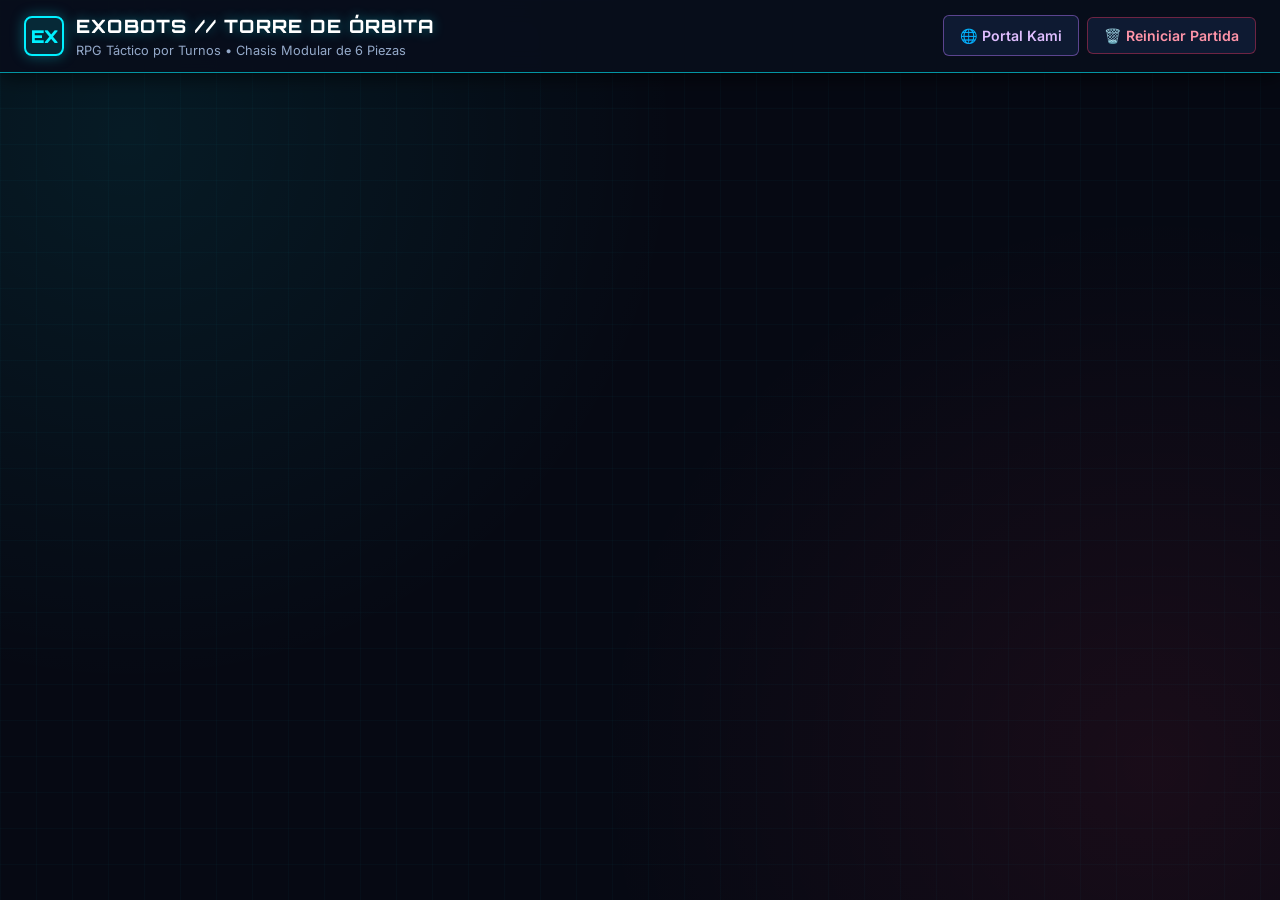
==== commit ba5345a7: "Implement Torso Composite Armor Network (Red de Blindaje Compuesto) with limb defense scaling" ====
--- a/exobots/index.html
+++ b/exobots/index.html
@@ -1384,10 +1384,9 @@
           <!-- DETALLES DE PIEZA (INSPECTOR) -->
           <div class="inspector-box" id="combat-part-inspector">
             <div style="color: var(--text-muted); font-size: 0.88rem; line-height: 1.5;">
-              💡 <strong>Instrucciones de Combate:</strong><br>
-              1. Haz clic en una de tus armas de <strong>Ataque</strong> y luego elige qué pieza enemiga quieres golpear.<br>
-              2. O haz clic en un escudo para activar <strong>Guardia</strong> (bloqueará el próximo impacto).<br>
-              3. Puedes añadir varias acciones si tienes PA suficientes, y luego presiona <strong>ATACAR</strong>.
+              💡 <strong>Estrategia y Dinámica de Combate:</strong><br>
+              🛡️ <strong>Red de Blindaje Compuesto:</strong> El Torso absorbe un +12% de la defensa de cada extremidad intacta. Disparar al Torso cuando las extremidades están sanas es poco efectivo; ¡destruye brazos y piernas para desarmar su blindaje!<br>
+              ⚔️ <strong>Planificador de Turno:</strong> Elige tu arma y la pieza enemiga objetivo. O activa escudos de <strong>Guardia</strong>. Puedes encadenar varias acciones antes de pulsar <strong>ATACAR</strong>.
             </div>
           </div>
 
@@ -1594,6 +1593,32 @@
           unlocked50: part.comfort >= 50,
           unlocked100: part.comfort >= 100
         };
+      }
+
+      static getTorsoCompositePassiveDef(combatant) {
+        if (!combatant || !combatant.parts || !combatant.parts.torso) {
+          return { total: 1, base: 1, limbBonus: 0, contributors: [] };
+        }
+        const buffs = combatant.buffs || { atkMult: 1, defMult: 1, spdBonus: 0 };
+        const torsoEff = PartMechanics.computeEffectiveStats(combatant.parts.torso, buffs);
+        const base = torsoEff.passiveDef;
+
+        const contributors = [];
+        let limbBonus = 0;
+        const outerSlots = ['head', 'leftArm', 'rightArm', 'leftLeg', 'rightLeg'];
+
+        for (const slot of outerSlots) {
+          const part = combatant.parts[slot];
+          if (part && !part.isDestroyed) {
+            const eff = PartMechanics.computeEffectiveStats(part, buffs);
+            const bonus = Math.max(1, Math.round(eff.def * 0.12));
+            limbBonus += bonus;
+            contributors.push({ slot, name: part.name, bonus, def: eff.def });
+          }
+        }
+
+        const total = base + limbBonus;
+        return { total, base, limbBonus, contributors };
       }
 
       static getPassive50Description(part) {
@@ -2280,13 +2305,32 @@
               : 'torso';
             const targetPart = defender.parts[chosenTargetSlot];
             const targetEff = PartMechanics.computeEffectiveStats(targetPart, defender.buffs);
-            const pulseDmg = Math.max(1, Math.round(attackerEff.atk * 0.78) - targetEff.passiveDef);
-
-            this.applyDamageToPart(defender, targetPart, pulseDmg);
+
+            let pulseDef = targetEff.passiveDef;
+            let pulseDefDesc = `Defensa Pasiva ${pulseDef}`;
+            if (chosenTargetSlot === 'torso') {
+              const comp = PartMechanics.getTorsoCompositePassiveDef(defender);
+              pulseDef = comp.total;
+              pulseDefDesc = `Def. Compuesta Torso ${pulseDef} (Base ${comp.base} + ${comp.limbBonus} Red)`;
+            }
+
+            const pulseDmg = Math.max(1, Math.round(attackerEff.atk * 0.78) - pulseDef);
+            const destroyedPulse = this.applyDamageToPart(defender, targetPart, pulseDmg);
 
             this.logEvent('special',
-              `⚡ ${attacker.name} lanza SOBRECARGA con ${part.name} (-${part.apCost} PA): +22% Ataque al chasis y pulso de ${pulseDmg} daño a ${targetPart.name} (${SLOT_META[chosenTargetSlot].short}).${masteryMsg}`
+              `⚡ ${attacker.name} lanza SOBRECARGA con ${part.name} (-${part.apCost} PA): +22% Ataque al chasis y pulso de ${pulseDmg} daño a ${targetPart.name} (${SLOT_META[chosenTargetSlot].short}) [Ataque ${Math.round(attackerEff.atk * 0.78)} - ${pulseDefDesc}].${masteryMsg}`
             );
+
+            if (destroyedPulse && chosenTargetSlot !== 'torso') {
+              const lostLimbDef = Math.max(1, Math.round(targetEff.def * 0.12));
+              const newComp = PartMechanics.getTorsoCompositePassiveDef(defender);
+              this.logEvent('destroy',
+                `💥 ¡Pieza destruida! ${targetPart.name} (${SLOT_META[chosenTargetSlot].short}) de ${defender.name} ha quedado fuera de combate.`
+              );
+              this.logEvent('system',
+                `⚠️ ¡Red de blindaje debilitada! El Torso de ${defender.name} pierde -${lostLimbDef} DEF pasiva (Def. actual restante: ${newComp.total}).`
+              );
+            }
 
             this.emitEvent('ACTION_RESOLVED', {
               actionType: 'SPECIAL_ATTACK',
@@ -2345,8 +2389,13 @@
           }
 
           if (destroyedGuard) {
+            const lostLimbDef = Math.max(1, Math.round(guardEff.def * 0.12));
+            const newComp = PartMechanics.getTorsoCompositePassiveDef(defender);
             this.logEvent('destroy',
               `💥 ¡Pieza destruida! ${guardPart.name} (${SLOT_META[guardPart.slot].short}) de ${defender.name} quedó destruida tras bloquear el golpe.`
+            );
+            this.logEvent('system',
+              `⚠️ ¡Red de blindaje debilitada! El Torso de ${defender.name} pierde -${lostLimbDef} DEF pasiva (Def. actual restante: ${newComp.total}).`
             );
           }
 
@@ -2361,17 +2410,34 @@
             destroyed: destroyedGuard
           });
         } else {
-          const targetEff = PartMechanics.computeEffectiveStats(intendedTarget, defender.buffs);
-          const damage = Math.max(1, effectiveAtk - targetEff.passiveDef);
+          let damage;
+          let defExplanation;
+          if (validTargetSlot === 'torso') {
+            const torsoComp = PartMechanics.getTorsoCompositePassiveDef(defender);
+            damage = Math.max(1, effectiveAtk - torsoComp.total);
+            defExplanation = torsoComp.limbBonus > 0
+              ? `Def. Compuesta Torso ${torsoComp.total} (Base ${torsoComp.base} + ${torsoComp.limbBonus} Red)`
+              : `Def. Torso ${torsoComp.total} (Sin red de blindaje)`;
+          } else {
+            const targetEff = PartMechanics.computeEffectiveStats(intendedTarget, defender.buffs);
+            damage = Math.max(1, effectiveAtk - targetEff.passiveDef);
+            defExplanation = `Defensa Pasiva ${targetEff.passiveDef}`;
+          }
+
           const destroyedTarget = this.applyDamageToPart(defender, intendedTarget, damage);
 
           this.logEvent('attack',
-            `🎯 ¡Impacto directo! ${attacker.name} disparó con ${part.name} contra ${intendedTarget.name} (${SLOT_META[validTargetSlot].short}) infligiendo ${damage} daño [Ataque ${effectiveAtk} - Defensa Pasiva ${targetEff.passiveDef}].${comboTag}${masteryTag}`
+            `🎯 ¡Impacto directo! ${attacker.name} disparó con ${part.name} contra ${intendedTarget.name} (${SLOT_META[validTargetSlot].short}) infligiendo ${damage} daño [Ataque ${effectiveAtk} - ${defExplanation}].${comboTag}${masteryTag}`
           );
 
-          if (destroyedTarget) {
+          if (destroyedTarget && validTargetSlot !== 'torso') {
+            const lostLimbDef = Math.max(1, Math.round(PartMechanics.computeEffectiveStats(intendedTarget, defender.buffs).def * 0.12));
+            const newComp = PartMechanics.getTorsoCompositePassiveDef(defender);
             this.logEvent('destroy',
               `💥 ¡Pieza destruida! ${intendedTarget.name} (${SLOT_META[validTargetSlot].short}) de ${defender.name} ha quedado fuera de combate.`
+            );
+            this.logEvent('system',
+              `⚠️ ¡Red de blindaje debilitada! El Torso de ${defender.name} pierde -${lostLimbDef} DEF pasiva (Def. actual restante: ${newComp.total}).`
             );
           }
 
@@ -2500,15 +2566,45 @@
             .filter(p => p && !p.isDestroyed);
 
           let targetSlot = 'torso';
-          const roll = Math.random();
-          if (roll < 0.48) {
+          const playerTorso = player.parts.torso;
+          const playerTorsoEff = PartMechanics.computeEffectiveStats(playerTorso, player.buffs);
+          const torsoRatio = playerTorso.currentHp / playerTorsoEff.maxHp;
+          const playerTorsoComp = PartMechanics.getTorsoCompositePassiveDef(player);
+
+          // Si el Torso del jugador está crítico o rematable, la IA va directamente a por la victoria
+          if (torsoRatio < 0.28 || playerTorso.currentHp <= Math.round(chosenAttack.atk * 1.05)) {
             targetSlot = 'torso';
-          } else if (roll < 0.82) {
-            const damaged = [...playerAliveParts].sort((a, b) => (a.currentHp / a.maxHp) - (b.currentHp / b.maxHp));
-            targetSlot = damaged[0] ? damaged[0].slot : 'torso';
           } else {
-            const randPart = PartGenerator.randomItem(playerAliveParts);
-            targetSlot = randPart ? randPart.slot : 'torso';
+            const outerAlive = playerAliveParts.filter(p => p.slot !== 'torso');
+
+            if (outerAlive.length > 0 && playerTorsoComp.limbBonus >= 3) {
+              // El Torso está fuertemente protegido por la Red de Blindaje: es prioritario romper extremidades
+              const heavilyDamaged = outerAlive.find(p => (p.currentHp / p.maxHp) <= 0.45);
+              const weaponArms = outerAlive.filter(p => (p.slot === 'leftArm' || p.slot === 'rightArm') && p.actionType === 'ATTACK');
+              const legs = outerAlive.filter(p => p.slot === 'leftLeg' || p.slot === 'rightLeg');
+
+              const roll = Math.random();
+              if (heavilyDamaged && roll < 0.50) {
+                targetSlot = heavilyDamaged.slot;
+              } else if (weaponArms.length > 0 && roll < 0.75) {
+                targetSlot = PartGenerator.randomItem(weaponArms).slot;
+              } else if (legs.length > 0 && roll < 0.88) {
+                targetSlot = PartGenerator.randomItem(legs).slot;
+              } else if (roll < 0.95) {
+                targetSlot = PartGenerator.randomItem(outerAlive).slot;
+              } else {
+                targetSlot = 'torso';
+              }
+            } else {
+              // La red de blindaje ya está diezmada o rota: el Torso vuelve a ser vulnerable
+              const roll = Math.random();
+              if (roll < 0.65) {
+                targetSlot = 'torso';
+              } else {
+                const randPart = PartGenerator.randomItem(playerAliveParts);
+                targetSlot = randPart ? randPart.slot : 'torso';
+              }
+            }
           }
 
           return {
@@ -2938,9 +3034,15 @@
             </g>
           `;
 
+          let passiveStr = `Pasiva: ${eff.passiveDef}`;
+          if (slot === 'torso') {
+            const comp = PartMechanics.getTorsoCompositePassiveDef({ parts });
+            passiveStr = `Pasiva Compuesta: ${comp.total} (Base ${comp.base} + ${comp.limbBonus} Red)`;
+          }
+
           return `
             <g class="${classes}" data-slot="${slot}" data-actor="${actor}" ${clickAttr}>
-              <title>${SLOT_META[slot].label}: ${part.name} | Vida: ${part.currentHp}/${eff.maxHp} | Ataque: ${eff.atk} | Defensa: ${eff.def} (Pasiva: ${eff.passiveDef}) | Velocidad: ${eff.spd} | Coste: ${part.apCost} PA | Confort: ${part.comfort}%</title>
+              <title>${SLOT_META[slot].label}: ${part.name} | Vida: ${part.currentHp}/${eff.maxHp} | Ataque: ${eff.atk} | Defensa: ${eff.def} (${passiveStr}) | Velocidad: ${eff.spd} | Coste: ${part.apCost} PA | Confort: ${part.comfort}%</title>
               ${geometrySVG}
               ${destroyedOverlay}
               ${miniHudSVG}
@@ -3253,11 +3355,12 @@
           totalSpd += eff.spd;
         }
 
+        const playerTorsoComp = PartMechanics.getTorsoCompositePassiveDef({ parts: data.equipped });
         document.getElementById('lobby-player-stats-box').innerHTML = `
           <div>Chasis: <strong style="color:#ffffff">${data.chassisName}</strong></div>
           <div>💠 Vida Torso: <strong style="color:var(--cyan)">${PartMechanics.computeEffectiveStats(data.equipped.torso).maxHp} HP</strong></div>
-          <div>❤️ Vida Total: <strong>${totalHp} HP</strong> • ⚔️ Ataque: <strong>${totalAtk}</strong></div>
-          <div>🛡️ Defensa: <strong>${totalDef}</strong> • ⚡ Velocidad: <strong style="color:var(--amber)">${totalSpd} SPD</strong></div>
+          <div>🛡️ Blindaje Torso: <strong style="color:var(--cyan)">${playerTorsoComp.total} DEF</strong> <small style="color:var(--text-muted);">(Base ${playerTorsoComp.base} + ${playerTorsoComp.limbBonus} Red)</small></div>
+          <div>❤️ Vida Total: <strong>${totalHp} HP</strong> • ⚔️ Ataque: <strong>${totalAtk}</strong> • ⚡ Vel: <strong style="color:var(--amber)">${totalSpd} SPD</strong></div>
         `;
 
         // 2. Centro: Datos del Enfrentamiento
@@ -3284,11 +3387,12 @@
           enemySpd += eff.spd;
         }
 
+        const enemyTorsoComp = PartMechanics.getTorsoCompositePassiveDef({ parts: enemy.parts });
         document.getElementById('lobby-enemy-stats-box').innerHTML = `
           <div style="font-weight:700; color:${isBoss ? 'var(--red)' : '#ffffff'};">${enemy.name}</div>
           <div>💠 Torso Enemigo: <strong style="color:var(--red)">${PartMechanics.computeEffectiveStats(enemy.parts.torso).maxHp} HP</strong></div>
-          <div>❤️ Vida Estimada: <strong>${enemyHp} HP</strong> • ⚔️ Ataque: <strong>${enemyAtk}</strong></div>
-          <div>⚡ Velocidad: <strong style="color:var(--amber)">${enemySpd} SPD</strong> • Nivel: <strong>Tier ${enemy.floor}</strong></div>
+          <div>🛡️ Blindaje Torso: <strong style="color:var(--red)">${enemyTorsoComp.total} DEF</strong> <small style="color:var(--text-muted);">(Base ${enemyTorsoComp.base} + ${enemyTorsoComp.limbBonus} Red)</small></div>
+          <div>❤️ Vida Estimada: <strong>${enemyHp} HP</strong> • ⚔️ Ataque: <strong>${enemyAtk}</strong> • ⚡ Vel: <strong style="color:var(--amber)">${enemySpd} SPD</strong></div>
         `;
       }
 
@@ -3452,7 +3556,8 @@
         const torsoEff = PartMechanics.computeEffectiveStats(torso, combatant.buffs);
         const torsoPct = Math.max(0, Math.min(100, Math.round((torso.currentHp / torsoEff.maxHp) * 100)));
 
-        document.getElementById(`${prefix}-torso-hp-text`).textContent = `${torso.currentHp} / ${torsoEff.maxHp} HP (${torsoPct}%)`;
+        const comp = PartMechanics.getTorsoCompositePassiveDef(combatant);
+        document.getElementById(`${prefix}-torso-hp-text`).textContent = `${torso.currentHp} / ${torsoEff.maxHp} HP (${torsoPct}%) • Blindaje: ${comp.total} DEF`;
         const torsoBar = document.getElementById(`${prefix}-torso-hp-bar`);
         torsoBar.style.width = `${torsoPct}%`;
         torsoBar.classList.toggle('low', torsoPct <= 35);
@@ -3502,12 +3607,32 @@
             ? `<span style="background:#00f0ff; color:#061220; font-size:0.75rem; font-weight:800; padding:2px 6px; border-radius:4px;">🛡️ Guardia x${part.guardCharges}</span>`
             : '';
 
+          const networkBadge = (slot === 'torso' && !isDestroyed)
+            ? `<span style="background:rgba(0, 240, 255, 0.15); border:1px solid var(--cyan); color:var(--cyan); font-size:0.7rem; font-weight:700; padding:1px 5px; border-radius:3px;">🛡️ Red Activa</span>`
+            : '';
+
+          let passiveDefRow;
+          if (slot === 'torso') {
+            const comp = PartMechanics.getTorsoCompositePassiveDef(combatant);
+            passiveDefRow = `
+              <span>Def. Compuesta: <strong style="color:var(--cyan);">${comp.total}</strong> <small style="color:var(--text-muted);">(+${comp.limbBonus} red)</small></span>
+              <span style="color:var(--green)">Confort: ${part.comfort}%</span>
+            `;
+          } else {
+            const armorContrib = Math.max(1, Math.round(eff.def * 0.12));
+            passiveDefRow = `
+              <span>Def. Pasiva: ${eff.passiveDef} <small style="color:var(--cyan);" title="Aporte a la red del torso">(+${armorContrib} red)</small></span>
+              <span style="color:var(--green)">Confort: ${part.comfort}%</span>
+            `;
+          }
+
           card.innerHTML = `
             <div class="part-card-top">
               <div style="display:flex; align-items:center; gap:5px;">
                 <span class="slot-tag">${SLOT_META[slot].icon} ${SLOT_META[slot].short}</span>
                 <span class="badge-action ${part.actionType}">${part.actionType === 'ATTACK' ? 'Ataque' : (part.actionType === 'GUARD' ? 'Guardia' : 'Especial')}</span>
                 ${guardBadge}
+                ${networkBadge}
               </div>
               <span class="ap-badge">${part.apCost} PA</span>
             </div>
@@ -3520,8 +3645,7 @@
               <div class="mini-hp-fill" style="width:${hpPct}%; background:${hpPct > 50 ? 'var(--green)' : (hpPct > 25 ? 'var(--amber)' : 'var(--red)')};"></div>
             </div>
             <div style="display:flex; justify-content:space-between; font-size:0.75rem; color:var(--text-muted);">
-              <span>Def. Pasiva: ${eff.passiveDef}</span>
-              <span style="color:var(--green)">Confort: ${part.comfort}%</span>
+              ${passiveDefRow}
             </div>
           `;
           container.appendChild(card);
@@ -3764,6 +3888,29 @@
         const comfortBonusPct = ((eff.comfortMultiplier - 1) * 100).toFixed(1);
         const box = document.getElementById('combat-part-inspector');
 
+        let defPasivaHtml = `<div>Defensa Pasiva: <strong>${eff.passiveDef}</strong></div>`;
+        let compositeNetworkHtml = '';
+        if (slot === 'torso') {
+          const comp = PartMechanics.getTorsoCompositePassiveDef(combatant);
+          defPasivaHtml = `<div>Defensa Compuesta: <strong style="color:var(--cyan);">${comp.total}</strong> <small style="color:var(--text-muted);">(Base ${comp.base} + ${comp.limbBonus} Red)</small></div>`;
+          const activeContributors = comp.contributors.length > 0
+            ? comp.contributors.map(c => `${SLOT_META[c.slot].icon} ${c.name} (+${c.bonus})`).join(', ')
+            : 'Ninguna (extremidades caídas)';
+          compositeNetworkHtml = `
+            <div style="margin-top:8px; padding:7px 10px; background:rgba(0,240,255,0.08); border-left:3px solid var(--cyan); border-radius:4px; font-size:0.78rem;">
+              <strong style="color:var(--cyan);">🛡️ Red de Blindaje Compuesto:</strong> El Torso absorbe el +12% de la defensa de cada extremidad activa mientras no sea destruida (+${comp.limbBonus} DEF activa).
+              <div style="color:var(--text-muted); margin-top:3px;">Aportes activos a la red: ${activeContributors}</div>
+            </div>
+          `;
+        } else {
+          const contrib = Math.max(1, Math.round(eff.def * 0.12));
+          compositeNetworkHtml = `
+            <div style="margin-top:6px; padding:5px 8px; background:rgba(0,240,255,0.05); border-radius:4px; font-size:0.75rem; color:var(--text-muted);">
+              🛡️ Mientras esté intacta, esta pieza aporta <strong style="color:var(--cyan);">+${contrib} DEF</strong> a la Red de Blindaje Compuesto del Torso.
+            </div>
+          `;
+        }
+
         box.innerHTML = `
           <div style="display:flex; justify-content:space-between; align-items:center; margin-bottom:6px;">
             <strong style="color:${actorKey === 'player' ? 'var(--cyan)' : 'var(--red)'}; font-size:0.95rem;">
@@ -3776,7 +3923,7 @@
             <div>Ataque: <strong style="color:var(--red)">${eff.atk}</strong></div>
             <div>Velocidad: <strong style="color:var(--amber)">+${eff.spd} SPD</strong></div>
             <div>Defensa Guardia: <strong style="color:var(--cyan)">${eff.def}</strong></div>
-            <div>Defensa Pasiva: <strong>${eff.passiveDef}</strong></div>
+            ${defPasivaHtml}
             <div>Coste: <strong style="color:var(--amber)">${part.apCost} PA</strong></div>
           </div>
           <div style="font-size:0.82rem; line-height:1.45;">
@@ -3787,6 +3934,7 @@
             <div style="color:${eff.unlocked100 ? 'var(--purple)' : 'var(--text-muted)'}; margin-top:2px;">
               ${eff.unlocked100 ? '★ [Activo]' : '🔒 [Desbloquea al 100%]'} ${PartMechanics.getMastery100Description(part)}
             </div>
+            ${compositeNetworkHtml}
           </div>
         `;
       }
@@ -3939,17 +4087,18 @@
         }
 
         const torsoEff = PartMechanics.computeEffectiveStats(data.equipped.torso);
+        const torsoComp = PartMechanics.getTorsoCompositePassiveDef({ parts: data.equipped });
         document.getElementById('garage-total-stats').innerHTML = `
           <div style="background:rgba(0,0,0,0.35); padding:12px; border-radius:8px; border:1px solid var(--border-dim); display:grid; grid-template-columns:1fr 1fr; gap:8px; font-size:0.86rem;">
             <div>💠 Vida Torso (Vital): <strong style="color:var(--cyan)">${torsoEff.maxHp} HP</strong></div>
+            <div>🛡️ Blindaje Torso: <strong style="color:var(--cyan)">${torsoComp.total} DEF</strong> <small style="color:var(--text-muted);">(Base ${torsoComp.base} + ${torsoComp.limbBonus} Red)</small></div>
             <div>❤️ Vida Total (6 piezas): <strong style="color:var(--green)">${totalHp} HP</strong></div>
             <div>⚔️ Ataque Total: <strong style="color:var(--red)">${totalAtk} ATK</strong></div>
-            <div>🛡️ Defensa de Guardia: <strong style="color:var(--cyan)">${totalDef} DEF</strong></div>
             <div>⚡ Velocidad Total: <strong style="color:var(--amber)">${totalSpd} SPD</strong></div>
             <div>🔗 Confort Promedio: <strong style="color:var(--green)">${Math.round(totalComfort / 6)}%</strong></div>
           </div>
           <div style="font-size:0.84rem; color:var(--text-muted); line-height:1.5;">
-            💡 <strong>Consejo:</strong> En el selector superior puedes bajar de piso para entrenar piezas nuevas con Confort al 0% sin riesgo, o volver al piso más alto para progresar en la Torre.
+            💡 <strong>Estrategia de Blindaje:</strong> El Torso absorbe el +12% de la defensa de tus 5 extremidades intactas (+${torsoComp.limbBonus} DEF activa). Mantener tus brazos y piernas funcionales protege tu núcleo vital.
           </div>
         `;
 
@@ -3960,6 +4109,14 @@
           const p = data.equipped[slot];
           const eff = PartMechanics.computeEffectiveStats(p);
           const bonusPct = ((eff.comfortMultiplier - 1) * 100).toFixed(1);
+
+          let defSpan = `<span>Defensa: <strong style="color:var(--cyan)">${eff.def}</strong> <small>(Pasiva: ${eff.passiveDef})</small></span>`;
+          if (slot === 'torso') {
+            defSpan = `<span>Defensa: <strong style="color:var(--cyan)">${eff.def}</strong> <small title="Base ${torsoComp.base} + ${torsoComp.limbBonus} Red">(Pasiva Red: ${torsoComp.total})</small></span>`;
+          } else {
+            const contrib = Math.max(1, Math.round(eff.def * 0.12));
+            defSpan = `<span>Defensa: <strong style="color:var(--cyan)">${eff.def}</strong> <small title="Aporte a la red del torso">(Pasiva: ${eff.passiveDef} | +${contrib} Red)</small></span>`;
+          }
 
           const card = document.createElement('div');
           card.className = `equipped-slot-card ${this.garageSlotFilter === slot ? 'active-filter' : ''}`;
@@ -3982,7 +4139,7 @@
             <div style="display:flex; justify-content:space-between; font-size:0.82rem; color:var(--text-muted);">
               <span>Vida: <strong style="color:#ffffff">${eff.maxHp}</strong> <small>(${p.maxHp})</small></span>
               <span>Ataque: <strong style="color:var(--red)">${eff.atk}</strong></span>
-              <span>Defensa: <strong style="color:var(--cyan)">${eff.def}</strong> <small>(Pasiva: ${eff.passiveDef})</small></span>
+              ${defSpan}
               <span>Velocidad: <strong style="color:var(--amber)">+${eff.spd}</strong></span>
             </div>
             <div class="comfort-bar-wrap">
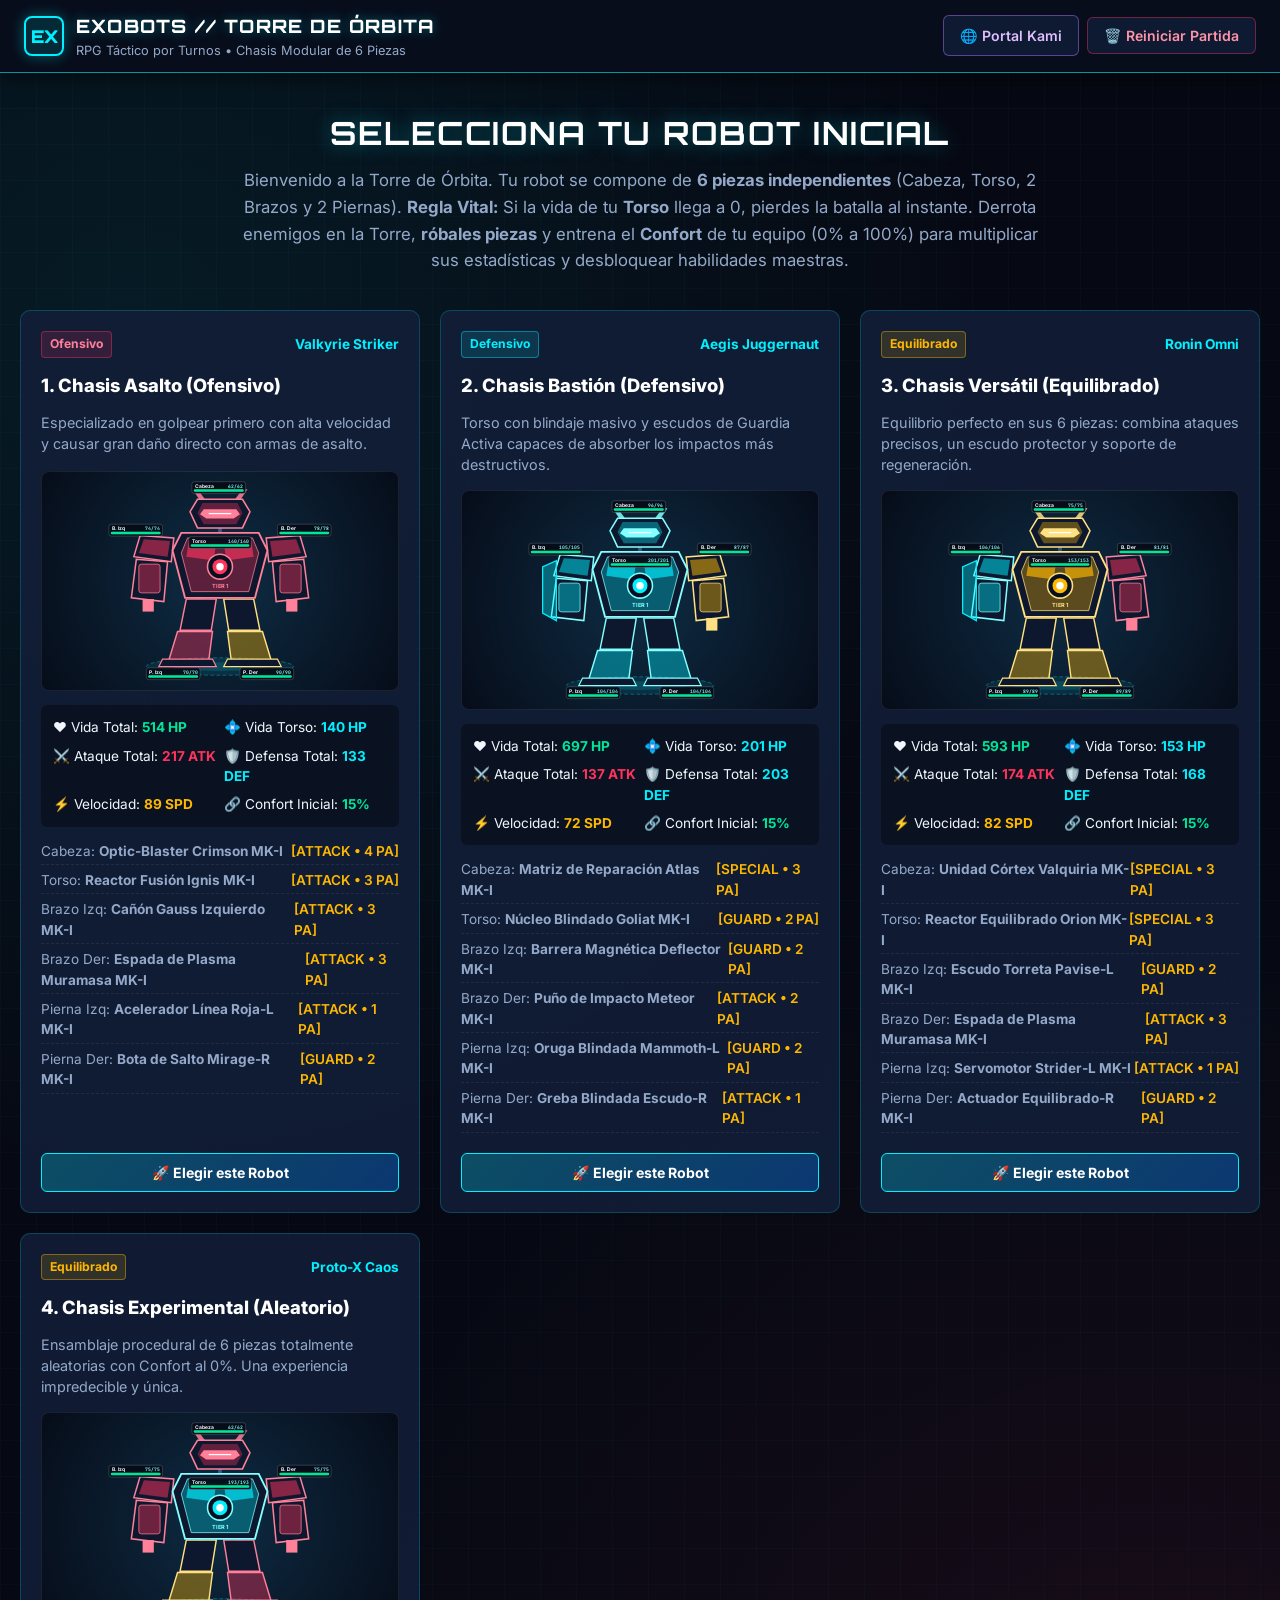
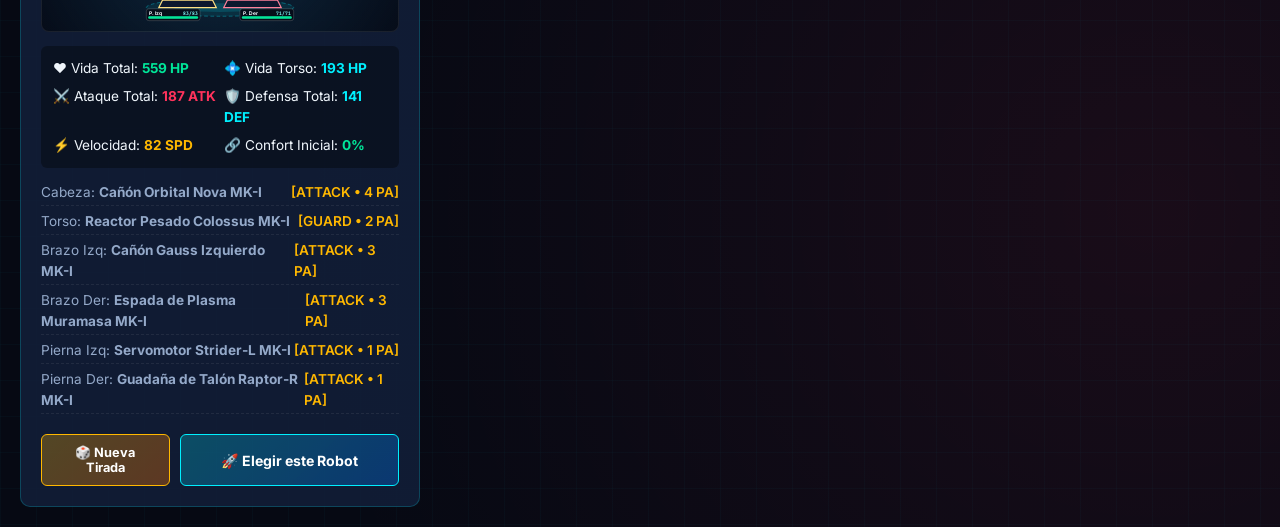
==== commit 004e41ef: "Fix ReferenceError in MechaSVGRenderer (partsMap variable scope)" ====
--- a/exobots/index.html
+++ b/exobots/index.html
@@ -1596,11 +1596,15 @@
       }
 
       static getTorsoCompositePassiveDef(combatant) {
-        if (!combatant || !combatant.parts || !combatant.parts.torso) {
+        if (!combatant) {
           return { total: 1, base: 1, limbBonus: 0, contributors: [] };
         }
+        const parts = combatant.parts || combatant;
+        if (!parts || !parts.torso) {
+          return { total: 1, base: 1, limbBonus: 0, contributors: [] };
+        }
         const buffs = combatant.buffs || { atkMult: 1, defMult: 1, spdBonus: 0 };
-        const torsoEff = PartMechanics.computeEffectiveStats(combatant.parts.torso, buffs);
+        const torsoEff = PartMechanics.computeEffectiveStats(parts.torso, buffs);
         const base = torsoEff.passiveDef;
 
         const contributors = [];
@@ -1608,7 +1612,7 @@
         const outerSlots = ['head', 'leftArm', 'rightArm', 'leftLeg', 'rightLeg'];
 
         for (const slot of outerSlots) {
-          const part = combatant.parts[slot];
+          const part = parts[slot];
           if (part && !part.isDestroyed) {
             const eff = PartMechanics.computeEffectiveStats(part, buffs);
             const bonus = Math.max(1, Math.round(eff.def * 0.12));
@@ -3036,7 +3040,7 @@
 
           let passiveStr = `Pasiva: ${eff.passiveDef}`;
           if (slot === 'torso') {
-            const comp = PartMechanics.getTorsoCompositePassiveDef({ parts });
+            const comp = PartMechanics.getTorsoCompositePassiveDef(partsMap);
             passiveStr = `Pasiva Compuesta: ${comp.total} (Base ${comp.base} + ${comp.limbBonus} Red)`;
           }
 
